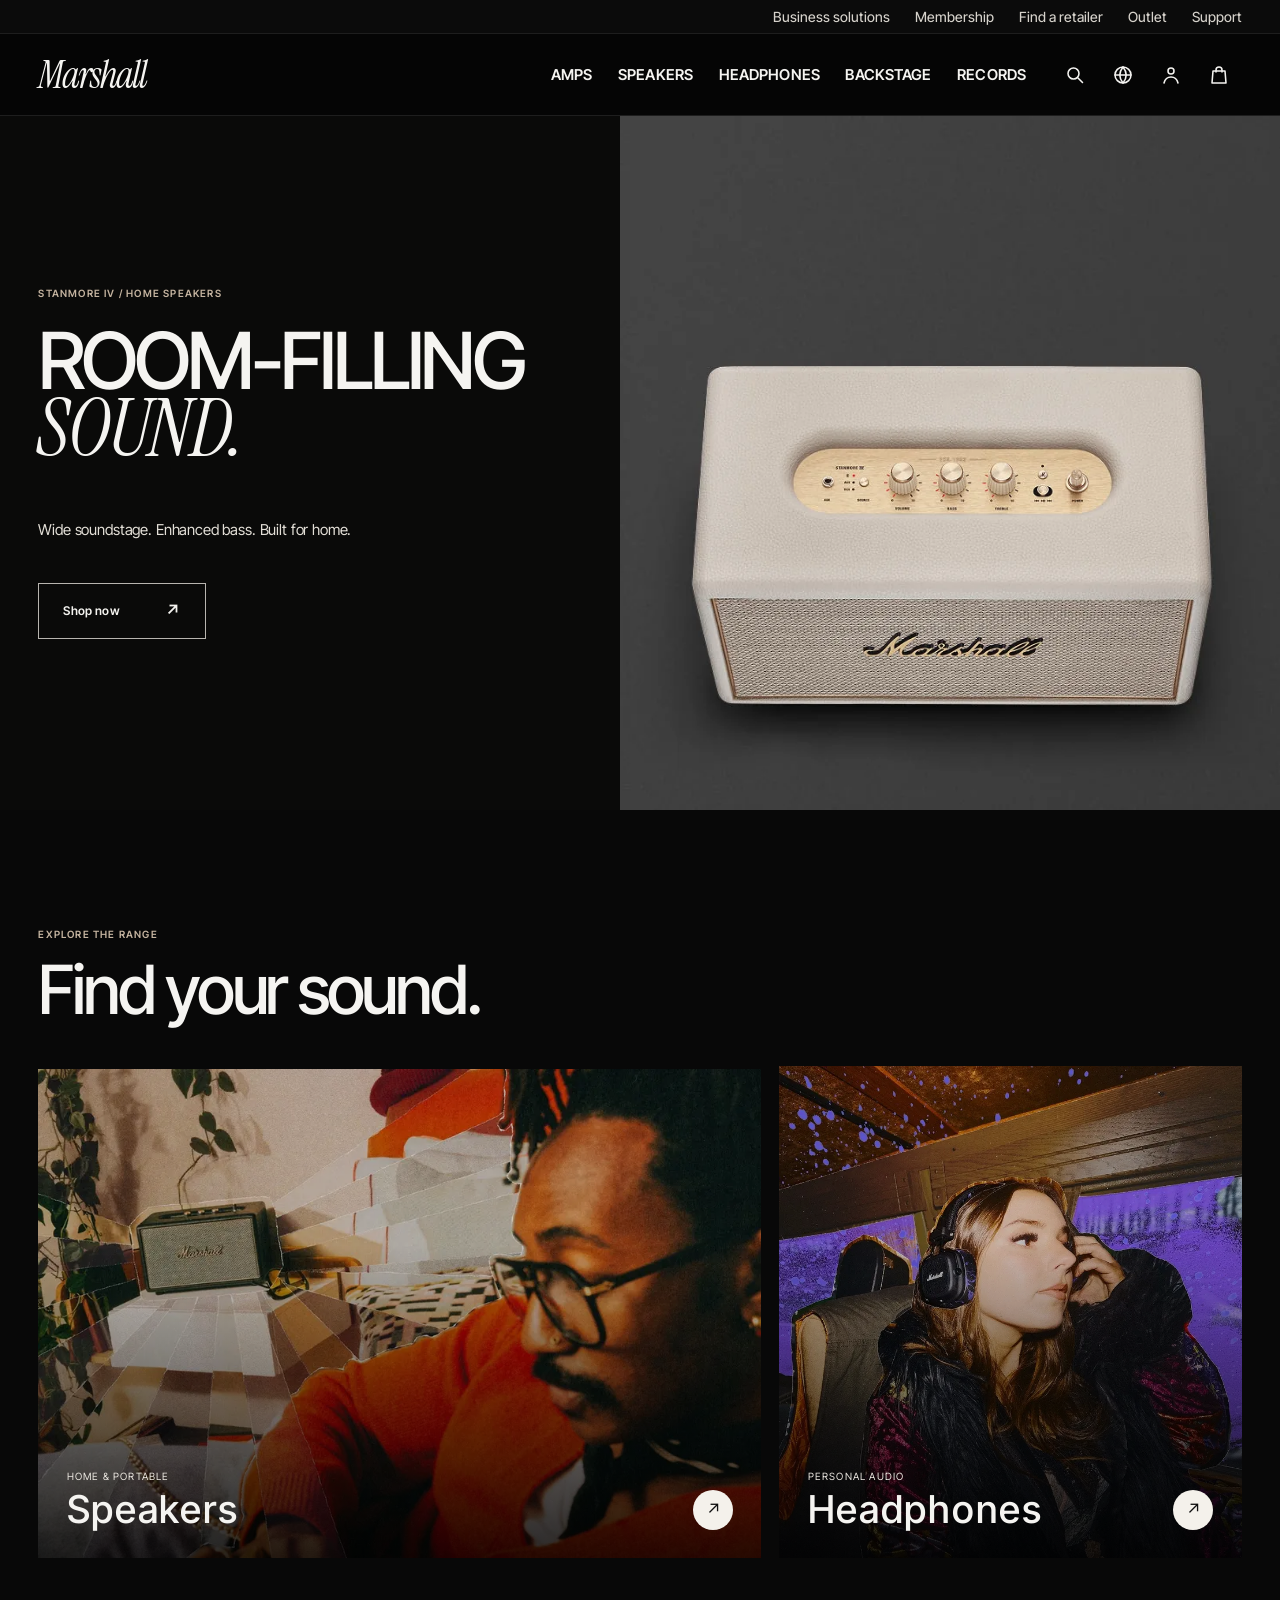
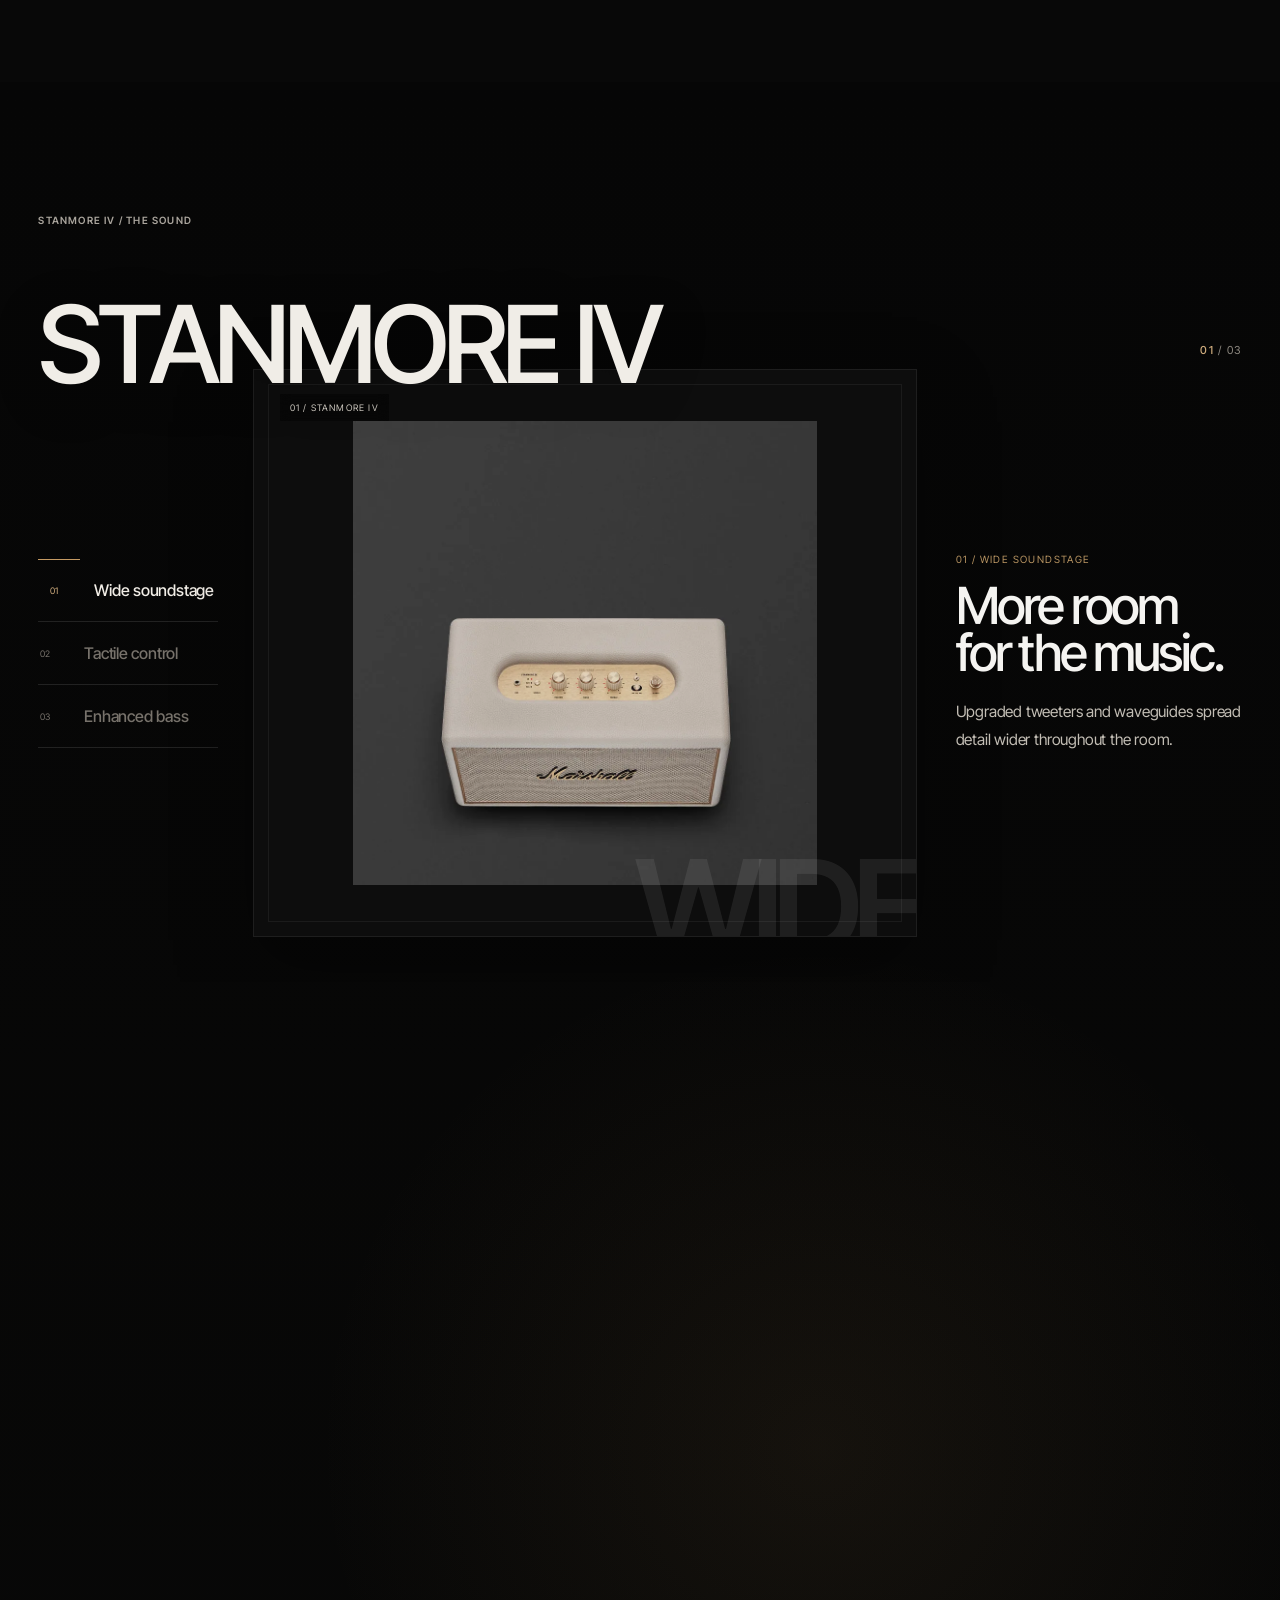
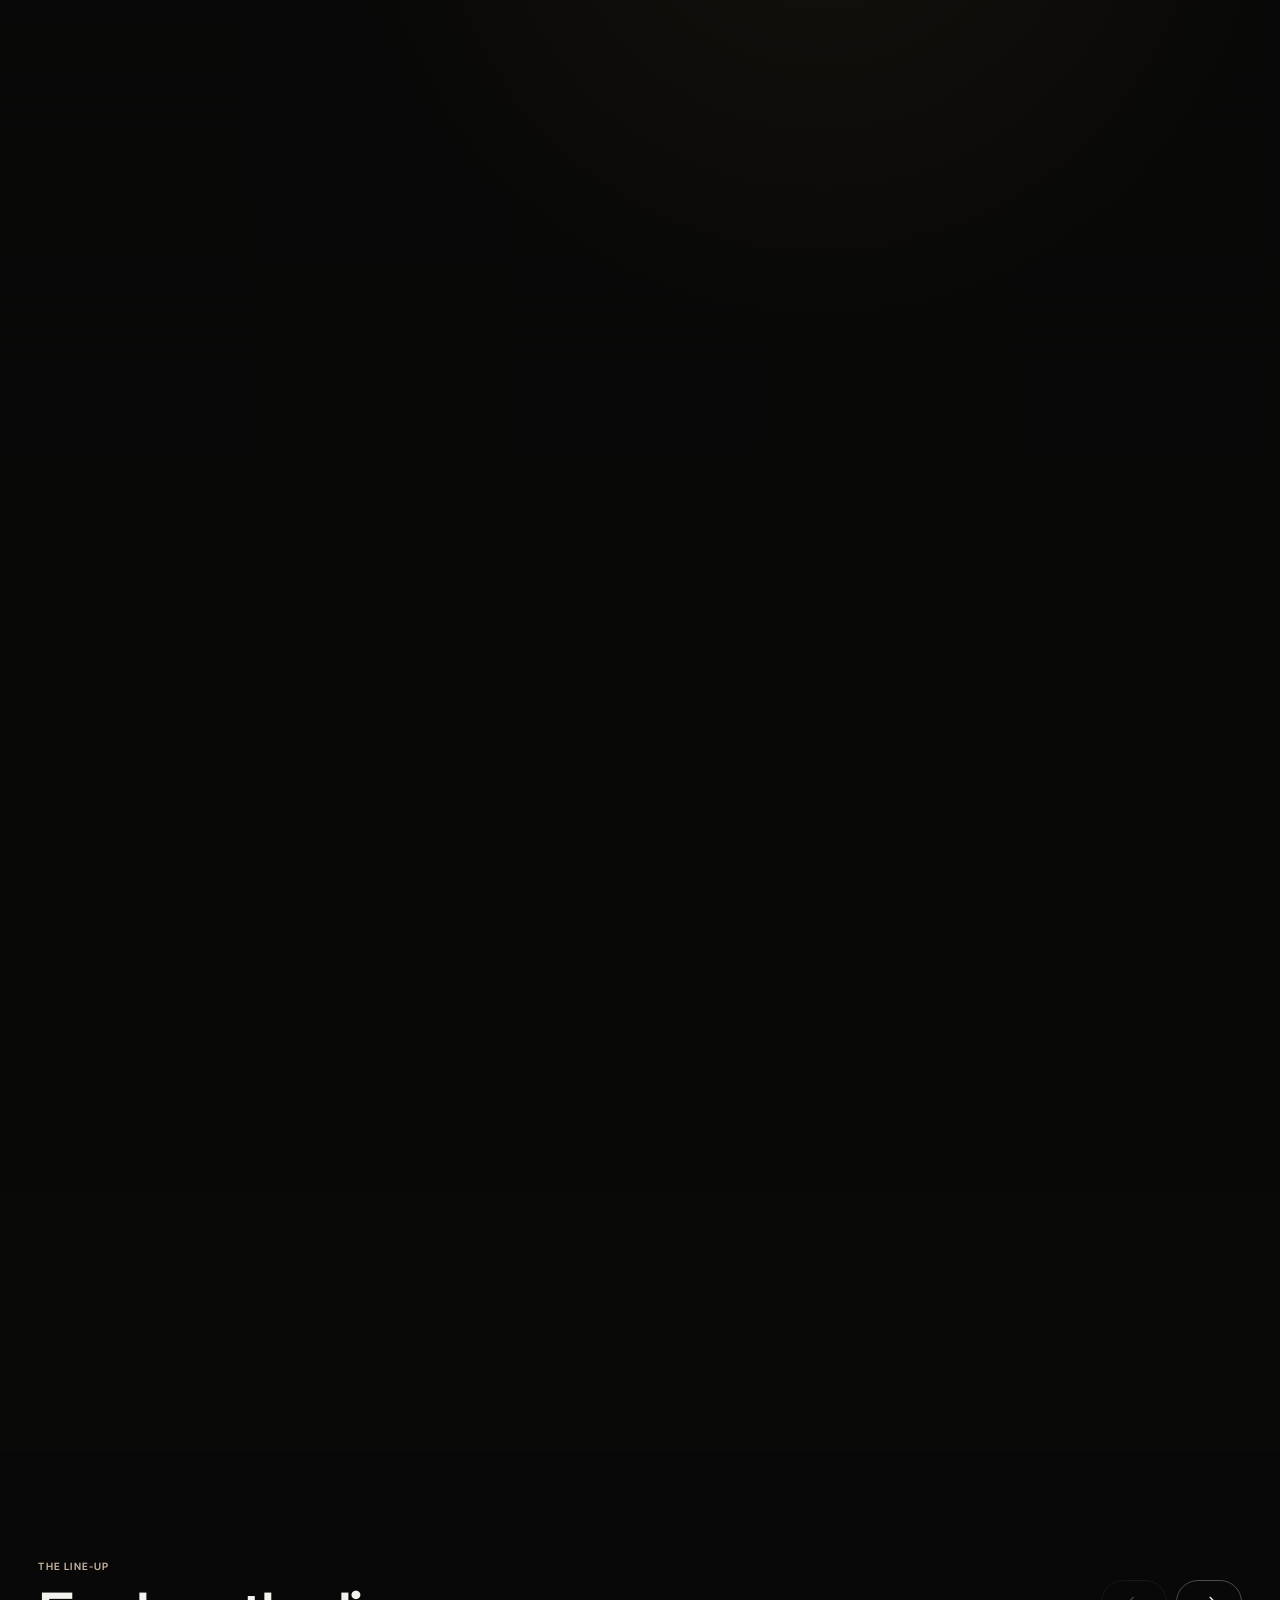
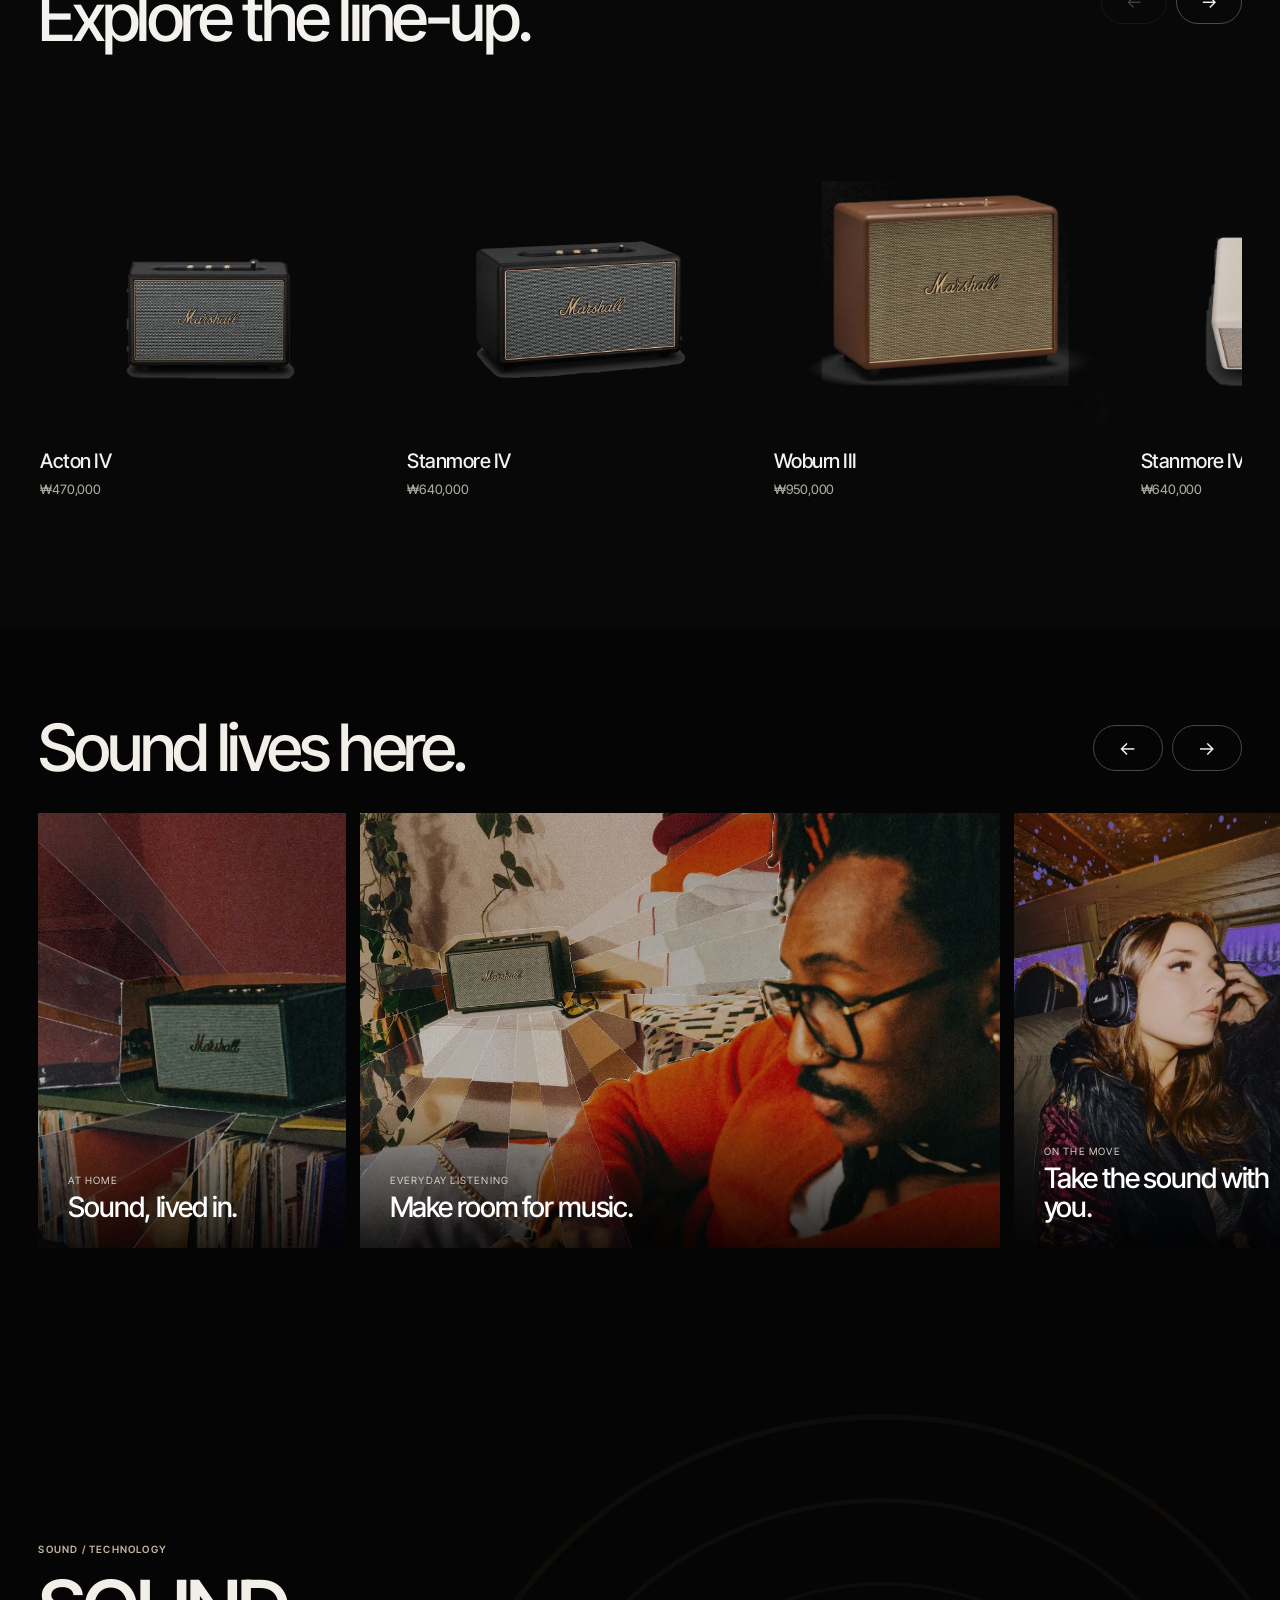
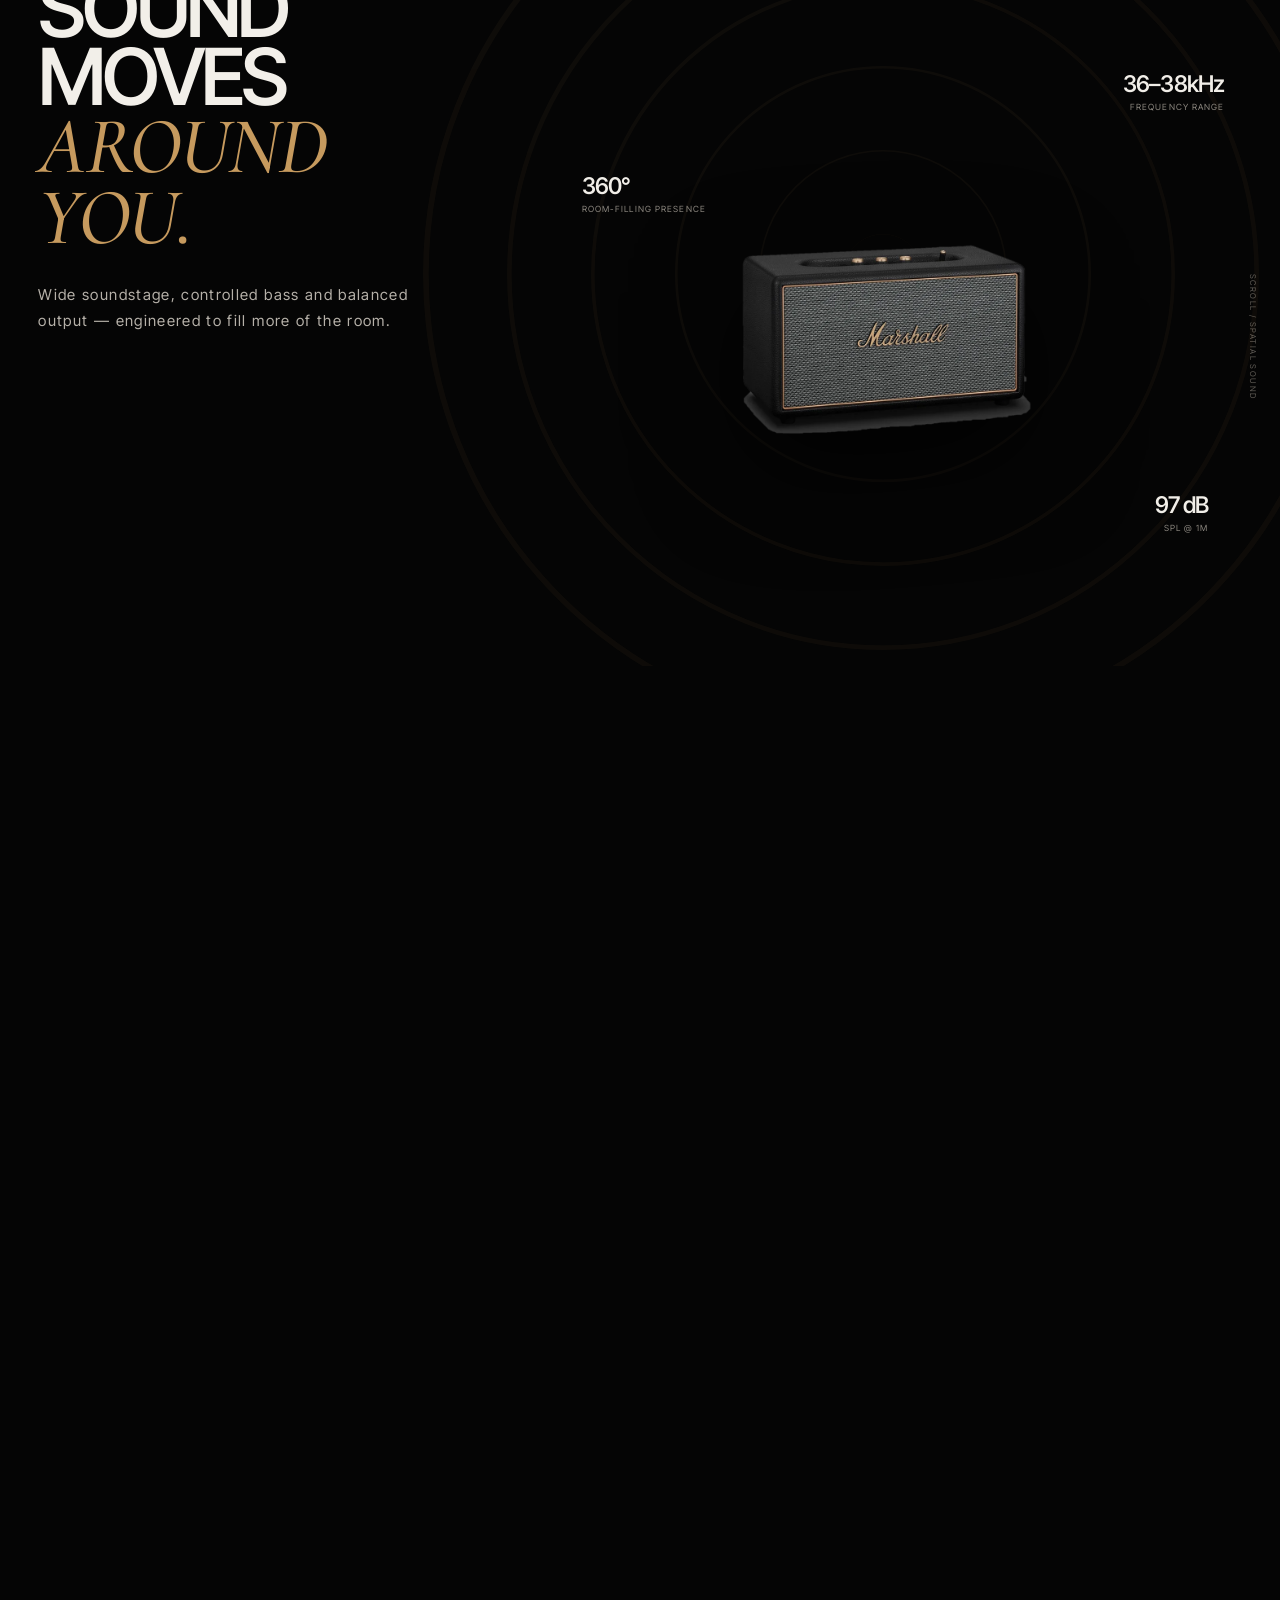
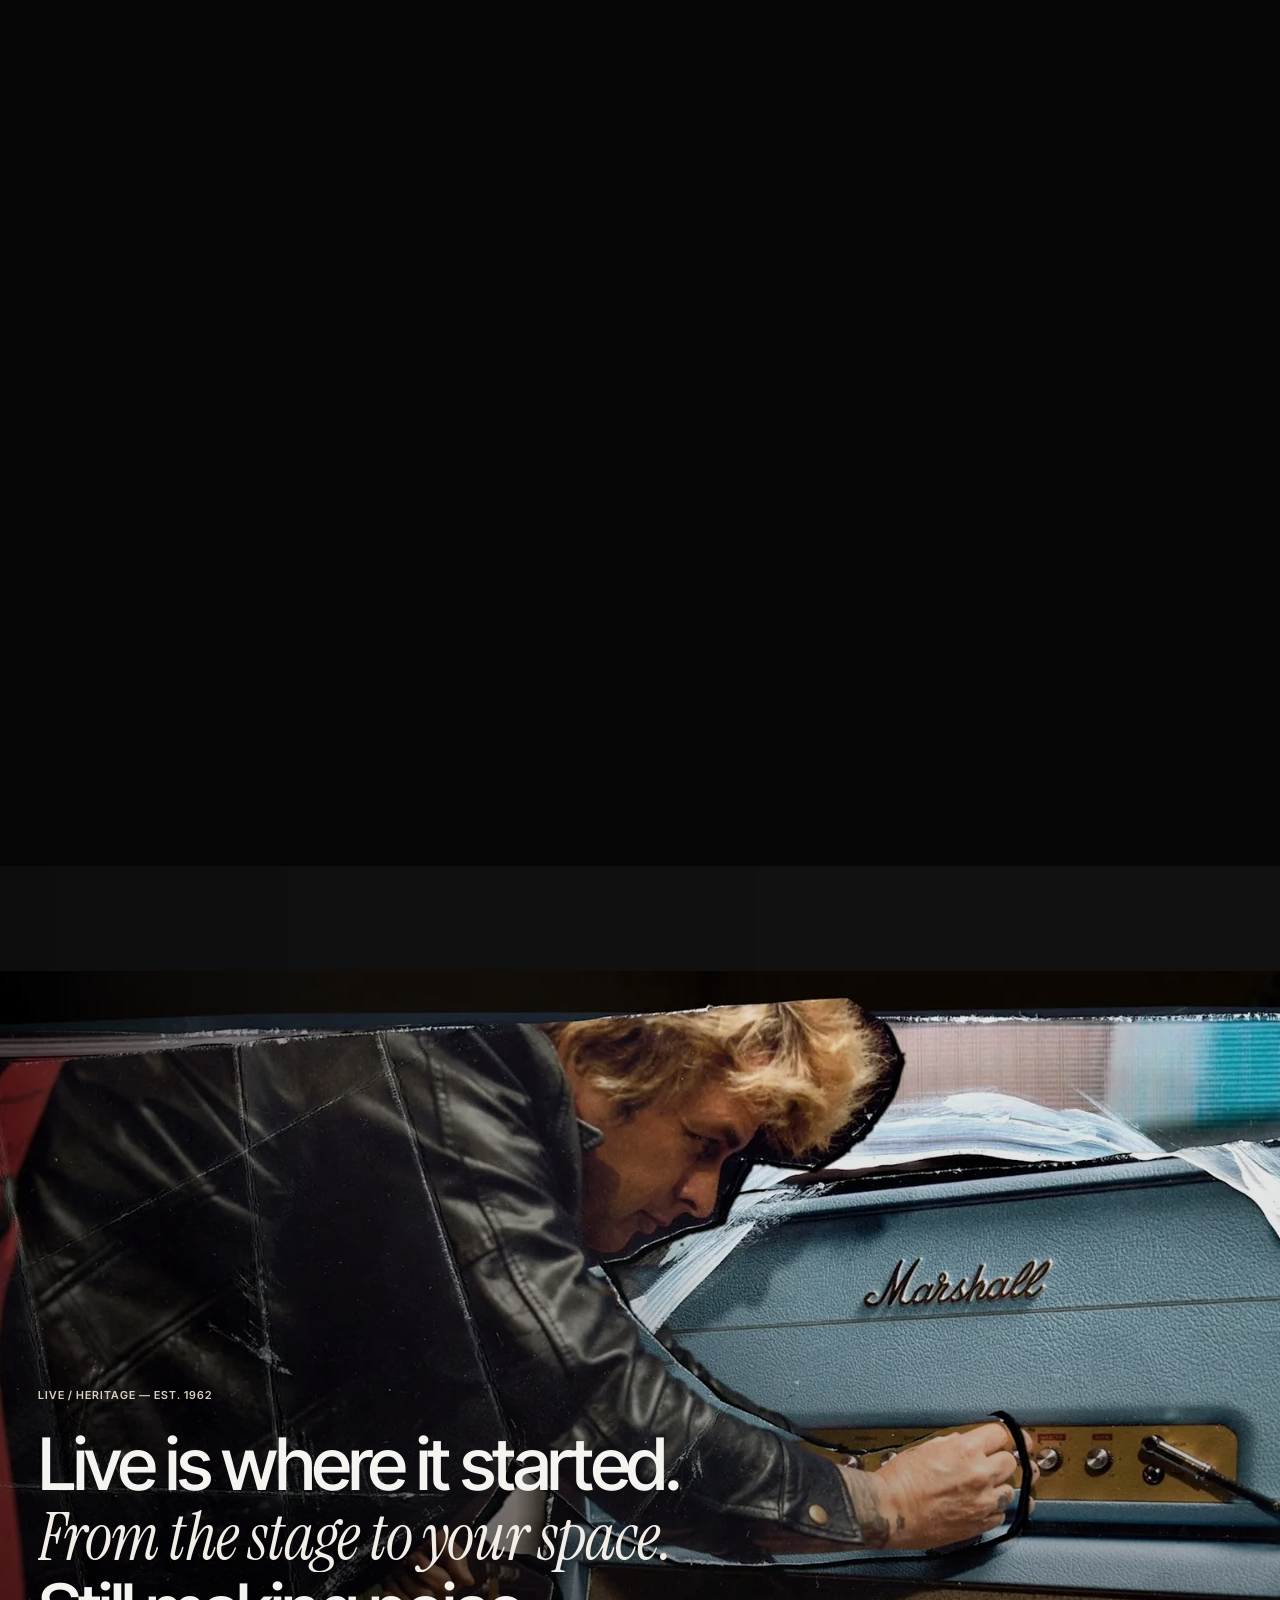
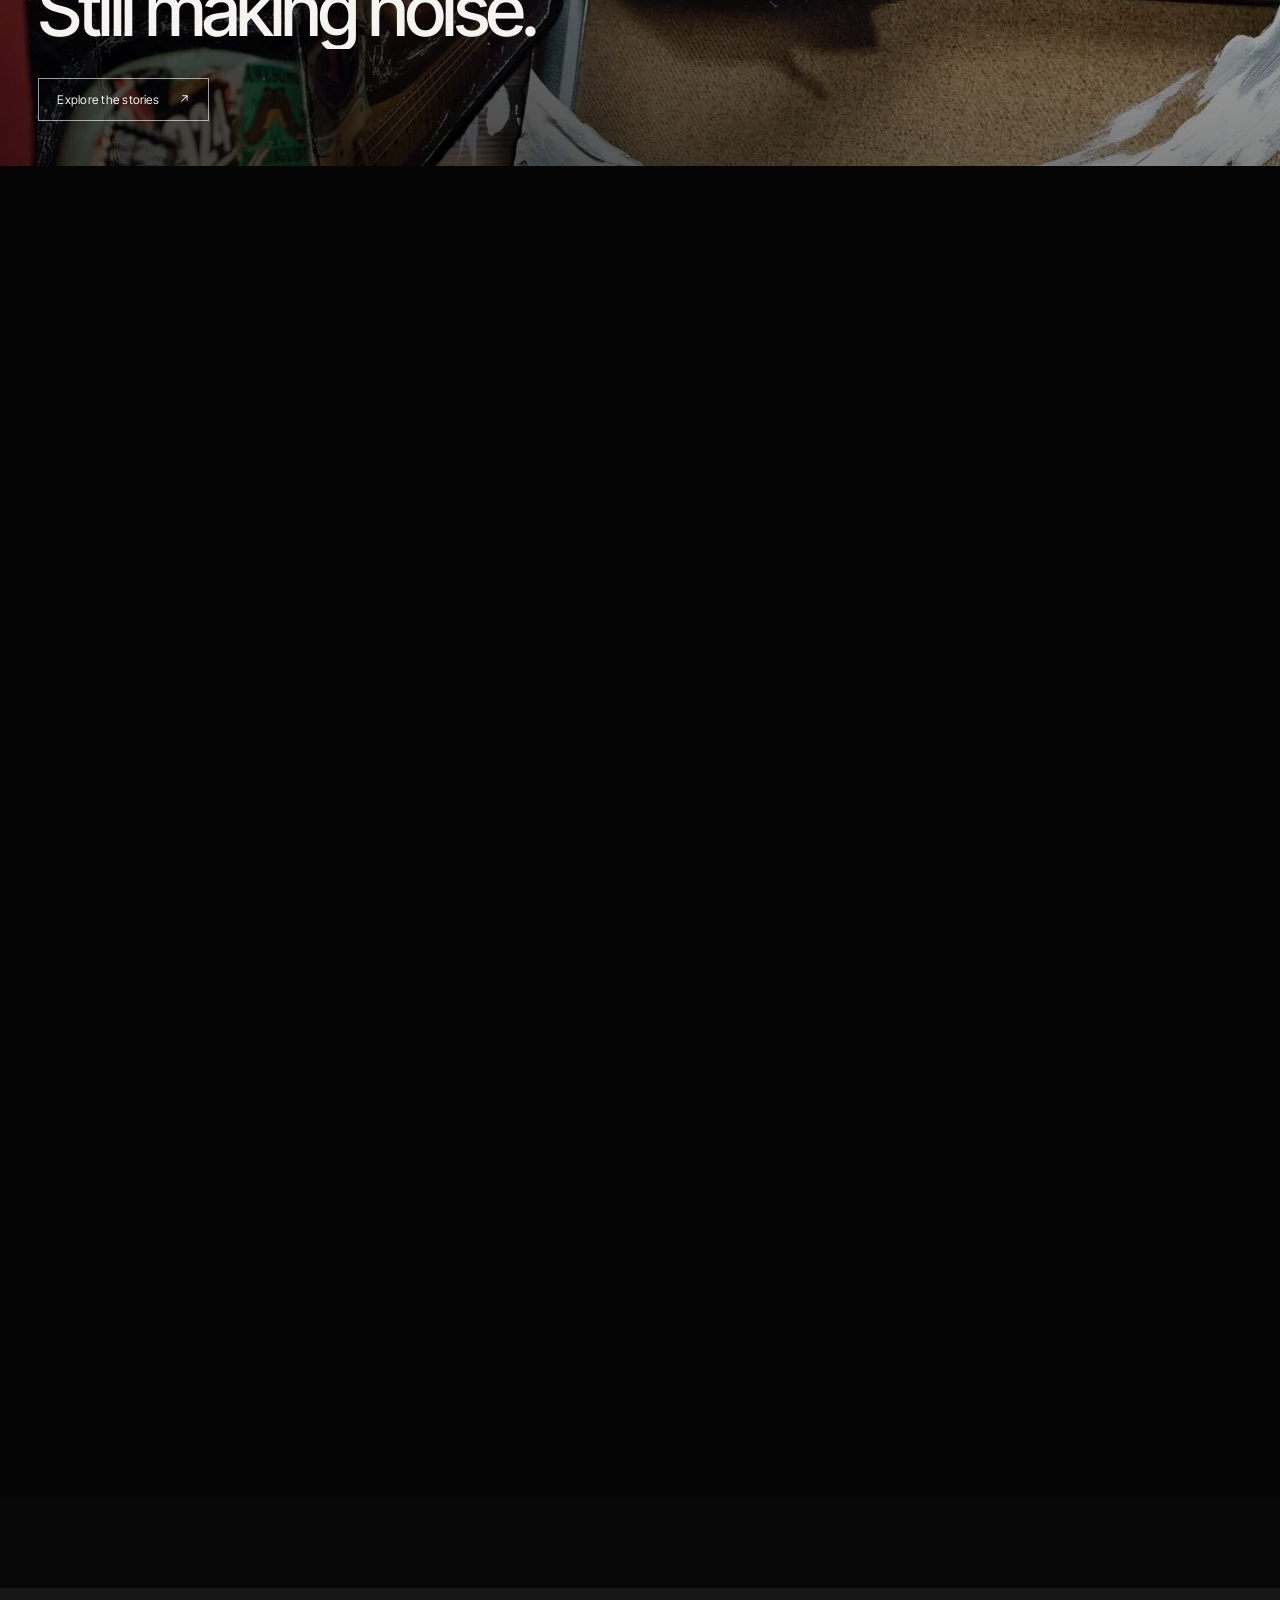
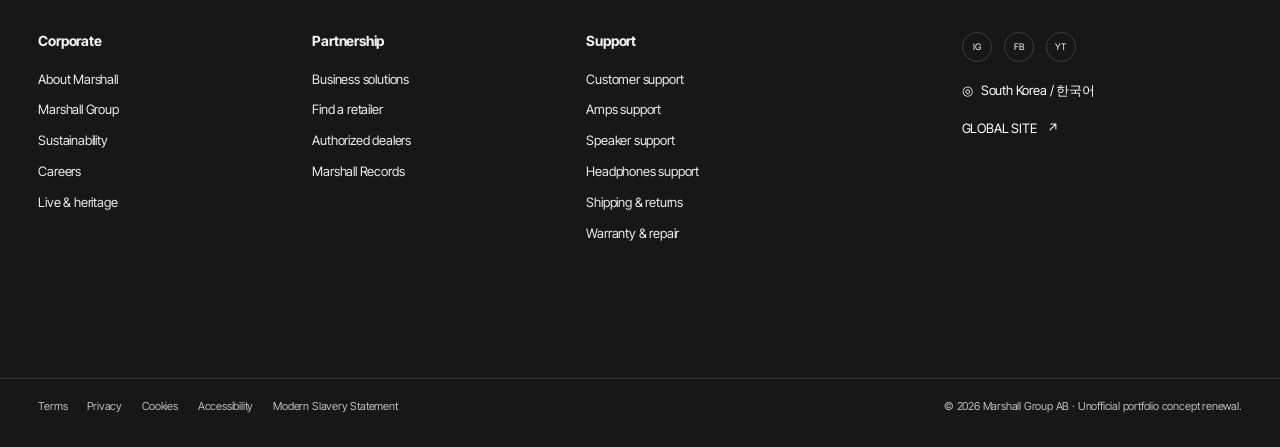
==== index.html @ 365db363 "Refactor site into structured assets" ====
<!doctype html>
<html lang="en">
  <head>
    <meta charset="utf-8" />
    <meta content="width=device-width,initial-scale=1" name="viewport" />
    <meta content="#090909" name="theme-color" />
    <title>Marshall — Home Concept / Final Checked V05</title>
    <link href="https://fonts.googleapis.com" rel="preconnect" />
    <link crossorigin="" href="https://fonts.gstatic.com" rel="preconnect" />
    <link
      href="https://fonts.googleapis.com/css2?family=DM+Sans:wght@400;500;600;700&amp;family=Instrument+Serif:ital@0;1&amp;family=Inter+Tight:wght@400;450;500;550;600;650&amp;display=swap"
      rel="stylesheet"
    />
    <link href="assets/css/styles.css" rel="stylesheet" />
    <link
      href="https://fonts.googleapis.com/css2?family=Cormorant+Garamond:ital,wght@1,500;1,600&amp;display=swap"
      rel="stylesheet"
    />
  </head>
  <body id="top">
    <header class="header">
      <div class="utility">
        <a data-demo="Business solutions" href="#">Business solutions</a
        ><a data-demo="Membership" href="#">Membership</a
        ><a data-demo="Find a retailer" href="#">Find a retailer</a
        ><a data-demo="Outlet" href="#">Outlet</a
        ><a data-demo="Support" href="#">Support</a>
      </div>
      <div class="header-main">
        <a aria-label="Marshall home" class="logo" href="#top">Marshall</a>
        <nav aria-label="Primary navigation" class="nav">
          <button aria-expanded="false" data-nav="amps" type="button">
            AMPS</button
          ><button aria-expanded="false" data-nav="speakers" type="button">
            SPEAKERS</button
          ><button aria-expanded="false" data-nav="headphones" type="button">
            HEADPHONES</button
          ><button aria-expanded="false" data-nav="backstage" type="button">
            BACKSTAGE</button
          ><button aria-expanded="false" data-nav="records" type="button">
            RECORDS
          </button>
        </nav>
        <div class="icons">
          <button aria-label="Search" class="icon" data-search="" type="button">
            <svg viewbox="0 0 24 24">
              <circle cx="10.5" cy="10.5" r="5.5"></circle>
              <path d="m15 15 4.5 4.5"></path>
            </svg></button
          ><button
            aria-label="Region and language"
            class="icon"
            data-demo="Language selection"
            type="button"
          >
            <svg viewbox="0 0 24 24">
              <circle cx="12" cy="12" r="8"></circle>
              <path d="M4 12h16M12 4c4 5 4 11 0 16M12 4c-4 5-4 11 0 16"></path>
            </svg></button
          ><button
            aria-label="Account"
            class="icon"
            data-demo="Account"
            type="button"
          >
            <svg viewbox="0 0 24 24">
              <circle cx="12" cy="8" r="3"></circle>
              <path d="M5 20c1-4 3-6 7-6s6 2 7 6"></path>
            </svg></button
          ><button
            aria-label="Shopping bag"
            class="icon"
            data-demo="Shopping bag"
            type="button"
          >
            <svg viewbox="0 0 24 24">
              <path d="M6 8h12l1 12H5L6 8Z"></path>
              <path d="M9 9V7a3 3 0 0 1 6 0v2"></path>
            </svg></button
          ><button
            aria-label="Open navigation"
            class="icon hamb"
            data-mobile-open=""
            type="button"
          >
            <svg viewbox="0 0 24 24">
              <path d="M3 6h18M3 12h18M3 18h18"></path>
            </svg>
          </button>
        </div>
      </div>
    </header>
    <div class="menu-backdrop" data-scrim=""></div>
    <div class="mega" data-mega="amps">
      <div>
        <h3>Amps</h3>
        <a href="#worlds">All amps</a><a href="#worlds">Live</a
        ><a href="#worlds">Studio</a>
      </div>
      <div>
        <h3>Explore</h3>
        <a href="#live">Our heritage</a>
      </div>
      <img
        alt="Amplifier heritage"
        src="assets/images/nav-amplifier-heritage.webp"
      />
    </div>
    <div class="mega" data-mega="speakers">
      <div>
        <h3>Speakers</h3>
        <a href="#lineup">All speakers</a><a href="#featured">Home speakers</a
        ><a href="#lineup">Portable speakers</a><a href="#lineup">TV sound</a>
      </div>
      <div>
        <h3>Featured</h3>
        <a href="#featured">Stanmore IV</a><a href="#lineup">Product lineup</a>
      </div>
      <img alt="Stanmore IV" src="assets/images/nav-stanmore-iv.webp" />
    </div>
    <div class="mega" data-mega="headphones">
      <div>
        <h3>Headphones</h3>
        <a href="#worlds">All headphones</a><a href="#worlds">On-ear</a
        ><a href="#worlds">Over-ear</a><a href="#worlds">Earbuds</a>
      </div>
      <div>
        <h3>Discover</h3>
        <a href="#worlds">Personal audio</a>
      </div>
      <img alt="Marshall headphones" src="assets/images/nav-headphones.webp" />
    </div>
    <div class="mega" data-mega="backstage">
      <div>
        <h3>Backstage</h3>
        <a href="#live">Live music</a><a href="#live">Heritage</a
        ><a href="#live">Stories</a>
      </div>
      <div>
        <h3>Explore</h3>
        <a href="#live">1962 — now</a>
      </div>
      <img
        alt="Marshall amplifier on stage"
        src="assets/images/nav-amplifier-heritage.webp"
      />
    </div>
    <div class="mega" data-mega="records">
      <div>
        <h3>Marshall Records</h3>
        <a href="#live">Artists</a><a href="#live">Releases</a>
      </div>
      <div>
        <h3>Explore</h3>
        <a href="#live">Live music</a>
      </div>
      <img
        alt="Marshall music culture"
        src="assets/images/nav-music-culture.webp"
      />
    </div>
    <aside aria-label="Mobile menu" class="mobile-drawer" data-mobile="">
      <button aria-label="Close menu" data-mobile-close="">×</button>
      <details>
        <summary>Amps</summary>
        <a href="#worlds">All amps</a><a href="#live">Heritage</a>
      </details>
      <details>
        <summary>Speakers</summary>
        <a href="#lineup">All speakers</a><a href="#featured">Stanmore IV</a
        ><a href="#lineup">Portable</a>
      </details>
      <details>
        <summary>Headphones</summary>
        <a href="#worlds">All headphones</a><a href="#worlds">Over-ear</a>
      </details>
      <details>
        <summary>Backstage</summary>
        <a href="#live">Live music</a><a href="#live">Our story</a>
      </details>
      <details>
        <summary>Records</summary>
        <a href="#live">Artists</a>
      </details>
      <div class="mobile-util">
        <a data-demo="Business solutions" href="#">Business solutions</a
        ><a data-demo="Membership" href="#">Membership</a
        ><a data-demo="Find a retailer" href="#">Find a retailer</a
        ><a data-demo="Outlet" href="#">Outlet</a
        ><a data-demo="Support" href="#">Support</a>
      </div>
    </aside>
    <main>
      <section class="hero" id="hero">
        <div class="hero-copy">
          <span class="eyebrow">STANMORE IV / HOME SPEAKERS</span>
          <h1>ROOM-FILLING<br /><em>SOUND.</em></h1>
          <p class="lede">Wide soundstage. Enhanced bass. Built for home.</p>
          <a class="stroke-button" href="#featured">Shop now <i>↗</i></a>
        </div>
        <div class="hero-visual">
          <img
            alt="Cream Stanmore IV photographed at a high angle"
            src="assets/images/hero-stanmore-iv-cream.webp"
          />
        </div>
      </section>
      <section class="worlds worlds-editorial" id="worlds">
        <div class="shell">
          <div class="worlds-heading reveal">
            <div>
              <span class="eyebrow">EXPLORE THE RANGE</span>
              <h2>Find your sound.</h2>
            </div>
          </div>
          <div class="worlds-editorial-grid">
            <a
              class="worlds-editorial-card worlds-editorial-card--large reveal"
              href="#lineup"
              ><img
                alt="Marshall speaker in a music-filled home"
                src="assets/images/category-home-speakers.webp"
              /><span class="worlds-editorial-caption"
                ><small>HOME &amp; PORTABLE</small><strong>Speakers</strong
                ><i>↗</i></span
              ></a
            >
            <a
              class="worlds-editorial-card worlds-editorial-card--small reveal"
              href="#lineup"
              ><img
                alt="Marshall headphones in a lifestyle setting"
                src="assets/images/category-headphones.webp"
              /><span class="worlds-editorial-caption"
                ><small>PERSONAL AUDIO</small><strong>Headphones</strong
                ><i>↗</i></span
              ></a
            >
          </div>
        </div>
      </section>
      <section class="feature-focus" data-feature-focus="" id="featured">
        <div class="feature-focus-sticky">
          <div class="feature-focus-head shell">
            <span class="eyebrow">STANMORE IV / THE SOUND</span>
            <h2>STANMORE IV</h2>
            <span class="feature-focus-counter"
              ><b data-focus-current="">01</b> / 03</span
            >
          </div>
          <div class="feature-focus-stage shell">
            <nav
              aria-label="Stanmore IV feature chapters"
              class="feature-focus-nav"
            >
              <button class="active" data-focus-nav="0" type="button">
                <span>01</span><b>Wide soundstage</b>
              </button>
              <button data-focus-nav="1" type="button">
                <span>02</span><b>Tactile control</b>
              </button>
              <button data-focus-nav="2" type="button">
                <span>03</span><b>Enhanced bass</b>
              </button>
            </nav>
            <div class="feature-focus-visual">
              <figure class="focus-frame active" data-focus-frame="0">
                <img
                  alt="Cream Stanmore IV speaker"
                  src="assets/images/feature-stanmore-wide-soundstage.webp"
                /><span class="focus-ghost">WIDE</span
                ><span class="focus-corner">01 / STANMORE IV</span>
              </figure>
              <figure
                class="focus-frame focus-frame--photo"
                data-focus-frame="1"
              >
                <img
                  alt="Hand adjusting a cream Marshall home speaker"
                  src="assets/images/feature-stanmore-tactile-control.webp"
                /><span class="focus-ghost">TOUCH</span
                ><span class="focus-corner">02 / STANMORE IV</span>
              </figure>
              <figure class="focus-frame" data-focus-frame="2">
                <img
                  alt="Black Stanmore IV speaker"
                  src="assets/images/feature-stanmore-enhanced-bass.webp"
                /><span class="focus-ghost">BASS</span
                ><span class="focus-corner">03 / STANMORE IV</span>
              </figure>
            </div>
            <div class="feature-focus-copy">
              <article class="active" data-focus-copy="0">
                <small>01 / WIDE SOUNDSTAGE</small>
                <h3>More room<br />for the music.</h3>
                <p>
                  Upgraded tweeters and waveguides spread detail wider
                  throughout the room.
                </p>
              </article>
              <article data-focus-copy="1">
                <small>02 / TACTILE CONTROL</small>
                <h3>Turn it.<br />Feel it.</h3>
                <p>
                  Volume, bass and treble stay physical with amplifier-inspired
                  controls.
                </p>
              </article>
              <article data-focus-copy="2">
                <small>03 / ENHANCED BASS</small>
                <h3>Deeper.<br />Cleaner.</h3>
                <p>
                  A redesigned bass port adds weight and control without
                  overpowering the room.
                </p>
              </article>
            </div>
          </div>
        </div>
      </section>
      <section class="lineup lineup-clean lineup-v10" id="lineup">
        <div class="shell">
          <div class="lineup-top reveal">
            <div>
              <span class="eyebrow">THE LINE-UP</span>
              <h2>Explore the line-up.</h2>
            </div>
            <div class="rail-controls">
              <button
                aria-label="Previous products"
                data-rail-prev=""
                type="button"
              >
                ←
              </button>
              <button
                aria-label="Next products"
                data-rail-next=""
                type="button"
              >
                →
              </button>
            </div>
          </div>
          <div aria-label="Marshall product line-up" class="rail" data-rail="">
            <a class="rail-item" data-kind="home" href="#">
              <div class="rail-image">
                <img alt="Acton IV" src="assets/images/product-acton-iv.webp" />
              </div>
              <div class="rail-info">
                <h3>Acton IV</h3>
                <b>₩470,000</b>
              </div>
            </a>
            <a class="rail-item" data-kind="home" href="#">
              <div class="rail-image">
                <img
                  alt="Stanmore IV"
                src="assets/images/nav-stanmore-iv.webp"
                />
              </div>
              <div class="rail-info">
                <h3>Stanmore IV</h3>
                <b>₩640,000</b>
              </div>
            </a>
            <a class="rail-item" data-kind="home" href="#">
              <div class="rail-image">
                <img
                  alt="Woburn III"
                  src="assets/images/product-woburn-iii.webp"
                />
              </div>
              <div class="rail-info">
                <h3>Woburn III</h3>
                <b>₩950,000</b>
              </div>
            </a>
            <a class="rail-item" data-kind="home" href="#">
              <div class="rail-image">
                <img
                  alt="Stanmore IV Cream"
                  src="assets/images/product-stanmore-iv-cream.webp"
                />
              </div>
              <div class="rail-info">
                <h3>Stanmore IV Cream</h3>
                <b>₩640,000</b>
              </div>
            </a>
          </div>
        </div>
      </section>
      <section class="lives lives-ref8 lives-v10" id="editorial">
        <div class="shell lives-head reveal">
          <h2>Sound lives here.</h2>
          <div class="lives-controls">
            <button
              aria-label="Previous story"
              data-lives-prev=""
              type="button"
            >
              ←
            </button>
            <button aria-label="Next story" data-lives-next="" type="button">
              →
            </button>
          </div>
        </div>
        <div class="lives-window">
          <div
            aria-label="Drag or swipe to browse Marshall lifestyle stories"
            class="lives-track"
            data-lives-track=""
          >
            <a class="lives-card" href="#live"
              ><img
                alt="Marshall speaker in an everyday room"
                src="assets/images/editorial-everyday-room.webp"
              /><span
                ><small>AT HOME</small><strong>Sound, lived in.</strong></span
              ></a
            >
            <a class="lives-card lives-card--hero" href="#live"
              ><img
                alt="Marshall speaker in a lifestyle scene"
                src="assets/images/editorial-lifestyle-speaker.webp"
              /><span
                ><small>EVERYDAY LISTENING</small
                ><strong>Make room for music.</strong></span
              ></a
            >
            <a class="lives-card" href="#live"
              ><img
                alt="Marshall headphones in a lifestyle setting"
                src="assets/images/editorial-headphones.webp"
              /><span
                ><small>ON THE MOVE</small
                ><strong>Take the sound with you.</strong></span
              ></a
            >
            <a class="lives-card" href="#live"
              ><img
                alt="Marshall speaker at home"
              src="assets/images/feature-stanmore-tactile-control.webp"
              /><span
                ><small>AT HOME</small
                ><strong>Built into the room.</strong></span
              ></a
            >
            <a class="lives-card lives-card--hero" href="#live"
              ><img
                alt="Marshall amplifier and musician"
                src="assets/images/editorial-live-amplifier.webp"
              /><span
                ><small>LIVE</small
                ><strong>Where it all gets louder.</strong></span
              ></a
            >
            <a class="lives-card" href="#live"
              ><img
                alt="Marshall product lifestyle photography"
                src="assets/images/editorial-product-lifestyle.webp"
              /><span
                ><small>THE LINE-UP</small
                ><strong>Different rooms. Same attitude.</strong></span
              ></a
            >
            <a class="lives-card" href="#live"
              ><img
                alt="Marshall headphones lifestyle repeat"
              src="assets/images/editorial-headphones.webp"
              /><span
                ><small>PERSONAL AUDIO</small
                ><strong>Keep it close.</strong></span
              ></a
            >
          </div>
        </div>
      </section>
      <section
        class="sound sound-v4-refined sound-v10"
        data-sound=""
        id="sound"
      >
        <div class="sound-sticky">
          <div class="sound-heading">
            <span class="eyebrow">SOUND / TECHNOLOGY</span>
            <h2>SOUND MOVES<br /><em>AROUND YOU.</em></h2>
            <p>
              Wide soundstage, controlled bass and balanced output — engineered
              to fill more of the room.
            </p>
          </div>
          <div class="sound-visual">
            <div aria-hidden="true" class="rings">
              <i></i><i></i><i></i><i></i><i></i><i></i>
            </div>
            <figure class="sound-object">
              <img
                alt="Stanmore IV cutout"
                src="assets/images/sound-stanmore-iv-cutout.webp"
              />
            </figure>
            <div class="sound-tag sound-tag--one">
              <b>360°</b><small>ROOM-FILLING PRESENCE</small>
            </div>
            <div class="sound-tag sound-tag--two">
              <b>36–38kHz</b><small>FREQUENCY RANGE</small>
            </div>
            <div class="sound-tag sound-tag--three">
              <b>97 dB</b><small>SPL @ 1M</small>
            </div>
            <span class="sound-scroll-label">SCROLL / SPATIAL SOUND</span>
          </div>
        </div>
      </section>
      <section class="live" id="live">
        <div class="live-sticky">
          <img
            alt="Musician adjusting a blue Marshall amplifier in a studio"
            class="live-photo"
            src="assets/images/heritage-musician-amplifier.webp"
          />
          <div class="live-veil"></div>
          <div class="live-body">
            <span class="eyebrow">LIVE / HERITAGE — EST. 1962</span>
            <div class="live-lines">
              <div class="live-line">
                <span data-live-line="">Live is where it started.</span>
              </div>
              <div class="live-line">
                <span data-live-line="">From the stage to your space.</span>
              </div>
              <div class="live-line">
                <span data-live-line="">Still making noise.</span>
              </div>
            </div>
            <a class="live-link" href="#editorial"
              >Explore the stories <i>↗</i></a
            >
          </div>
        </div>
      </section>
    </main>
    <footer class="footer footer-v10">
      <div class="footer-v10-top shell">
        <div class="footer-v10-col">
          <b>Corporate</b>
          <a href="#">About Marshall</a>
          <a href="#">Marshall Group</a>
          <a href="#">Sustainability</a>
          <a href="#">Careers</a>
          <a href="#live">Live &amp; heritage</a>
        </div>
        <div class="footer-v10-col">
          <b>Partnership</b>
          <a href="#">Business solutions</a>
          <a href="#">Find a retailer</a>
          <a href="#">Authorized dealers</a>
          <a href="#">Marshall Records</a>
        </div>
        <div class="footer-v10-col">
          <b>Support</b>
          <a href="#">Customer support</a>
          <a href="#">Amps support</a>
          <a href="#">Speaker support</a>
          <a href="#">Headphones support</a>
          <a href="#">Shipping &amp; returns</a>
          <a href="#">Warranty &amp; repair</a>
        </div>
        <div class="footer-v10-meta">
          <div aria-label="Social media" class="footer-social">
            <a aria-label="Instagram" href="#">IG</a>
            <a aria-label="Facebook" href="#">FB</a>
            <a aria-label="YouTube" href="#">YT</a>
          </div>
          <a class="footer-region" href="#">◎   South Korea / 한국어</a>
          <a class="footer-family" href="#">GLOBAL SITE <span>↗</span></a>
        </div>
      </div>
      <div class="footer-v10-bottom shell">
        <div class="footer-legal">
          <a href="#">Terms</a><a href="#">Privacy</a><a href="#">Cookies</a
          ><a href="#">Accessibility</a><a href="#">Modern Slavery Statement</a>
        </div>
        <p>© 2026 Marshall Group AB · Unofficial portfolio concept renewal.</p>
      </div>
    </footer>
    <script defer src="assets/js/main.js"></script>
    <script defer src="assets/js/editorial.js"></script>
    <script defer src="assets/js/feature-focus.js"></script>
  </body>
</html>
---- assets/css/styles.css ----
:root {
  --bg: #080808;
  --fg: #f4f2ee;
  --muted: #b6b2ab;
  --line: rgba(255, 255, 255, 0.14);
  --accent: #b7a28b;
  --g: clamp(20px, 4vw, 72px);
  --max: 1660px;
  --ease: cubic-bezier(0.22, 1, 0.36, 1);
  --sans: "DM Sans", Arial, sans-serif;
  --display: "Manrope", Arial, sans-serif;
  --serif: "Instrument Serif", Georgia, serif;
}
* {
  box-sizing: border-box;
}
html {
  scroll-behavior: smooth;
  background: var(--bg);
}
body {
  margin: 0;
  background: var(--bg);
  color: var(--fg);
  font-family: var(--sans);
  overflow-x: hidden;
  -webkit-font-smoothing: antialiased;
}
body.lock {
  overflow: hidden;
}
a {
  color: inherit;
  text-decoration: none;
}
button {
  font: inherit;
  color: inherit;
  cursor: pointer;
}
img {
  display: block;
  width: 100%;
}
a:focus-visible,
button:focus-visible {
  outline: 2px solid #c7ad8b;
  outline-offset: 4px;
}
.shell {
  width: min(var(--max), calc(100% - var(--g) * 2));
  margin: auto;
}
.eyebrow {
  font-size: 10px;
  letter-spacing: 0.12em;
  text-transform: uppercase;
  font-weight: 600;
  color: #c5b4a0;
}
.reveal {
  opacity: 0;
  transform: translateY(23px);
  transition:
    opacity 0.7s var(--ease),
    transform 0.85s var(--ease);
}
.reveal.in {
  opacity: 1;
  transform: none;
}
.stroke-button {
  display: inline-flex;
  justify-content: space-between;
  align-items: center;
  gap: 30px;
  width: max-content;
  border: 1px solid #b8b5af;
  padding: 14px 17px;
  background: none;
  color: var(--fg);
  font-size: 11px;
  font-weight: 600;
  letter-spacing: 0.035em;
  transition:
    background 0.25s,
    color 0.25s;
}
.stroke-button:hover {
  color: #111;
  background: var(--fg);
}
.stroke-button i {
  font-style: normal;
  font-size: 16px;
}
/* Reference image 01: one clean primary bar, one tiny utility bar underneath */
.header {
  position: fixed;
  inset: 0 0 auto;
  z-index: 100;
  background: #0d0c0b;
}
.header-main {
  height: 78px;
  display: flex;
  align-items: center;
  gap: 32px;
  padding-inline: var(--g);
  border-bottom: 1px solid #292827;
}
.logo {
  font: italic 38px/1 var(--serif);
  white-space: nowrap;
}
.nav {
  display: flex;
  align-items: center;
  gap: clamp(12px, 1.6vw, 30px);
  margin-left: auto;
}
.nav button {
  background: none;
  border: 0;
  padding: 24px 0;
  font-size: 11px;
  line-height: 1;
  font-weight: 700;
  letter-spacing: -0.015em;
  text-transform: uppercase;
}
.nav button:hover,
.nav button[aria-expanded="true"] {
  color: #cfb99c;
}
.icons {
  display: flex;
  align-items: center;
  gap: 1px;
}
.icon {
  display: grid;
  place-items: center;
  width: 34px;
  height: 40px;
  border: 0;
  background: none;
}
.icon svg {
  width: 18px;
  height: 18px;
  stroke: currentColor;
  fill: none;
  stroke-width: 1.5;
  stroke-linecap: round;
  stroke-linejoin: round;
}
.utility {
  height: 27px;
  display: flex;
  align-items: center;
  justify-content: flex-end;
  gap: 24px;
  padding-inline: var(--g);
  border-bottom: 1px solid #282726;
  background: #121110;
}
.utility a {
  font-size: 9px;
  color: #bab8b3;
}
.utility a:hover {
  color: #fff;
}
.hamb {
  display: none;
}
.mega {
  position: fixed;
  top: 105px;
  left: 0;
  right: 0;
  z-index: 110;
  background: #0c0c0c;
  padding: 40px var(--g);
  border-bottom: 1px solid #353535;
  display: grid;
  grid-template-columns: 1fr 1fr 320px;
  gap: 40px;
  opacity: 0;
  visibility: hidden;
  transform: translateY(-12px);
  transition: 0.25s var(--ease);
}
.mega.open {
  opacity: 1;
  visibility: visible;
  transform: none;
}
.mega h3 {
  margin: 0 0 18px;
  color: #aaa59d;
  font-size: 10px;
  letter-spacing: 0.1em;
  text-transform: uppercase;
  font-weight: 500;
}
.mega a {
  display: block;
  padding: 7px 0;
  font-size: clamp(19px, 2vw, 31px);
  font-weight: 500;
}
.mega img {
  height: 210px;
  object-fit: cover;
}
.mega a:hover {
  color: var(--accent);
}
.menu-backdrop {
  position: fixed;
  inset: 105px 0 0;
  z-index: 99;
  background: #0009;
  display: none;
}
.menu-backdrop.open {
  display: block;
}
.mobile-drawer {
  position: fixed;
  inset: 0 0 0 auto;
  width: min(440px, 100%);
  z-index: 120;
  background: #0c0c0c;
  overflow: auto;
  padding: 88px 26px 40px;
  transform: translateX(102%);
  transition: transform 0.3s var(--ease);
}
.mobile-drawer.open {
  transform: none;
}
.mobile-drawer > button {
  position: absolute;
  right: 20px;
  top: 20px;
  border: 0;
  background: none;
  font-size: 28px;
}
.mobile-drawer details {
  border-bottom: 1px solid #333;
  padding: 12px 0;
}
.mobile-drawer summary {
  cursor: pointer;
  list-style: none;
  font-size: 30px;
  font-weight: 500;
  letter-spacing: -0.04em;
}
.mobile-drawer details a {
  display: block;
  padding: 12px 10px;
  color: #c9c4bd;
  font-size: 15px;
}
.mobile-util {
  display: grid;
  gap: 13px;
  margin-top: 28px;
  color: #aaa;
  font-size: 12px;
}
/* Hero: preserve the source Studio Object split and product composition, adjust type and deliberate crop */
.hero {
  padding-top: 105px;
  display: grid;
  grid-template-columns: 44% 56%;
  height: min(850px, 100svh);
  min-height: 650px;
  overflow: hidden;
}
.hero-copy {
  padding: clamp(36px, 5vw, 78px) var(--g);
  display: flex;
  flex-direction: column;
  justify-content: center;
  background: #0d0c0b;
}
.hero h1 {
  margin: 29px 0 35px;
  font: 500 clamp(56px, 6.2vw, 102px) / 0.99 var(--display);
  letter-spacing: -0.067em;
}
.hero h1 em {
  display: block;
  margin: -1px 0 2px;
  font: italic clamp(64px, 7.3vw, 116px) / 0.91 var(--serif);
  letter-spacing: -0.03em;
}
.hero .lede {
  max-width: 330px;
  font-size: 13px;
  line-height: 1.65;
  color: #bcb8b1;
  margin: 0;
}
.hero-visual {
  position: relative;
  min-height: 0;
  background: #414141;
  overflow: hidden;
}
.hero-visual img {
  width: 100%;
  height: 100%;
  object-fit: cover;
  object-position: center 59%;
}
.hero-image-caption {
  position: absolute;
  bottom: 23px;
  right: 24px;
  padding: 9px 12px;
  background: #111b;
  color: #e9e7e2;
  font-size: 10px;
  letter-spacing: 0.08em;
  text-transform: uppercase;
}
/* Category: retains screenshot 02's asymmetry with v6-style widening on hover */
.worlds {
  padding: 110px 0 145px;
}
.worlds h2 {
  font: 500 clamp(46px, 5vw, 76px) / 1 var(--display);
  letter-spacing: -0.056em;
  margin: 9px 0 32px;
}
.world-grid {
  display: flex;
  gap: 16px;
  align-items: flex-start;
  height: 540px;
}
.world-tile {
  position: relative;
  display: block;
  flex: 1.3;
  min-width: 0;
  height: 470px;
  overflow: hidden;
  transition: flex 0.55s var(--ease);
}
.world-tile:nth-child(2) {
  flex: 0.9;
  height: 380px;
  align-self: flex-end;
}
.world-tile:hover {
  flex: 1.65;
}
.world-tile img {
  position: absolute;
  inset: 0;
  width: 100%;
  height: 100%;
  object-fit: cover;
  filter: brightness(0.7);
  transition:
    transform 0.65s var(--ease),
    filter 0.65s;
}
.world-tile:hover img {
  transform: scale(1.035);
  filter: brightness(0.83);
}
.world-tile:after {
  content: "";
  position: absolute;
  inset: 0;
  background: linear-gradient(to top, #000a, transparent 48%);
}
.world-label {
  position: absolute;
  z-index: 1;
  left: 26px;
  bottom: 23px;
  right: 26px;
  display: flex;
  align-items: center;
  justify-content: space-between;
}
.world-label strong {
  font: 550 clamp(33px, 4vw, 58px) / 1 var(--display);
  letter-spacing: -0.06em;
}
.world-label svg {
  width: 29px;
  height: 29px;
  stroke: #fff;
  fill: none;
  stroke-width: 1.5;
  transition: transform 0.3s;
}
.world-tile:hover svg {
  transform: translate(4px, -4px);
}
/* Featured: original Live Signal TRACK 01 spatial chapters, not the disliked Studio Object gallery */
.featured {
  background: #0e0e0e;
  padding-top: 100px;
}
.featured-lead {
  padding-bottom: 42px;
  display: flex;
  align-items: flex-end;
  justify-content: space-between;
  gap: 36px;
}
.featured-lead h2 {
  font: 500 clamp(52px, 7.4vw, 110px) / 0.92 var(--display);
  letter-spacing: -0.065em;
  margin: 14px 0 0;
}
.featured-lead p {
  max-width: 330px;
  color: var(--muted);
  line-height: 1.7;
  font-size: 13px;
}
.chapter {
  border-top: 1px solid var(--line);
  display: grid;
  grid-template-columns: 1.15fr 0.85fr;
  min-height: 550px;
}
.chapter:nth-child(even) {
  grid-template-columns: 0.85fr 1.15fr;
}
.chapter:nth-child(even) .chapter-image {
  order: 2;
}
.chapter-image {
  min-height: 490px;
  height: clamp(490px, 46vw, 680px);
  overflow: hidden;
  background: #1a1a1a;
  position: relative;
}
.chapter-image img {
  width: 100%;
  height: 100%;
  object-fit: cover;
  object-position: center;
}
.chapter-image.contain img {
  object-fit: contain;
  padding: 3vw;
}
.chapter-image.dark {
  background: #292929;
}
.chapter-copy {
  padding: clamp(38px, 6vw, 100px);
  display: flex;
  flex-direction: column;
  justify-content: center;
}
.chapter-copy small {
  color: #c7b49c;
  letter-spacing: 0.13em;
  font-size: 11px;
}
.chapter-copy h3 {
  font: 500 clamp(37px, 4.6vw, 72px) / 1 var(--display);
  letter-spacing: -0.055em;
  margin: 22px 0;
}
.chapter-copy p {
  max-width: 390px;
  font-size: 13px;
  color: var(--muted);
  line-height: 1.7;
}
/* Evergreen lineup rail based on Live Signal, all black site */
.lineup {
  padding: 118px 0;
  background: #111;
}
.lineup-head {
  display: flex;
  align-items: end;
  justify-content: space-between;
  gap: 26px;
  margin-bottom: 35px;
}
.lineup h2 {
  font: 500 clamp(47px, 6vw, 86px) / 1 var(--display);
  letter-spacing: -0.055em;
  margin: 10px 0 0;
}
.lineup-head p {
  max-width: 350px;
  color: var(--muted);
  font-size: 13px;
  line-height: 1.65;
}
.rail {
  display: flex;
  gap: 16px;
  overflow-x: auto;
  scroll-snap-type: x mandatory;
  padding-bottom: 12px;
  scrollbar-color: #555 #151515;
}
.rail-item {
  flex: 0 0 clamp(260px, 33vw, 460px);
  scroll-snap-align: start;
}
.rail-image {
  aspect-ratio: 1.1/1;
  background: #242424;
  overflow: hidden;
  display: grid;
  place-items: center;
}
.rail-image img {
  height: 100%;
  width: 100%;
  object-fit: contain;
  transition: transform 0.45s var(--ease);
}
.rail-item:hover img {
  transform: scale(1.045);
}
.rail-item h3 {
  font: 500 clamp(24px, 3vw, 37px) / 1.2 var(--display);
  letter-spacing: -0.04em;
  margin: 15px 0 5px;
}
.rail-item p {
  font-size: 11px;
  color: #bdb7ad;
  margin: 0;
}
.rail-controls {
  display: flex;
  justify-content: flex-end;
  gap: 8px;
  margin-top: 21px;
}
.rail-controls button {
  background: none;
  border: 1px solid #777;
  font-size: 20px;
  width: 46px;
  height: 38px;
}
/* V2 inspired circular sound field with single active note, not a faded text stack */
.sound {
  height: 320vh;
  position: relative;
  background: #070707;
}
.sound-sticky {
  position: sticky;
  top: 0;
  height: 100svh;
  overflow: hidden;
  display: grid;
  place-items: center;
}
.sound-heading {
  position: absolute;
  z-index: 3;
  left: var(--g);
  top: clamp(110px, 16vh, 175px);
  max-width: 400px;
}
.sound-heading h2 {
  font: 500 clamp(42px, 4.5vw, 72px) / 1 var(--display);
  letter-spacing: -0.06em;
  margin: 13px 0;
}
.sound-heading p {
  font-size: 12px;
  color: var(--muted);
}
.sound-object {
  width: min(780px, 68vw);
  position: relative;
  z-index: 2;
}
.sound-object img {
  width: 100%;
  display: block;
  filter: drop-shadow(0 25px 42px #000b);
}
.rings {
  position: absolute;
  inset: 0;
  display: grid;
  place-items: center;
  pointer-events: none;
}
.rings i {
  position: absolute;
  aspect-ratio: 1;
  width: 180px;
  border: 1px solid #b7a28b66;
  border-radius: 50%;
  will-change: transform;
}
.sound-side {
  position: absolute;
  right: var(--g);
  top: 50%;
  transform: translateY(-27%);
  z-index: 4;
  width: min(330px, 26vw);
  min-height: 200px;
}
.sound-side small {
  font-size: 10px;
  letter-spacing: 0.11em;
  color: #bea88d;
}
.sound-side strong {
  font: 500 clamp(27px, 2.9vw, 44px) / 1.02 var(--display);
  letter-spacing: -0.04em;
  display: block;
  margin: 11px 0;
}
.sound-side p {
  font-size: 12px;
  line-height: 1.7;
  color: #d2cdc6;
}
.sound-side .progress {
  display: flex;
  gap: 8px;
  margin-top: 23px;
}
.sound-side .progress i {
  height: 2px;
  flex: 1;
  background: #595650;
}
.sound-side .progress i.active {
  background: #eae1d4;
}
/* Material section was completely omitted in previous attempt; four visible macro panels */
.material {
  padding: 110px 0 140px;
  background: #0c0c0c;
}
.material-intro {
  display: flex;
  justify-content: space-between;
  align-items: end;
  gap: 28px;
  margin-bottom: 32px;
}
.material-intro h2 {
  font: 500 clamp(45px, 5.2vw, 80px) / 0.96 var(--display);
  letter-spacing: -0.06em;
  margin: 12px 0 0;
}
.material-intro p {
  font-size: 13px;
  color: var(--muted);
  max-width: 390px;
  line-height: 1.7;
}
.material-grid {
  display: grid;
  grid-template-columns: 1.3fr 0.7fr 0.7fr;
  grid-template-rows: 290px 250px;
  gap: 10px;
}
.material-card {
  position: relative;
  overflow: hidden;
  background: #292929;
}
.material-card:first-child {
  grid-row: span 2;
}
.material-card:nth-child(4) {
  grid-column: span 2;
}
.material-card img {
  height: 100%;
  object-fit: cover;
  filter: brightness(0.74);
  transition: transform 0.6s var(--ease);
}
.material-card:hover img {
  transform: scale(1.04);
}
.material-card:after {
  content: "";
  position: absolute;
  inset: 0;
  background: linear-gradient(0deg, #000b, transparent 48%);
}
.material-card b {
  position: absolute;
  bottom: 23px;
  left: 22px;
  z-index: 1;
  font-size: 19px;
  font-weight: 500;
  letter-spacing: -0.02em;
}
/* Live: original approved guy-touching-amplifier image + compare modes */
.live {
  height: 305vh;
  position: relative;
}
.live-sticky {
  height: 100svh;
  position: sticky;
  top: 0;
  overflow: hidden;
}
.live-photo {
  position: absolute;
  inset: 0;
  width: 100%;
  height: 100%;
  object-fit: cover;
  filter: brightness(0.48);
}
.live-veil {
  position: absolute;
  inset: 0;
  background: linear-gradient(0deg, #050505 0%, transparent 60%, #0004);
}
.live-body {
  position: absolute;
  z-index: 3;
  left: var(--g);
  right: var(--g);
  bottom: clamp(52px, 7vh, 92px);
}
.live-mode {
  display: flex;
  gap: 7px;
  margin-bottom: 22px;
}
.live-mode button {
  border: 1px solid #ffffff66;
  background: #08080899;
  padding: 9px 13px;
  color: #e4e1d9;
  font-size: 11px;
}
.live-mode button.on {
  background: #f0ede8;
  border-color: #f0ede8;
  color: #121212;
}
.live-line {
  overflow: hidden;
  min-height: 0;
}
.live-line span {
  display: block;
  font: 500 clamp(55px, 8vw, 126px) / 0.94 var(--display);
  letter-spacing: -0.055em;
  opacity: 0;
  transform: translateY(105%);
  transition:
    opacity 0.42s,
    transform 0.65s var(--ease);
}
.live-line span.on {
  opacity: 1;
  transform: none;
}
.live-line:nth-child(2) span {
  font: italic clamp(46px, 6vw, 97px) / 0.97 var(--serif);
  color: #cab293;
  letter-spacing: -0.015em;
}
.footer {
  padding: 40px var(--g) 65px;
  display: flex;
  justify-content: space-between;
  gap: 15px;
  border-top: 1px solid var(--line);
  color: #aaa;
  font-size: 11px;
}
@media (max-width: 1150px) {
  .header-main {
    gap: 20px;
  }
  .nav {
    gap: 12px;
  }
  .nav button {
    font-size: 10px;
  }
  .icon {
    width: 30px;
  }
  .hero {
    grid-template-columns: 45% 55%;
  }
  .hero h1 {
    font-size: clamp(53px, 6.5vw, 80px);
  }
  .hero h1 em {
    font-size: clamp(59px, 7vw, 92px);
  }
}
@media (max-width: 850px) {
  .nav,
  .utility {
    display: none;
  }
  .header-main {
    height: 70px;
  }
  .hamb {
    display: grid;
  }
  .header {
    height: 70px;
  }
  .hero {
    padding-top: 70px;
    min-height: 0;
    height: auto;
    grid-template-columns: 1fr;
  }
  .hero-copy {
    min-height: 480px;
    padding: 60px var(--g);
  }
  .hero-visual {
    height: clamp(360px, 59vw, 650px);
  }
  .hero-visual img {
    object-position: center 65%;
  }
  .mega {
    display: none;
  }
  .worlds {
    padding: 80px 0 100px;
  }
  .world-grid {
    height: 460px;
  }
  .world-tile,
  .world-tile:nth-child(2) {
    height: 370px;
  }
  .world-tile:nth-child(2) {
    height: 310px;
  }
  .featured {
    padding-top: 75px;
  }
  .chapter,
  .chapter:nth-child(even) {
    grid-template-columns: 1fr;
  }
  .chapter:nth-child(even) .chapter-image {
    order: 0;
  }
  .chapter-image {
    height: 52vw;
    min-height: 360px;
  }
  .chapter-copy {
    padding: 40px var(--g) 52px;
  }
  .sound-heading {
    top: 95px;
  }
  .sound-object {
    width: 80vw;
  }
  .sound-side {
    top: auto;
    bottom: 6vh;
    right: var(--g);
    left: var(--g);
    width: auto;
    transform: none;
    max-width: 450px;
    min-height: 155px;
  }
  .material-grid {
    grid-template-columns: 1fr 1fr;
    grid-template-rows: 300px 260px 230px;
  }
  .material-card:first-child {
    grid-row: span 2;
  }
  .material-card:nth-child(4) {
    grid-column: span 2;
  }
}
@media (max-width: 600px) {
  :root {
    --g: 18px;
  }
  .logo {
    font-size: 34px;
  }
  .icon:nth-child(-n + 3) {
    display: none;
  }
  .hero-copy {
    min-height: 420px;
  }
  .hero h1 {
    font-size: clamp(55px, 11vw, 72px);
  }
  .hero h1 em {
    font-size: clamp(65px, 12vw, 86px);
  }
  .hero-visual {
    height: 360px;
  }
  .worlds {
    padding: 76px 0 92px;
  }
  .worlds h2 {
    font-size: 49px;
  }
  .world-grid {
    display: flex;
    flex-direction: column;
    height: auto;
    gap: 13px;
  }
  .world-tile,
  .world-tile:nth-child(2) {
    width: 100%;
    height: 320px;
    min-height: 320px;
    flex: auto;
    align-self: auto;
  }
  .world-tile:hover {
    flex: auto;
  }
  .world-label strong {
    font-size: 40px;
  }
  .featured-lead,
  .lineup-head,
  .material-intro {
    display: block;
  }
  .featured-lead h2 {
    font-size: 53px;
  }
  .featured-lead p,
  .lineup-head p,
  .material-intro p {
    margin-top: 18px;
  }
  .chapter-image {
    min-height: 270px;
    height: 330px;
  }
  .chapter-copy h3 {
    font-size: 45px;
  }
  .chapter-copy {
    padding: 42px 18px 56px;
  }
  .lineup {
    padding: 85px 0;
  }
  .lineup h2 {
    font-size: 54px;
  }
  .rail-item {
    flex-basis: 81vw;
  }
  .sound {
    height: 295vh;
  }
  .sound-heading {
    top: 94px;
    max-width: 280px;
  }
  .sound-heading h2 {
    font-size: 42px;
  }
  .sound-object {
    width: 93vw;
    transform: translateY(-40px);
  }
  .sound-side {
    bottom: 5vh;
    min-height: 150px;
  }
  .sound-side strong {
    font-size: 29px;
  }
  .material {
    padding: 85px 0;
  }
  .material-intro h2 {
    font-size: 46px;
  }
  .material-grid {
    display: grid;
    grid-template-columns: 1fr 1fr;
    grid-template-rows: 280px 210px 215px;
  }
  .material-card:first-child {
    grid-column: span 2;
    grid-row: auto;
  }
  .material-card:nth-child(4) {
    grid-column: span 2;
  }
  .live-body {
    bottom: 10vh;
  }
  .live-line span {
    font-size: clamp(43px, 11vw, 66px);
  }
  .live-line:nth-child(2) span {
    font-size: clamp(38px, 9vw, 55px);
  }
  .live-mode button {
    font-size: 10px;
  }
  .footer {
    display: block;
  }
}
@media (prefers-reduced-motion: reduce) {
  html {
    scroll-behavior: auto;
  }
  *,
  *:before,
  *:after {
    animation: none !important;
    transition: none !important;
  }
  .reveal {
    opacity: 1;
    transform: none;
  }
  .live-line span {
    opacity: 1;
    transform: none;
  }
  .world-tile:hover img,
  .rail-item:hover img {
    transform: none;
  }
}

/* ===== V03: brief-driven corrective design overrides ===== */
:root {
  --fg: #f4f3ef;
  --muted: #bbb8b2;
  --g: clamp(22px, 3.4vw, 68px);
}
body {
  font-family: var(--sans);
  font-weight: 400;
}
.hero h1 {
  font-size: clamp(53px, 5.7vw, 94px);
  line-height: 1.035;
  letter-spacing: -0.053em;
  font-weight: 500;
}
.hero h1 em {
  font-size: clamp(60px, 6.7vw, 106px);
  line-height: 1;
  letter-spacing: -0.026em;
}
.hero .lede,
.chapter-copy p,
.featured-lead p {
  color: #c4c1bb;
}
.logo {
  font-size: 38px;
  letter-spacing: -0.045em;
}
.nav button {
  font-size: 11px;
  letter-spacing: 0;
  font-weight: 600;
}
.header-main {
  gap: 28px;
}
.worlds {
  padding-block: 105px 118px;
}
.worlds h2 {
  font-size: clamp(43px, 4.4vw, 68px);
  letter-spacing: -0.045em;
  font-weight: 500;
}
.world-label strong {
  font-weight: 500;
  letter-spacing: -0.045em;
  font-size: clamp(33px, 3.4vw, 54px);
}
.world-label svg {
  width: 24px;
  height: 24px;
  stroke-width: 1.3;
}
.world-grid {
  height: 530px;
}
.world-tile,
.world-tile:nth-child(2) {
  transition:
    flex 0.58s var(--ease),
    height 0.58s var(--ease);
}
.world-tile:hover {
  flex: 1.56;
}
.featured {
  padding-top: 105px;
  padding-bottom: 90px;
}
.featured-lead {
  padding-bottom: 55px;
}
.featured-lead h2 {
  font-size: clamp(45px, 5.7vw, 85px);
  line-height: 1.02;
  font-weight: 500;
  letter-spacing: -0.052em;
}
.chapter {
  border: 0;
  grid-template-columns: minmax(0, 1.04fr) minmax(0, 0.96fr);
  gap: clamp(20px, 3vw, 55px);
  margin-bottom: clamp(60px, 9vw, 150px);
  min-height: auto;
  align-items: center;
}
.chapter:nth-child(even) {
  grid-template-columns: minmax(0, 0.96fr) minmax(0, 1.04fr);
}
.chapter-image,
.chapter-image.contain,
.chapter-image.dark {
  height: clamp(370px, 41vw, 600px);
  min-height: 0;
  max-height: 600px;
  overflow: hidden;
  isolation: isolate;
  background: #1a1a1a;
  clip-path: inset(7% 0 7% 0);
  transform: translateY(26px);
  opacity: 0.5;
  transition:
    clip-path 1.1s var(--ease),
    transform 1s var(--ease),
    opacity 1s;
}
.chapter-image.shown {
  clip-path: inset(0);
  transform: none;
  opacity: 1;
}
.chapter-image img {
  width: 100%;
  height: 100%;
  object-fit: cover;
  object-position: center;
  transform: scale(1.09);
  transition: transform 1.7s var(--ease);
}
.chapter-image.shown img {
  transform: scale(1);
}
.chapter-image.contain img {
  object-fit: contain;
  padding: clamp(20px, 3vw, 52px);
}
.chapter-copy {
  padding: clamp(30px, 4.6vw, 72px) clamp(10px, 3.7vw, 60px);
}
.chapter-copy h3 {
  font-size: clamp(37px, 4.1vw, 62px);
  letter-spacing: -0.044em;
  line-height: 1.05;
  font-weight: 500;
}
.chapter-copy p {
  font-size: 14px;
  line-height: 1.78;
  max-width: 390px;
}
.chapter .chapter-image img {
  filter: none;
}
/* Iconic-inspired product rail: square pictures, restrained type; pointer drag + touch native scrolling. */
.lineup {
  padding: 96px 0 110px;
  background: #0b0b0b;
}
.lineup h2 {
  font-size: clamp(44px, 4.8vw, 72px);
  font-weight: 500;
  line-height: 1.05;
  letter-spacing: -0.05em;
}
.lineup-head p {
  font-size: 13px;
}
.rail {
  gap: 15px;
  scroll-padding-inline: var(--g);
  cursor: grab;
  user-select: none;
  -webkit-user-select: none;
  touch-action: pan-y;
  scrollbar-width: thin;
}
.rail.dragging {
  cursor: grabbing;
  scroll-snap-type: none;
  scroll-behavior: auto;
}
.rail-item {
  flex: 0 0 clamp(245px, 27vw, 380px);
  min-width: 0;
}
.rail-item img {
  pointer-events: none;
  -webkit-user-drag: none;
}
.rail-image {
  height: auto !important;
  aspect-ratio: 1 / 1.08;
  display: grid;
  place-items: center;
  overflow: hidden;
  background: #272727;
}
.rail-image img {
  width: 100%;
  height: 100%;
  object-fit: contain;
  padding: 6%;
  transition: transform 0.55s var(--ease);
}
.rail-item:hover img {
  transform: scale(1.035);
}
.rail-item h3 {
  font-size: clamp(21px, 2vw, 27px);
  font-weight: 500;
  line-height: 1.2;
  letter-spacing: -0.035em;
  margin: 16px 0 4px;
}
.rail-item p {
  font-size: 12px;
  color: #aaa69f;
  line-height: 1.45;
  margin-top: 4px;
}
.rail-controls button {
  font-size: 18px;
}
/* Sound rings and concise bottom-right feature captions leave the speaker fully unobstructed. */
.sound {
  height: 340vh;
  background: #060606;
}
.sound-sticky {
  padding-top: 90px;
  place-items: center;
}
.sound-heading {
  left: var(--g);
  top: clamp(115px, 15vh, 152px);
  max-width: 420px;
}
.sound-heading h2 {
  font-size: clamp(42px, 4.1vw, 64px);
  font-weight: 500;
  letter-spacing: -0.045em;
  line-height: 1.04;
}
.sound-heading p {
  font-size: 10px;
  letter-spacing: 0.13em;
  color: #b6b2ac;
  margin-top: 15px;
}
.sound-object {
  width: min(670px, 48vw);
  transform: translateX(-3vw);
}
.rings {
  transform: translateX(-3vw);
}
.rings i {
  border: 1px solid rgba(196, 169, 129, 0.3);
  will-change: transform;
}
.sound-side {
  top: auto;
  bottom: clamp(55px, 10vh, 100px);
  right: var(--g);
  transform: none;
  min-height: 0;
  width: min(355px, 26vw);
  padding: 0 0 0 20px;
  border-left: 1px solid #bfa782;
}
.sound-side small {
  font-size: 10px;
  letter-spacing: 0.1em;
  color: #ddc7aa;
}
.sound-side strong {
  font-size: clamp(23px, 2.25vw, 33px);
  line-height: 1.13;
  letter-spacing: -0.033em;
  font-weight: 500;
  margin: 11px 0;
}
.sound-side p {
  font-size: 13px;
  line-height: 1.65;
  color: #cbc6be;
}

/* Live image is contained, not cropped; typography accumulates, with no A/B controls exposed. */
.live {
  height: 310vh;
  background: #050505;
}
.live-sticky {
  display: grid;
  grid-template-rows: minmax(0, 1fr) auto;
  align-items: stretch;
  background: #050505;
}
.live-photo {
  position: relative;
  inset: auto;
  width: 100%;
  height: 100%;
  max-height: 100%;
  object-fit: contain;
  object-position: center;
  filter: brightness(0.73) saturate(0.88);
  background: #050505;
}
.live-veil {
  pointer-events: none;
  background: linear-gradient(0deg, #050505 0%, transparent 20%);
  opacity: 0.5;
}
.live-body {
  position: relative;
  left: auto;
  right: auto;
  bottom: auto;
  padding: 0 var(--g) clamp(45px, 6vh, 70px);
  background: #050505;
  min-height: clamp(215px, 28vh, 300px);
  display: flex;
  flex-direction: column;
  justify-content: flex-end;
}
.live-line span {
  font-size: clamp(40px, 6.3vw, 92px);
  font-weight: 500;
  line-height: 1.05;
  letter-spacing: -0.044em;
}
.live-line:nth-child(2) span {
  font-size: clamp(33px, 4vw, 61px);
  font-weight: 400;
  line-height: 1.05;
}
.live-line {
  margin-top: 3px;
}
.footer {
  padding: 0;
  border-top: 1px solid #30302f;
  background: #10100f;
  color: #d5d1c9;
}
.footer-inner {
  display: grid;
  grid-template-columns: 2fr repeat(3, minmax(130px, 1fr));
  gap: 35px;
  padding-top: 72px;
  padding-bottom: 34px;
}
.footer-about {
  max-width: 320px;
}
.footer-logo {
  display: inline-block;
  font: italic 42px/1 var(--serif);
  letter-spacing: -0.04em;
}
.footer-about p {
  font-size: 18px;
  font-weight: 500;
  margin: 20px 0 34px;
  letter-spacing: -0.025em;
}
.footer-about small {
  font-size: 10px;
  color: #a5a19a;
  line-height: 1.7;
}
.footer-col {
  display: grid;
  align-content: start;
  gap: 14px;
}
.footer-col b {
  font-size: 11px;
  text-transform: uppercase;
  font-weight: 600;
  letter-spacing: 0.08em;
  color: #f4f2ed;
  margin-bottom: 11px;
}
.footer-col a {
  font-size: 12px;
  color: #b1ada6;
  line-height: 1.45;
}
.footer-col a:hover {
  color: #f4f2ed;
}
.footer-bottom {
  grid-column: 1/-1;
  display: flex;
  justify-content: space-between;
  gap: 18px;
  border-top: 1px solid #33312e;
  padding-top: 22px;
  margin-top: 40px;
  font-size: 10px;
  color: #88847d;
  flex-wrap: wrap;
}
.footer-bottom a {
  color: #ddd8d0;
}
@media (max-width: 1000px) {
  .chapter,
  .chapter:nth-child(even) {
    grid-template-columns: 1fr;
    gap: 0;
    margin-bottom: 72px;
  }
  .chapter:nth-child(even) .chapter-image {
    order: 0;
  }
  .chapter-image,
  .chapter-image.contain,
  .chapter-image.dark {
    height: min(60vw, 540px);
    min-height: 340px;
  }
  .chapter-copy {
    padding: 40px var(--g) 52px;
  }
  .sound-object {
    width: min(570px, 63vw);
    transform: translateX(0);
  }
  .rings {
    transform: none;
  }
  .sound-side {
    width: min(320px, 36vw);
    bottom: 55px;
  }
  .live-body {
    min-height: 235px;
  }
  .footer-inner {
    grid-template-columns: 1.4fr 1fr 1fr;
    gap: 28px;
  }
  .footer-about {
    grid-column: 1/-1;
    max-width: none;
  }
}
@media (max-width: 640px) {
  .header-main {
    padding-inline: 18px;
  }
  .hero h1 {
    font-size: clamp(48px, 11.2vw, 72px);
    letter-spacing: -0.048em;
  }
  .hero h1 em {
    font-size: clamp(57px, 13vw, 82px);
  }
  .worlds h2 {
    font-size: clamp(42px, 10vw, 55px);
  }
  .world-grid {
    height: auto;
  }
  .world-tile,
  .world-tile:nth-child(2) {
    height: 320px;
  }
  .world-tile:hover {
    height: 320px;
  }
  .world-label {
    left: 20px;
    right: 20px;
    bottom: 20px;
  }
  .world-label strong {
    font-size: 38px;
  }
  .featured {
    padding: 77px 0 28px;
  }
  .featured-lead {
    padding-bottom: 24px;
  }
  .featured-lead h2 {
    font-size: clamp(43px, 9.5vw, 58px);
  }
  .chapter,
  .chapter:nth-child(even) {
    margin-bottom: 40px;
  }
  .chapter-image,
  .chapter-image.dark,
  .chapter-image.contain {
    height: 350px;
    min-height: 0;
  }
  .chapter-copy {
    padding: 30px 3px 43px;
  }
  .chapter-copy h3 {
    font-size: clamp(35px, 9vw, 48px);
    margin: 14px 0;
  }
  .lineup {
    padding: 70px 0 80px;
  }
  .rail-item {
    flex-basis: 74vw;
  }
  .rail-image {
    aspect-ratio: 1 / 1.08;
  }
  .sound {
    height: 300vh;
  }
  .sound-heading {
    top: 95px;
    max-width: calc(100% - 36px);
  }
  .sound-heading h2 {
    font-size: clamp(37px, 10vw, 51px);
    line-height: 1.08;
  }
  .sound-heading p {
    font-size: 9px;
  }
  .sound-object {
    width: 74vw;
    position: absolute;
    top: 38%;
    transform: translateY(-50%);
  }
  .rings {
    transform: translateY(-14%);
  }
  .sound-side {
    left: 18px;
    right: 18px;
    bottom: clamp(48px, 7vh, 75px);
    width: auto;
    max-width: none;
    min-height: 0;
    padding: 0 0 0 15px;
  }
  .sound-side strong {
    font-size: 26px;
    margin: 6px 0;
  }
  .sound-side p {
    font-size: 12px;
    margin: 0;
  }
  .live-sticky {
    grid-template-rows: minmax(0, 1fr) auto;
  }
  .live-photo {
    width: 100%;
    height: 100%;
    object-fit: contain;
  }
  .live-body {
    min-height: 245px;
    padding: 0 18px 48px;
  }
  .live-line span {
    font-size: clamp(32px, 8.5vw, 47px);
    letter-spacing: -0.038em;
  }
  .live-line:nth-child(2) span {
    font-size: clamp(29px, 7.6vw, 43px);
  }
  .footer-inner {
    grid-template-columns: 1fr 1fr;
    gap: 33px 17px;
    padding-top: 52px;
  }
  .footer-about {
    grid-column: 1/-1;
  }
  .footer-col:last-of-type {
    grid-column: 1/-1;
  }
  .footer-col a {
    font-size: 12px;
  }
  .footer-bottom {
    margin-top: 8px;
    display: grid;
    gap: 10px;
  }
}
@media (prefers-reduced-motion: reduce) {
  .chapter-image {
    clip-path: none;
    opacity: 1;
    transform: none;
  }
  .chapter-image img {
    transform: none;
  }
}

/* V03 sound refinement: photographic cutout rather than grey photo canvas */
.sound-object {
  width: min(690px, 48vw);
}
.sound-object img {
  width: 100%;
  height: auto;
  filter: drop-shadow(0 28px 28px #000a);
}
.live-line span {
  font-size: clamp(36px, 5.3vw, 76px);
}
.live-line:nth-child(2) span {
  font-size: clamp(30px, 3.5vw, 52px);
}
@media (max-width: 640px) {
  .sound-object {
    width: 74vw;
  }
  .live-line span {
    font-size: clamp(32px, 8.5vw, 47px);
  }
  .live-line:nth-child(2) span {
    font-size: clamp(29px, 7.6vw, 43px);
  }
}
/* Final mobile visual QA refinements */
@media (max-width: 640px) {
  .sound-object {
    top: 43%;
  }
  .live-sticky {
    display: flex;
    flex-direction: column;
    justify-content: center;
    align-items: stretch;
  }
  .live-photo {
    height: auto;
    aspect-ratio: 2/1;
    max-height: none;
    flex: 0 0 auto;
    object-fit: contain;
  }
  .live-body {
    min-height: 225px;
    flex: 0 0 auto;
    padding: 24px 18px 35px;
    justify-content: center;
  }
  .live-veil {
    display: none;
  }
}

/* Keep the image chapters inside a consistent page gutter, with deliberate negative space. */
.featured > .chapter {
  width: min(var(--max), calc(100% - var(--g) * 2));
  margin-inline: auto;
}

/* === V04: verified refinements; the source layouts and photographic assets remain intact === */
:root {
  --sans: "Inter Tight", "DM Sans", Arial, sans-serif;
  --display: "Inter Tight", "DM Sans", Arial, sans-serif;
  --g: clamp(20px, 3.6vw, 68px);
}
html {
  scroll-padding-top: 105px;
}
body {
  font-family: var(--sans);
  color: #f5f4f1;
}
.header {
  background: #101010;
}
.header-main {
  height: 77px;
  border-bottom: 1px solid #272727;
  gap: 30px;
}
.logo {
  font-size: 38px;
  font-weight: 400;
  letter-spacing: -0.045em;
}
.nav {
  gap: clamp(17px, 1.65vw, 33px);
}
.nav button {
  font-family: var(--sans);
  font-size: 11px;
  font-weight: 600;
  letter-spacing: -0.01em;
  padding: 32px 0;
}
.icon {
  width: 35px;
  height: 38px;
}
.icon svg {
  width: 17px;
  height: 17px;
  stroke-width: 1.45;
}
.utility {
  height: 28px;
  background: #101010;
  border-bottom: 1px solid #262626;
  gap: 24px;
}
.utility a {
  font-size: 9px;
  color: #b8b6b2;
}
.mega {
  top: 105px;
}
.menu-backdrop {
  inset-block-start: 105px;
}
/* Original Studio Object side-by-side composition, with bounded hero height and restrained typography. */
.hero {
  padding-top: 105px;
  min-height: 660px;
  height: min(795px, 100svh);
  grid-template-columns: 43% 57%;
  background: #0c0c0c;
}
.hero-copy {
  padding-inline: var(--g);
  justify-content: center;
}
.hero h1 {
  font: 500 clamp(57px, 5.8vw, 90px) / 1.04 var(--display);
  letter-spacing: -0.061em;
  margin: 23px 0 33px;
}
.hero h1 em {
  font: italic clamp(60px, 6.7vw, 102px) / 0.99 var(--serif);
  margin: 0 0 6px;
  letter-spacing: -0.025em;
}
.hero .lede {
  font-size: 14px;
  line-height: 1.62;
  color: #c7c2b9;
  max-width: 355px;
}
.hero-visual {
  background: #414141;
}
.hero-visual img {
  object-fit: cover;
  object-position: center 60%;
}
.stroke-button {
  font-size: 12px;
  letter-spacing: 0.015em;
  padding: 15px 19px;
}
/* Asymmetric panels: expanding widths do not alter overall container width or trigger horizontal overflow. */
.worlds {
  padding: 96px 0 116px;
  background: #090909;
}
.worlds h2 {
  font: 500 clamp(48px, 4.65vw, 69px) / 1.04 var(--display);
  letter-spacing: -0.048em;
  margin: 0 0 35px;
}
.world-grid {
  height: min(540px, 43vw);
  min-height: 425px;
  gap: 18px;
}
.world-tile {
  height: 89%;
  flex: 1.32;
}
.world-tile:nth-child(2) {
  height: 72%;
  flex: 0.95;
}
.world-tile:is(:hover, :focus-visible) {
  flex: 1.58;
}
.world-label strong {
  font: 500 clamp(36px, 3.5vw, 55px) / 1.04 var(--display);
  letter-spacing: -0.052em;
}
.world-label svg {
  width: 23px;
  height: 23px;
  stroke-width: 1.4;
}
/* Editorial feature: independent, intentionally spaced chapters with actual scroll-driven photo mask. */
.featured {
  padding: 92px 0 78px;
  background: #101010;
}
.featured-lead {
  padding-bottom: 48px;
}
.featured-lead h2 {
  font: 500 clamp(51px, 5.6vw, 79px) / 1.05 var(--display);
  letter-spacing: -0.052em;
}
.featured-lead p {
  font-size: 14px;
  color: #c9c6c1;
}
.featured > .chapter {
  width: min(var(--max), calc(100% - var(--g) * 2));
  margin: 0 auto clamp(80px, 9vw, 130px);
  border: 0;
  gap: clamp(26px, 4vw, 70px);
  align-items: center;
  min-height: 0;
}
.chapter-image,
.chapter-image.contain,
.chapter-image.dark {
  height: clamp(420px, 39vw, 575px);
  max-height: 575px;
  min-height: 0;
  border-radius: 2px;
  clip-path: inset(9% 0 9% 0);
  opacity: 0.65;
  transform: translateY(26px);
  transition:
    opacity 0.85s var(--ease),
    clip-path 1s var(--ease),
    transform 1s var(--ease);
}
.chapter-image.shown {
  clip-path: inset(0);
  opacity: 1;
  transform: none;
}
.chapter-image img {
  transform: scale(1.07);
  transition: transform 1.6s var(--ease);
  object-position: center;
}
.chapter-image.shown img {
  transform: scale(1);
}
.chapter-image.contain img {
  padding: clamp(15px, 2.4vw, 35px);
  object-fit: contain;
}
.chapter-copy {
  padding: clamp(25px, 3.6vw, 60px) 0;
}
.chapter-copy small {
  font-size: 10px;
  color: #d0b38f;
  letter-spacing: 0.115em;
}
.chapter-copy h3 {
  font: 500 clamp(40px, 4.1vw, 60px) / 1.065 var(--display);
  letter-spacing: -0.05em;
  margin: 16px 0 20px;
}
.chapter-copy p {
  font-size: 14px;
  line-height: 1.72;
  max-width: 360px;
  color: #c8c5bf;
}
/* NB-like visual browsing principle without claiming a pixel-identical NB replica: clean single photo area, balanced square tiles. */
.lineup {
  background: #090909;
  padding: 92px 0 105px;
}
.lineup h2 {
  font: 500 clamp(48px, 5vw, 71px) / 1.08 var(--display);
  letter-spacing: -0.052em;
}
.lineup-head p {
  font-size: 14px;
  color: #c0bcb5;
}
.rail {
  gap: 14px;
  scroll-behavior: smooth;
  scrollbar-width: thin;
  cursor: grab;
  touch-action: pan-y;
}
.rail.dragging {
  scroll-behavior: auto;
  scroll-snap-type: none;
  cursor: grabbing;
}
.rail-item {
  flex: 0 0 clamp(250px, 26vw, 380px);
}
.rail-image {
  background: #404040;
  aspect-ratio: 1/1;
  height: auto !important;
  overflow: hidden;
}
.rail-image img {
  display: block;
  width: 100%;
  height: 100%;
  object-fit: cover;
  padding: 0 !important;
  user-select: none;
  -webkit-user-drag: none;
  pointer-events: none;
  transition: transform 0.55s var(--ease);
}
.rail-item:is(:hover, :focus-visible) img {
  transform: scale(1.035);
}
.rail-item h3 {
  font: 500 clamp(23px, 2.15vw, 29px) / 1.12 var(--display);
  letter-spacing: -0.035em;
  margin: 17px 0 6px;
}
.rail-item p {
  font-size: 13px;
  line-height: 1.45;
  color: #c7c3bc;
}
.rail-controls {
  gap: 10px;
}
.rail-controls button {
  width: 43px;
  height: 43px;
  transition:
    background 0.25s,
    color 0.25s;
}
.rail-controls button:hover {
  background: #f2eee7;
  color: #050505;
}
/* Explicitly restore the user's chosen V2-style sound field, with ONE active legible information note. */
.sound {
  background: #050505;
  height: 315vh;
}
.sound-sticky {
  padding-top: 105px;
}
.sound-heading {
  top: clamp(132px, 17vh, 170px);
  left: var(--g);
  max-width: 350px;
}
.sound-heading h2 {
  font: 500 clamp(43px, 4.1vw, 63px) / 1.06 var(--display);
  letter-spacing: -0.052em;
  margin: 11px 0;
}
.sound-heading p {
  font-size: 10px;
  letter-spacing: 0.08em;
  color: #b9b5af;
}
.sound-object {
  width: min(660px, 47vw);
  transform: translateX(-2.5vw);
}
.rings {
  transform: translateX(-2.5vw);
}
.rings i {
  border: 1px solid rgba(200, 178, 145, 0.27);
}
.sound-side {
  right: var(--g);
  bottom: clamp(65px, 11vh, 106px);
  top: auto;
  transform: none;
  width: min(315px, 25vw);
  padding: 0 0 0 17px;
  min-height: 0;
  border-left: 1px solid #bda383;
}
.sound-side small {
  font-size: 10px;
  letter-spacing: 0.11em;
  color: #cdb695;
}
.sound-side strong {
  font: 500 clamp(24px, 2.1vw, 31px) / 1.17 var(--display);
  letter-spacing: -0.025em;
  margin: 8px 0;
}
.sound-side p {
  font-size: 13px;
  line-height: 1.55;
  color: #ddd7ce;
}
/* Full photographic width is contained without faces, the amplifier or painted accents getting cropped. */
.live {
  height: 300vh;
  background: #080808;
}
.live-sticky {
  height: 100svh;
  display: flex;
  flex-direction: column;
  justify-content: flex-start;
  align-items: stretch;
  overflow: hidden;
  background: #080808;
}
.live-photo {
  display: block;
  position: relative;
  inset: auto;
  flex: 0 0 auto;
  margin: 105px auto 0;
  width: min(100%, 1460px);
  height: calc(100svh - 345px);
  max-height: none;
  object-fit: contain;
  object-position: center;
  filter: brightness(0.79) saturate(0.88);
  background: #080808;
}
.live-veil {
  display: none;
}
.live-body {
  position: relative;
  inset: auto;
  flex: 0 0 auto;
  background: #080808;
  min-height: 0;
  padding: 20px var(--g) 33px;
  display: flex;
  flex-direction: column;
  justify-content: center;
}
.live-line {
  margin: 2px 0;
}
.live-line span {
  font: 500 clamp(42px, 5.35vw, 75px) / 1.02 var(--display);
  letter-spacing: -0.048em;
}
.live-line:nth-child(2) span {
  font: italic clamp(35px, 3.45vw, 52px) / 1.07 var(--serif);
  letter-spacing: -0.028em;
}
/* Footer stays visible and functional rather than ending the page at the live campaign. */
.footer {
  background: #101010;
  border-top: 1px solid #303030;
}
.footer-inner {
  padding-top: 66px;
  padding-bottom: 34px;
}
.footer-about p {
  font-size: 17px;
}
.footer-col a {
  color: #d0ccc5;
}
.footer-bottom {
  color: #aaa69e;
}
@media (max-width: 1000px) {
  .hero {
    grid-template-columns: 44% 56%;
  }
  .featured > .chapter,
  .featured > .chapter:nth-child(even) {
    gap: 0;
    grid-template-columns: 1fr;
    margin-bottom: 60px;
  }
  .chapter-image,
  .chapter-image.contain,
  .chapter-image.dark {
    height: min(60vw, 545px);
  }
  .chapter-copy {
    padding: 35px 0 30px;
  }
  .sound-object {
    width: min(620px, 60vw);
    transform: none;
  }
  .rings {
    transform: none;
  }
  .sound-side {
    width: min(300px, 30vw);
    right: 20px;
  }
  .live-photo {
    height: calc(100svh - 310px);
    margin-top: 105px;
  }
}
@media (max-width: 850px) {
  html {
    scroll-padding-top: 70px;
  }
  .header-main {
    height: 70px;
  }
  .mega {
    top: 70px;
  }
  .menu-backdrop {
    inset-block-start: 70px;
  }
  .hero {
    padding-top: 70px;
    min-height: 0;
    height: auto;
    grid-template-columns: 1fr;
  }
  .hero-copy {
    min-height: 430px;
  }
  .hero-visual {
    height: clamp(340px, 60vw, 520px);
  }
  .world-grid {
    height: auto;
    min-height: 0;
    display: grid;
    grid-template-columns: 1fr 1fr;
    gap: 12px;
  }
  .world-tile,
  .world-tile:nth-child(2) {
    height: 330px;
    min-height: 0;
    align-self: auto;
    flex: auto;
  }
  .world-tile:is(:hover, :focus-visible) {
    flex: auto;
    height: 330px;
  }
  .live-photo {
    margin-top: 80px;
    height: min(54vh, 440px);
    width: 100%;
  }
  .live-body {
    padding-top: 30px;
  }
}
@media (max-width: 640px) {
  :root {
    --g: 18px;
  }
  .header-main {
    padding-inline: 18px;
  }
  .logo {
    font-size: 34px;
  }
  .hero-copy {
    min-height: 390px;
    padding-block: 47px;
  }
  .hero h1 {
    font-size: clamp(50px, 11.7vw, 67px);
    line-height: 1.03;
  }
  .hero h1 em {
    font-size: clamp(59px, 13vw, 76px);
    line-height: 1;
  }
  .hero-visual {
    height: 350px;
  }
  .hero-visual img {
    object-position: center 62%;
  }
  .worlds {
    padding: 78px 0 95px;
  }
  .worlds h2 {
    font-size: clamp(44px, 9.5vw, 55px);
    margin-bottom: 24px;
  }
  .world-grid {
    display: flex;
    flex-direction: column;
    gap: 12px;
  }
  .world-tile,
  .world-tile:nth-child(2) {
    height: 300px;
    min-height: 300px;
    width: 100%;
    flex: 0 0 auto;
    align-self: auto;
  }
  .world-tile:is(:hover, :focus-visible) {
    height: 300px;
    flex: 0 0 auto;
  }
  .world-label strong {
    font-size: 39px;
  }
  .featured {
    padding-top: 73px;
    padding-bottom: 20px;
  }
  .featured-lead h2 {
    font-size: clamp(43px, 10vw, 58px);
  }
  .featured > .chapter {
    width: calc(100% - 36px);
    margin-bottom: 55px;
  }
  .chapter-image,
  .chapter-image.contain,
  .chapter-image.dark {
    height: 310px;
    min-height: 310px;
  }
  .chapter-copy {
    padding: 28px 2px 18px;
  }
  .chapter-copy h3 {
    font-size: clamp(35px, 9vw, 45px);
  }
  .chapter-copy p {
    font-size: 14px;
  }
  .lineup {
    padding-block: 76px 82px;
  }
  .lineup h2 {
    font-size: clamp(44px, 10vw, 57px);
  }
  .rail-item {
    flex-basis: 75vw;
  }
  .rail-image {
    aspect-ratio: 1/1;
  }
  .sound {
    height: 285vh;
  }
  .sound-heading {
    left: 18px;
    top: 96px;
    max-width: calc(100% - 36px);
  }
  .sound-heading h2 {
    font-size: clamp(39px, 10vw, 50px);
  }
  .sound-object {
    width: 79vw;
    position: absolute;
    top: 43%;
    transform: translateY(-50%);
  }
  .rings {
    transform: translateY(-13%);
  }
  .sound-side {
    left: 18px;
    right: 18px;
    bottom: clamp(48px, 8vh, 77px);
    width: auto;
    max-width: none;
    padding-left: 15px;
  }
  .sound-side strong {
    font-size: 26px;
  }
  .sound-side p {
    font-size: 12px;
    line-height: 1.6;
  }
  .live {
    height: 265vh;
  }
  .live-sticky {
    display: flex;
    justify-content: flex-start;
    align-items: stretch;
  }
  .live-photo {
    margin: 92px 0 0;
    width: 100%;
    height: auto;
    aspect-ratio: 2/1;
    max-height: none;
    object-fit: contain;
    flex: 0 0 auto;
  }
  .live-body {
    padding: 29px 18px 40px;
    min-height: 0;
    flex: 0 0 auto;
    justify-content: flex-start;
  }
  .live-line span {
    font-size: clamp(35px, 9.4vw, 47px);
  }
  .live-line:nth-child(2) span {
    font-size: clamp(30px, 8vw, 42px);
  }
  .footer-inner {
    padding-top: 51px;
  }
  .footer-about p {
    font-size: 16px;
  }
}
@media (prefers-reduced-motion: reduce) {
  .reveal,
  .chapter-image {
    opacity: 1 !important;
    transform: none !important;
    clip-path: none !important;
  }
  .chapter-image img,
  .rail-image img {
    transform: none !important;
  }
}

/* V04 final corrections after real browser interaction audit */
.rail-item {
  flex-basis: clamp(275px, 29vw, 430px);
}
.rail {
  scroll-snap-type: x proximity;
}
.rail.dragging {
  scroll-snap-type: none !important;
  scroll-behavior: auto !important;
}
#hero,
#worlds,
#featured,
#lineup,
#sound,
#live {
  scroll-margin-top: 105px;
}
.live-sticky {
  isolation: isolate;
}
.live-ambient {
  position: absolute;
  inset: 0;
  z-index: -1;
  width: 100%;
  height: 100%;
  object-fit: cover;
  filter: blur(48px) brightness(0.12);
  opacity: 0.53;
  transform: scale(1.12);
  pointer-events: none;
}
.live-photo,
.live-body {
  z-index: 1;
}
@media (max-width: 850px) {
  #hero,
  #worlds,
  #featured,
  #lineup,
  #sound,
  #live {
    scroll-margin-top: 70px;
  }
}
@media (max-width: 640px) {
  .rail-item {
    flex-basis: 76vw;
  }
  .live-ambient {
    filter: blur(34px) brightness(0.16);
    opacity: 0.7;
  }
}

/* ===== REVIEW V06 / brief-grounded refinements ===== */
:root {
  --display: "Inter Tight", Arial, sans-serif;
  --serif: "Instrument Serif", Georgia, serif;
  --g: clamp(22px, 3vw, 56px);
}
html {
  scroll-behavior: smooth;
}
body {
  letter-spacing: -0.012em;
}
.header {
  background: #080808;
}
.header-main {
  height: 80px;
  gap: clamp(20px, 2vw, 40px);
}
.logo {
  font-size: 38px;
  letter-spacing: -0.045em;
}
.nav {
  gap: clamp(17px, 1.7vw, 34px);
}
.nav button {
  font-size: clamp(12px, 0.88vw, 14px);
  font-weight: 600;
  letter-spacing: 0;
  padding: 29px 0;
}
.utility {
  height: 32px;
  gap: clamp(17px, 1.4vw, 30px);
  background: #0b0b0b;
}
.utility a {
  font-size: 10px;
  color: #c5c3be;
}
.icons {
  gap: 3px;
}
.icon {
  width: 38px;
  height: 42px;
}
.icon svg {
  width: 19px;
  height: 19px;
}
.mega {
  top: 112px;
}
.hero {
  padding-top: 112px;
  height: min(850px, 100svh);
  min-height: 650px;
  grid-template-columns: 42% 58%;
}
.hero-copy {
  padding-inline: max(var(--g), calc((100vw - 1600px) / 2));
  background: #0a0a09;
  justify-content: center;
}
.hero h1 {
  font: 500 clamp(60px, 5.9vw, 98px) / 1.02 var(--display);
  letter-spacing: -0.057em;
  margin: 29px 0 29px;
  max-width: 620px;
}
.hero h1 em {
  font: italic clamp(65px, 6.6vw, 109px) / 0.99 var(--serif);
  letter-spacing: -0.02em;
  margin: 3px 0 2px;
}
.hero .lede {
  max-width: 420px;
  font-size: clamp(14px, 1.05vw, 16px);
  color: #e3dfd7;
  line-height: 1.65;
  letter-spacing: -0.01em;
}
.hero .stroke-button {
  margin-top: 41px;
  padding: 17px 24px;
  min-height: 52px;
  font-size: 12px;
  letter-spacing: 0.015em;
  display: inline-flex;
  gap: 45px;
  align-items: center;
}
.hero .stroke-button i {
  font-size: 17px;
}
.hero-image-caption {
  font-size: 10px;
  letter-spacing: 0.11em;
}
.hero-visual img {
  object-position: center 54%;
}
/* Category visual layout, no extra labels, smaller CTA arrows */
.worlds {
  padding: clamp(100px, 9vw, 155px) 0 130px;
}
.worlds h2 {
  font-size: clamp(53px, 5.1vw, 80px);
  font-weight: 500;
  line-height: 1.05;
  letter-spacing: -0.049em;
  margin-bottom: 35px;
}
.world-grid {
  gap: clamp(14px, 1.4vw, 25px);
}
.world-tile {
  transition:
    flex 0.45s var(--ease),
    height 0.45s var(--ease);
}
.world-label strong {
  font-size: clamp(31px, 3.25vw, 54px);
  font-weight: 600;
  letter-spacing: -0.04em;
}
.world-label svg {
  width: 29px;
  height: 29px;
  border: 1px solid #ffffffa9;
  border-radius: 50%;
  padding: 6px;
  stroke-width: 1.8;
  transition:
    transform 0.3s,
    background 0.3s;
}
.world-tile:hover .world-label svg {
  transform: translate(3px, -3px);
  background: #f7f6f3;
  color: #070707;
  stroke: #070707;
}
/* Three featured chapters: designed spacing and photo-led motion */
.featured {
  padding: 110px 0 74px;
  background: #080808;
}
.featured-lead {
  padding-bottom: 62px;
  align-items: end;
}
.featured-lead h2 {
  font-size: clamp(46px, 5vw, 77px);
  font-weight: 500;
  line-height: 1.05;
  letter-spacing: -0.045em;
}
.featured-lead p {
  font-size: clamp(13px, 1vw, 15px);
  line-height: 1.65;
  max-width: 370px;
  color: #d3d0c9;
}
.featured > .chapter {
  width: min(1510px, calc(100% - var(--g) * 2));
  gap: clamp(36px, 4.5vw, 84px);
  margin-bottom: clamp(95px, 10vw, 160px);
  align-items: center;
  grid-template-columns: minmax(0, 1.12fr) minmax(300px, 0.88fr);
}
.featured > .chapter:nth-child(even) {
  grid-template-columns: minmax(300px, 0.88fr) minmax(0, 1.12fr);
}
.chapter-image,
.chapter-image.contain,
.chapter-image.dark {
  height: auto;
  min-height: 0;
  aspect-ratio: 1.45;
  overflow: hidden;
  border-radius: 2px;
  background: #111;
}
.chapter-image img {
  width: 100%;
  height: 100%;
  object-fit: cover;
  transform: translate3d(0, var(--media-offset, 18px), 0) scale(1.055);
  transition:
    opacity 0.8s var(--ease),
    clip-path 1.15s var(--ease);
  will-change: transform;
}
.chapter-image.shown img {
  clip-path: inset(0 0 0 0);
}
.chapter-copy {
  padding: 0 clamp(12px, 3.5vw, 64px);
}
.chapter-copy small {
  font-size: 11px;
  letter-spacing: 0.1em;
  color: #c9a978;
}
.chapter-copy h3 {
  font-size: clamp(36px, 3.45vw, 58px);
  font-weight: 500;
  line-height: 1.06;
  letter-spacing: -0.046em;
  max-width: 470px;
  margin: 18px 0 22px;
}
.chapter-copy p {
  font-size: clamp(14px, 1vw, 16px);
  line-height: 1.8;
  color: #cecac3;
  max-width: 410px;
}
/* NB-iconic-inspired navigation/ratio/typography, while retaining Marshall all-black outside this section */
.lineup {
  background: #f7f7f5 !important;
  color: #111 !important;
  padding: 110px 0 120px;
  overflow: hidden;
}
.lineup .shell {
  width: min(1620px, calc(100% - var(--g) * 2));
}
.lineup .eyebrow {
  color: #746959;
  font-size: 10px;
  letter-spacing: 0.12em;
}
.lineup-top {
  display: grid;
  grid-template-columns: minmax(0, 1fr) auto;
  align-items: end;
  gap: 25px 40px;
  position: relative;
}
.lineup-top > div:first-child {
  grid-column: 1/-1;
}
.lineup-top h2 {
  font-size: clamp(49px, 5vw, 78px);
  font-weight: 500;
  line-height: 1.04;
  letter-spacing: -0.051em;
  margin: 14px 0 14px;
}
.lineup-intro {
  color: #444;
  font-size: clamp(13px, 1vw, 15px);
  margin: 16px 0 34px;
  line-height: 1.6;
}
.lineup-nav {
  display: flex;
  align-items: center;
  gap: clamp(18px, 2vw, 36px);
  flex-wrap: wrap;
  min-height: 43px;
}
.lineup-nav button {
  font-size: clamp(13px, 0.95vw, 15px);
  background: none;
  border: 0;
  border-bottom: 2px solid transparent;
  padding: 8px 0;
  color: #777;
  white-space: nowrap;
  font-weight: 500;
  letter-spacing: -0.01em;
}
.lineup-nav button.is-active {
  color: #111;
  border-bottom-color: #111;
  font-weight: 600;
}
.lineup .rail-controls {
  display: flex;
  gap: 8px;
  justify-content: flex-end;
  align-self: center;
  margin: 0;
}
.lineup .rail-controls button {
  width: 60px;
  height: 38px;
  border: 1px solid #bbb;
  border-radius: 40px;
  background: transparent;
  color: #111;
  font-size: 20px;
  line-height: 1;
  display: grid;
  place-items: center;
  transition: 0.2s;
}
.lineup .rail-controls button:hover:not(:disabled) {
  background: #111;
  color: white;
  border-color: #111;
}
.lineup .rail-controls button:disabled {
  opacity: 0.24;
  cursor: default;
}
.lineup .rail {
  display: flex;
  gap: clamp(10px, 1.2vw, 20px);
  overflow-x: auto;
  overscroll-behavior-x: contain;
  scroll-snap-type: x proximity;
  scrollbar-width: none;
  padding: 0 0 4px;
  user-select: none;
  touch-action: pan-y pinch-zoom;
  cursor: grab;
}
.lineup .rail::-webkit-scrollbar {
  display: none;
}
.lineup .rail.dragging {
  scroll-snap-type: none !important;
  cursor: grabbing;
}
.lineup .rail.dragging * {
  pointer-events: none;
}
.lineup .rail-item {
  flex: 0 0 clamp(240px, 22vw, 365px);
  min-width: 0;
  scroll-snap-align: start;
  color: #111;
  text-decoration: none;
}
.lineup .rail-item[hidden] {
  display: none !important;
}
.lineup .rail-image {
  height: auto !important;
  aspect-ratio: 1/1 !important;
  min-height: 0;
  background: #eee;
  overflow: hidden;
  display: grid;
  place-items: center;
}
.lineup .rail-image img {
  width: 100%;
  height: 100%;
  object-fit: contain;
  mix-blend-mode: multiply;
  transform: scale(0.94);
  transition: transform 0.55s var(--ease);
}
.lineup .rail-item:hover .rail-image img {
  transform: scale(1);
}
.lineup .rail-info {
  padding: 16px 2px 0;
  display: flex;
  flex-direction: column;
  gap: 2px;
}
.lineup .rail-info span {
  font-size: 10px;
  color: #666;
  letter-spacing: 0.02em;
}
.lineup .rail-info h3 {
  font-size: clamp(18px, 1.4vw, 23px);
  font-weight: 600;
  letter-spacing: -0.035em;
  line-height: 1.25;
  margin: 4px 0 0;
}
.lineup .rail-info p {
  font-size: clamp(12px, 0.8vw, 14px);
  color: #666;
  margin: 0;
  line-height: 1.55;
}
.lineup .rail-info b {
  font-size: clamp(13px, 1vw, 16px);
  font-weight: 600;
  margin-top: 7px;
}
.lineup .rail-info .explore-label {
  font-weight: 500;
}
/* Fashion-editorial interlude with authentic supplied Marshall photos */
.editorial {
  background: #090909;
  color: #f4f2ed;
  padding: 120px 0 135px;
}
.editorial-heading {
  display: flex;
  align-items: end;
  justify-content: space-between;
  gap: 40px;
  padding-bottom: 40px;
}
.editorial-heading h2 {
  font-size: clamp(50px, 5.3vw, 84px);
  font-weight: 500;
  letter-spacing: -0.048em;
  line-height: 1.02;
  margin: 13px 0 0;
}
.editorial-heading p {
  max-width: 330px;
  color: #d6d1c9;
  font-size: clamp(13px, 1vw, 16px);
  line-height: 1.65;
}
.editorial-grid {
  display: grid;
  grid-template-columns: minmax(0, 1.22fr) minmax(0, 0.78fr);
  gap: 18px;
  align-items: end;
}
.editorial-card {
  display: block;
  position: relative;
  overflow: hidden;
  min-height: 0;
  background: #24201d;
}
.editorial-card--large {
  aspect-ratio: 1.48;
}
.editorial-card--small {
  aspect-ratio: 0.94;
}
.editorial-card img {
  position: absolute;
  inset: 0;
  width: 100%;
  height: 100%;
  object-fit: cover;
  transition: transform 0.7s var(--ease);
  filter: brightness(0.84);
}
.editorial-card:hover img {
  transform: scale(1.04);
}
.editorial-card::after {
  content: "";
  position: absolute;
  inset: 30% 0 0;
  background: linear-gradient(transparent, rgba(0, 0, 0, 0.75));
}
.editorial-caption {
  position: absolute;
  z-index: 1;
  left: clamp(20px, 2.3vw, 42px);
  right: clamp(20px, 2.3vw, 42px);
  bottom: clamp(20px, 2.4vw, 42px);
  display: grid;
  gap: 10px;
}
.editorial-caption small {
  font-size: 10px;
  color: #e9e6df;
  letter-spacing: 0.09em;
}
.editorial-caption strong {
  font-size: clamp(25px, 3.1vw, 48px);
  line-height: 1.06;
  letter-spacing: -0.045em;
  font-weight: 500;
  max-width: 550px;
}
.editorial-caption i {
  position: absolute;
  right: 0;
  bottom: 0;
  font-style: normal;
  width: 39px;
  height: 39px;
  display: grid;
  place-items: center;
  border-radius: 50%;
  background: #f7f7f5;
  color: #111;
  font-size: 18px;
}
.editorial-bottom {
  display: flex;
  justify-content: space-between;
  align-items: center;
  gap: 20px;
  padding-top: 28px;
  border-bottom: 1px solid #333;
  padding-bottom: 27px;
  font-size: 14px;
  color: #ccc8c0;
}
.editorial-bottom a {
  display: inline-flex;
  gap: 15px;
  align-items: center;
  color: white;
  font-size: 13px;
}
.editorial-bottom b {
  font-weight: 400;
}
/* Sound: restore V2's speaker-centred scroll field with readable high-contrast rings + separate information strip */
.sound {
  height: 320vh;
  background: #050505;
}
.sound-sticky {
  background: #050505;
  overflow: hidden;
  isolation: isolate;
}
.sound-heading {
  top: clamp(122px, 12vh, 170px);
  left: var(--g);
  max-width: 520px;
  z-index: 6;
}
.sound-heading h2 {
  font-size: clamp(43px, 4.15vw, 66px);
  font-weight: 500;
  letter-spacing: -0.048em;
  line-height: 1.04;
  margin: 14px 0 0;
}
.sound-heading p {
  font-size: 10px;
  color: #bdb9b2;
  letter-spacing: 0.09em;
  margin-top: 15px;
}
.sound-object {
  z-index: 4;
  width: min(620px, 46vw);
}
.sound-object img {
  width: 100%;
  filter: drop-shadow(0 30px 38px #000c);
}
.rings {
  z-index: 2;
  inset: 0;
  pointer-events: none;
}
.rings i {
  border: 1.35px solid rgba(249, 244, 230, 0.65) !important;
  box-shadow: 0 0 1px rgba(255, 255, 255, 0.3);
  opacity: 0.65;
  transition: none;
}
.sound-side {
  z-index: 7;
  right: var(--g);
  top: auto !important;
  bottom: clamp(70px, 10vh, 140px);
  transform: none !important;
  width: min(350px, 27vw);
  padding: 18px 0 0;
  background: transparent !important;
  border: 0 !important;
  min-height: 170px;
}
.sound-note-head {
  display: flex;
  justify-content: space-between;
  gap: 20px;
  padding-bottom: 13px;
  border-bottom: 1px solid rgba(255, 255, 255, 0.5);
  font-size: 9px;
  letter-spacing: 0.08em;
  color: #c1bbb1;
}
.sound-side small[data-note-count] {
  font-size: 11px;
  color: #c7a778;
  letter-spacing: 0.12em;
  margin-top: 22px;
  display: block;
}
.sound-side strong {
  font-size: clamp(26px, 2.25vw, 35px);
  font-weight: 500;
  line-height: 1.1;
  letter-spacing: -0.035em;
  display: block;
  margin: 9px 0 11px;
}
.sound-side p {
  font-size: clamp(12px, 0.95vw, 14px);
  line-height: 1.6;
  color: #e7e2d9;
  max-width: 320px;
  margin: 0;
}
.sound-side .progress {
  display: flex;
  gap: 6px;
  margin-top: 24px;
}
.sound-side .progress i {
  height: 2px;
  background: #7c7974;
  flex: 1;
}
.sound-side .progress i.active {
  background: #e5c392;
}
/* Music campaign: full-width photo / no letterboxing / reduced type / deliberate clearance before footer */
.live {
  height: 248vh;
  background: #050505;
  margin-bottom: 100px;
}
.live-sticky {
  height: 100svh;
  display: block;
  position: sticky;
  top: 0;
  overflow: hidden;
  background: #111;
}
.live-photo {
  position: absolute;
  inset: 0;
  width: 100%;
  height: 100%;
  object-fit: cover;
  object-position: 50% 50%;
  filter: brightness(0.9) saturate(0.94);
  transform: none;
}
.live-veil {
  position: absolute;
  inset: 0;
  display: block;
  background:
    linear-gradient(90deg, rgba(0, 0, 0, 0.38), transparent 60%),
    linear-gradient(0deg, rgba(0, 0, 0, 0.86), transparent 56%);
  z-index: 1;
  pointer-events: none;
}
.live-body {
  position: absolute !important;
  inset: auto var(--g) clamp(38px, 5vh, 65px) !important;
  display: block;
  min-height: 0 !important;
  padding: 0 !important;
  background: transparent !important;
  z-index: 3;
}
.live-body > .eyebrow {
  color: #d7cec2;
  font-size: 11px;
  letter-spacing: 0.09em;
}
.live-lines {
  margin: 23px 0 0;
  max-width: 1100px;
}
.live-line {
  margin: 0;
  overflow: hidden;
  min-height: 0;
}
.live-line span {
  font-size: clamp(42px, 5.65vw, 92px) !important;
  font-weight: 500;
  line-height: 1.06;
  letter-spacing: -0.05em;
  transform: translateY(105%);
  transition: 0.65s var(--ease);
}
.live-line:nth-child(2) span {
  font-family: var(--serif);
  font-style: italic;
  font-size: clamp(38px, 5.1vw, 82px) !important;
  letter-spacing: -0.015em;
  color: #f2eee7;
}
.live-link {
  display: inline-flex;
  gap: 20px;
  align-items: center;
  font-size: 12px;
  letter-spacing: 0.02em;
  border: 1px solid rgba(255, 255, 255, 0.6);
  padding: 13px 18px;
  margin-top: 29px;
  transition: 0.2s;
}
.live-link:hover {
  background: white;
  color: #111;
}
.live-link i {
  font-style: normal;
}
.footer {
  margin-top: 0;
  border-top: 1px solid #383431;
}
.reveal {
  transition:
    opacity 0.75s var(--ease),
    transform 0.85s var(--ease);
}
@media (min-width: 851px) and (max-width: 1250px) {
  .header-main {
    gap: 12px;
  }
  .nav {
    gap: 12px;
  }
  .nav button {
    font-size: 11px;
  }
  .icon {
    width: 30px;
  }
  .hero {
    grid-template-columns: 43% 57%;
  }
  .sound-object {
    width: 48vw;
  }
  .sound-side {
    width: 29vw;
  }
}
@media (max-width: 850px) {
  .header-main {
    height: 70px;
  }
  .header {
    height: 70px;
  }
  .nav,
  .utility {
    display: none;
  }
  .mega {
    top: 70px;
  }
  .hero {
    padding-top: 70px;
    height: auto;
    min-height: 0;
    grid-template-columns: 1fr;
  }
  .hero-copy {
    min-height: 450px;
    padding: 56px var(--g) 52px;
  }
  .hero h1 {
    font-size: clamp(59px, 9vw, 82px);
    margin: 26px 0 22px;
  }
  .hero h1 em {
    font-size: clamp(67px, 10vw, 89px);
  }
  .hero-visual {
    height: clamp(390px, 60vw, 560px);
  }
  .hero .stroke-button {
    margin-top: 32px;
  }
  .featured > .chapter,
  .featured > .chapter:nth-child(even) {
    grid-template-columns: 1fr;
    gap: 0;
    margin-bottom: 75px;
  }
  .chapter-copy {
    padding: 35px 0 12px;
  }
  .chapter-image,
  .chapter-image.contain,
  .chapter-image.dark {
    height: auto;
    min-height: 0;
    aspect-ratio: 1.48;
  }
  .lineup-top {
    grid-template-columns: 1fr auto;
  }
  .lineup-top > div:first-child {
    grid-column: 1/-1;
  }
  .lineup .rail-item {
    flex-basis: clamp(240px, 40vw, 340px);
  }
  .editorial {
    padding: 90px 0 110px;
  }
  .editorial-grid {
    gap: 12px;
  }
  .sound-heading {
    top: 95px;
    left: var(--g);
  }
  .sound-heading h2 {
    font-size: clamp(42px, 6vw, 65px);
  }
  .sound-object {
    width: min(570px, 67vw);
  }
  .sound-side {
    bottom: 7vh;
    right: var(--g);
    width: min(340px, 43vw);
    min-height: 0;
  }
  .live {
    height: 235vh;
    margin-bottom: 75px;
  }
  .live-line span {
    font-size: clamp(42px, 7vw, 64px) !important;
  }
  .live-line:nth-child(2) span {
    font-size: clamp(38px, 6.5vw, 59px) !important;
  }
}
@media (max-width: 640px) {
  :root {
    --g: 18px;
  }
  .header-main {
    height: 70px;
  }
  .logo {
    font-size: 34px;
  }
  .hero-copy {
    min-height: 390px;
    padding: 43px 18px 38px;
  }
  .hero h1 {
    font-size: clamp(50px, 13vw, 66px);
    line-height: 1.02;
  }
  .hero h1 em {
    font-size: clamp(56px, 14.3vw, 73px);
  }
  .hero .lede {
    font-size: 14px;
  }
  .hero .stroke-button {
    font-size: 12px;
    margin-top: 33px;
    padding: 15px 17px;
    min-height: 49px;
  }
  .hero-visual {
    height: 390px;
  }
  .hero-visual img {
    object-fit: contain;
    object-position: center;
  }
  .worlds {
    padding: 84px 0 100px;
  }
  .worlds h2 {
    font-size: clamp(47px, 10.5vw, 63px);
    margin-bottom: 22px;
  }
  .world-grid {
    gap: 12px;
  }
  .world-label strong {
    font-size: 31px;
  }
  .world-label svg {
    width: 28px;
    height: 28px;
  }
  .featured {
    padding-top: 83px;
  }
  .featured-lead {
    display: block;
    padding-bottom: 38px;
  }
  .featured-lead h2 {
    font-size: clamp(42px, 10vw, 58px);
  }
  .featured-lead p {
    font-size: 14px;
    max-width: 320px;
    margin-top: 18px;
  }
  .featured > .chapter,
  .featured > .chapter:nth-child(even) {
    width: calc(100% - 36px);
    margin-bottom: 62px;
  }
  .chapter-image,
  .chapter-image.contain,
  .chapter-image.dark {
    height: auto !important;
    min-height: 0 !important;
    aspect-ratio: 1.18;
  }
  .chapter-copy {
    padding: 28px 3px 0;
  }
  .chapter-copy h3 {
    font-size: 36px;
    margin: 12px 0 15px;
  }
  .chapter-copy p {
    font-size: 14px;
  }
  .lineup {
    padding: 84px 0 92px;
  }
  .lineup-top {
    grid-template-columns: 1fr auto;
    gap: 18px 8px;
  }
  .lineup-top h2 {
    font-size: clamp(42px, 10vw, 59px);
    margin: 10px 0 4px;
  }
  .lineup-nav {
    gap: 19px;
    flex-wrap: nowrap;
    overflow-x: auto;
    grid-column: 1/-1;
    grid-row: 2;
    min-height: 45px;
  }
  .lineup-nav button {
    font-size: 12px;
  }
  .lineup .rail-controls {
    grid-row: 3;
    grid-column: 2;
  }
  .lineup .rail-controls button {
    width: 42px;
    height: 34px;
  }
  .lineup-intro {
    grid-column: 1/-1;
    font-size: 13px;
    margin: 8px 0 25px;
    max-width: 300px;
  }
  .lineup .rail-item {
    flex-basis: 74vw;
  }
  .lineup .rail-info h3 {
    font-size: 20px;
  }
  .lineup .rail-info p {
    font-size: 13px;
  }
  .editorial {
    padding: 86px 0 100px;
  }
  .editorial-heading {
    display: block;
    padding-bottom: 24px;
  }
  .editorial-heading h2 {
    font-size: 50px;
  }
  .editorial-heading p {
    margin-top: 15px;
    font-size: 14px;
  }
  .editorial-grid {
    display: grid;
    grid-template-columns: 1fr;
    gap: 12px;
  }
  .editorial-card--large {
    aspect-ratio: 1/1.07;
  }
  .editorial-card--small {
    aspect-ratio: 1.07;
  }
  .editorial-caption strong {
    font-size: 34px;
  }
  .editorial-bottom {
    font-size: 12px;
    align-items: start;
  }
  .sound {
    height: 280vh;
  }
  .sound-sticky {
    height: 100svh;
    padding: 0 18px;
  }
  .sound-heading {
    top: calc(70px + 25px);
    left: 18px;
    right: 18px;
    max-width: none;
  }
  .sound-heading h2 {
    font-size: clamp(39px, 10vw, 47px);
    line-height: 1.04;
    margin: 9px 0 0;
  }
  .sound-heading p {
    font-size: 9px;
    margin-top: 12px;
  }
  .sound-object {
    width: 88vw;
    max-width: 410px;
    transform: translateY(-12px);
  }
  .rings {
    top: 0;
  }
  .rings i {
    border-color: rgba(249, 244, 230, 0.68) !important;
  }
  .sound-side {
    position: absolute;
    left: 18px;
    right: 18px;
    bottom: 35px;
    top: auto !important;
    width: auto;
    max-width: none;
    min-height: 0 !important;
    padding: 0;
    display: block;
  }
  .sound-note-head {
    padding-bottom: 9px;
    font-size: 8px;
  }
  .sound-side small[data-note-count] {
    font-size: 9px;
    margin-top: 10px;
  }
  .sound-side strong {
    font-size: 25px;
    margin: 6px 0 6px;
  }
  .sound-side p {
    font-size: 12px;
    line-height: 1.5;
    max-width: 330px;
  }
  .sound-side .progress {
    margin-top: 14px;
  }
  .live {
    height: auto;
    margin-bottom: 67px;
  }
  .live-sticky {
    position: relative;
    height: auto;
    overflow: visible;
    display: flex;
    flex-direction: column;
  }
  .live-photo {
    position: relative;
    width: 100%;
    height: auto;
    aspect-ratio: 2/1;
    object-fit: contain;
    object-position: center;
    filter: none;
    transform: none;
  }
  .live-veil {
    display: none;
  }
  .live-body {
    position: relative !important;
    inset: auto !important;
    padding: 32px 18px 35px !important;
    background: #080808 !important;
    min-height: 0 !important;
  }
  .live-lines {
    margin-top: 22px;
  }
  .live-line {
    overflow: visible;
  }
  .live-line span {
    font-size: clamp(34px, 9vw, 44px) !important;
    line-height: 1.12;
    opacity: 1;
    transform: none;
  }
  .live-line:nth-child(2) span {
    font-size: clamp(33px, 8.9vw, 43px) !important;
  }
  .live-link {
    margin-top: 27px;
  }
  .footer-inner {
    padding-top: 52px;
  }
}
@media (prefers-reduced-motion: reduce) {
  html {
    scroll-behavior: auto;
  }
  .reveal,
  .chapter-image,
  .chapter-image img,
  .live-line span {
    transition: none !important;
    opacity: 1 !important;
    transform: none !important;
    clip-path: none !important;
  }
  .lineup .rail {
    scroll-snap-type: x mandatory;
  }
  .rings i {
    opacity: 0.26 !important;
    transform: scale(2) !important;
  }
}

/* V06 visual QA: two-line hero headline; product stays the subject */
.hero h1 {
  font-size: clamp(59px, 5.7vw, 92px);
  line-height: 1.08;
  letter-spacing: -0.048em;
  margin: 28px 0 31px;
}
.hero h1 em {
  font-size: clamp(66px, 6.1vw, 102px);
  line-height: 1.01;
  letter-spacing: -0.018em;
  margin: 0 0 0 -2px;
}
.hero .lede {
  margin-top: 9px;
}
.hero .stroke-button {
  margin-top: 45px;
}
.nav button {
  font-size: clamp(13px, 1vw, 15px);
  letter-spacing: 0.004em;
}
.chapter-image img {
  object-position: center 45%;
}
.lineup .rail-image img {
  mix-blend-mode: normal;
}
.lineup .rail-item:hover .rail-info h3 {
  text-decoration: underline;
  text-underline-offset: 4px;
}
.sound-side {
  background: linear-gradient(
    90deg,
    transparent,
    rgba(0, 0, 0, 0.8) 23%,
    #050505d9 80%
  ) !important;
  padding: 19px 0 0 15px;
}
@media (max-width: 850px) {
  .hero h1 {
    font-size: clamp(56px, 8vw, 75px);
  }
  .hero h1 em {
    font-size: clamp(61px, 9vw, 83px);
  }
  .nav button {
    font-size: 13px;
  }
}
@media (max-width: 640px) {
  .hero h1 {
    font-size: clamp(50px, 11.6vw, 60px);
  }
  .hero h1 em {
    font-size: clamp(56px, 12vw, 68px);
  }
  .hero .stroke-button {
    margin-top: 34px;
  }
  .sound-side {
    padding: 4px 0 0 !important;
    background: linear-gradient(0deg, #050505, transparent) !important;
  }
}

/* ===== V07 / user-reviewed final refinements ===== */
.header-main {
  height: 82px;
}
.icon {
  width: 44px;
  height: 44px;
}
.icon svg {
  width: 23px;
  height: 23px;
  stroke-width: 1.45;
}
.icons {
  gap: 2px;
}
.utility {
  height: 34px;
}
.utility a {
  font-size: 11px;
  line-height: 1;
  color: #d0cdc7;
}
.mega {
  top: 116px;
}
.menu-backdrop {
  inset-block-start: 116px;
}
.hero {
  padding-top: 116px;
  border-top: 0 !important;
  height: min(810px, 100svh);
  min-height: 620px;
}
.hero-copy {
  padding-top: 44px;
  padding-bottom: 44px;
}
.hero .stroke-button {
  margin-top: 38px;
}
.hero-visual {
  overflow: hidden;
}
.hero-visual img {
  transform: translateY(-4.5%) scale(1.16);
  transform-origin: 50% 52%;
  object-position: center 58%;
}
.worlds-editorial {
  padding: 112px 0 124px;
  background: #080808;
}
.worlds-heading {
  display: flex;
  align-items: end;
  justify-content: space-between;
  gap: 40px;
  padding-bottom: 42px;
}
.worlds-heading h2 {
  font-size: clamp(52px, 5.3vw, 84px);
  font-weight: 500;
  letter-spacing: -0.048em;
  line-height: 1.02;
  margin: 13px 0 0;
}
.worlds-heading p {
  max-width: 340px;
  color: #d2cec7;
  font-size: clamp(14px, 1vw, 16px);
  line-height: 1.7;
  margin: 0;
}
.worlds-editorial-grid {
  display: grid;
  grid-template-columns: minmax(0, 1.22fr) minmax(0, 0.78fr);
  gap: 18px;
  align-items: end;
}
.worlds-editorial-card {
  display: block;
  position: relative;
  overflow: hidden;
  background: #211e1b;
}
.worlds-editorial-card--large {
  aspect-ratio: 1.48;
}
.worlds-editorial-card--small {
  aspect-ratio: 0.94;
}
.worlds-editorial-card img {
  position: absolute;
  inset: 0;
  width: 100%;
  height: 100%;
  object-fit: cover;
  filter: brightness(0.82);
  transition:
    transform 0.7s var(--ease),
    filter 0.5s;
}
.worlds-editorial-card:hover img {
  transform: scale(1.035);
  filter: brightness(0.9);
}
.worlds-editorial-card:after {
  content: "";
  position: absolute;
  inset: 36% 0 0;
  background: linear-gradient(transparent, rgba(0, 0, 0, 0.78));
}
.worlds-editorial-caption {
  position: absolute;
  z-index: 2;
  left: clamp(22px, 2.2vw, 40px);
  right: clamp(22px, 2.2vw, 40px);
  bottom: clamp(22px, 2.2vw, 40px);
  display: grid;
  gap: 8px;
}
.worlds-editorial-caption small {
  font-size: 10px;
  letter-spacing: 0.09em;
  color: #ece8e1;
}
.worlds-editorial-caption strong {
  font-size: clamp(31px, 3vw, 48px);
  font-weight: 500;
  letter-spacing: -0.045em;
  line-height: 1.04;
}
.worlds-editorial-caption i {
  position: absolute;
  right: 0;
  bottom: 0;
  width: 40px;
  height: 40px;
  border-radius: 50%;
  background: #f4f1eb;
  color: #111;
  display: grid;
  place-items: center;
  font-style: normal;
  font-size: 17px;
  transition: transform 0.25s;
}
.worlds-editorial-card:hover i {
  transform: translate(3px, -3px);
}
.worlds-editorial-bottom {
  display: flex;
  justify-content: space-between;
  align-items: center;
  gap: 20px;
  padding: 28px 0;
  border-bottom: 1px solid #333;
  color: #c9c5bd;
  font-size: 14px;
}
.worlds-editorial-bottom a {
  display: flex;
  gap: 14px;
  color: #fff;
  font-size: 13px;
}
.featured-v07 {
  background: #0d0d0c;
  padding: 110px 0 0;
}
.featured-v07-head {
  display: flex;
  align-items: end;
  justify-content: space-between;
  gap: 40px;
  padding-bottom: 70px;
}
.featured-v07-head h2 {
  font-size: clamp(52px, 5.3vw, 82px);
  font-weight: 500;
  letter-spacing: -0.05em;
  line-height: 1.03;
  margin: 13px 0 0;
}
.featured-v07-head p {
  max-width: 380px;
  font-size: 15px;
  line-height: 1.75;
  color: #cecac3;
  margin: 0;
}
.feature-story {
  position: relative;
  margin-bottom: clamp(105px, 10vw, 170px);
}
.feature-story--stage {
  min-height: 610px;
  display: grid;
  grid-template-columns: minmax(0, 1.4fr) minmax(310px, 0.6fr);
  align-items: center;
  gap: clamp(30px, 4vw, 74px);
}
.feature-media {
  overflow: hidden;
  position: relative;
  background: transparent;
}
.feature-media img {
  width: 100%;
  height: 100%;
  object-fit: cover;
  will-change: transform;
  transform: scale(1.04) translateY(var(--feature-y, 0px));
}
.feature-media--wide {
  height: clamp(500px, 48vw, 680px);
  display: grid;
  place-items: center;
  background: radial-gradient(
    circle at 50% 58%,
    #222 0,
    #121212 44%,
    #0d0d0c 72%
  );
}
.feature-media--wide img {
  object-fit: contain;
  width: 88%;
  height: 88%;
}
.feature-copy span,
.feature-bass-copy span {
  font-size: 10px;
  letter-spacing: 0.12em;
  color: #c8a879;
}
.feature-copy h3,
.feature-bass-copy h3 {
  font-size: clamp(38px, 4.1vw, 64px);
  font-weight: 500;
  line-height: 1.05;
  letter-spacing: -0.048em;
  margin: 18px 0 22px;
}
.feature-copy p,
.feature-bass-copy p {
  font-size: 15px;
  line-height: 1.75;
  color: #cecac3;
  max-width: 400px;
}
.feature-story--control {
  display: grid;
  grid-template-columns: minmax(300px, 0.72fr) minmax(0, 1.28fr);
  gap: clamp(34px, 6vw, 100px);
  align-items: end;
}
.feature-story--control .feature-copy {
  padding: 0 0 7vw clamp(0px, 2vw, 36px);
}
.feature-media--portrait {
  height: clamp(520px, 52vw, 720px);
}
.feature-media--portrait img {
  object-fit: cover;
}
.feature-story--bass {
  width: 100%;
  min-height: 720px;
  margin-bottom: 0;
  overflow: hidden;
  background: #171717;
}
.feature-bass-bg {
  position: absolute;
  inset: 0;
  display: grid;
  place-items: center;
  background: radial-gradient(
    circle at 65% 50%,
    #29251f,
    #111 56%,
    #080808 100%
  );
}
.feature-bass-bg img {
  width: min(820px, 56vw);
  filter: drop-shadow(0 35px 40px #000b);
  transform: translate3d(14vw, var(--feature-y, 0px), 0) scale(1.02);
}
.feature-bass-copy {
  position: relative;
  z-index: 2;
  min-height: 720px;
  display: flex;
  flex-direction: column;
  justify-content: center;
  align-items: flex-start;
}
.feature-bass-copy h3 {
  max-width: 590px;
}
.feature-bass-copy p {
  max-width: 390px;
}
.lineup {
  background: #080808 !important;
  color: #f4f2ee !important;
  padding: 108px 0 118px;
}
.lineup .eyebrow {
  color: #c5b4a0;
}
.lineup-top {
  display: flex;
  justify-content: space-between;
  align-items: end;
  gap: 32px;
}
.lineup-top > div:first-child {
  grid-column: auto;
}
.lineup-top h2 {
  color: #f4f2ee;
  font-size: clamp(48px, 5vw, 76px);
  margin-bottom: 0;
}
.lineup-intro {
  color: #b9b5ad;
  font-size: 14px;
  margin: 18px 0 42px;
}
.lineup .rail-controls button {
  width: 58px;
  height: 40px;
  border-color: #5f5c57;
  color: #f4f2ee;
}
.lineup .rail-controls button:hover:not(:disabled) {
  background: #f2efe9;
  color: #111;
  border-color: #f2efe9;
}
.lineup .rail-item {
  color: #f4f2ee;
  flex-basis: clamp(230px, 22vw, 350px);
}
.lineup .rail-image {
  background: transparent !important;
  aspect-ratio: 1/1.08 !important;
  overflow: visible;
  padding: 8px 5px;
}
.lineup .rail-image img {
  object-fit: contain;
  mix-blend-mode: normal;
  transform: scale(0.94);
  filter: drop-shadow(0 25px 30px #0008);
}
.lineup .rail-info {
  padding-top: 9px;
}
.lineup .rail-info span {
  color: #8e8a83;
  font-size: 10px;
}
.lineup .rail-info h3 {
  color: #f4f2ee;
  font-size: clamp(19px, 1.5vw, 24px);
  font-weight: 550;
}
.lineup .rail-info p {
  color: #aba79f;
  font-size: 12px;
}
.lineup .rail-info b {
  color: #f4f2ee;
  font-size: 14px;
}
.lineup-nav {
  display: none !important;
}
.lives {
  background: #f5f5f3;
  color: #111;
  padding: 105px 0 118px;
  overflow: hidden;
}
.lives .eyebrow {
  color: #6e675e;
}
.lives-head {
  display: flex;
  align-items: end;
  justify-content: space-between;
  gap: 34px;
  padding-bottom: 46px;
}
.lives-head h2 {
  font-size: clamp(52px, 5vw, 80px);
  font-weight: 500;
  letter-spacing: -0.052em;
  line-height: 1;
  margin: 12px 0 0;
}
.lives-controls {
  display: flex;
  gap: 9px;
}
.lives-controls button {
  width: 64px;
  height: 42px;
  border-radius: 50px;
  border: 1px solid #aaa;
  background: transparent;
  color: #111;
  font-size: 19px;
  transition: 0.2s;
}
.lives-controls button:hover {
  background: #111;
  color: #fff;
  border-color: #111;
}
.lives-window {
  overflow: hidden;
}
.lives-track {
  display: flex;
  gap: 18px;
  overflow-x: auto;
  scrollbar-width: none;
  scroll-snap-type: x proximity;
  padding-inline: max(var(--g), calc((100vw - var(--max)) / 2));
  cursor: grab;
  user-select: none;
  overscroll-behavior-x: contain;
}
.lives-track::-webkit-scrollbar {
  display: none;
}
.lives-track.dragging {
  cursor: grabbing;
  scroll-snap-type: none;
}
.lives-card {
  position: relative;
  flex: 0 0 clamp(300px, 28vw, 430px);
  height: 500px;
  overflow: hidden;
  scroll-snap-align: center;
  background: #222;
}
.lives-card--hero {
  flex-basis: clamp(620px, 51vw, 900px);
}
.lives-card img {
  width: 100%;
  height: 100%;
  object-fit: cover;
  filter: brightness(0.83);
  transition:
    transform 0.65s var(--ease),
    filter 0.35s;
}
.lives-card:hover img {
  transform: scale(1.025);
  filter: brightness(0.92);
}
.lives-card:after {
  content: "";
  position: absolute;
  inset: 45% 0 0;
  background: linear-gradient(transparent, rgba(0, 0, 0, 0.75));
}
.lives-card span {
  position: absolute;
  z-index: 2;
  left: clamp(22px, 2vw, 36px);
  bottom: clamp(22px, 2vw, 34px);
  right: 30px;
  color: #fff;
  display: grid;
  gap: 8px;
}
.lives-card small {
  font-size: 10px;
  letter-spacing: 0.1em;
}
.lives-card strong {
  font-size: clamp(26px, 2.6vw, 43px);
  line-height: 1.05;
  letter-spacing: -0.043em;
  font-weight: 500;
}
.sound {
  height: 320vh;
}
.sound-heading {
  left: var(--g);
  top: clamp(120px, 15vh, 165px);
  max-width: 370px;
}
.sound-object {
  width: min(620px, 43vw);
  transform: translateX(-7vw);
}
.rings {
  transform: translateX(-7vw);
}
.rings i {
  border-width: 0.75px !important;
  border-color: rgba(245, 241, 232, 0.28) !important;
  box-shadow: none !important;
  opacity: 0.38 !important;
}
.sound-side {
  right: var(--g) !important;
  top: 50% !important;
  bottom: auto !important;
  transform: translateY(-38%) !important;
  width: min(390px, 29vw) !important;
  min-height: 285px !important;
  padding: 26px 26px 24px !important;
  background: rgba(7, 7, 7, 0.86) !important;
  border: 1px solid rgba(255, 255, 255, 0.13) !important;
  backdrop-filter: blur(10px);
}
.sound-side-index {
  display: flex;
  align-items: baseline;
  gap: 7px;
  padding-bottom: 22px;
  border-bottom: 1px solid rgba(255, 255, 255, 0.16);
}
.sound-side-index span {
  font-family: var(--serif);
  font-style: italic;
  font-size: 48px;
  line-height: 0.8;
  color: #d4b78d;
}
.sound-side-index em {
  font-style: normal;
  font-size: 11px;
  letter-spacing: 0.09em;
  color: #8e8981;
}
.sound-side-copy {
  padding-top: 26px;
}
.sound-side-copy small {
  font-size: 10px;
  letter-spacing: 0.11em;
  color: #a8a39c;
}
.sound-side strong {
  font-size: clamp(27px, 2.15vw, 34px);
  margin: 10px 0 13px;
  line-height: 1.12;
}
.sound-side p {
  font-size: 14px;
  line-height: 1.65;
  color: #ddd8cf;
  max-width: 330px;
}
.sound-side .progress {
  margin-top: 27px;
}
.sound-side .progress i {
  height: 1px;
  background: #56524d;
}
.sound-side .progress i.active {
  background: #d4b78d;
}
.reveal {
  transform: translateY(32px);
  transition:
    opacity 0.72s var(--ease),
    transform 0.9s var(--ease);
}
@media (max-width: 1000px) {
  .header-main {
    height: 76px;
  }
  .utility {
    height: 32px;
  }
  .mega {
    top: 108px;
  }
  .hero {
    padding-top: 108px;
  }
  .worlds-heading,
  .featured-v07-head {
    display: block;
  }
  .worlds-heading p,
  .featured-v07-head p {
    margin-top: 18px;
  }
  .feature-story--stage,
  .feature-story--control {
    grid-template-columns: 1fr;
  }
  .feature-story--control .feature-copy {
    order: 2;
    padding: 34px 0 0;
  }
  .feature-media--wide,
  .feature-media--portrait {
    height: min(68vw, 590px);
  }
  .feature-bass-bg img {
    width: min(760px, 72vw);
    transform: translate3d(12vw, var(--feature-y, 0px), 0);
  }
  .lives-card {
    height: 430px;
  }
  .lives-card--hero {
    flex-basis: 70vw;
  }
  .sound-object,
  .rings {
    transform: translateX(-5vw);
  }
  .sound-side {
    width: 330px !important;
  }
}
@media (max-width: 850px) {
  .header-main {
    height: 70px;
  }
  .hero {
    padding-top: 70px;
  }
  .hero-visual img {
    transform: translateY(-4%) scale(1.12);
  }
  .worlds-editorial-grid {
    grid-template-columns: 1fr 1fr;
    gap: 12px;
  }
  .worlds-editorial-card--large,
  .worlds-editorial-card--small {
    aspect-ratio: 1/1.08;
  }
  .feature-bass-bg img {
    width: 72vw;
    transform: translate3d(12vw, var(--feature-y, 0px), 0);
  }
  .lineup .rail-item {
    flex-basis: 40vw;
  }
  .lives {
    padding-top: 88px;
  }
  .lives-card {
    height: 390px;
  }
  .sound-object {
    width: min(580px, 58vw);
    transform: translateX(-9vw);
  }
  .rings {
    transform: translateX(-9vw);
  }
  .sound-side {
    right: 22px !important;
    width: 310px !important;
  }
}
@media (max-width: 640px) {
  .icon {
    width: 40px;
    height: 40px;
  }
  .icon svg {
    width: 22px;
    height: 22px;
  }
  .hero-copy {
    min-height: 400px;
  }
  .hero .stroke-button {
    margin-top: 32px;
  }
  .hero-visual {
    height: 330px;
  }
  .hero-visual img {
    transform: translateY(-5%) scale(1.13);
  }
  .worlds-editorial {
    padding: 80px 0 92px;
  }
  .worlds-heading {
    padding-bottom: 24px;
  }
  .worlds-heading h2 {
    font-size: 48px;
  }
  .worlds-editorial-grid {
    grid-template-columns: 1fr;
  }
  .worlds-editorial-card--large,
  .worlds-editorial-card--small {
    aspect-ratio: 1.08;
  }
  .worlds-editorial-bottom {
    align-items: flex-start;
    font-size: 12px;
  }
  .featured-v07 {
    padding-top: 80px;
  }
  .featured-v07-head {
    padding-bottom: 48px;
  }
  .featured-v07-head h2 {
    font-size: 49px;
  }
  .feature-story {
    margin-bottom: 78px;
  }
  .feature-media--wide,
  .feature-media--portrait {
    height: 330px;
  }
  .feature-copy h3,
  .feature-bass-copy h3 {
    font-size: 39px;
  }
  .feature-copy p,
  .feature-bass-copy p {
    font-size: 14px;
  }
  .feature-story--bass,
  .feature-bass-copy {
    min-height: 560px;
  }
  .feature-bass-bg img {
    width: 94vw;
    transform: translate3d(15vw, var(--feature-y, 0px), 0);
  }
  .lineup {
    padding: 80px 0 92px;
  }
  .lineup-top h2 {
    font-size: 49px;
  }
  .lineup .rail-item {
    flex-basis: 72vw;
  }
  .lives {
    padding: 78px 0 90px;
  }
  .lives-head {
    padding-bottom: 26px;
  }
  .lives-head h2 {
    font-size: 48px;
  }
  .lives-controls button {
    width: 54px;
    height: 38px;
  }
  .lives-track {
    padding-inline: 18px;
    gap: 12px;
  }
  .lives-card,
  .lives-card--hero {
    flex-basis: 82vw;
    height: 400px;
  }
  .sound {
    height: 300vh;
  }
  .sound-heading {
    top: 94px;
    max-width: 290px;
  }
  .sound-object {
    width: 82vw;
    transform: translate(-8vw, -25px);
  }
  .rings {
    transform: translate(-8vw, -10%);
  }
  .rings i {
    opacity: 0.27 !important;
  }
  .sound-side {
    left: 18px !important;
    right: 18px !important;
    top: auto !important;
    bottom: 38px !important;
    transform: none !important;
    width: auto !important;
    min-height: 0 !important;
    padding: 18px 18px 17px !important;
    background: rgba(6, 6, 6, 0.9) !important;
  }
  .sound-side-index {
    padding-bottom: 12px;
  }
  .sound-side-index span {
    font-size: 36px;
  }
  .sound-side-copy {
    padding-top: 15px;
  }
  .sound-side strong {
    font-size: 25px;
    margin: 7px 0;
  }
  .sound-side p {
    font-size: 12px;
    line-height: 1.55;
  }
  .sound-side .progress {
    margin-top: 16px;
  }
}

/* ===== V08 final detail pass ===== */
.header-main {
  height: 84px;
}
.nav {
  gap: clamp(24px, 2vw, 34px);
}
.nav button {
  font-size: 15px;
  font-weight: 600;
  letter-spacing: 0.008em;
}
.icon {
  width: 46px;
  height: 46px;
}
.icon svg {
  width: 24px;
  height: 24px;
  stroke-width: 1.55;
}
.utility {
  height: 36px;
  gap: 24px;
}
.utility a {
  font-size: 12px;
  line-height: 1;
  color: #d7d3cc;
}
.mega {
  top: 120px;
}
.menu-backdrop {
  inset-block-start: 120px;
}

/* Hero: no duplicated divider and no dead air above the product */
.hero {
  padding-top: 120px;
  border-top: 0 !important;
}
.hero-visual img {
  width: 100%;
  height: 100%;
  object-fit: cover;
  object-position: center 52%;
  transform: none !important;
}
.hero .stroke-button {
  margin-top: 42px;
  min-width: 142px;
  justify-content: space-between;
}

/* Product-story typography: keep the compositions distinct, not like repeated cards */
.featured-v07-head p {
  font-size: 16px;
  line-height: 1.72;
}
.feature-copy p,
.feature-bass-copy p {
  font-size: 15.5px;
  line-height: 1.78;
}
.feature-story--stage .feature-copy {
  padding-right: clamp(0px, 2vw, 28px);
}
.feature-story--control .feature-copy {
  max-width: 470px;
}
.feature-story--bass {
  border-top: 1px solid rgba(255, 255, 255, 0.08);
}

/* Line-up: black, image-first, no inner grey tiles or tabs */
.lineup .rail {
  gap: clamp(24px, 2.1vw, 38px);
}
.lineup .rail-item {
  flex-basis: clamp(250px, 23vw, 365px);
}
.lineup .rail-image {
  background: transparent !important;
  border: 0 !important;
  padding: 0 0 8px;
  aspect-ratio: 1/1.05 !important;
}
.lineup .rail-image img {
  width: 100%;
  height: 100%;
  transform: scale(0.96);
}
.lineup .rail-info {
  border-top: 1px solid rgba(255, 255, 255, 0.14);
  padding-top: 14px;
}
.lineup .rail-info h3 {
  font-size: clamp(21px, 1.55vw, 26px);
}
.lineup .rail-info p {
  font-size: 12px;
}
.lineup .rail-info b {
  font-size: 13px;
}

/* Reference 8: wider visual rhythm and strong center card */
.lives {
  background: #f5f5f3;
}
.lives-head {
  padding-bottom: 40px;
}
.lives-head h2 {
  font-size: clamp(54px, 5.2vw, 82px);
}
.lives-track {
  gap: 18px;
}
.lives-card {
  height: clamp(430px, 36vw, 570px);
  flex-basis: clamp(310px, 27vw, 440px);
}
.lives-card--hero {
  flex-basis: clamp(650px, 52vw, 920px);
}
.lives-card strong {
  font-size: clamp(28px, 2.65vw, 44px);
}

/* Sound field: quieter rings, stronger editorial information hierarchy */
.sound-object {
  transform: translateX(-6vw);
}
.rings {
  transform: translateX(-6vw);
}
.rings i {
  border-width: 0.55px !important;
  border-color: rgba(245, 241, 232, 0.21) !important;
  opacity: 0.27 !important;
}
.sound-side.sound-chapters {
  right: var(--g) !important;
  top: 50% !important;
  bottom: auto !important;
  transform: translateY(-40%) !important;
  width: min(410px, 31vw) !important;
  min-height: 0 !important;
  padding: 0 !important;
  background: transparent !important;
  border: 0 !important;
  backdrop-filter: none !important;
}
.sound-chapter {
  position: relative;
  padding: 16px 0 15px 43px;
  border-top: 1px solid rgba(255, 255, 255, 0.16);
  opacity: 0.38;
  transition:
    opacity 0.38s var(--ease),
    padding 0.38s var(--ease);
}
.sound-chapter:last-child {
  border-bottom: 1px solid rgba(255, 255, 255, 0.16);
}
.sound-chapter:before {
  content: "";
  position: absolute;
  left: 0;
  top: 25px;
  width: 18px;
  height: 1px;
  background: #77716a;
  transition:
    width 0.38s var(--ease),
    background 0.38s var(--ease);
}
.sound-chapter-head {
  display: grid;
  grid-template-columns: 34px 1fr;
  align-items: baseline;
  gap: 8px;
}
.sound-chapter-head span {
  font-family: var(--mono);
  font-size: 9px;
  letter-spacing: 0.09em;
  color: #a9a49c;
}
.sound-chapter-head strong {
  font-size: clamp(17px, 1.4vw, 22px);
  line-height: 1.14;
  font-weight: 500;
  letter-spacing: -0.025em;
  color: #bdb9b2;
  transition:
    font-size 0.38s var(--ease),
    color 0.38s var(--ease);
}
.sound-chapter p {
  max-height: 0;
  overflow: hidden;
  opacity: 0;
  margin: 0 0 0 42px;
  font-size: 13.5px;
  line-height: 1.62;
  color: #dcd7ce;
  transition:
    max-height 0.4s var(--ease),
    opacity 0.32s var(--ease),
    margin-top 0.38s var(--ease);
}
.sound-chapter.active {
  opacity: 1;
  padding-top: 22px;
  padding-bottom: 22px;
}
.sound-chapter.active:before {
  width: 27px;
  background: #d0ad7e;
}
.sound-chapter.active .sound-chapter-head span {
  color: #d0ad7e;
}
.sound-chapter.active .sound-chapter-head strong {
  font-size: clamp(26px, 2vw, 32px);
  color: #f2efe9;
}
.sound-chapter.active p {
  max-height: 90px;
  opacity: 1;
  margin-top: 11px;
}

/* Give the Live / Heritage campaign room before the footer */
.live {
  margin-bottom: clamp(72px, 7vw, 120px);
}

@media (max-width: 1000px) {
  .header-main {
    height: 76px;
  }
  .utility {
    height: 32px;
  }
  .utility a {
    font-size: 11px;
  }
  .mega {
    top: 108px;
  }
  .hero {
    padding-top: 108px;
  }
  .sound-side.sound-chapters {
    width: 330px !important;
  }
}
@media (max-width: 850px) {
  .header-main {
    height: 70px;
  }
  .hero {
    padding-top: 70px;
  }
  .nav button {
    font-size: 13px;
  }
  .icon {
    width: 42px;
    height: 42px;
  }
  .icon svg {
    width: 22px;
    height: 22px;
  }
  .sound-side.sound-chapters {
    right: 20px !important;
    width: 300px !important;
  }
}
@media (max-width: 640px) {
  .hero-visual img {
    object-position: center 52%;
  }
  .sound-object {
    transform: translate(-7vw, -26px);
  }
  .rings {
    transform: translate(-7vw, -10%);
  }
  .rings i {
    opacity: 0.2 !important;
  }
  .sound-side.sound-chapters {
    left: 18px !important;
    right: 18px !important;
    bottom: 30px !important;
    top: auto !important;
    transform: none !important;
    width: auto !important;
    background: linear-gradient(
      0deg,
      rgba(5, 5, 5, 0.97),
      rgba(5, 5, 5, 0.82)
    ) !important;
    padding: 0 14px !important;
  }
  .sound-chapter {
    display: none;
    padding-left: 38px;
  }
  .sound-chapter.active {
    display: block;
  }
  .sound-chapter-head {
    grid-template-columns: 30px 1fr;
  }
  .sound-chapter.active .sound-chapter-head strong {
    font-size: 24px;
  }
  .sound-chapter p {
    margin-left: 38px;
    font-size: 12px;
  }
  .lives-card,
  .lives-card--hero {
    flex-basis: 84vw;
    height: 390px;
  }
}

/* ===== V09: user-requested final refinements ===== */
.utility {
  height: 40px;
  gap: 26px;
}
.utility a {
  font-size: 13.5px !important;
  line-height: 1;
  font-weight: 450;
  color: #dedad2;
  letter-spacing: 0.002em;
}
.header-main {
  height: 84px;
}
.mega {
  top: 124px;
}
.menu-backdrop {
  inset-block-start: 124px;
}
.hero {
  padding-top: 124px;
}
.hero-image-caption {
  display: none !important;
}
.hero-copy h1 {
  font-size: clamp(64px, 7.1vw, 116px);
  line-height: 0.84;
  letter-spacing: -0.058em;
}
.hero-copy h1 em {
  letter-spacing: -0.025em;
}
.hero-copy .lede {
  font-size: 15px;
  line-height: 1.65;
}
.hero .stroke-button {
  margin-top: 44px;
}
.worlds-heading {
  grid-template-columns: 1fr !important;
}
.worlds-heading > p {
  display: none !important;
}
.worlds-editorial-bottom {
  display: none !important;
}
.worlds-editorial-caption strong {
  letter-spacing: 0.045em !important;
  font-weight: 520;
}
.worlds-editorial-caption small {
  letter-spacing: 0.12em;
}

/* STANMORE IV / THE SOUND — immersive sticky product story */
.feature-focus {
  position: relative;
  height: 330vh;
  background: #070707;
  border-top: 1px solid rgba(255, 255, 255, 0.08);
}
.feature-focus-sticky {
  position: sticky;
  top: 0;
  height: 100svh;
  overflow: hidden;
  padding-top: 124px;
}
.feature-focus-head {
  position: relative;
  height: 18vh;
  display: flex;
  align-items: flex-end;
  justify-content: space-between;
  gap: 24px;
  z-index: 5;
}
.feature-focus-head h2 {
  margin: 0 0 -1.8vh;
  font-size: clamp(66px, 9vw, 150px);
  line-height: 0.75;
  letter-spacing: -0.065em;
  font-weight: 520;
  color: #f2efe9;
  white-space: nowrap;
}
.feature-focus-head .eyebrow {
  position: absolute;
  left: 0;
  top: 12px;
}
.feature-focus-counter {
  font-family: var(--mono);
  font-size: 10px;
  letter-spacing: 0.12em;
  color: #7e7a73;
  margin-bottom: 12px;
}
.feature-focus-counter b {
  color: #d0ad7e;
  font-weight: 500;
}
.feature-focus-stage {
  position: relative;
  height: calc(82svh - 124px);
  display: grid;
  grid-template-columns: minmax(170px, 0.23fr) minmax(0, 1fr) minmax(
      280px,
      0.36fr
    );
  gap: clamp(18px, 2.4vw, 42px);
  align-items: stretch;
  padding-bottom: 5vh;
}
.feature-focus-nav {
  align-self: center;
  display: grid;
  gap: 0;
  border-top: 1px solid rgba(255, 255, 255, 0.14);
}
.feature-focus-nav button {
  display: grid;
  grid-template-columns: 34px 1fr;
  gap: 10px;
  align-items: center;
  text-align: left;
  border: 0;
  border-bottom: 1px solid rgba(255, 255, 255, 0.14);
  background: none;
  color: #736f69;
  padding: 18px 2px;
  transition: 0.3s var(--ease);
}
.feature-focus-nav button span {
  font-family: var(--mono);
  font-size: 9px;
}
.feature-focus-nav button b {
  font-size: 15px;
  font-weight: 500;
  letter-spacing: -0.015em;
}
.feature-focus-nav button.active {
  color: #f2efe9;
  padding-left: 10px;
}
.feature-focus-nav button.active span {
  color: #d0ad7e;
}
.feature-focus-visual {
  position: relative;
  overflow: hidden;
  background: #111;
  min-height: 430px;
}
.focus-frame {
  position: absolute;
  inset: 0;
  margin: 0;
  opacity: 0;
  transform: scale(0.96);
  transition:
    opacity 0.65s var(--ease),
    transform 1s var(--ease);
  pointer-events: none;
}
.focus-frame.active {
  opacity: 1;
  transform: scale(1);
}
.focus-frame img {
  width: 100%;
  height: 100%;
  object-fit: cover;
  filter: brightness(0.88);
}
.focus-frame:not(.focus-frame--photo) img {
  object-fit: contain;
  padding: clamp(24px, 3vw, 52px);
  background: radial-gradient(
    circle at 50% 45%,
    #3a3732 0,
    #1b1b1a 43%,
    #0c0c0c 79%
  );
}
.focus-frame--photo:after {
  content: "";
  position: absolute;
  inset: 0;
  background: linear-gradient(90deg, transparent 55%, rgba(0, 0, 0, 0.16));
}
.focus-ghost {
  position: absolute;
  right: -0.01em;
  bottom: -0.18em;
  font-size: clamp(84px, 10.2vw, 168px);
  font-weight: 600;
  letter-spacing: -0.075em;
  color: rgba(255, 255, 255, 0.08);
  line-height: 0.8;
}
.feature-focus-copy {
  position: relative;
  align-self: center;
  min-height: 300px;
}
.feature-focus-copy article {
  position: absolute;
  inset: 0;
  display: flex;
  flex-direction: column;
  justify-content: center;
  opacity: 0;
  transform: translateY(25px);
  transition:
    opacity 0.45s var(--ease),
    transform 0.65s var(--ease);
  pointer-events: none;
}
.feature-focus-copy article.active {
  opacity: 1;
  transform: none;
  pointer-events: auto;
}
.feature-focus-copy small {
  font-family: var(--mono);
  font-size: 9px;
  letter-spacing: 0.11em;
  color: #b99562;
}
.feature-focus-copy h3 {
  font-size: clamp(40px, 4.8vw, 76px);
  font-weight: 500;
  letter-spacing: -0.055em;
  line-height: 0.92;
  margin: 18px 0 20px;
}
.feature-focus-copy p {
  font-size: 15px;
  line-height: 1.72;
  color: #b4b0a8;
  max-width: 350px;
  margin: 0;
}

/* Explore the line-up — clean black retail rail */
.lineup-clean {
  background: #050505;
  color: #f4f2ee;
  padding: clamp(95px, 8vw, 135px) 0 120px;
}
.lineup-clean .lineup-top {
  display: flex;
  justify-content: space-between;
  align-items: end;
  gap: 30px;
  margin-bottom: 46px;
}
.lineup-clean .lineup-top h2 {
  font-size: clamp(52px, 5.4vw, 86px);
  line-height: 0.94;
  letter-spacing: -0.055em;
  font-weight: 500;
  margin: 12px 0 0;
}
.lineup-clean .rail-controls {
  display: flex;
  gap: 9px;
}
.lineup-clean .rail-controls button {
  width: 66px;
  height: 44px;
  border-radius: 999px;
  border: 1px solid #4c4b48;
  background: transparent;
  color: #f4f2ee;
  font-size: 18px;
}
.lineup-clean .rail-controls button:hover {
  background: #f4f2ee;
  color: #050505;
}
.lineup-clean .rail {
  display: flex;
  gap: clamp(22px, 2vw, 34px);
  overflow-x: auto;
  scrollbar-width: none;
  scroll-snap-type: x proximity;
  cursor: grab;
  user-select: none;
  padding-bottom: 10px;
}
.lineup-clean .rail::-webkit-scrollbar {
  display: none;
}
.lineup-clean .rail.dragging {
  cursor: grabbing;
  scroll-snap-type: none;
}
.lineup-clean .rail-item {
  flex: 0 0 clamp(265px, 23.7vw, 380px);
  scroll-snap-align: start;
  color: inherit;
}
.lineup-clean .rail-image {
  position: relative;
  aspect-ratio: 1/1.06;
  overflow: hidden;
  background: transparent !important;
  border: 0 !important;
}
.lineup-clean .rail-image:after {
  content: "";
  position: absolute;
  inset: 0;
  background: radial-gradient(
    ellipse 67% 58% at 50% 59%,
    transparent 48%,
    #050505 96%
  );
  pointer-events: none;
}
.lineup-clean .rail-image img {
  width: 100%;
  height: 100%;
  object-fit: contain;
  transform: scale(0.97);
  transition: transform 0.5s var(--ease);
  mix-blend-mode: normal;
}
.lineup-clean .rail-item:hover .rail-image img {
  transform: scale(1.02);
}
.lineup-clean .rail-info {
  display: flex;
  align-items: baseline;
  justify-content: space-between;
  gap: 18px;
  padding: 14px 2px 0 !important;
  border: 0 !important;
}
.lineup-clean .rail-info h3 {
  font-size: 20px !important;
  font-weight: 500;
  letter-spacing: -0.025em;
  margin: 0;
  color: #f4f2ee;
}
.lineup-clean .rail-info b {
  font-size: 13px !important;
  font-weight: 450;
  color: #a9a59e;
  white-space: nowrap;
}
.lineup-clean .rail-info span,
.lineup-clean .rail-info p,
.lineup-clean .explore-label {
  display: none !important;
}

/* Sound lives here — reference 8 proportions, no MARSHALL/EVERYDAY LIFE label */
.lives-ref8 {
  background: #f5f5f3;
  color: #111;
  padding: clamp(88px, 7vw, 118px) 0 110px;
  overflow: hidden;
}
.lives-ref8 .lives-head {
  display: flex;
  align-items: center;
  justify-content: space-between;
  padding-bottom: 44px;
}
.lives-ref8 .lives-head h2 {
  font-size: clamp(56px, 5.3vw, 86px);
  font-weight: 500;
  letter-spacing: -0.055em;
  line-height: 0.94;
  margin: 0;
}
.lives-ref8 .lives-controls {
  display: flex;
  gap: 9px;
}
.lives-ref8 .lives-controls button {
  width: 70px;
  height: 46px;
  border-radius: 999px;
  border: 1px solid #9b9b98;
  background: transparent;
  color: #111;
  font-size: 19px;
}
.lives-ref8 .lives-window {
  overflow: hidden;
}
.lives-ref8 .lives-track {
  display: flex;
  gap: 18px;
  overflow-x: auto;
  scrollbar-width: none;
  scroll-snap-type: x proximity;
  padding-inline: max(var(--g), calc((100vw - var(--max)) / 2));
  cursor: grab;
  user-select: none;
}
.lives-ref8 .lives-track::-webkit-scrollbar {
  display: none;
}
.lives-ref8 .lives-card {
  position: relative;
  flex: 0 0 clamp(310px, 25vw, 430px);
  height: clamp(430px, 36vw, 560px);
  overflow: hidden;
  scroll-snap-align: center;
  background: #222;
}
.lives-ref8 .lives-card--hero {
  flex-basis: clamp(650px, 52vw, 930px);
}
.lives-ref8 .lives-card img {
  width: 100%;
  height: 100%;
  object-fit: cover;
  filter: brightness(0.86);
  transition: 0.6s var(--ease);
}
.lives-ref8 .lives-card:hover img {
  transform: scale(1.022);
  filter: brightness(0.94);
}
.lives-ref8 .lives-card:after {
  content: "";
  position: absolute;
  inset: 50% 0 0;
  background: linear-gradient(transparent, rgba(0, 0, 0, 0.7));
}
.lives-ref8 .lives-card span {
  position: absolute;
  z-index: 2;
  left: 30px;
  right: 30px;
  bottom: 26px;
  color: #fff;
  display: grid;
  gap: 7px;
}
.lives-ref8 .lives-card small {
  font-size: 10px;
  letter-spacing: 0.12em;
}
.lives-ref8 .lives-card strong {
  font-size: clamp(28px, 2.5vw, 42px);
  font-weight: 500;
  line-height: 1.02;
  letter-spacing: -0.04em;
}

/* SOUND / TECHNOLOGY — refined V4 / reference 9 composition */
.sound-v4-refined {
  height: 300vh;
  background: #050505;
  color: #f2efe9;
}
.sound-v4-refined .sound-sticky {
  position: sticky;
  top: 0;
  height: 100svh;
  overflow: hidden;
  padding-top: 124px;
}
.sound-v4-refined .sound-heading {
  position: absolute;
  left: max(var(--g), calc((100vw - var(--max)) / 2));
  top: clamp(170px, 20vh, 220px);
  z-index: 5;
  width: min(500px, 38vw);
}
.sound-v4-refined .sound-heading h2 {
  font-size: clamp(62px, 6.4vw, 108px);
  line-height: 0.82;
  letter-spacing: -0.065em;
  font-weight: 550;
  margin: 18px 0 28px;
}
.sound-v4-refined .sound-heading h2 em {
  font-family: var(--serif);
  font-weight: 400;
  color: #b99562;
  letter-spacing: -0.035em;
}
.sound-v4-refined .sound-heading p {
  font-size: 14px;
  line-height: 1.72;
  color: #aaa69f;
  max-width: 390px;
  margin: 0;
}
.sound-v4-refined .sound-visual {
  position: absolute;
  right: 0;
  top: 124px;
  bottom: 0;
  width: 61vw;
  display: grid;
  place-items: center;
}
.sound-v4-refined .rings {
  position: absolute;
  inset: 0;
  display: grid;
  place-items: center;
  transform: none !important;
}
.sound-v4-refined .rings i {
  position: absolute;
  width: 170px;
  aspect-ratio: 1;
  border: 0.65px solid rgba(185, 149, 98, 0.28) !important;
  border-radius: 50%;
  opacity: 0.45 !important;
  box-shadow: none !important;
}
.sound-v4-refined .sound-object {
  position: relative;
  z-index: 3;
  width: min(520px, 34vw);
  transform: none !important;
}
.sound-v4-refined .sound-object img {
  width: 100%;
  filter: drop-shadow(0 30px 45px #000c);
}
.sound-v4-refined .sound-tag {
  position: absolute;
  z-index: 4;
  display: grid;
  gap: 4px;
}
.sound-v4-refined .sound-tag b {
  font-size: clamp(20px, 1.8vw, 30px);
  font-weight: 550;
  letter-spacing: -0.035em;
}
.sound-v4-refined .sound-tag small {
  font-family: var(--mono);
  font-size: 8px;
  letter-spacing: 0.12em;
  text-transform: uppercase;
  color: #79756e;
}
.sound-v4-refined .sound-tag--one {
  left: 15%;
  top: 36%;
}
.sound-v4-refined .sound-tag--two {
  right: 8%;
  bottom: 24%;
  text-align: right;
}
.sound-v4-refined .sound-tag--three {
  right: 6%;
  top: 30%;
  text-align: right;
}
.sound-v4-refined .sound-scroll-label {
  position: absolute;
  right: 24px;
  top: 52%;
  writing-mode: vertical-rl;
  font-family: var(--mono);
  font-size: 8px;
  letter-spacing: 0.18em;
  color: #5d5a55;
}

@media (max-width: 1000px) {
  .utility a {
    font-size: 12px !important;
  }
  .feature-focus-sticky {
    padding-top: 108px;
  }
  .feature-focus-head {
    height: 16vh;
  }
  .feature-focus-stage {
    height: calc(84svh - 108px);
    grid-template-columns: 150px 1fr;
  }
  .feature-focus-copy {
    grid-column: 1/-1;
    position: absolute;
    left: 190px;
    right: 0;
    bottom: 4vh;
    min-height: 180px;
    background: linear-gradient(0deg, rgba(7, 7, 7, 0.95), transparent);
    padding: 40px 20px 0;
  }
  .feature-focus-copy h3 {
    font-size: 50px;
  }
  .feature-focus-visual {
    grid-column: 2;
  }
  .feature-focus-nav {
    grid-column: 1;
  }
  .sound-v4-refined .sound-sticky {
    padding-top: 108px;
  }
  .sound-v4-refined .sound-visual {
    top: 108px;
    width: 58vw;
  }
  .sound-v4-refined .sound-heading {
    top: 150px;
    width: 39vw;
  }
  .sound-v4-refined .sound-object {
    width: 38vw;
  }
  .lives-ref8 .lives-card--hero {
    flex-basis: 70vw;
  }
}
@media (max-width: 760px) {
  .utility {
    display: none;
  }
  .hero {
    padding-top: 70px;
  }
  .feature-focus {
    height: 260vh;
  }
  .feature-focus-sticky {
    padding-top: 70px;
  }
  .feature-focus-head {
    height: 14vh;
  }
  .feature-focus-head h2 {
    font-size: 17vw;
  }
  .feature-focus-head .eyebrow {
    top: 6px;
  }
  .feature-focus-stage {
    height: calc(86svh - 70px);
    display: block;
  }
  .feature-focus-nav {
    position: absolute;
    left: 0;
    right: 0;
    bottom: 20px;
    z-index: 8;
    display: flex;
    border: 0;
    gap: 8px;
  }
  .feature-focus-nav button {
    flex: 1;
    grid-template-columns: 1fr;
    padding: 9px;
    border: 1px solid rgba(255, 255, 255, 0.16);
    background: rgba(5, 5, 5, 0.68);
    backdrop-filter: blur(8px);
  }
  .feature-focus-nav button span {
    display: none;
  }
  .feature-focus-nav button b {
    font-size: 10px;
  }
  .feature-focus-visual {
    position: absolute;
    inset: 0 0 28%;
  }
  .feature-focus-copy {
    position: absolute;
    left: 0;
    right: 0;
    bottom: 72px;
    min-height: 160px;
    padding: 30px 0 0;
    background: linear-gradient(0deg, #070707 75%, transparent);
  }
  .feature-focus-copy h3 {
    font-size: 42px;
    margin: 12px 0;
  }
  .feature-focus-copy p {
    font-size: 13px;
    max-width: 88%;
  }
  .lineup-clean {
    padding: 82px 0;
  }
  .lineup-clean .lineup-top {
    align-items: center;
  }
  .lineup-clean .lineup-top h2 {
    font-size: 46px;
  }
  .lineup-clean .rail-controls button {
    width: 52px;
    height: 38px;
  }
  .lineup-clean .rail-item {
    flex-basis: 76vw;
  }
  .lives-ref8 .lives-card,
  .lives-ref8 .lives-card--hero {
    flex-basis: 84vw;
    height: 400px;
  }
  .sound-v4-refined {
    height: 250vh;
  }
  .sound-v4-refined .sound-sticky {
    padding-top: 70px;
  }
  .sound-v4-refined .sound-heading {
    left: 18px;
    right: 18px;
    top: 102px;
    width: auto;
  }
  .sound-v4-refined .sound-heading h2 {
    font-size: 15vw;
  }
  .sound-v4-refined .sound-heading p {
    font-size: 12.5px;
    max-width: 78vw;
  }
  .sound-v4-refined .sound-visual {
    left: 0;
    right: 0;
    top: 40%;
    bottom: 0;
    width: auto;
  }
  .sound-v4-refined .sound-object {
    width: 62vw;
  }
  .sound-v4-refined .sound-tag b {
    font-size: 17px;
  }
  .sound-v4-refined .sound-tag--one {
    left: 8%;
    top: 30%;
  }
  .sound-v4-refined .sound-tag--three {
    right: 7%;
    top: 27%;
  }
  .sound-v4-refined .sound-tag--two {
    right: 7%;
    bottom: 14%;
  }
  .sound-v4-refined .sound-scroll-label {
    display: none;
  }
}

/* ================= V10 FINAL DETAIL PASS ================= */
:root {
  --tartuffo:
    "Tartuffo", "Tartufo", "Cormorant Garamond", "Times New Roman", serif;
}

/* utility row goes first */
.header {
  height: 116px;
  background: #050505;
}
.utility {
  order: -1;
  height: 34px;
  border-top: 0 !important;
  border-bottom: 1px solid rgba(255, 255, 255, 0.08);
  justify-content: flex-end;
  gap: 25px;
  padding-inline: max(var(--g), calc((100vw - var(--max)) / 2));
}
.utility a {
  font-size: 13px !important;
  color: #d6d2cb !important;
  line-height: 1;
  letter-spacing: 0;
}
.header-main {
  height: 82px !important;
  border-bottom: 1px solid rgba(255, 255, 255, 0.1);
}
.mega {
  top: 116px !important;
}
.menu-backdrop {
  inset-block-start: 116px !important;
}
.hero {
  padding-top: 116px !important;
}

/* HERO: wider left copy and no awkward clipping */
.hero {
  grid-template-columns: minmax(620px, 48%) minmax(0, 52%) !important;
}
.hero-copy {
  padding-left: max(var(--g), calc((100vw - var(--max)) / 2));
  padding-right: clamp(38px, 4vw, 74px) !important;
}
.hero-copy h1 {
  font-size: clamp(62px, 6.15vw, 102px) !important;
  line-height: 0.86 !important;
  letter-spacing: -0.052em !important;
  max-width: none !important;
  overflow: visible !important;
}
.hero-copy h1 em {
  font-size: 1em !important;
  line-height: inherit !important;
}
.hero-copy .lede {
  margin-top: 24px !important;
}
.hero .stroke-button {
  margin-top: 40px !important;
}

/* STANMORE IV / THE SOUND: same architecture, sharper details */
.feature-focus {
  background:
    radial-gradient(
      circle at 64% 46%,
      rgba(188, 146, 87, 0.08),
      transparent 28%
    ),
    linear-gradient(180deg, #060606, #090908);
  border-top: 0 !important;
}
.feature-focus-sticky {
  padding-top: 116px !important;
}
.feature-focus-head {
  height: 19vh !important;
}
.feature-focus-head .eyebrow {
  top: 16px !important;
  color: #aaa59d !important;
}
.feature-focus-head h2 {
  font-size: clamp(64px, 8.4vw, 138px) !important;
  letter-spacing: -0.055em !important;
  color: #f0ede7 !important;
  text-shadow: 0 12px 50px rgba(0, 0, 0, 0.25);
}
.feature-focus-counter {
  font-size: 11px !important;
  color: #8f8a82 !important;
}
.feature-focus-stage {
  height: calc(81svh - 116px) !important;
  grid-template-columns: minmax(180px, 0.22fr) minmax(0, 1.08fr) minmax(
      290px,
      0.34fr
    ) !important;
  gap: clamp(22px, 2.7vw, 46px) !important;
}
.feature-focus-nav {
  border-top: 0 !important;
  padding-top: 2px;
}
.feature-focus-nav button {
  position: relative;
  border-bottom: 1px solid rgba(255, 255, 255, 0.11) !important;
  padding: 21px 2px !important;
  color: #77726b !important;
}
.feature-focus-nav button:before {
  content: "";
  position: absolute;
  left: 0;
  top: 0;
  width: 0;
  height: 1px;
  background: #c49a63;
  transition: 0.35s var(--ease);
}
.feature-focus-nav button.active {
  color: #f2eee7 !important;
  padding-left: 12px !important;
}
.feature-focus-nav button.active:before {
  width: 42px;
}
.feature-focus-nav button b {
  font-size: 16px !important;
  font-weight: 500 !important;
}
.feature-focus-visual {
  background: #0b0b0b !important;
  border: 1px solid rgba(255, 255, 255, 0.08);
  box-shadow: 0 28px 70px rgba(0, 0, 0, 0.34);
}
.focus-frame {
  overflow: hidden;
}
.focus-frame:before {
  content: "";
  position: absolute;
  inset: 14px;
  border: 1px solid rgba(255, 255, 255, 0.06);
  z-index: 2;
  pointer-events: none;
}
.focus-frame img {
  filter: brightness(0.92) contrast(1.02) !important;
}
.focus-frame:not(.focus-frame--photo) img {
  background:
    radial-gradient(
      circle at 52% 44%,
      rgba(193, 160, 112, 0.18),
      transparent 31%
    ),
    #111 !important;
  padding: clamp(34px, 4vw, 66px) !important;
}
.focus-corner {
  position: absolute;
  z-index: 4;
  left: 26px;
  top: 24px;
  font-family: var(--mono);
  font-size: 9px;
  letter-spacing: 0.13em;
  color: #d2cdc4;
  background: rgba(0, 0, 0, 0.34);
  backdrop-filter: blur(7px);
  padding: 8px 10px;
}
.feature-focus-copy article {
  padding-left: 4px;
}
.feature-focus-copy small {
  font-size: 10px !important;
  letter-spacing: 0.14em !important;
}
.feature-focus-copy h3 {
  font-size: clamp(38px, 4vw, 64px) !important;
  line-height: 0.93 !important;
  margin: 17px 0 21px !important;
  font-weight: 500 !important;
}
.feature-focus-copy p {
  font-size: 15.5px !important;
  line-height: 1.78 !important;
  color: #c2bdb4 !important;
}

/* PRODUCT LINE-UP — NB-like clean presentation, no gradient, compact name/price */
.lineup-v10 {
  padding: clamp(96px, 8vw, 128px) 0 120px !important;
}
.lineup-v10 .lineup-top {
  margin-bottom: 40px !important;
}
.lineup-v10 .lineup-top h2 {
  font-size: clamp(48px, 5.2vw, 82px) !important;
}
.lineup-v10 .rail {
  gap: clamp(18px, 1.65vw, 28px) !important;
}
.lineup-v10 .rail-item {
  flex-basis: clamp(260px, 23vw, 370px) !important;
}
.lineup-v10 .rail-image {
  aspect-ratio: 1/1.02 !important;
  background: transparent !important;
  border: 0 !important;
  overflow: visible !important;
}
.lineup-v10 .rail-image:after {
  display: none !important;
}
.lineup-v10 .rail-image img {
  width: 100% !important;
  height: 100% !important;
  object-fit: contain !important;
  transform: scale(0.94) !important;
  filter: none !important;
  mix-blend-mode: normal !important;
}
.lineup-v10 .rail-item:hover .rail-image img {
  transform: scale(0.985) !important;
}
.lineup-v10 .rail-info {
  display: block !important;
  padding: 8px 2px 0 !important;
  border: 0 !important;
}
.lineup-v10 .rail-info h3 {
  font-size: 20px !important;
  margin: 0 0 4px !important;
  font-weight: 500 !important;
}
.lineup-v10 .rail-info b {
  display: block !important;
  font-size: 13px !important;
  color: #aaa59d !important;
  font-weight: 450 !important;
}

/* SOUND LIVES HERE — black editorial carousel with more photography */
.lives-v10 {
  background: #050505 !important;
  color: #f3f0ea !important;
  padding: clamp(90px, 7vw, 120px) 0 118px !important;
}
.lives-v10 .lives-head {
  padding-bottom: 34px !important;
}
.lives-v10 .lives-head h2 {
  font-size: clamp(50px, 5.1vw, 80px) !important;
  color: #f2efe9 !important;
}
.lives-v10 .lives-controls button {
  border-color: #494743 !important;
  color: #f3f0ea !important;
}
.lives-v10 .lives-controls button:hover {
  background: #f2efe9 !important;
  color: #050505 !important;
}
.lives-v10 .lives-track {
  gap: 14px !important;
}
.lives-v10 .lives-card {
  height: clamp(410px, 34vw, 540px) !important;
  flex-basis: clamp(300px, 24vw, 410px) !important;
  background: #111 !important;
}
.lives-v10 .lives-card--hero {
  flex-basis: clamp(620px, 50vw, 900px) !important;
}
.lives-v10 .lives-card img {
  filter: brightness(0.8) saturate(0.9) !important;
}
.lives-v10 .lives-card:hover img {
  filter: brightness(0.92) saturate(0.98) !important;
}
.lives-v10 .lives-card:after {
  background: linear-gradient(transparent 35%, rgba(0, 0, 0, 0.8)) !important;
}
.lives-v10 .lives-card strong {
  font-size: clamp(26px, 2.2vw, 38px) !important;
}
.lives-v10 .lives-card small {
  color: #d6d1c8 !important;
}

/* SOUND / TECHNOLOGY — cutout product, thinner rings, refined V4 composition */
.sound-v10 {
  height: 300vh !important;
  background: #050505 !important;
}
.sound-v10 .sound-sticky {
  padding-top: 116px !important;
}
.sound-v10 .sound-heading {
  top: clamp(166px, 19vh, 210px) !important;
  width: min(560px, 41vw) !important;
}
.sound-v10 .sound-heading h2 {
  font-size: clamp(58px, 6.15vw, 100px) !important;
  line-height: 0.86 !important;
  letter-spacing: -0.055em !important;
  margin: 18px 0 30px !important;
}
.sound-v10 .sound-heading h2 em {
  font-family: var(--tartuffo) !important;
  font-style: italic !important;
  font-weight: 500 !important;
  color: #c69a5e !important;
  letter-spacing: -0.02em !important;
  font-size: 1.02em !important;
}
.sound-v10 .sound-heading p {
  font-size: 15px !important;
  line-height: 1.7 !important;
  color: #b6b1a9 !important;
  max-width: 430px !important;
}
.sound-v10 .sound-visual {
  top: 116px !important;
  width: 62vw !important;
}
.sound-v10 .rings {
  transform: none !important;
}
.sound-v10 .rings i {
  width: 160px !important;
  border-width: 0.35px !important;
  border-color: rgba(198, 154, 94, 0.18) !important;
  opacity: 0.28 !important;
  box-shadow: none !important;
}
.sound-v10 .sound-object {
  width: min(540px, 35vw) !important;
}
.sound-v10 .sound-object img {
  width: 100% !important;
  filter: drop-shadow(0 36px 52px rgba(0, 0, 0, 0.7)) !important;
}
.sound-v10 .sound-tag {
  z-index: 6 !important;
  padding: 0 !important;
  background: none !important;
  border: 0 !important;
  backdrop-filter: none !important;
}
.sound-v10 .sound-tag b {
  font-size: clamp(22px, 1.8vw, 30px) !important;
  font-weight: 550 !important;
  color: #f1eee8 !important;
}
.sound-v10 .sound-tag small {
  font-size: 8.5px !important;
  color: #8e8981 !important;
  letter-spacing: 0.13em !important;
}
.sound-v10 .sound-tag--one {
  left: 12% !important;
  top: 37% !important;
}
.sound-v10 .sound-tag--two {
  right: 8% !important;
  top: 29% !important;
  text-align: right;
}
.sound-v10 .sound-tag--three {
  right: 11% !important;
  bottom: 18% !important;
  text-align: right;
}
.sound-v10 .sound-scroll-label {
  position: absolute;
  right: 22px;
  top: 50%;
  writing-mode: vertical-rl;
  font-family: var(--mono);
  font-size: 8px;
  letter-spacing: 0.18em;
  color: #5f5b55;
  text-transform: uppercase;
}

/* FILA-inspired footer structure; no top border */
.footer-v10 {
  background: #171717 !important;
  color: #f2f2f2 !important;
  border-top: 0 !important;
  padding: 0 !important;
  margin-top: 0 !important;
}
.footer-v10-top {
  min-height: 390px;
  padding-top: 44px;
  padding-bottom: 70px;
  display: grid;
  grid-template-columns: 1fr 0.9fr 1.15fr 1.1fr;
  gap: clamp(42px, 6vw, 120px);
}
.footer-v10-col {
  display: flex;
  flex-direction: column;
  align-items: flex-start;
  gap: 14px;
}
.footer-v10-col b {
  font-size: 14px;
  margin-bottom: 8px;
}
.footer-v10-col a {
  font-size: 13px;
  color: #ececec;
  line-height: 1.3;
}
.footer-v10-col a:hover {
  text-decoration: underline;
}
.footer-v10-meta {
  justify-self: end;
  display: flex;
  flex-direction: column;
  align-items: flex-start;
  gap: 20px;
  min-width: 250px;
}
.footer-social {
  display: flex;
  gap: 12px;
}
.footer-social a {
  width: 30px;
  height: 30px;
  border: 1px solid #3d3d3d;
  border-radius: 50%;
  display: grid;
  place-items: center;
  font-size: 9px;
  color: #fff;
}
.footer-region,
.footer-family {
  font-size: 13px;
  color: #fff;
}
.footer-family span {
  margin-left: 8px;
}
.footer-v10-bottom {
  border-top: 1px solid #333 !important;
  padding-top: 20px;
  padding-bottom: 34px;
  display: flex;
  align-items: center;
  justify-content: space-between;
  gap: 24px;
  flex-wrap: wrap;
}
.footer-legal {
  display: flex;
  gap: 20px;
  flex-wrap: wrap;
}
.footer-legal a,
.footer-v10-bottom p {
  font-size: 11px;
  color: #bdbdbd;
  margin: 0;
}

@media (max-width: 1150px) {
  .hero {
    grid-template-columns: 48% 52% !important;
  }
  .feature-focus-stage {
    grid-template-columns: 160px minmax(0, 1fr) 300px !important;
  }
}
@media (max-width: 850px) {
  .header {
    height: 70px !important;
  }
  .utility {
    display: none !important;
  }
  .header-main {
    height: 70px !important;
  }
  .hero {
    padding-top: 70px !important;
    grid-template-columns: 1fr !important;
  }
  .hero-copy {
    padding-right: var(--g) !important;
  }
  .feature-focus-sticky,
  .sound-v10 .sound-sticky {
    padding-top: 70px !important;
  }
  .feature-focus-stage {
    grid-template-columns: 1fr !important;
    height: auto !important;
  }
  .feature-focus-nav {
    display: flex !important;
    overflow-x: auto !important;
  }
  .feature-focus-nav button {
    min-width: 160px !important;
  }
  .feature-focus-copy {
    min-height: 250px !important;
  }
  .sound-v10 {
    height: 260vh !important;
  }
  .sound-v10 .sound-heading {
    width: min(520px, 82vw) !important;
    top: 110px !important;
  }
  .sound-v10 .sound-visual {
    top: 70px !important;
    width: 100vw !important;
    opacity: 0.88;
  }
  .sound-v10 .sound-object {
    width: min(520px, 62vw) !important;
  }
  .footer-v10-top {
    grid-template-columns: repeat(2, 1fr);
  }
  .footer-v10-meta {
    justify-self: start;
  }
}
@media (max-width: 600px) {
  .hero-copy h1 {
    font-size: clamp(54px, 14vw, 76px) !important;
  }
  .feature-focus-head h2 {
    font-size: 50px !important;
    white-space: normal !important;
  }
  .feature-focus-head {
    height: 150px !important;
  }
  .feature-focus-stage {
    padding-bottom: 40px !important;
  }
  .lineup-v10 .rail-item {
    flex-basis: 78vw !important;
  }
  .lives-v10 .lives-card,
  .lives-v10 .lives-card--hero {
    flex-basis: 84vw !important;
    height: 390px !important;
  }
  .sound-v10 .sound-heading {
    left: 18px !important;
    top: 98px !important;
    width: 86vw !important;
  }
  .sound-v10 .sound-heading h2 {
    font-size: 48px !important;
  }
  .sound-v10 .sound-heading p {
    max-width: 72vw !important;
  }
  .sound-v10 .sound-visual {
    opacity: 0.7 !important;
  }
  .sound-v10 .sound-object {
    width: 75vw !important;
  }
  .sound-v10 .sound-tag {
    display: none !important;
  }
  .footer-v10-top {
    grid-template-columns: 1fr 1fr;
    gap: 34px 22px;
    padding-top: 38px;
    min-height: 0;
  }
  .footer-v10-meta {
    grid-column: 1/-1;
  }
  .footer-v10-bottom {
    display: block;
  }
  .footer-v10-bottom p {
    margin-top: 18px;
  }
}

/* === V10.1 verification refinements === */
.utility a {
  font-size: 14px !important;
}
.sound-v10 .sound-tag--two {
  right: 7% !important;
  top: 24% !important;
  bottom: auto !important;
}
.sound-v10 .sound-tag--three {
  right: 9% !important;
  top: auto !important;
  bottom: 17% !important;
}
.feature-focus-copy article:not(.active) {
  visibility: hidden !important;
}
.feature-focus-copy article.active {
  visibility: visible !important;
}
.footer-v10-top,
.footer-v10-bottom {
  width: 100% !important;
  max-width: none !important;
  padding-left: var(--g) !important;
  padding-right: var(--g) !important;
}
.footer-v10-top {
  grid-template-columns: 210px 210px 250px minmax(280px, 1fr) !important;
  gap: clamp(42px, 5vw, 90px) !important;
}
.footer-v10-meta {
  justify-self: end !important;
  min-width: 280px !important;
}

/* === V10.2 final responsive + retail scale === */
html {
  overflow-x: hidden;
}
.lineup-v10 .rail-item {
  flex-basis: clamp(290px, 27vw, 420px) !important;
}
@media (max-width: 600px) {
  .footer-v10-top {
    grid-template-columns: 1fr 1fr !important;
    gap: 34px 22px !important;
    padding-left: 18px !important;
    padding-right: 18px !important;
  }
  .footer-v10-meta {
    grid-column: 1/-1 !important;
    justify-self: start !important;
    min-width: 0 !important;
  }
  .footer-v10-bottom {
    padding-left: 18px !important;
    padding-right: 18px !important;
  }
}

/* === V10.3 sticky compatibility === */
html {
  overflow-x: clip !important;
}
body:not(.lock) {
  overflow-x: clip !important;
  overflow-y: visible !important;
}

/* === V10.4 footer layout correction === */
.footer-v10 {
  display: block !important;
}
.footer-v10-bottom {
  width: 100% !important;
  display: flex !important;
  align-items: center !important;
  justify-content: space-between !important;
  gap: 28px !important;
}
.footer-legal {
  display: flex !important;
  gap: 20px !important;
  flex-wrap: wrap !important;
}

/* === V10.5 mobile STANMORE story polish === */
@media (max-width: 600px) {
  .feature-focus-sticky {
    padding-top: 70px !important;
  }
  .feature-focus-head {
    height: 142px !important;
    display: block !important;
    position: relative !important;
  }
  .feature-focus-head .eyebrow {
    top: 18px !important;
    left: 0 !important;
  }
  .feature-focus-counter {
    position: absolute !important;
    top: 18px !important;
    right: 0 !important;
    margin: 0 !important;
  }
  .feature-focus-head h2 {
    position: absolute !important;
    left: 0 !important;
    bottom: 14px !important;
    font-size: 44px !important;
    line-height: 0.9 !important;
    letter-spacing: -0.045em !important;
    margin: 0 !important;
    white-space: nowrap !important;
  }
  .feature-focus-stage {
    height: calc(100svh - 212px) !important;
    min-height: 590px !important;
    display: grid !important;
    grid-template-columns: 1fr !important;
    grid-template-rows: 54px minmax(340px, 1fr) 148px !important;
    gap: 12px !important;
    padding-bottom: 22px !important;
  }
  .feature-focus-nav {
    order: 1 !important;
    display: flex !important;
    overflow-x: auto !important;
    align-self: stretch !important;
    border: 0 !important;
    gap: 7px !important;
    scrollbar-width: none !important;
  }
  .feature-focus-nav::-webkit-scrollbar {
    display: none !important;
  }
  .feature-focus-nav button {
    flex: 1 0 112px !important;
    min-width: 112px !important;
    height: 54px !important;
    padding: 10px 12px !important;
    border: 1px solid rgba(255, 255, 255, 0.12) !important;
    background: rgba(255, 255, 255, 0.025) !important;
  }
  .feature-focus-nav button:before {
    display: none !important;
  }
  .feature-focus-nav button span {
    display: none !important;
  }
  .feature-focus-nav button b {
    font-size: 12px !important;
    white-space: nowrap !important;
  }
  .feature-focus-nav button.active {
    padding-left: 12px !important;
    background: #f0ede7 !important;
    color: #080808 !important;
    border-color: #f0ede7 !important;
  }
  .feature-focus-visual {
    order: 2 !important;
    height: 100% !important;
    min-height: 0 !important;
  }
  .focus-frame:not(.focus-frame--photo) img {
    padding: 26px !important;
  }
  .focus-corner {
    left: 14px !important;
    top: 14px !important;
    font-size: 8px !important;
    padding: 6px 8px !important;
  }
  .feature-focus-copy {
    order: 3 !important;
    height: 148px !important;
    min-height: 148px !important;
    align-self: stretch !important;
  }
  .feature-focus-copy article {
    justify-content: flex-start !important;
    padding: 10px 2px 0 !important;
  }
  .feature-focus-copy small {
    font-size: 8px !important;
  }
  .feature-focus-copy h3 {
    font-size: 28px !important;
    line-height: 0.95 !important;
    margin: 8px 0 9px !important;
  }
  .feature-focus-copy p {
    font-size: 12.5px !important;
    line-height: 1.5 !important;
    max-width: 100% !important;
  }
}

/* === V10.6 mobile sticky child positioning === */
@media (max-width: 600px) {
  .feature-focus-nav,
  .feature-focus-visual,
  .feature-focus-copy {
    position: relative !important;
    inset: auto !important;
    left: auto !important;
    right: auto !important;
    top: auto !important;
    bottom: auto !important;
    width: auto !important;
  }
  .feature-focus-nav {
    height: 54px !important;
  }
  .feature-focus-visual {
    height: auto !important;
  }
  .feature-focus-copy {
    height: 148px !important;
  }
}

/* === V10.7 mobile grid placement === */
@media (max-width: 600px) {
  .feature-focus-nav,
  .feature-focus-visual,
  .feature-focus-copy {
    grid-column: 1 !important;
  }
  .feature-focus-nav {
    grid-row: 1 !important;
  }
  .feature-focus-visual {
    grid-row: 2 !important;
  }
  .feature-focus-copy {
    grid-row: 3 !important;
  }
}
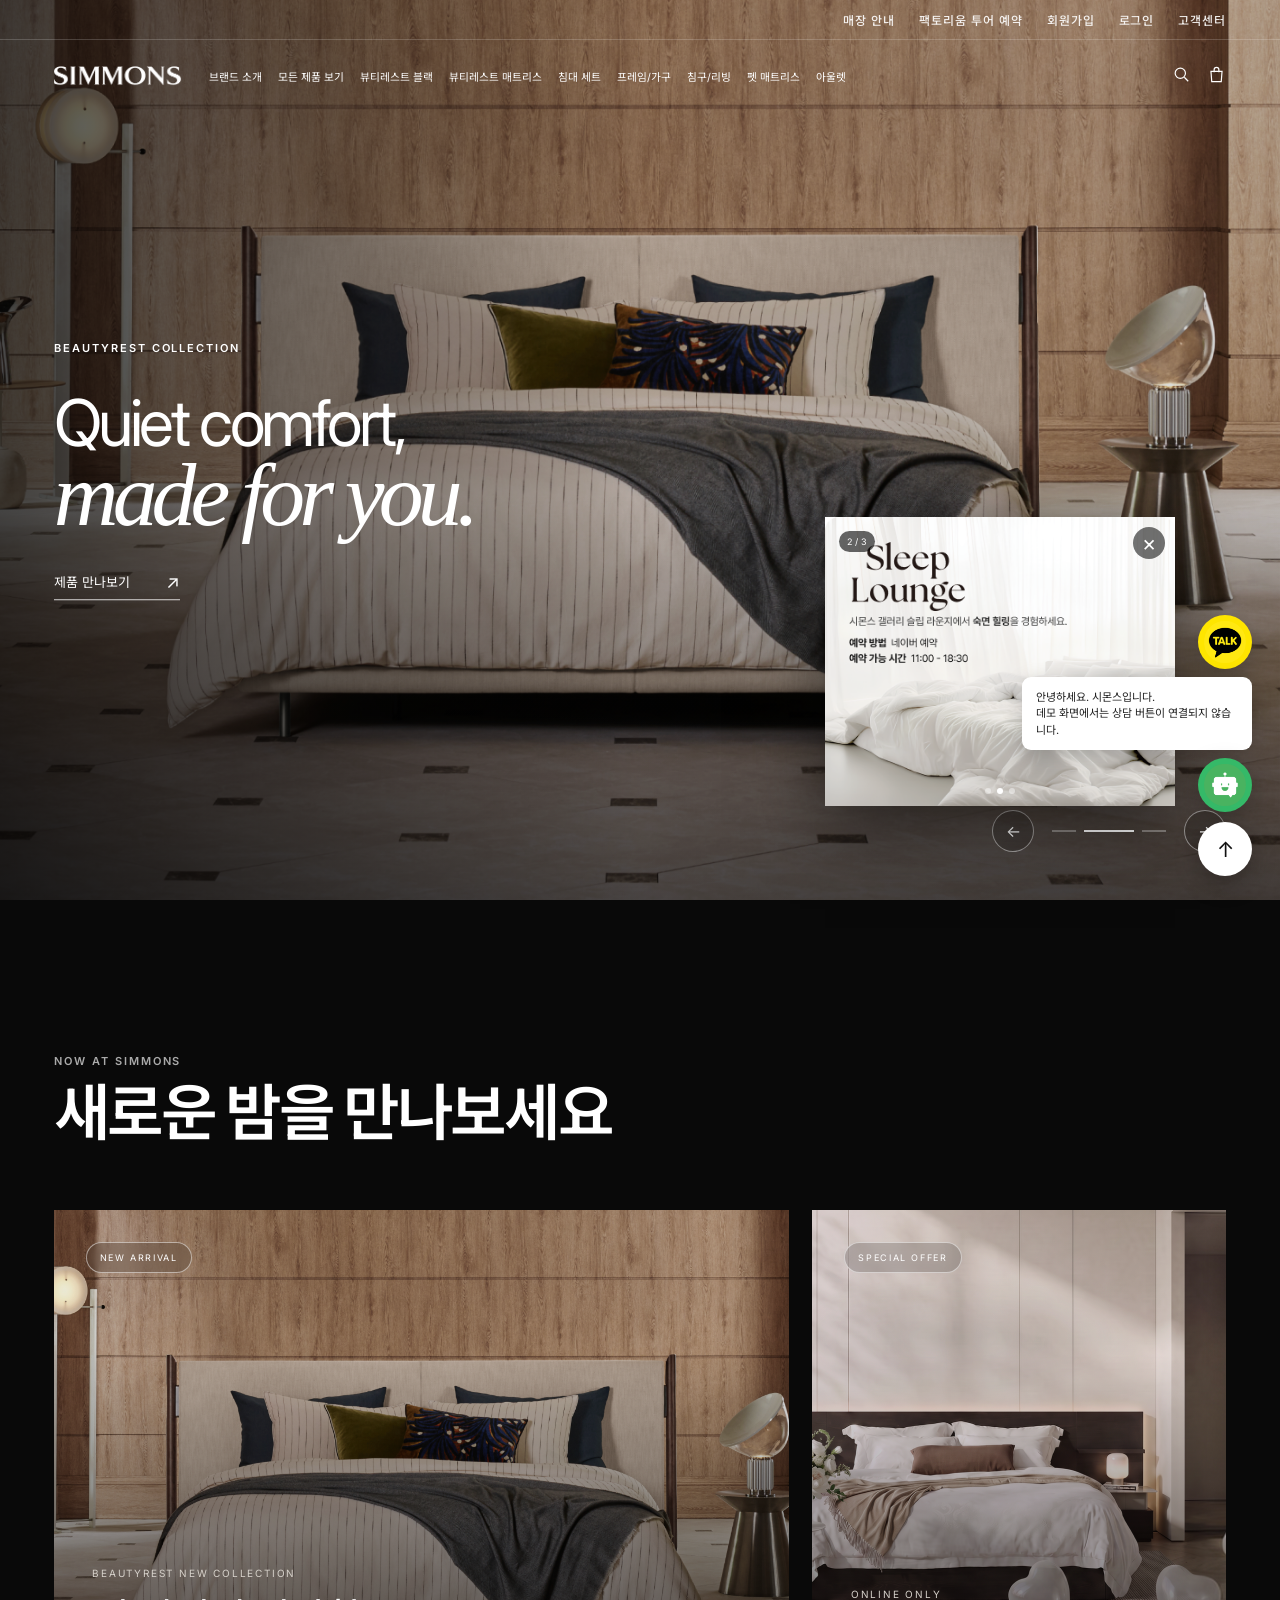
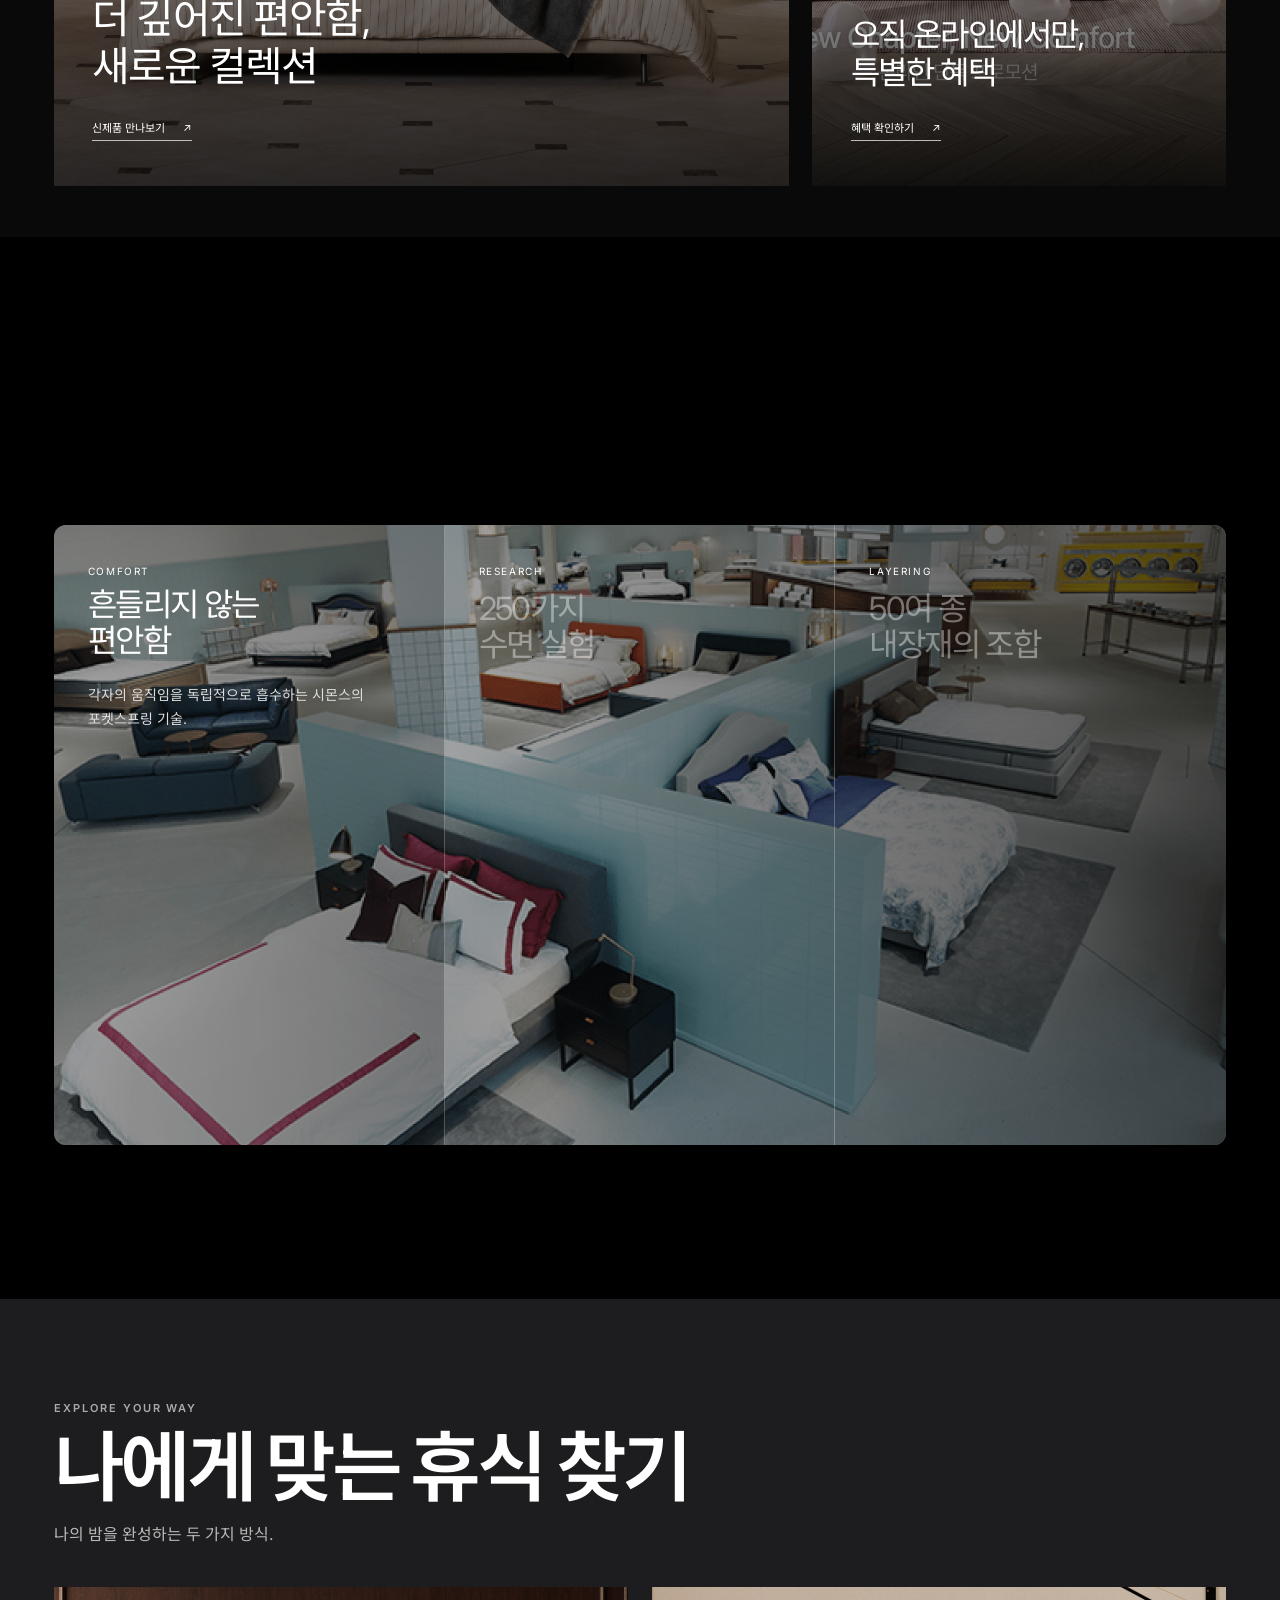
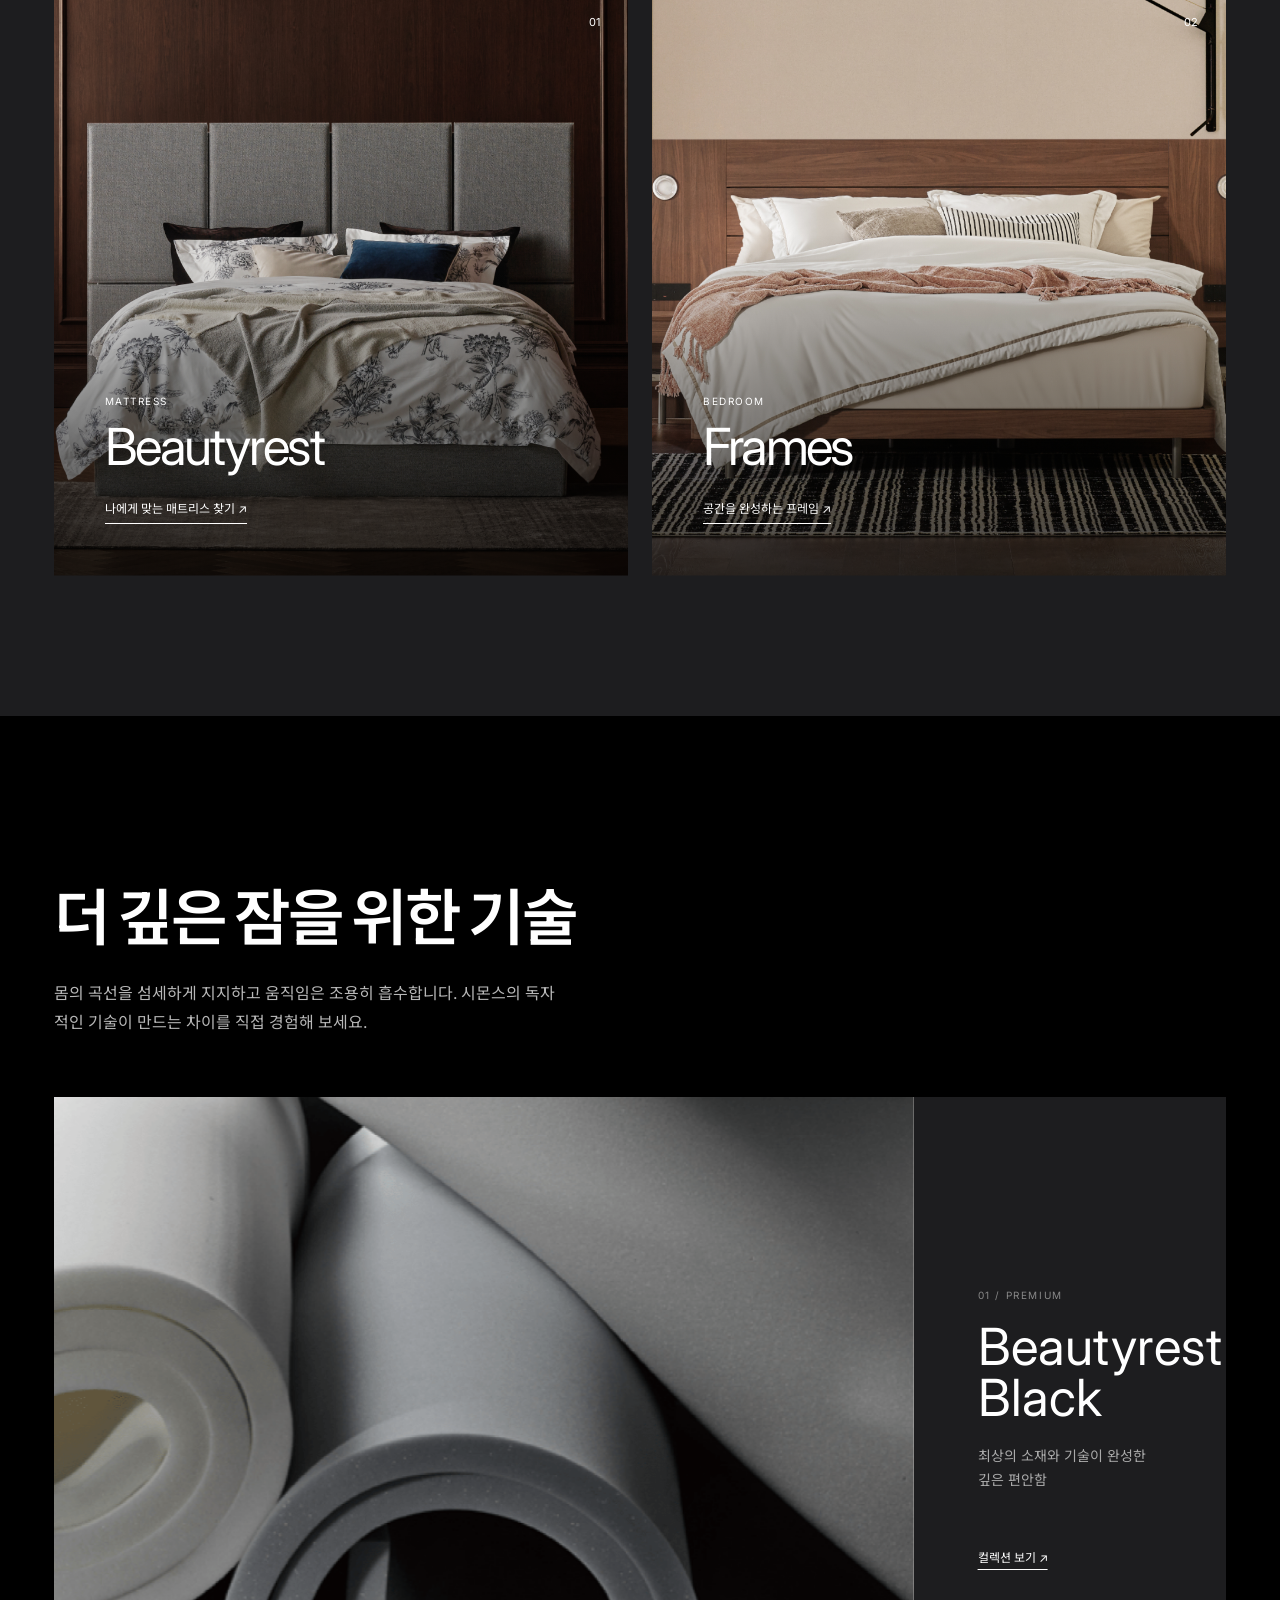
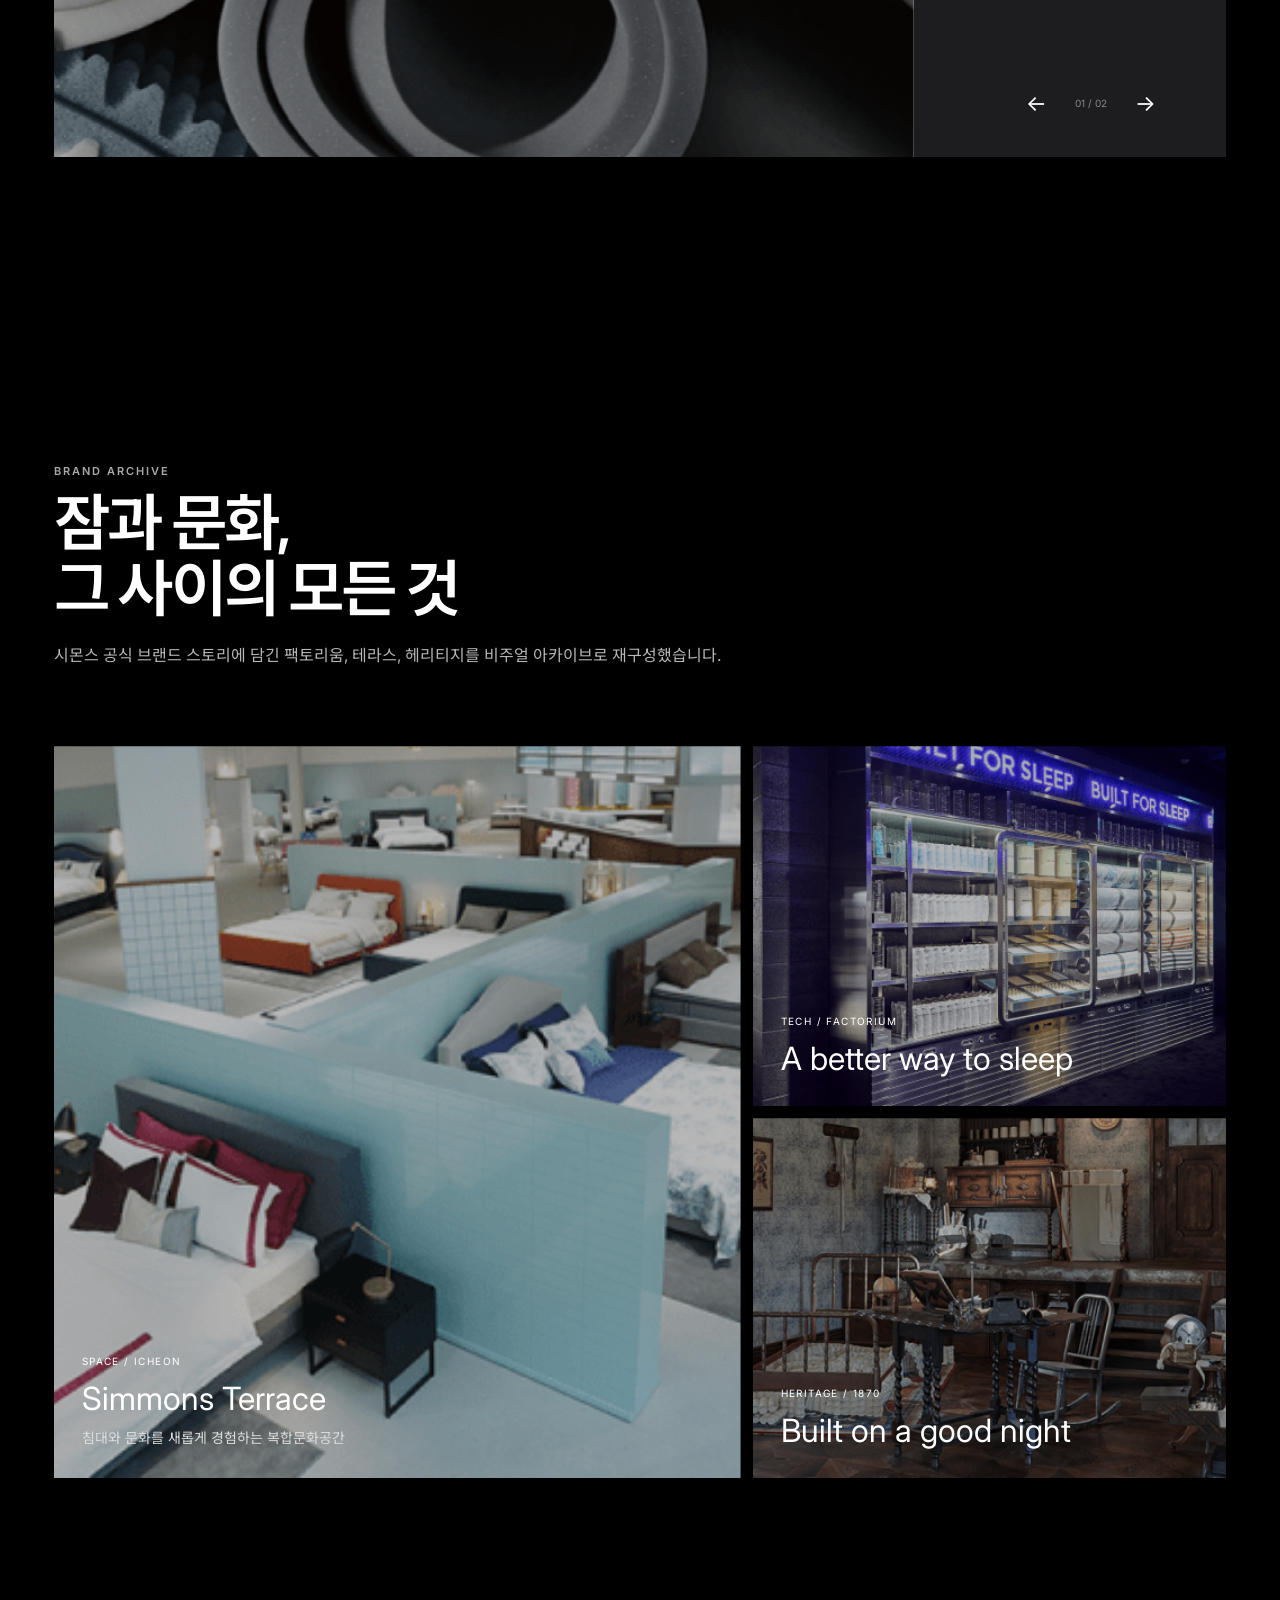
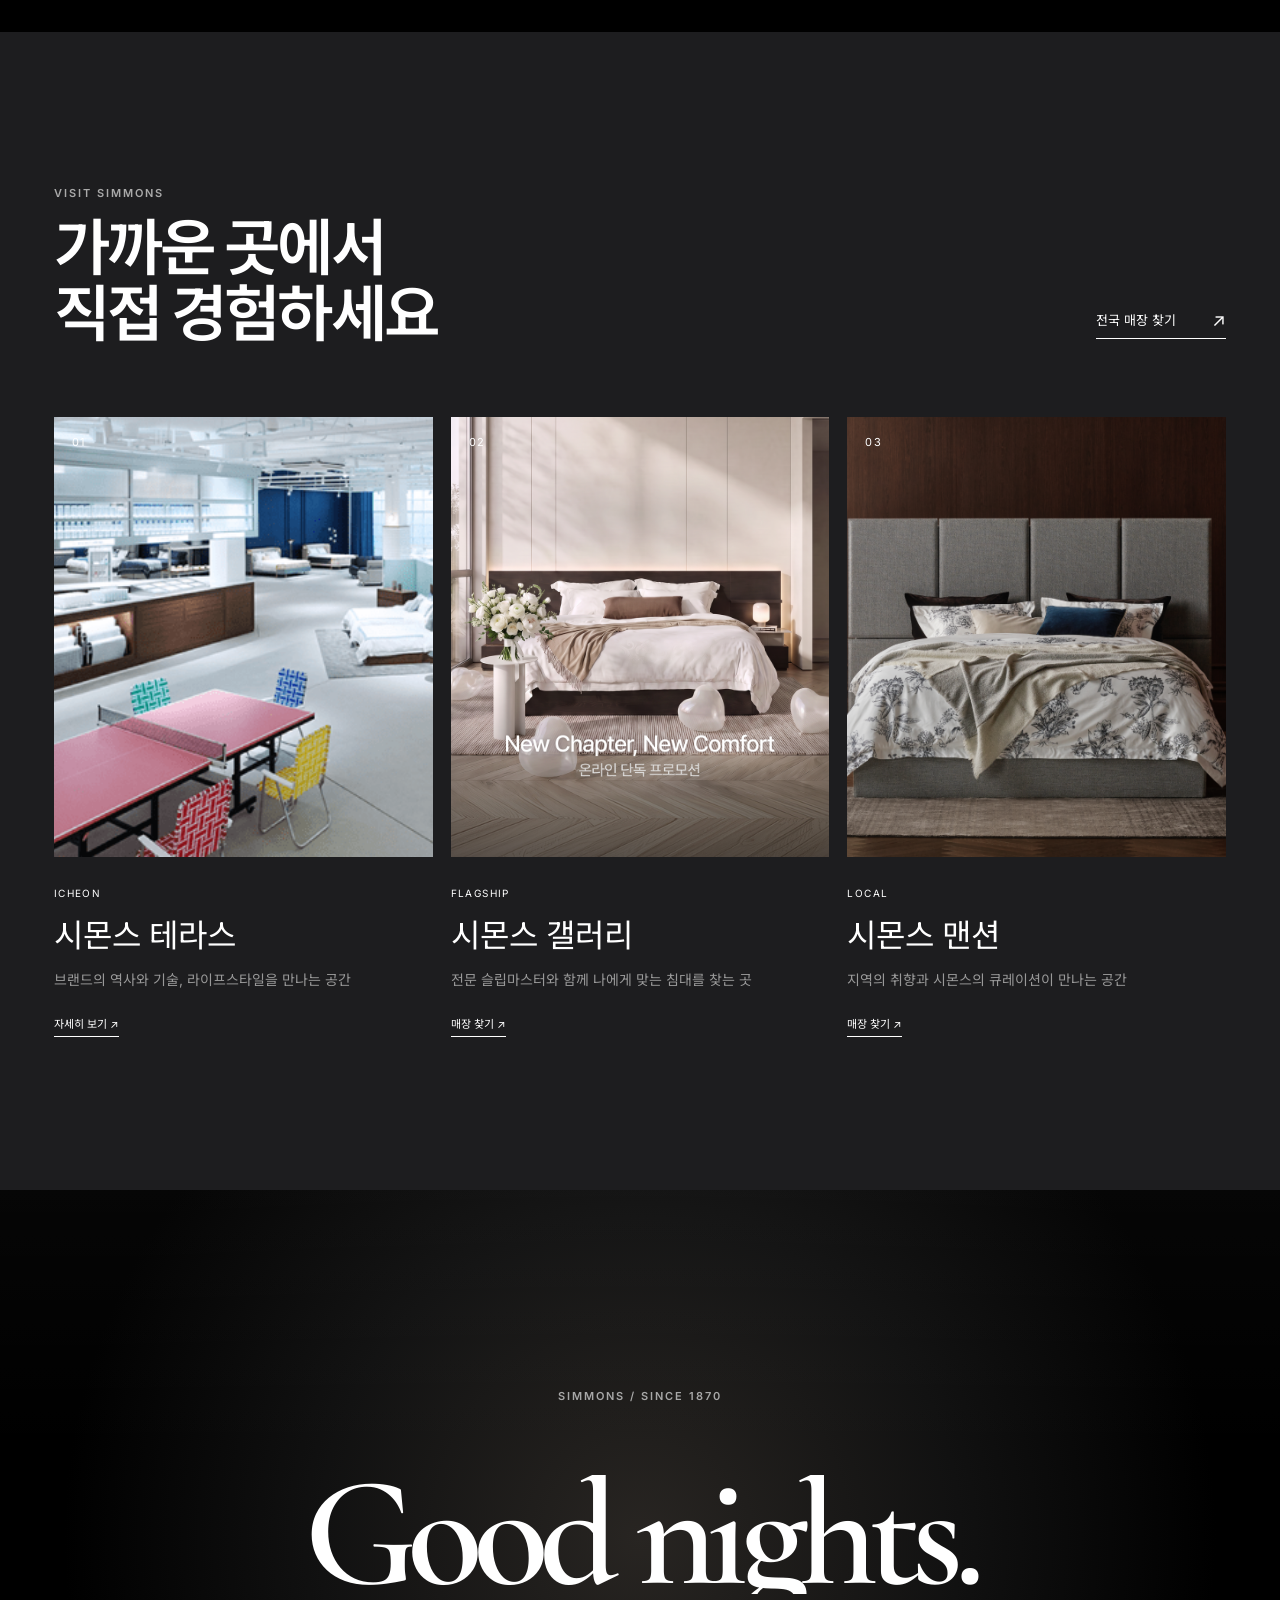
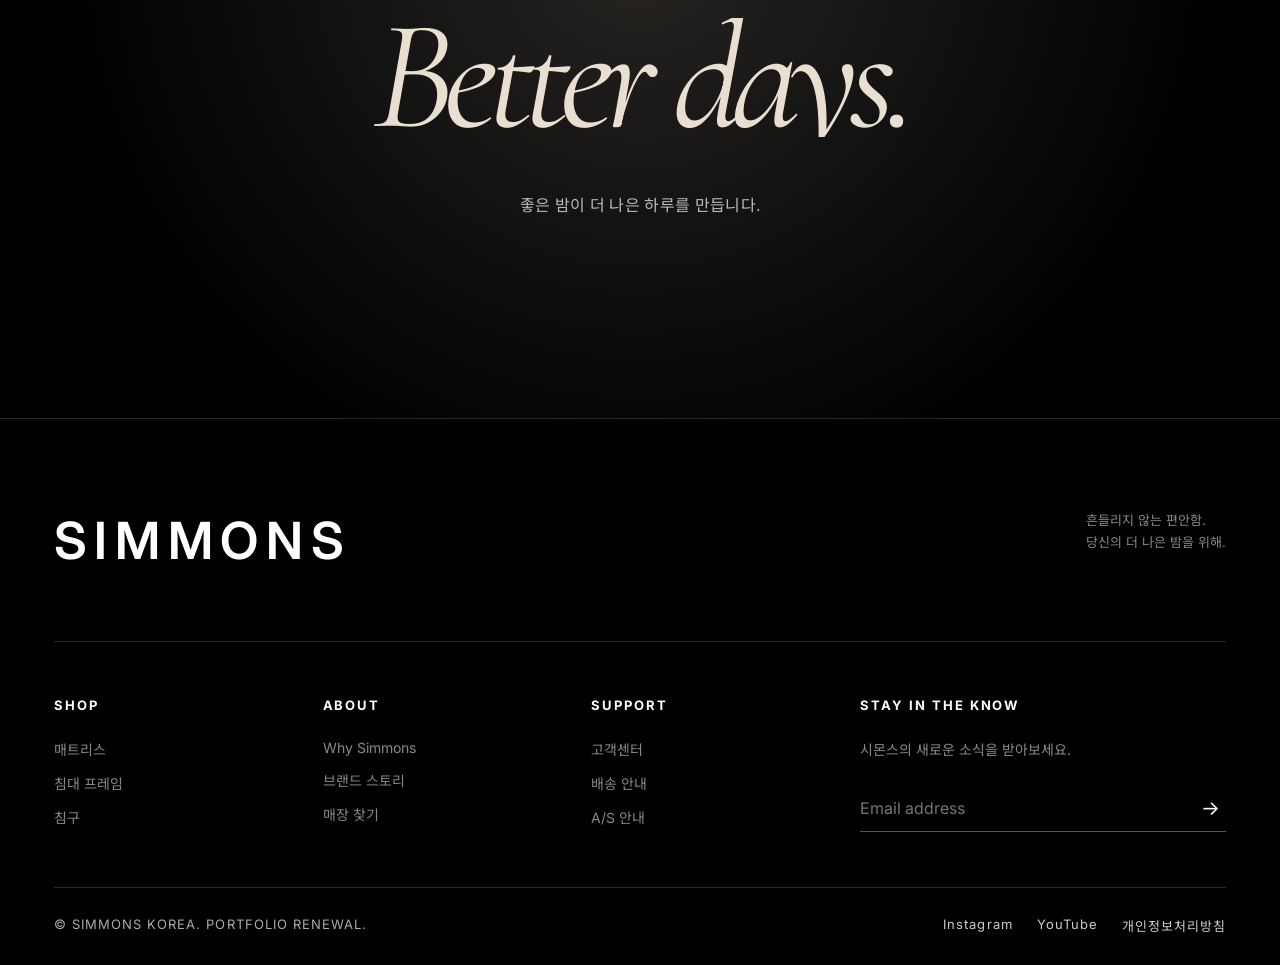
==== commit be872a40: "Rebuild site as Simmons renewal portfolio - Replace Marshall content and images with Simmons renewal" ====
--- a/index.html
+++ b/index.html
@@ -1,594 +1,611 @@
 <!doctype html>
-<html lang="en">
+<!--
+  SIMMONS Portfolio — index.html
+  Sections: Header → Hero → Promotions → Intro → Find rest → Collections
+            → Journal → Stores → Closing → Popup / Quick menu → Footer
+-->
+<html lang="ko">
   <head>
-    <meta charset="utf-8" />
-    <meta content="width=device-width,initial-scale=1" name="viewport" />
-    <meta content="#090909" name="theme-color" />
-    <title>Marshall — Home Concept / Final Checked V05</title>
-    <link href="https://fonts.googleapis.com" rel="preconnect" />
-    <link crossorigin="" href="https://fonts.gstatic.com" rel="preconnect" />
+    <meta charset="UTF-8" />
+    <meta name="viewport" content="width=device-width, initial-scale=1.0" />
+    <meta
+      name="description"
+      content="깊은 밤을 위한 새로운 기준, SIMMONS 리뉴얼 포트폴리오"
+    />
+    <title>SIMMONS — A Better Night</title>
+    <link rel="preconnect" href="https://fonts.googleapis.com" />
+    <link rel="preconnect" href="https://fonts.gstatic.com" crossorigin />
     <link
-      href="https://fonts.googleapis.com/css2?family=DM+Sans:wght@400;500;600;700&amp;family=Instrument+Serif:ital@0;1&amp;family=Inter+Tight:wght@400;450;500;550;600;650&amp;display=swap"
+      href="https://fonts.googleapis.com/css2?family=Cormorant+Garamond:ital,wght@0,500;1,500&family=Inter:wght@400;500;600&family=Noto+Sans+KR:wght@400;500;600&display=swap"
       rel="stylesheet"
     />
-    <link href="assets/css/styles.css" rel="stylesheet" />
-    <link
-      href="https://fonts.googleapis.com/css2?family=Cormorant+Garamond:ital,wght@1,500;1,600&amp;display=swap"
-      rel="stylesheet"
-    />
+    <link rel="stylesheet" href="assets/css/styles.css" />
+    <link rel="stylesheet" href="assets/css/closing.css" />
+    <link rel="stylesheet" href="assets/css/components.css" />
+    <script src="assets/js/main.js?v=20261007-1" defer></script>
   </head>
-  <body id="top">
-    <header class="header">
-      <div class="utility">
-        <a data-demo="Business solutions" href="#">Business solutions</a
-        ><a data-demo="Membership" href="#">Membership</a
-        ><a data-demo="Find a retailer" href="#">Find a retailer</a
-        ><a data-demo="Outlet" href="#">Outlet</a
-        ><a data-demo="Support" href="#">Support</a>
-      </div>
-      <div class="header-main">
-        <a aria-label="Marshall home" class="logo" href="#top">Marshall</a>
-        <nav aria-label="Primary navigation" class="nav">
-          <button aria-expanded="false" data-nav="amps" type="button">
-            AMPS</button
-          ><button aria-expanded="false" data-nav="speakers" type="button">
-            SPEAKERS</button
-          ><button aria-expanded="false" data-nav="headphones" type="button">
-            HEADPHONES</button
-          ><button aria-expanded="false" data-nav="backstage" type="button">
-            BACKSTAGE</button
-          ><button aria-expanded="false" data-nav="records" type="button">
-            RECORDS
-          </button>
+  <body>
+    <a class="skip-link" href="#main">본문 바로가기</a>
+
+    <!-- Site header -->
+    <header class="site-header" data-header>
+      <div class="utility-bar">
+        <nav aria-label="유틸리티 메뉴">
+          <a href="#">매장 안내</a>
+          <a href="#">팩토리움 투어 예약</a>
+          <a href="#">회원가입</a>
+          <a href="#">로그인</a>
+          <a href="#">고객센터</a>
         </nav>
-        <div class="icons">
-          <button aria-label="Search" class="icon" data-search="" type="button">
-            <svg viewbox="0 0 24 24">
-              <circle cx="10.5" cy="10.5" r="5.5"></circle>
-              <path d="m15 15 4.5 4.5"></path>
-            </svg></button
-          ><button
-            aria-label="Region and language"
-            class="icon"
-            data-demo="Language selection"
-            type="button"
-          >
-            <svg viewbox="0 0 24 24">
-              <circle cx="12" cy="12" r="8"></circle>
-              <path d="M4 12h16M12 4c4 5 4 11 0 16M12 4c-4 5-4 11 0 16"></path>
-            </svg></button
-          ><button
-            aria-label="Account"
-            class="icon"
-            data-demo="Account"
-            type="button"
-          >
-            <svg viewbox="0 0 24 24">
-              <circle cx="12" cy="8" r="3"></circle>
-              <path d="M5 20c1-4 3-6 7-6s6 2 7 6"></path>
-            </svg></button
-          ><button
-            aria-label="Shopping bag"
-            class="icon"
-            data-demo="Shopping bag"
-            type="button"
-          >
-            <svg viewbox="0 0 24 24">
-              <path d="M6 8h12l1 12H5L6 8Z"></path>
-              <path d="M9 9V7a3 3 0 0 1 6 0v2"></path>
-            </svg></button
-          ><button
-            aria-label="Open navigation"
-            class="icon hamb"
-            data-mobile-open=""
-            type="button"
-          >
-            <svg viewbox="0 0 24 24">
-              <path d="M3 6h18M3 12h18M3 18h18"></path>
-            </svg>
-          </button>
-        </div>
-      </div>
+      </div>
+      <div class="nav-bar">
+        <button
+          class="menu-button"
+          type="button"
+          aria-label="전체 메뉴 열기"
+          aria-expanded="false"
+          aria-controls="mobile-menu"
+          data-menu-button
+        >
+          <span></span><span></span>
+        </button>
+        <a class="brand" href="#" aria-label="시몬스 홈"
+          ><img src="assets/images/simmons/logo.png" alt="SIMMONS"
+        /></a>
+        <nav class="primary-nav" aria-label="주요 메뉴">
+          <a href="#">브랜드 소개</a>
+          <a href="#">모든 제품 보기</a>
+          <a href="#">뷰티레스트 블랙</a>
+          <a href="#">뷰티레스트 매트리스</a>
+          <a href="#">침대 세트</a>
+          <a href="#">프레임/가구</a>
+          <a href="#">침구/리빙</a>
+          <a href="#">펫 매트리스</a>
+          <a href="#">아울렛</a>
+        </nav>
+        <div class="nav-actions">
+          <a href="#" aria-label="검색"
+            ><svg aria-hidden="true" viewBox="0 0 24 24">
+              <circle cx="10.5" cy="10.5" r="6.5" />
+              <path d="m15.5 15.5 5 5" /></svg
+          ></a>
+          <a href="#" aria-label="장바구니"
+            ><svg aria-hidden="true" viewBox="0 0 24 24">
+              <path d="M5 8h14l-1 13H6L5 8Z" />
+              <path d="M9 9V6a3 3 0 0 1 6 0v3" /></svg
+          ></a>
+        </div>
+      </div>
+      <nav
+        class="mobile-menu"
+        id="mobile-menu"
+        aria-label="모바일 메뉴"
+        data-mobile-menu
+      >
+        <p>브랜드 소개</p>
+        <a href="#">뷰티레스트 / 블랙</a>
+        <a href="#">히스토리</a>
+        <a href="#">팩토리움</a>
+        <p>제품</p>
+        <a href="#">모든 제품 보기</a>
+        <a href="#">뷰티레스트 블랙</a>
+        <a href="#">뷰티레스트 매트리스</a>
+        <a href="#">침대 세트</a>
+        <a href="#">프레임/가구</a>
+        <a href="#">침구/리빙</a>
+        <a href="#">펫 매트리스</a>
+        <a href="#">아울렛</a>
+        <a href="#">매장 안내</a>
+        <a href="#">팩토리움 투어 예약</a>
+      </nav>
     </header>
-    <div class="menu-backdrop" data-scrim=""></div>
-    <div class="mega" data-mega="amps">
-      <div>
-        <h3>Amps</h3>
-        <a href="#worlds">All amps</a><a href="#worlds">Live</a
-        ><a href="#worlds">Studio</a>
-      </div>
-      <div>
-        <h3>Explore</h3>
-        <a href="#live">Our heritage</a>
-      </div>
-      <img
-        alt="Amplifier heritage"
-        src="assets/images/nav-amplifier-heritage.webp"
-      />
-    </div>
-    <div class="mega" data-mega="speakers">
-      <div>
-        <h3>Speakers</h3>
-        <a href="#lineup">All speakers</a><a href="#featured">Home speakers</a
-        ><a href="#lineup">Portable speakers</a><a href="#lineup">TV sound</a>
-      </div>
-      <div>
-        <h3>Featured</h3>
-        <a href="#featured">Stanmore IV</a><a href="#lineup">Product lineup</a>
-      </div>
-      <img alt="Stanmore IV" src="assets/images/nav-stanmore-iv.webp" />
-    </div>
-    <div class="mega" data-mega="headphones">
-      <div>
-        <h3>Headphones</h3>
-        <a href="#worlds">All headphones</a><a href="#worlds">On-ear</a
-        ><a href="#worlds">Over-ear</a><a href="#worlds">Earbuds</a>
-      </div>
-      <div>
-        <h3>Discover</h3>
-        <a href="#worlds">Personal audio</a>
-      </div>
-      <img alt="Marshall headphones" src="assets/images/nav-headphones.webp" />
-    </div>
-    <div class="mega" data-mega="backstage">
-      <div>
-        <h3>Backstage</h3>
-        <a href="#live">Live music</a><a href="#live">Heritage</a
-        ><a href="#live">Stories</a>
-      </div>
-      <div>
-        <h3>Explore</h3>
-        <a href="#live">1962 — now</a>
-      </div>
-      <img
-        alt="Marshall amplifier on stage"
-        src="assets/images/nav-amplifier-heritage.webp"
-      />
-    </div>
-    <div class="mega" data-mega="records">
-      <div>
-        <h3>Marshall Records</h3>
-        <a href="#live">Artists</a><a href="#live">Releases</a>
-      </div>
-      <div>
-        <h3>Explore</h3>
-        <a href="#live">Live music</a>
-      </div>
-      <img
-        alt="Marshall music culture"
-        src="assets/images/nav-music-culture.webp"
-      />
-    </div>
-    <aside aria-label="Mobile menu" class="mobile-drawer" data-mobile="">
-      <button aria-label="Close menu" data-mobile-close="">×</button>
-      <details>
-        <summary>Amps</summary>
-        <a href="#worlds">All amps</a><a href="#live">Heritage</a>
-      </details>
-      <details>
-        <summary>Speakers</summary>
-        <a href="#lineup">All speakers</a><a href="#featured">Stanmore IV</a
-        ><a href="#lineup">Portable</a>
-      </details>
-      <details>
-        <summary>Headphones</summary>
-        <a href="#worlds">All headphones</a><a href="#worlds">Over-ear</a>
-      </details>
-      <details>
-        <summary>Backstage</summary>
-        <a href="#live">Live music</a><a href="#live">Our story</a>
-      </details>
-      <details>
-        <summary>Records</summary>
-        <a href="#live">Artists</a>
-      </details>
-      <div class="mobile-util">
-        <a data-demo="Business solutions" href="#">Business solutions</a
-        ><a data-demo="Membership" href="#">Membership</a
-        ><a data-demo="Find a retailer" href="#">Find a retailer</a
-        ><a data-demo="Outlet" href="#">Outlet</a
-        ><a data-demo="Support" href="#">Support</a>
-      </div>
-    </aside>
-    <main>
-      <section class="hero" id="hero">
-        <div class="hero-copy">
-          <span class="eyebrow">STANMORE IV / HOME SPEAKERS</span>
-          <h1>ROOM-FILLING<br /><em>SOUND.</em></h1>
-          <p class="lede">Wide soundstage. Enhanced bass. Built for home.</p>
-          <a class="stroke-button" href="#featured">Shop now <i>↗</i></a>
-        </div>
-        <div class="hero-visual">
+
+    <!-- Main content -->
+    <main id="main">
+      <!-- Hero carousel -->
+      <section class="hero" id="top" aria-labelledby="hero-title">
+        <div class="hero-slider" data-hero-slider>
+          <article class="hero-slide is-active" data-hero-slide>
+            <img
+              src="assets/images/simmons/find-frame.png"
+              alt="시몬스 침대가 놓인 침실"
+            />
+            <div class="hero-shade"></div>
+            <div class="hero-copy">
+              <p class="eyebrow">SIMMONS NEW COLLECTION</p>
+              <h1 id="hero-title">
+                <span>A better night,</span><br />a better day.
+              </h1>
+              <a class="text-link" href="#">컬렉션 살펴보기 <span>↗</span></a>
+            </div>
+          </article>
+          <article class="hero-slide" data-hero-slide aria-hidden="true">
+            <img
+              src="assets/images/simmons/hero-b3.png"
+              alt="시몬스 B3 침대 컬렉션"
+            />
+            <div class="hero-shade"></div>
+            <div class="hero-copy">
+              <p class="eyebrow">BEAUTYREST COLLECTION</p>
+              <h2><span>Quiet comfort,</span><br />made for you.</h2>
+              <a class="text-link" href="#" tabindex="-1"
+                >제품 만나보기 <span>↗</span></a
+              >
+            </div>
+          </article>
+          <article class="hero-slide" data-hero-slide aria-hidden="true">
+            <img
+              src="assets/images/simmons/hero-kina.png"
+              alt="시몬스 키나 침대 컬렉션"
+            />
+            <div class="hero-shade"></div>
+            <div class="hero-copy">
+              <p class="eyebrow">YOUR BEDROOM, YOUR WAY</p>
+              <h2><span>Rest in</span><br />your own rhythm.</h2>
+              <a class="text-link" href="#" tabindex="-1"
+                >프레임 살펴보기 <span>↗</span></a
+              >
+            </div>
+          </article>
+        </div>
+        <div class="hero-navigation">
+          <button type="button" data-hero-prev aria-label="이전 배너">←</button>
+          <div class="hero-dots" role="tablist" aria-label="메인 배너">
+            <button
+              type="button"
+              class="is-active"
+              data-hero-dot
+              aria-label="첫 번째 배너"
+            ></button
+            ><button
+              type="button"
+              data-hero-dot
+              aria-label="두 번째 배너"
+            ></button
+            ><button
+              type="button"
+              data-hero-dot
+              aria-label="세 번째 배너"
+            ></button>
+          </div>
+          <button type="button" data-hero-next aria-label="다음 배너">→</button>
+        </div>
+      </section>
+
+      <section
+        class="promotions section-pad"
+        aria-labelledby="promotions-title"
+      >
+        <div class="promotions-head reveal">
+          <div>
+            <p class="eyebrow">NOW AT SIMMONS</p>
+            <h2 id="promotions-title">새로운 밤을 만나보세요</h2>
+          </div>
+        </div>
+        <div class="promotion-grid">
+          <a class="promotion-card promotion-card-new reveal" href="#">
+            <img
+              src="assets/images/simmons/hero-b3.png"
+              alt="시몬스 뷰티레스트 신제품 컬렉션"
+              loading="lazy"
+            />
+            <span class="promotion-shade"></span>
+            <span class="promotion-badge">NEW ARRIVAL</span>
+            <span class="promotion-copy">
+              <small>BEAUTYREST NEW COLLECTION</small>
+              <strong>더 깊어진 편안함,<br />새로운 컬렉션</strong>
+              <span>신제품 만나보기 <i>↗</i></span>
+            </span>
+          </a>
+          <a class="promotion-card promotion-card-online reveal" href="#">
+            <img
+              src="assets/images/simmons/online.jpg"
+              alt="시몬스 온라인 전용 제품"
+              loading="lazy"
+            />
+            <span class="promotion-shade"></span>
+            <span class="promotion-badge">SPECIAL OFFER</span>
+            <span class="promotion-copy">
+              <small>ONLINE ONLY</small>
+              <strong>오직 온라인에서만,<br />특별한 혜택</strong>
+              <span>혜택 확인하기 <i>↗</i></span>
+            </span>
+          </a>
+        </div>
+      </section>
+
+      <!-- Good-sleep standards -->
+      <section
+        class="intro section-pad"
+        id="intro"
+        aria-labelledby="intro-title"
+      >
+        <div class="intro-head reveal">
+          <div>
+            <p class="eyebrow">THE ART OF GOOD SLEEP</p>
+            <h2 id="intro-title">좋은 밤을 만드는<br />세 가지 기준</h2>
+          </div>
+          <a class="pill-link" href="#">Why Simmons <span>→</span></a>
+        </div>
+        <div class="intro-experience reveal" data-intro-experience>
           <img
-            alt="Cream Stanmore IV photographed at a high angle"
-            src="assets/images/hero-stanmore-iv-cream.webp"
+            src="assets/images/simmons/intro-terrace.png"
+            alt="시몬스 테라스 공간"
           />
-        </div>
-      </section>
-      <section class="worlds worlds-editorial" id="worlds">
-        <div class="shell">
-          <div class="worlds-heading reveal">
+          <span class="intro-shade"></span>
+          <article class="intro-panel is-active" tabindex="0">
             <div>
-              <span class="eyebrow">EXPLORE THE RANGE</span>
-              <h2>Find your sound.</h2>
-            </div>
-          </div>
-          <div class="worlds-editorial-grid">
-            <a
-              class="worlds-editorial-card worlds-editorial-card--large reveal"
-              href="#lineup"
-              ><img
-                alt="Marshall speaker in a music-filled home"
-                src="assets/images/category-home-speakers.webp"
-              /><span class="worlds-editorial-caption"
-                ><small>HOME &amp; PORTABLE</small><strong>Speakers</strong
-                ><i>↗</i></span
-              ></a
+              <small>COMFORT</small>
+              <h3>흔들리지 않는<br />편안함</h3>
+              <p>
+                각자의 움직임을 독립적으로 흡수하는 시몬스의 포켓스프링 기술.
+              </p>
+            </div>
+          </article>
+          <article class="intro-panel" tabindex="0">
+            <div>
+              <small>RESEARCH</small>
+              <h3>250가지<br />수면 실험</h3>
+              <p>41개 테스트 기기와 챔버에서 더 나은 수면 환경을 연구합니다.</p>
+            </div>
+          </article>
+          <article class="intro-panel" tabindex="0">
+            <div>
+              <small>LAYERING</small>
+              <h3>50여 종<br />내장재의 조합</h3>
+              <p>
+                밀도와 촉감이 다른 소재를 조합해 최적의 수면 느낌을 완성합니다.
+              </p>
+            </div>
+          </article>
+        </div>
+      </section>
+
+      <!-- Product categories -->
+      <section class="find-rest" id="find-rest" aria-labelledby="find-title">
+        <div class="section-heading reveal">
+          <p class="eyebrow">EXPLORE YOUR WAY</p>
+          <h2 id="find-title">나에게 맞는 휴식 찾기</h2>
+          <p>나의 밤을 완성하는 두 가지 방식.</p>
+        </div>
+        <div class="category-grid">
+          <a class="category-card reveal" href="#">
+            <img
+              src="assets/images/simmons/find-mattress.png"
+              alt="시몬스 B1 매트리스"
+              loading="lazy"
+            />
+            <span class="card-shade"></span><span class="card-no">01</span>
+            <span class="category-copy"
+              ><small>MATTRESS</small><strong>Beautyrest</strong
+              ><span>나에게 맞는 매트리스 찾기 ↗</span></span
             >
-            <a
-              class="worlds-editorial-card worlds-editorial-card--small reveal"
-              href="#lineup"
-              ><img
-                alt="Marshall headphones in a lifestyle setting"
-                src="assets/images/category-headphones.webp"
-              /><span class="worlds-editorial-caption"
-                ><small>PERSONAL AUDIO</small><strong>Headphones</strong
-                ><i>↗</i></span
-              ></a
+          </a>
+          <a class="category-card reveal" href="#">
+            <img
+              src="assets/images/simmons/find-frame.png"
+              alt="시몬스 루티안 침대 프레임"
+              loading="lazy"
+            />
+            <span class="card-shade"></span><span class="card-no">02</span>
+            <span class="category-copy"
+              ><small>BEDROOM</small><strong>Frames</strong
+              ><span>공간을 완성하는 프레임 ↗</span></span
             >
-          </div>
-        </div>
-      </section>
-      <section class="feature-focus" data-feature-focus="" id="featured">
-        <div class="feature-focus-sticky">
-          <div class="feature-focus-head shell">
-            <span class="eyebrow">STANMORE IV / THE SOUND</span>
-            <h2>STANMORE IV</h2>
-            <span class="feature-focus-counter"
-              ><b data-focus-current="">01</b> / 03</span
-            >
-          </div>
-          <div class="feature-focus-stage shell">
-            <nav
-              aria-label="Stanmore IV feature chapters"
-              class="feature-focus-nav"
-            >
-              <button class="active" data-focus-nav="0" type="button">
-                <span>01</span><b>Wide soundstage</b>
-              </button>
-              <button data-focus-nav="1" type="button">
-                <span>02</span><b>Tactile control</b>
-              </button>
-              <button data-focus-nav="2" type="button">
-                <span>03</span><b>Enhanced bass</b>
-              </button>
-            </nav>
-            <div class="feature-focus-visual">
-              <figure class="focus-frame active" data-focus-frame="0">
-                <img
-                  alt="Cream Stanmore IV speaker"
-                  src="assets/images/feature-stanmore-wide-soundstage.webp"
-                /><span class="focus-ghost">WIDE</span
-                ><span class="focus-corner">01 / STANMORE IV</span>
-              </figure>
-              <figure
-                class="focus-frame focus-frame--photo"
-                data-focus-frame="1"
-              >
-                <img
-                  alt="Hand adjusting a cream Marshall home speaker"
-                  src="assets/images/feature-stanmore-tactile-control.webp"
-                /><span class="focus-ghost">TOUCH</span
-                ><span class="focus-corner">02 / STANMORE IV</span>
-              </figure>
-              <figure class="focus-frame" data-focus-frame="2">
-                <img
-                  alt="Black Stanmore IV speaker"
-                  src="assets/images/feature-stanmore-enhanced-bass.webp"
-                /><span class="focus-ghost">BASS</span
-                ><span class="focus-corner">03 / STANMORE IV</span>
-              </figure>
-            </div>
-            <div class="feature-focus-copy">
-              <article class="active" data-focus-copy="0">
-                <small>01 / WIDE SOUNDSTAGE</small>
-                <h3>More room<br />for the music.</h3>
-                <p>
-                  Upgraded tweeters and waveguides spread detail wider
-                  throughout the room.
-                </p>
-              </article>
-              <article data-focus-copy="1">
-                <small>02 / TACTILE CONTROL</small>
-                <h3>Turn it.<br />Feel it.</h3>
-                <p>
-                  Volume, bass and treble stay physical with amplifier-inspired
-                  controls.
-                </p>
-              </article>
-              <article data-focus-copy="2">
-                <small>03 / ENHANCED BASS</small>
-                <h3>Deeper.<br />Cleaner.</h3>
-                <p>
-                  A redesigned bass port adds weight and control without
-                  overpowering the room.
-                </p>
-              </article>
-            </div>
-          </div>
-        </div>
-      </section>
-      <section class="lineup lineup-clean lineup-v10" id="lineup">
-        <div class="shell">
-          <div class="lineup-top reveal">
-            <div>
-              <span class="eyebrow">THE LINE-UP</span>
-              <h2>Explore the line-up.</h2>
-            </div>
-            <div class="rail-controls">
-              <button
-                aria-label="Previous products"
-                data-rail-prev=""
-                type="button"
-              >
-                ←
-              </button>
-              <button
-                aria-label="Next products"
-                data-rail-next=""
-                type="button"
-              >
-                →
-              </button>
-            </div>
-          </div>
-          <div aria-label="Marshall product line-up" class="rail" data-rail="">
-            <a class="rail-item" data-kind="home" href="#">
-              <div class="rail-image">
-                <img alt="Acton IV" src="assets/images/product-acton-iv.webp" />
-              </div>
-              <div class="rail-info">
-                <h3>Acton IV</h3>
-                <b>₩470,000</b>
-              </div>
-            </a>
-            <a class="rail-item" data-kind="home" href="#">
-              <div class="rail-image">
-                <img
-                  alt="Stanmore IV"
-                src="assets/images/nav-stanmore-iv.webp"
-                />
-              </div>
-              <div class="rail-info">
-                <h3>Stanmore IV</h3>
-                <b>₩640,000</b>
-              </div>
-            </a>
-            <a class="rail-item" data-kind="home" href="#">
-              <div class="rail-image">
-                <img
-                  alt="Woburn III"
-                  src="assets/images/product-woburn-iii.webp"
-                />
-              </div>
-              <div class="rail-info">
-                <h3>Woburn III</h3>
-                <b>₩950,000</b>
-              </div>
-            </a>
-            <a class="rail-item" data-kind="home" href="#">
-              <div class="rail-image">
-                <img
-                  alt="Stanmore IV Cream"
-                  src="assets/images/product-stanmore-iv-cream.webp"
-                />
-              </div>
-              <div class="rail-info">
-                <h3>Stanmore IV Cream</h3>
-                <b>₩640,000</b>
-              </div>
-            </a>
-          </div>
-        </div>
-      </section>
-      <section class="lives lives-ref8 lives-v10" id="editorial">
-        <div class="shell lives-head reveal">
-          <h2>Sound lives here.</h2>
-          <div class="lives-controls">
-            <button
-              aria-label="Previous story"
-              data-lives-prev=""
-              type="button"
-            >
-              ←
-            </button>
-            <button aria-label="Next story" data-lives-next="" type="button">
-              →
-            </button>
-          </div>
-        </div>
-        <div class="lives-window">
-          <div
-            aria-label="Drag or swipe to browse Marshall lifestyle stories"
-            class="lives-track"
-            data-lives-track=""
-          >
-            <a class="lives-card" href="#live"
-              ><img
-                alt="Marshall speaker in an everyday room"
-                src="assets/images/editorial-everyday-room.webp"
-              /><span
-                ><small>AT HOME</small><strong>Sound, lived in.</strong></span
-              ></a
-            >
-            <a class="lives-card lives-card--hero" href="#live"
-              ><img
-                alt="Marshall speaker in a lifestyle scene"
-                src="assets/images/editorial-lifestyle-speaker.webp"
-              /><span
-                ><small>EVERYDAY LISTENING</small
-                ><strong>Make room for music.</strong></span
-              ></a
-            >
-            <a class="lives-card" href="#live"
-              ><img
-                alt="Marshall headphones in a lifestyle setting"
-                src="assets/images/editorial-headphones.webp"
-              /><span
-                ><small>ON THE MOVE</small
-                ><strong>Take the sound with you.</strong></span
-              ></a
-            >
-            <a class="lives-card" href="#live"
-              ><img
-                alt="Marshall speaker at home"
-              src="assets/images/feature-stanmore-tactile-control.webp"
-              /><span
-                ><small>AT HOME</small
-                ><strong>Built into the room.</strong></span
-              ></a
-            >
-            <a class="lives-card lives-card--hero" href="#live"
-              ><img
-                alt="Marshall amplifier and musician"
-                src="assets/images/editorial-live-amplifier.webp"
-              /><span
-                ><small>LIVE</small
-                ><strong>Where it all gets louder.</strong></span
-              ></a
-            >
-            <a class="lives-card" href="#live"
-              ><img
-                alt="Marshall product lifestyle photography"
-                src="assets/images/editorial-product-lifestyle.webp"
-              /><span
-                ><small>THE LINE-UP</small
-                ><strong>Different rooms. Same attitude.</strong></span
-              ></a
-            >
-            <a class="lives-card" href="#live"
-              ><img
-                alt="Marshall headphones lifestyle repeat"
-              src="assets/images/editorial-headphones.webp"
-              /><span
-                ><small>PERSONAL AUDIO</small
-                ><strong>Keep it close.</strong></span
-              ></a
-            >
-          </div>
-        </div>
-      </section>
+          </a>
+        </div>
+      </section>
+
+      <!-- Signature collection -->
       <section
-        class="sound sound-v4-refined sound-v10"
-        data-sound=""
-        id="sound"
-      >
-        <div class="sound-sticky">
-          <div class="sound-heading">
-            <span class="eyebrow">SOUND / TECHNOLOGY</span>
-            <h2>SOUND MOVES<br /><em>AROUND YOU.</em></h2>
+        class="collections section-pad"
+        id="collections"
+        aria-labelledby="collection-title"
+      >
+        <div class="collection-head reveal">
+          <div>
+            <h2 id="collection-title">더 깊은 잠을 위한 기술</h2>
             <p>
-              Wide soundstage, controlled bass and balanced output — engineered
-              to fill more of the room.
+              몸의 곡선을 섬세하게 지지하고 움직임은 조용히 흡수합니다. 시몬스의
+              독자적인 기술이 만드는 차이를 직접 경험해 보세요.
             </p>
           </div>
-          <div class="sound-visual">
-            <div aria-hidden="true" class="rings">
-              <i></i><i></i><i></i><i></i><i></i><i></i>
-            </div>
-            <figure class="sound-object">
+        </div>
+        <section
+          class="collection-stage reveal"
+          data-collection
+          tabindex="0"
+          aria-roledescription="carousel"
+          aria-label="시몬스 컬렉션 슬라이드"
+        >
+          <article class="collection-slide is-active" data-slide>
+            <div class="collection-visual">
               <img
-                alt="Stanmore IV cutout"
-                src="assets/images/sound-stanmore-iv-cutout.webp"
+                src="assets/images/simmons/product-black.png"
+                alt="뷰티레스트 블랙 매트리스 디테일"
+                loading="lazy"
               />
-            </figure>
-            <div class="sound-tag sound-tag--one">
-              <b>360°</b><small>ROOM-FILLING PRESENCE</small>
-            </div>
-            <div class="sound-tag sound-tag--two">
-              <b>36–38kHz</b><small>FREQUENCY RANGE</small>
-            </div>
-            <div class="sound-tag sound-tag--three">
-              <b>97 dB</b><small>SPL @ 1M</small>
-            </div>
-            <span class="sound-scroll-label">SCROLL / SPATIAL SOUND</span>
+            </div>
+            <div class="collection-info">
+              <p>01 / PREMIUM</p>
+              <h3>Beautyrest Black</h3>
+              <span>최상의 소재와 기술이 완성한 깊은 편안함</span
+              ><a href="#">컬렉션 보기 ↗</a>
+            </div>
+          </article>
+          <article class="collection-slide" data-slide>
+            <div class="collection-visual detail">
+              <img
+                src="assets/images/simmons/product-black-detail.png"
+                alt="뷰티레스트 블랙 내부 구조"
+                loading="lazy"
+              />
+            </div>
+            <div class="collection-info">
+              <p>02 / SIGNATURE</p>
+              <h3>Beautyrest</h3>
+              <span>흔들림을 줄이고 편안함을 오래 유지하는 기준</span
+              ><a href="#">컬렉션 보기 ↗</a>
+            </div>
+          </article>
+          <div class="collection-controls">
+            <button type="button" data-prev aria-label="이전 컬렉션">←</button
+            ><span data-counter>01 / 02</span
+            ><button type="button" data-next aria-label="다음 컬렉션">→</button>
           </div>
-        </div>
-      </section>
-      <section class="live" id="live">
-        <div class="live-sticky">
-          <img
-            alt="Musician adjusting a blue Marshall amplifier in a studio"
-            class="live-photo"
-            src="assets/images/heritage-musician-amplifier.webp"
-          />
-          <div class="live-veil"></div>
-          <div class="live-body">
-            <span class="eyebrow">LIVE / HERITAGE — EST. 1962</span>
-            <div class="live-lines">
-              <div class="live-line">
-                <span data-live-line="">Live is where it started.</span>
-              </div>
-              <div class="live-line">
-                <span data-live-line="">From the stage to your space.</span>
-              </div>
-              <div class="live-line">
-                <span data-live-line="">Still making noise.</span>
-              </div>
-            </div>
-            <a class="live-link" href="#editorial"
-              >Explore the stories <i>↗</i></a
+        </section>
+      </section>
+
+      <!-- Brand archive -->
+      <section
+        class="journal section-pad"
+        id="journal"
+        aria-labelledby="journal-title"
+      >
+        <div class="section-heading align-left reveal">
+          <p class="eyebrow">BRAND ARCHIVE</p>
+          <h2 id="journal-title">잠과 문화,<br />그 사이의 모든 것</h2>
+          <p>
+            시몬스 공식 브랜드 스토리에 담긴 팩토리움, 테라스, 헤리티지를 비주얼
+            아카이브로 재구성했습니다.
+          </p>
+        </div>
+        <div class="journal-grid">
+          <article class="journal-card journal-main reveal">
+            <img
+              src="assets/images/simmons/terrace-01.png"
+              alt="시몬스 테라스 공간"
+              loading="lazy"
+            />
+            <div>
+              <small>SPACE / ICHEON</small>
+              <h3>Simmons Terrace</h3>
+              <p>침대와 문화를 새롭게 경험하는 복합문화공간</p>
+            </div>
+          </article>
+          <article class="journal-card reveal">
+            <img
+              src="assets/images/simmons/lab.png"
+              alt="시몬스 팩토리움 연구 공간"
+              loading="lazy"
+            />
+            <div>
+              <small>TECH / FACTORIUM</small>
+              <h3>A better way to sleep</h3>
+            </div>
+          </article>
+          <article class="journal-card reveal">
+            <img
+              src="assets/images/simmons/heritage.png"
+              alt="시몬스 헤리티지 전시 공간"
+              loading="lazy"
+            />
+            <div>
+              <small>HERITAGE / 1870</small>
+              <h3>Built on a good night</h3>
+            </div>
+          </article>
+        </div>
+      </section>
+
+      <!-- Store carousel -->
+      <section
+        class="stores section-pad"
+        id="stores"
+        aria-labelledby="stores-title"
+      >
+        <div class="stores-head reveal">
+          <div>
+            <p class="eyebrow">VISIT SIMMONS</p>
+            <h2 id="stores-title">가까운 곳에서<br />직접 경험하세요</h2>
+          </div>
+          <a class="text-link" href="#">전국 매장 찾기 <span>↗</span></a>
+        </div>
+        <section
+          class="store-gallery"
+          data-store-gallery
+          tabindex="0"
+          aria-roledescription="carousel"
+          aria-label="시몬스 매장 슬라이드"
+        >
+          <article class="store-card reveal">
+            <a
+              class="store-visual"
+              href="#"
+              aria-label="시몬스 테라스 자세히 보기"
             >
+              <img
+                src="assets/images/simmons/terrace-02.png"
+                alt="시몬스 테라스 외관"
+                loading="lazy"
+              /><span>01</span>
+            </a>
+            <small>ICHEON</small>
+            <h3>시몬스 테라스</h3>
+            <p>브랜드의 역사와 기술, 라이프스타일을 만나는 공간</p>
+            <a href="#">자세히 보기 ↗</a>
+          </article>
+          <article class="store-card reveal">
+            <a
+              class="store-visual"
+              href="#"
+              aria-label="시몬스 갤러리 매장 찾기"
+            >
+              <img
+                src="assets/images/simmons/online.jpg"
+                alt="시몬스 침실 컬렉션"
+                loading="lazy"
+              /><span>02</span>
+            </a>
+            <small>FLAGSHIP</small>
+            <h3>시몬스 갤러리</h3>
+            <p>전문 슬립마스터와 함께 나에게 맞는 침대를 찾는 곳</p>
+            <a href="#">매장 찾기 ↗</a>
+          </article>
+          <article class="store-card reveal">
+            <a class="store-visual" href="#" aria-label="시몬스 맨션 매장 찾기">
+              <img
+                src="assets/images/simmons/find-mattress.png"
+                alt="시몬스 매트리스 컬렉션"
+                loading="lazy"
+              /><span>03</span>
+            </a>
+            <small>LOCAL</small>
+            <h3>시몬스 맨션</h3>
+            <p>지역의 취향과 시몬스의 큐레이션이 만나는 공간</p>
+            <a href="#">매장 찾기 ↗</a>
+          </article>
+        </section>
+      </section>
+
+      <!-- Closing brand statement -->
+      <section class="closing" id="heritage" aria-label="브랜드 메시지">
+        <div class="closing-copy" data-closing-section>
+          <p class="eyebrow">SIMMONS / SINCE 1870</p>
+          <div class="heritage-message">
+            <h2><span>Good nights.</span><em>Better days.</em></h2>
+            <p>좋은 밤이 더 나은 하루를 만듭니다.</p>
           </div>
         </div>
       </section>
     </main>
-    <footer class="footer footer-v10">
-      <div class="footer-v10-top shell">
-        <div class="footer-v10-col">
-          <b>Corporate</b>
-          <a href="#">About Marshall</a>
-          <a href="#">Marshall Group</a>
-          <a href="#">Sustainability</a>
-          <a href="#">Careers</a>
-          <a href="#live">Live &amp; heritage</a>
-        </div>
-        <div class="footer-v10-col">
-          <b>Partnership</b>
-          <a href="#">Business solutions</a>
-          <a href="#">Find a retailer</a>
-          <a href="#">Authorized dealers</a>
-          <a href="#">Marshall Records</a>
-        </div>
-        <div class="footer-v10-col">
-          <b>Support</b>
-          <a href="#">Customer support</a>
-          <a href="#">Amps support</a>
-          <a href="#">Speaker support</a>
-          <a href="#">Headphones support</a>
-          <a href="#">Shipping &amp; returns</a>
-          <a href="#">Warranty &amp; repair</a>
-        </div>
-        <div class="footer-v10-meta">
-          <div aria-label="Social media" class="footer-social">
-            <a aria-label="Instagram" href="#">IG</a>
-            <a aria-label="Facebook" href="#">FB</a>
-            <a aria-label="YouTube" href="#">YT</a>
-          </div>
-          <a class="footer-region" href="#">◎   South Korea / 한국어</a>
-          <a class="footer-family" href="#">GLOBAL SITE <span>↗</span></a>
-        </div>
-      </div>
-      <div class="footer-v10-bottom shell">
-        <div class="footer-legal">
-          <a href="#">Terms</a><a href="#">Privacy</a><a href="#">Cookies</a
-          ><a href="#">Accessibility</a><a href="#">Modern Slavery Statement</a>
-        </div>
-        <p>© 2026 Marshall Group AB · Unofficial portfolio concept renewal.</p>
+
+    <!-- Event popup -->
+    <aside
+      class="event-popup"
+      data-event-popup
+      role="dialog"
+      aria-modal="false"
+      aria-label="이벤트 안내"
+    >
+      <button
+        class="popup-close"
+        type="button"
+        data-popup-close
+        aria-label="팝업 닫기"
+      >
+        ×
+      </button>
+      <span class="popup-count" data-popup-count>1 / 3</span>
+      <div class="popup-track" data-popup-track>
+        <a class="popup-slide" href="#" draggable="false"
+          ><img
+            src="assets/images/simmons/popup-experience.png"
+            alt="시몬스 온라인 체험존 안내"
+        /></a>
+        <a class="popup-slide" href="#" draggable="false"
+          ><img
+            src="assets/images/simmons/popup-second.png"
+            alt="시몬스 슬립 라운지 안내"
+        /></a>
+        <a class="popup-slide" href="#" draggable="false"
+          ><img
+            src="assets/images/simmons/popup-third.png"
+            alt="시몬스 프로모션 안내"
+        /></a>
+      </div>
+      <div class="popup-dots" aria-hidden="true">
+        <i class="is-active"></i><i></i><i></i>
+      </div>
+    </aside>
+    <nav class="quick-menu" aria-label="빠른 상담 메뉴">
+      <button
+        class="quick-button kakao"
+        type="button"
+        data-quick="kakao"
+        aria-label="카카오톡 상담"
+      >
+        <img src="assets/images/simmons/quick-kakao.png" alt="" />
+      </button>
+      <div class="quick-tooltip is-visible" data-quick-tooltip>
+        안녕하세요. 시몬스입니다.<br />데모 화면에서는 상담 버튼이 연결되지
+        않습니다.
+      </div>
+      <button
+        class="quick-button chatbot"
+        type="button"
+        data-quick="chatbot"
+        aria-label="챗봇 상담"
+      >
+        <img src="assets/images/simmons/quick-chatbot.png" alt="" />
+      </button>
+    </nav>
+    <button
+      class="quick-button top"
+      type="button"
+      data-scroll-top
+      aria-label="맨 위로 이동"
+    >
+      ↑
+    </button>
+
+    <!-- Footer -->
+    <footer class="site-footer">
+      <div class="footer-top">
+        <a class="brand" href="#">SIMMONS</a>
+        <p>흔들리지 않는 편안함.<br />당신의 더 나은 밤을 위해.</p>
+      </div>
+      <div class="footer-grid">
+        <div>
+          <strong>SHOP</strong>
+          <a href="#">매트리스</a>
+          <a href="#">침대 프레임</a>
+          <a href="#">침구</a>
+        </div>
+        <div>
+          <strong>ABOUT</strong>
+          <a href="#">Why Simmons</a>
+          <a href="#">브랜드 스토리</a>
+          <a href="#">매장 찾기</a>
+        </div>
+        <div>
+          <strong>SUPPORT</strong>
+          <a href="#">고객센터</a>
+          <a href="#">배송 안내</a>
+          <a href="#">A/S 안내</a>
+        </div>
+        <div class="newsletter">
+          <strong>STAY IN THE KNOW</strong>
+          <p>시몬스의 새로운 소식을 받아보세요.</p>
+          <form>
+            <label class="sr-only" for="email">이메일</label
+            ><input
+              id="email"
+              type="email"
+              autocomplete="email"
+              placeholder="Email address"
+            /><button type="submit" aria-label="뉴스레터 신청">→</button>
+          </form>
+        </div>
+      </div>
+      <div class="footer-bottom">
+        <p>© SIMMONS KOREA. PORTFOLIO RENEWAL.</p>
+        <div>
+          <a href="#">Instagram</a>
+          <a href="#">YouTube</a>
+          <a href="#">개인정보처리방침</a>
+        </div>
       </div>
     </footer>
-    <script defer src="assets/js/main.js"></script>
-    <script defer src="assets/js/editorial.js"></script>
-    <script defer src="assets/js/feature-focus.js"></script>
   </body>
 </html>
--- a/assets/css/styles.css
+++ b/assets/css/styles.css
@@ -1,6468 +1,1927 @@
+/*
+ * SIMMONS PORTFOLIO — BASE STYLES (styles.css)
+ * Edit order: tokens → layout → sections → footer → media queries
+ * Promotions / responsive: components.css · Closing hero: closing.css
+ */
+
 :root {
-  --bg: #080808;
-  --fg: #f4f2ee;
-  --muted: #b6b2ab;
-  --line: rgba(255, 255, 255, 0.14);
-  --accent: #b7a28b;
-  --g: clamp(20px, 4vw, 72px);
-  --max: 1660px;
+  --black: #000;
+  --panel: #1d1d1f;
+  --soft: #b7b7b7;
+  --line: rgba(255, 255, 255, 0.16);
+  --cream: #e9dfd0;
+  --pad: clamp(24px, 4.2vw, 72px);
   --ease: cubic-bezier(0.22, 1, 0.36, 1);
-  --sans: "DM Sans", Arial, sans-serif;
-  --display: "Manrope", Arial, sans-serif;
-  --serif: "Instrument Serif", Georgia, serif;
 }
 * {
   box-sizing: border-box;
 }
 html {
   scroll-behavior: smooth;
-  background: var(--bg);
 }
 body {
   margin: 0;
-  background: var(--bg);
-  color: var(--fg);
-  font-family: var(--sans);
-  overflow-x: hidden;
+  background: var(--black);
+  color: #fff;
+  font-family: Inter, "Noto Sans KR", sans-serif;
   -webkit-font-smoothing: antialiased;
 }
-body.lock {
+body.menu-open {
   overflow: hidden;
 }
 a {
   color: inherit;
   text-decoration: none;
 }
-button {
+button,
+input {
   font: inherit;
-  color: inherit;
-  cursor: pointer;
 }
 img {
   display: block;
   width: 100%;
 }
-a:focus-visible,
-button:focus-visible {
-  outline: 2px solid #c7ad8b;
-  outline-offset: 4px;
-}
-.shell {
-  width: min(var(--max), calc(100% - var(--g) * 2));
-  margin: auto;
+h1,
+h2,
+h3,
+p {
+  margin: 0;
+}
+.sr-only {
+  position: absolute;
+  width: 1px;
+  height: 1px;
+  padding: 0;
+  margin: -1px;
+  overflow: hidden;
+  clip: rect(0, 0, 0, 0);
+  white-space: nowrap;
+  border: 0;
+}
+.skip-link {
+  position: fixed;
+  z-index: 999;
+  top: 10px;
+  left: 10px;
+  padding: 12px 18px;
+  background: #fff;
+  color: #000;
+  transform: translateY(-150%);
+}
+.skip-link:focus {
+  transform: none;
 }
 .eyebrow {
+  font-size: 11px;
+  font-weight: 600;
+  letter-spacing: 0.18em;
+  text-transform: uppercase;
+  color: #aaa;
+}
+.section-pad {
+  padding: clamp(100px, 12vw, 190px) var(--pad);
+}
+.site-header {
+  position: fixed;
+  z-index: 50;
+  top: 0;
+  left: 0;
+  width: 100%;
+  color: #fff;
+  transition:
+    background 0.35s,
+    border-color 0.35s;
+}
+.site-header.is-scrolled,
+.site-header.is-open {
+  background: rgba(0, 0, 0, 0.94);
+  backdrop-filter: blur(16px);
+  border-bottom: 1px solid var(--line);
+}
+.utility-bar,
+.nav-bar {
+  display: grid;
+  grid-template-columns: 1fr auto;
+  align-items: center;
+  padding-left: var(--pad);
+  padding-right: var(--pad);
+}
+.utility-bar {
+  height: 35px;
+  border-bottom: 1px solid rgba(255, 255, 255, 0.18);
   font-size: 10px;
-  letter-spacing: 0.12em;
+  letter-spacing: 0.08em;
+}
+.utility-bar nav {
+  display: flex;
+  gap: 24px;
+}
+.utility-bar a {
+  color: #ccc;
+}
+.nav-bar {
+  height: 76px;
+  grid-template-columns: 180px 1fr 180px;
+}
+.brand {
+  font-size: 20px;
+  font-weight: 600;
+  letter-spacing: 0.15em;
+}
+.primary-nav {
+  display: flex;
+  justify-content: center;
+  gap: clamp(24px, 3.4vw, 60px);
+  font-size: 13px;
+}
+.primary-nav a,
+.utility-bar a {
+  transition: opacity 0.2s;
+}
+.primary-nav a:hover,
+.utility-bar a:hover {
+  opacity: 0.55;
+}
+.nav-actions {
+  display: flex;
+  justify-content: flex-end;
+  gap: 22px;
+}
+.nav-actions svg {
+  width: 19px;
+  fill: none;
+  stroke: currentColor;
+  stroke-width: 1.5;
+}
+.menu-button {
+  display: none;
+  width: 28px;
+  border: 0;
+  background: none;
+  padding: 5px 0;
+}
+.menu-button span {
+  display: block;
+  height: 1px;
+  background: #fff;
+  margin: 6px 0;
+  transition: 0.3s;
+}
+.mobile-menu {
+  position: fixed;
+  inset: 111px 0 0;
+  display: none;
+  flex-direction: column;
+  padding: 40px var(--pad);
+  background: #000;
+}
+.mobile-menu a {
+  display: flex;
+  justify-content: space-between;
+  padding: 20px 0;
+  border-bottom: 1px solid var(--line);
+  font-size: clamp(24px, 6vw, 42px);
+}
+.mobile-menu span {
+  font-size: 11px;
+  color: #777;
+}
+.hero {
+  position: relative;
+  height: max(720px, 100svh);
+  overflow: hidden;
+}
+.hero > img {
+  height: 100%;
+  object-fit: cover;
+}
+.hero-shade {
+  position: absolute;
+  inset: 0;
+  background:
+    linear-gradient(
+      90deg,
+      rgba(0, 0, 0, 0.7) 0,
+      rgba(0, 0, 0, 0.1) 50%,
+      rgba(0, 0, 0, 0.15)
+    ),
+    linear-gradient(0deg, rgba(0, 0, 0, 0.55), transparent 45%);
+}
+.hero-copy {
+  position: absolute;
+  left: var(--pad);
+  top: 50%;
+  transform: translateY(-42%);
+  max-width: 750px;
+}
+.hero-copy .eyebrow {
+  color: #fff;
+  margin-bottom: 22px;
+}
+.hero h1 {
+  font-size: clamp(56px, 8.5vw, 132px);
+  font-weight: 400;
+  line-height: 0.9;
+  letter-spacing: -0.065em;
+}
+.text-link {
+  display: inline-flex;
+  gap: 36px;
+  align-items: center;
+  margin-top: 36px;
+  padding-bottom: 8px;
+  border-bottom: 1px solid currentColor;
+  font-size: 13px;
+}
+.text-link span {
+  font-size: 18px;
+}
+.hero-index {
+  position: absolute;
+  right: var(--pad);
+  bottom: 55px;
+  display: flex;
+  align-items: center;
+  gap: 12px;
+  font-size: 10px;
+}
+.hero-index i {
+  display: block;
+  width: 80px;
+  height: 1px;
+  background: rgba(255, 255, 255, 0.45);
+}
+.scroll-cue {
+  position: absolute;
+  left: var(--pad);
+  bottom: 45px;
+  display: flex;
+  align-items: center;
+  gap: 15px;
+  font-size: 10px;
+  letter-spacing: 0.15em;
   text-transform: uppercase;
-  font-weight: 600;
-  color: #c5b4a0;
+  writing-mode: vertical-rl;
+}
+.scroll-cue i {
+  height: 45px;
+  width: 1px;
+  background: #fff;
+}
+.intro {
+  min-height: 84vh;
+  display: grid;
+  grid-template-columns: 1fr 3.2fr 1fr;
+  align-items: start;
+  background: #000;
+}
+.intro .eyebrow {
+  padding-top: 18px;
+}
+.display-copy {
+  font-size: clamp(46px, 7.6vw, 122px);
+  font-weight: 400;
+  line-height: 1.02;
+  letter-spacing: -0.06em;
+}
+.display-copy em,
+.closing h2 em {
+  font-family: Georgia, serif;
+  font-weight: 400;
+  color: var(--cream);
+}
+.intro-note {
+  align-self: end;
+  max-width: 320px;
+  color: var(--soft);
+  font-size: 14px;
+  line-height: 1.9;
+}
+.find-rest {
+  padding: clamp(100px, 11vw, 170px) var(--pad);
+  background: var(--panel);
+}
+.section-heading {
+  text-align: center;
+  margin: 0 auto clamp(50px, 6vw, 90px);
+}
+.section-heading h2 {
+  margin: 12px 0 18px;
+  font-size: clamp(48px, 7vw, 104px);
+  font-weight: 400;
+  letter-spacing: -0.06em;
+}
+.section-heading > p:last-child {
+  color: var(--soft);
+  font-size: 14px;
+}
+.category-grid {
+  display: grid;
+  grid-template-columns: 1fr 1fr;
+  gap: 12px;
+}
+.category-card {
+  position: relative;
+  height: clamp(480px, 56vw, 820px);
+  overflow: hidden;
+}
+.category-card img {
+  height: 100%;
+  object-fit: cover;
+  transition: transform 1.1s var(--ease);
+}
+.card-shade {
+  position: absolute;
+  inset: 0;
+  background: linear-gradient(0deg, rgba(0, 0, 0, 0.72), transparent 58%);
+}
+.card-no {
+  position: absolute;
+  top: 28px;
+  right: 28px;
+  font-size: 11px;
+}
+.category-copy {
+  position: absolute;
+  left: clamp(25px, 4vw, 60px);
+  bottom: clamp(25px, 4vw, 60px);
+  display: flex;
+  flex-direction: column;
+  align-items: flex-start;
+}
+.category-copy small {
+  letter-spacing: 0.15em;
+  font-size: 10px;
+}
+.category-copy strong {
+  font-size: clamp(38px, 5vw, 76px);
+  font-weight: 400;
+  letter-spacing: -0.05em;
+  margin: 8px 0 22px;
+}
+.category-copy > span {
+  font-size: 12px;
+  border-bottom: 1px solid #fff;
+  padding-bottom: 7px;
+}
+.category-card:hover img {
+  transform: scale(1.035);
+}
+.collections {
+  background: #000;
+}
+.collection-head {
+  display: grid;
+  grid-template-columns: 1.6fr 0.8fr;
+  gap: 50px;
+  align-items: end;
+  margin-bottom: 80px;
+}
+.collection-head h2,
+.science h2,
+.stores h2 {
+  font-size: clamp(52px, 7vw, 108px);
+  font-weight: 400;
+  line-height: 0.95;
+  letter-spacing: -0.06em;
+  margin-top: 15px;
+}
+.collection-head > p {
+  max-width: 480px;
+  color: var(--soft);
+  font-size: 14px;
+  line-height: 1.9;
+}
+.collection-stage {
+  position: relative;
+}
+.collection-slide {
+  display: none;
+  grid-template-columns: minmax(0, 2.2fr) minmax(280px, 0.8fr);
+  min-height: 660px;
+  background: var(--panel);
+}
+.collection-slide.is-active {
+  display: grid;
+  animation: fade 0.55s ease;
+}
+.collection-visual {
+  display: flex;
+  align-items: center;
+  justify-content: center;
+  overflow: hidden;
+  background: #f0ede7;
+}
+.collection-visual img {
+  height: 100%;
+  object-fit: cover;
+}
+.collection-visual.detail {
+  background: #ddd5ca;
+}
+.collection-info {
+  display: flex;
+  flex-direction: column;
+  justify-content: center;
+  padding: clamp(35px, 5vw, 80px);
+}
+.collection-info > p {
+  font-size: 10px;
+  letter-spacing: 0.16em;
+  color: #888;
+}
+.collection-info h3 {
+  font-size: clamp(37px, 4.5vw, 68px);
+  font-weight: 400;
+  line-height: 1;
+  margin: 20px 0;
+}
+.collection-info > span {
+  color: #aaa;
+  font-size: 14px;
+  line-height: 1.8;
+}
+.collection-info a {
+  margin-top: 55px;
+  font-size: 12px;
+  text-decoration: underline;
+  text-underline-offset: 7px;
+}
+.collection-controls {
+  position: absolute;
+  right: clamp(35px, 5vw, 80px);
+  bottom: 40px;
+  display: flex;
+  align-items: center;
+  gap: 22px;
+}
+.collection-controls button {
+  border: 0;
+  background: none;
+  color: #fff;
+  font-size: 22px;
+  cursor: pointer;
+}
+.collection-controls span {
+  font-size: 10px;
+  color: #888;
+}
+.science {
+  min-height: 850px;
+  padding: clamp(100px, 12vw, 180px) var(--pad);
+  display: grid;
+  grid-template-columns: 1fr 1fr;
+  align-items: center;
+  position: relative;
+  overflow: hidden;
+  background: var(--panel);
+}
+.science-copy {
+  z-index: 2;
+  max-width: 650px;
+}
+.science-copy > p:not(.eyebrow) {
+  margin-top: 36px;
+  max-width: 460px;
+  color: #aaa;
+  line-height: 1.9;
+  font-size: 14px;
+}
+.spring-field {
+  position: relative;
+  display: grid;
+  place-content: center;
+  height: 620px;
+  text-align: center;
+}
+.spring-field strong {
+  font-size: clamp(65px, 10vw, 150px);
+  font-weight: 400;
+  letter-spacing: -0.08em;
+}
+.spring-field strong span {
+  font-size: 0.2em;
+  letter-spacing: 0;
+}
+.spring-field p {
+  font-size: 10px;
+  letter-spacing: 0.25em;
+}
+.spring-rings {
+  position: absolute;
+  inset: 50%;
+}
+.spring-rings i {
+  position: absolute;
+  left: 50%;
+  top: 50%;
+  width: clamp(180px, 24vw, 400px);
+  aspect-ratio: 1;
+  border: 1px solid rgba(233, 223, 208, 0.25);
+  border-radius: 50%;
+  transform: translate(-50%, -50%) scale(var(--scale));
+  animation: pulse 4s ease-out infinite;
+}
+.spring-rings i:nth-child(1) {
+  --scale: 0.4;
+}
+.spring-rings i:nth-child(2) {
+  --scale: 0.7;
+  animation-delay: 0.5s;
+}
+.spring-rings i:nth-child(3) {
+  --scale: 1;
+  animation-delay: 1s;
+}
+.spring-rings i:nth-child(4) {
+  --scale: 1.3;
+  animation-delay: 1.5s;
+}
+.spring-rings i:nth-child(5) {
+  --scale: 1.6;
+  animation-delay: 2s;
+}
+.science-stats {
+  position: absolute;
+  bottom: 40px;
+  left: var(--pad);
+  right: var(--pad);
+  display: grid;
+  grid-template-columns: repeat(3, 1fr);
+  gap: 1px;
+  background: var(--line);
+  border: 1px solid var(--line);
+}
+.science-stats div {
+  background: var(--panel);
+  padding: 24px;
+}
+.science-stats dt {
+  font-size: 28px;
+}
+.science-stats dd {
+  margin: 5px 0 0;
+  color: #777;
+  font-size: 10px;
+  text-transform: uppercase;
+  letter-spacing: 0.13em;
+}
+.journal {
+  background: #000;
+}
+.section-heading.align-left {
+  text-align: left;
+  margin-left: 0;
+}
+.align-left h2 {
+  font-size: clamp(48px, 6.5vw, 96px);
+  line-height: 1;
+}
+.journal-grid {
+  display: grid;
+  grid-template-columns: 1.45fr 1fr;
+  gap: 12px;
+}
+.journal-card {
+  position: relative;
+  min-height: 360px;
+  overflow: hidden;
+  background: #111;
+}
+.journal-card img {
+  height: 100%;
+  object-fit: cover;
+  transition: transform 1s var(--ease);
+  filter: brightness(0.72);
+}
+.journal-card > div {
+  position: absolute;
+  left: 28px;
+  bottom: 28px;
+}
+.journal-card small,
+.store-card small {
+  font-size: 10px;
+  letter-spacing: 0.14em;
+}
+.journal-card h3 {
+  font-size: clamp(24px, 3vw, 44px);
+  font-weight: 400;
+  margin-top: 10px;
+}
+.journal-card p {
+  color: #ddd;
+  font-size: 12px;
+  margin-top: 8px;
+}
+.journal-main {
+  grid-row: span 2;
+  min-height: 730px;
+}
+.journal-card:hover img {
+  transform: scale(1.035);
+}
+.stores {
+  background: var(--panel);
+  overflow: hidden;
+}
+.stores-head {
+  display: flex;
+  justify-content: space-between;
+  align-items: end;
+  margin-bottom: 70px;
+}
+.stores-head .text-link {
+  margin-bottom: 8px;
+}
+.store-gallery {
+  display: grid;
+  grid-template-columns: repeat(3, 1fr);
+  gap: 18px;
+}
+.store-card > div {
+  position: relative;
+  height: clamp(330px, 36vw, 560px);
+  margin-bottom: 26px;
+  overflow: hidden;
+}
+.store-card img {
+  height: 100%;
+  object-fit: cover;
+  transition: transform 1s var(--ease);
+}
+.store-card > div span {
+  position: absolute;
+  top: 18px;
+  right: 18px;
+  font-size: 10px;
+}
+.store-card h3 {
+  font-weight: 400;
+  font-size: 28px;
+  margin: 9px 0 12px;
+}
+.store-card p {
+  color: #999;
+  line-height: 1.75;
+  font-size: 12px;
+  max-width: 340px;
+}
+.store-card > a {
+  display: inline-block;
+  margin-top: 22px;
+  font-size: 11px;
+  border-bottom: 1px solid;
+  padding-bottom: 5px;
+}
+.store-card:hover img {
+  transform: scale(1.04);
+}
+/* Closing section visuals live in assets/css/closing.css */
+.site-footer {
+  padding: 90px var(--pad) 30px;
+  background: #000;
+  border-top: 1px solid var(--line);
+}
+.footer-top {
+  display: flex;
+  justify-content: space-between;
+  align-items: start;
+  padding-bottom: 70px;
+}
+.footer-top .brand {
+  font-size: clamp(30px, 4vw, 62px);
+}
+.footer-top p {
+  color: #888;
+  font-size: 13px;
+  line-height: 1.7;
+}
+.footer-grid {
+  display: grid;
+  grid-template-columns: repeat(3, 1fr) 1.6fr;
+  gap: 40px;
+  padding: 55px 0;
+  border-top: 1px solid var(--line);
+  border-bottom: 1px solid var(--line);
+}
+.footer-grid > div {
+  display: flex;
+  flex-direction: column;
+  align-items: flex-start;
+  gap: 14px;
+}
+.footer-grid strong {
+  font-size: 13px;
+  letter-spacing: 0.15em;
+  margin-bottom: 12px;
+}
+.footer-grid a,
+.newsletter p {
+  font-size: 14px;
+  color: #888;
+}
+.newsletter form {
+  display: flex;
+  width: 100%;
+  margin-top: 12px;
+  border-bottom: 1px solid #555;
+}
+.newsletter input {
+  width: 100%;
+  padding: 13px 0;
+  background: none;
+  border: 0;
+  color: #fff;
+  outline: none;
+}
+.newsletter button {
+  border: 0;
+  background: none;
+  color: #fff;
+  font-size: 20px;
+}
+.footer-bottom {
+  display: flex;
+  justify-content: space-between;
+  padding-top: 28px;
+  font-size: 13px;
+  color: #666;
+  letter-spacing: 0.08em;
+}
+.footer-bottom div {
+  display: flex;
+  gap: 24px;
 }
 .reveal {
   opacity: 0;
-  transform: translateY(23px);
+  transform: translateY(28px);
   transition:
-    opacity 0.7s var(--ease),
-    transform 0.85s var(--ease);
-}
-.reveal.in {
+    opacity 0.8s var(--ease),
+    transform 0.8s var(--ease);
+}
+.reveal.is-visible {
   opacity: 1;
   transform: none;
 }
-.stroke-button {
-  display: inline-flex;
-  justify-content: space-between;
+@keyframes fade {
+  from {
+    opacity: 0;
+  }
+  to {
+    opacity: 1;
+  }
+}
+@keyframes pulse {
+  50% {
+    opacity: 0.25;
+    transform: translate(-50%, -50%) scale(calc(var(--scale) * 1.08));
+  }
+}
+@media (max-width: 900px) {
+  .utility-bar {
+    display: none;
+  }
+  .utility-bar {
+    display: none;
+  }
+  .nav-bar {
+    height: 70px;
+    grid-template-columns: 1fr auto 1fr;
+  }
+  .site-header.is-open {
+    height: 100%;
+  }
+  .menu-button {
+    display: block;
+  }
+  .brand {
+    justify-self: center;
+  }
+  .primary-nav {
+    display: none;
+  }
+  .nav-actions a:first-child {
+    display: none;
+  }
+  .mobile-menu {
+    inset: 70px 0 0;
+  }
+  .site-header.is-open .mobile-menu {
+    display: flex;
+  }
+  .site-header.is-open .menu-button span:first-child {
+    transform: translateY(3.5px) rotate(45deg);
+  }
+  .site-header.is-open .menu-button span:last-child {
+    transform: translateY(-3.5px) rotate(-45deg);
+  }
+  .hero {
+    height: 88svh;
+    min-height: 650px;
+  }
+  .hero-copy {
+    top: auto;
+    bottom: 90px;
+    transform: none;
+  }
+  .hero h1 {
+    font-size: clamp(52px, 16vw, 90px);
+  }
+  .hero-index {
+    display: none;
+  }
+  .intro {
+    grid-template-columns: 1fr;
+    gap: 38px;
+    min-height: auto;
+  }
+  .intro-note {
+    align-self: auto;
+  }
+  .category-grid {
+    grid-template-columns: 1fr;
+  }
+  .category-card {
+    height: 75vh;
+    min-height: 500px;
+  }
+  .collection-head {
+    grid-template-columns: 1fr;
+  }
+  .collection-head > p {
+    margin-left: auto;
+  }
+  .collection-slide {
+    grid-template-columns: 1fr;
+    min-height: 0;
+  }
+  .collection-visual {
+    height: 58vw;
+    min-height: 330px;
+  }
+  .collection-info {
+    min-height: 340px;
+  }
+  .science {
+    grid-template-columns: 1fr;
+    padding-bottom: 230px;
+  }
+  .science-copy {
+    padding-top: 50px;
+  }
+  .spring-field {
+    height: 520px;
+  }
+  .science-stats {
+    grid-template-columns: 1fr 1fr 1fr;
+  }
+  .journal-grid {
+    grid-template-columns: 1fr 1fr;
+  }
+  .journal-main {
+    grid-column: span 2;
+    grid-row: auto;
+    min-height: 70vw;
+  }
+  .stores-head {
+    align-items: flex-start;
+  }
+  .store-gallery {
+    grid-template-columns: repeat(3, 72vw);
+    overflow-x: auto;
+    scroll-snap-type: x mandatory;
+    padding-bottom: 20px;
+  }
+  .store-card {
+    scroll-snap-align: start;
+  }
+  .footer-grid {
+    grid-template-columns: repeat(3, 1fr);
+  }
+  .newsletter {
+    grid-column: 1/-1;
+    margin-top: 25px;
+  }
+}
+@media (max-width: 600px) {
+  .hero h1 {
+    font-size: 10.8vw;
+    line-height: 0.98;
+  }
+  :root {
+    --pad: 20px;
+  }
+  .nav-actions {
+    gap: 0;
+  }
+  .hero {
+    height: 82svh;
+  }
+  .hero > img {
+    object-position: center;
+  }
+  .hero h1 {
+    font-size: 14vw;
+  }
+  .hero-copy .eyebrow {
+    font-size: 9px;
+  }
+  .scroll-cue {
+    display: none;
+  }
+  .section-pad,
+  .find-rest {
+    padding-top: 100px;
+    padding-bottom: 100px;
+  }
+  .intro {
+    gap: 30px;
+  }
+  .intro .eyebrow {
+    padding: 0;
+  }
+  .intro-note {
+    font-size: 13px;
+  }
+  .category-card {
+    height: 65vh;
+  }
+  .collection-head {
+    gap: 28px;
+    margin-bottom: 45px;
+  }
+  .collection-visual {
+    height: 350px;
+  }
+  .collection-info {
+    padding-bottom: 85px;
+  }
+  .science {
+    min-height: 980px;
+    padding-top: 100px;
+  }
+  .science h2 {
+    font-size: 51px;
+  }
+  .spring-field {
+    height: 410px;
+  }
+  .science-stats {
+    grid-template-columns: 1fr;
+    bottom: 20px;
+  }
+  .science-stats div {
+    padding: 14px 18px;
+  }
+  .science-stats dt {
+    font-size: 20px;
+  }
+  .journal-grid {
+    grid-template-columns: 1fr;
+  }
+  .journal-main {
+    grid-column: auto;
+    min-height: 560px;
+  }
+  .journal-card:not(.journal-main) {
+    min-height: 330px;
+  }
+  .stores-head {
+    display: block;
+  }
+  .stores-head .text-link {
+    margin-top: 28px;
+  }
+  .store-gallery {
+    grid-template-columns: repeat(3, 85vw);
+  }
+  .store-card > div {
+    height: 440px;
+  }
+  .footer-top {
+    display: block;
+  }
+  .footer-top p {
+    margin-top: 25px;
+  }
+  .footer-grid {
+    grid-template-columns: 1fr 1fr;
+  }
+  .newsletter {
+    grid-column: 1/-1;
+  }
+  .footer-bottom {
+    display: block;
+    line-height: 1.8;
+  }
+  .footer-bottom div {
+    margin-top: 14px;
+    flex-wrap: wrap;
+  }
+  .display-copy {
+    font-size: 46px;
+  }
+}
+
+/* Header, hero and service controls -------------------------------------- */
+.utility-bar {
+  height: 40px;
+  font-size: 11px;
+  font-weight: 500;
+}
+.utility-bar a {
+  color: #fff;
+  opacity: 0.9;
+}
+.nav-bar {
+  height: 72px;
+  grid-template-columns: 155px minmax(0, 1fr) 90px;
+}
+.primary-nav {
+  justify-content: flex-start;
+  gap: clamp(10px, 1.25vw, 22px);
+  white-space: nowrap;
+  font-size: clamp(9px, 0.75vw, 12px);
+}
+.nav-actions {
+  gap: 16px;
+}
+.hero-slider,
+.hero-slide {
+  position: absolute;
+  inset: 0;
+}
+.hero-slide {
+  visibility: hidden;
+  opacity: 0;
+  transition:
+    opacity 1s ease,
+    visibility 1s;
+}
+.hero-slide.is-active {
+  visibility: visible;
+  opacity: 1;
+}
+.hero-slide > img {
+  width: 100%;
+  height: 100%;
+  object-fit: cover;
+  transform: scale(1.04);
+  transition: transform 7s linear;
+}
+.hero-slide.is-active > img {
+  transform: scale(1);
+}
+.hero-copy {
+  z-index: 2;
+}
+.hero-copy h1,
+.hero-copy h2 {
+  margin: 0;
+  font-family: Georgia, "Times New Roman", serif;
+  font-size: clamp(62px, 8vw, 124px);
+  font-weight: 400;
+  font-style: italic;
+  line-height: 0.88;
+  letter-spacing: -0.065em;
+}
+.hero-copy h1 span,
+.hero-copy h2 span {
+  font-family: Inter, sans-serif;
+  font-size: 0.72em;
+  font-style: normal;
+  letter-spacing: -0.055em;
+}
+.hero-navigation {
+  position: absolute;
+  z-index: 4;
+  right: var(--pad);
+  bottom: 48px;
+  display: flex;
   align-items: center;
-  gap: 30px;
-  width: max-content;
-  border: 1px solid #b8b5af;
-  padding: 14px 17px;
-  background: none;
-  color: var(--fg);
+  gap: 18px;
+}
+.hero-navigation > button {
+  width: 42px;
+  height: 42px;
+  border: 1px solid rgba(255, 255, 255, 0.5);
+  border-radius: 50%;
+  background: rgba(0, 0, 0, 0.15);
+  color: #fff;
+  cursor: pointer;
+}
+.hero-dots {
+  display: flex;
+  gap: 8px;
+}
+.hero-dots button {
+  width: 24px;
+  height: 2px;
+  padding: 0;
+  border: 0;
+  background: rgba(255, 255, 255, 0.35);
+  cursor: pointer;
+  transition:
+    width 0.35s,
+    background 0.35s;
+}
+.hero-dots button.is-active {
+  width: 50px;
+  background: #fff;
+}
+.event-popup {
+  position: fixed;
+  z-index: 45;
+  right: 28px;
+  bottom: 24px;
+  width: min(350px, calc(100vw - 40px));
+  overflow: hidden;
+  background: #0c0c0c;
+  box-shadow: 0 18px 70px rgba(0, 0, 0, 0.55);
+  transition:
+    opacity 0.35s,
+    transform 0.45s var(--ease),
+    visibility 0.35s;
+}
+.event-popup.is-hidden {
+  visibility: hidden;
+  opacity: 0;
+  transform: translateY(30px);
+}
+.popup-close {
+  position: absolute;
+  z-index: 4;
+  top: 10px;
+  right: 10px;
+  width: 32px;
+  height: 32px;
+  border: 0;
+  border-radius: 50%;
+  background: rgba(0, 0, 0, 0.55);
+  color: #fff;
+  font-size: 22px;
+  cursor: pointer;
+}
+.popup-count {
+  position: absolute;
+  z-index: 3;
+  top: 14px;
+  left: 14px;
+  padding: 5px 8px;
+  border-radius: 20px;
+  background: rgba(0, 0, 0, 0.6);
+  font-size: 9px;
+}
+.quick-menu {
+  position: fixed;
+  z-index: 60;
+  right: 28px;
+  bottom: 28px;
+  display: flex;
+  flex-direction: column;
+  align-items: flex-end;
+  gap: 10px;
+  transition: transform 0.45s var(--ease);
+}
+.quick-button {
+  width: 54px;
+  height: 54px;
+  border: 0;
+  border-radius: 50%;
+  cursor: pointer;
+  box-shadow: 0 8px 25px rgba(0, 0, 0, 0.25);
+}
+.quick-button.kakao {
+  background: #fee500;
+}
+.quick-button.chatbot {
+  background: #35b968;
+}
+.quick-button.top {
+  background: #fff;
+  color: #111;
+  font-size: 21px;
+}
+.quick-tooltip {
+  max-width: 230px;
+  padding: 12px 14px;
+  border-radius: 9px;
+  background: #fff;
+  color: #222;
   font-size: 11px;
-  font-weight: 600;
-  letter-spacing: 0.035em;
-  transition:
-    background 0.25s,
-    color 0.25s;
-}
-.stroke-button:hover {
-  color: #111;
-  background: var(--fg);
-}
-.stroke-button i {
-  font-style: normal;
-  font-size: 16px;
-}
-/* Reference image 01: one clean primary bar, one tiny utility bar underneath */
-.header {
-  position: fixed;
-  inset: 0 0 auto;
-  z-index: 100;
-  background: #0d0c0b;
-}
-.header-main {
-  height: 78px;
-  display: flex;
-  align-items: center;
-  gap: 32px;
-  padding-inline: var(--g);
-  border-bottom: 1px solid #292827;
-}
-.logo {
-  font: italic 38px/1 var(--serif);
-  white-space: nowrap;
-}
-.nav {
-  display: flex;
-  align-items: center;
-  gap: clamp(12px, 1.6vw, 30px);
-  margin-left: auto;
-}
-.nav button {
-  background: none;
-  border: 0;
-  padding: 24px 0;
-  font-size: 11px;
-  line-height: 1;
-  font-weight: 700;
-  letter-spacing: -0.015em;
-  text-transform: uppercase;
-}
-.nav button:hover,
-.nav button[aria-expanded="true"] {
-  color: #cfb99c;
-}
-.icons {
-  display: flex;
-  align-items: center;
-  gap: 1px;
-}
-.icon {
-  display: grid;
-  place-items: center;
-  width: 34px;
-  height: 40px;
+  line-height: 1.5;
+  box-shadow: 0 5px 20px rgba(0, 0, 0, 0.2);
+  opacity: 0;
+  transform: translateX(12px);
+  transition: 0.3s var(--ease);
+  pointer-events: none;
+}
+.quick-tooltip.is-visible {
+  opacity: 1;
+  transform: none;
+}
+@media (max-width: 900px) {
+  .utility-bar {
+    display: none;
+  }
+  .nav-bar {
+    height: 70px;
+    grid-template-columns: 1fr auto 1fr;
+  }
+  .hero-navigation {
+    right: 20px;
+  }
+}
+@media (max-width: 600px) {
+  .hero-navigation > button {
+    display: none;
+  }
+  .quick-tooltip {
+    display: none;
+  }
+}
+@media (prefers-reduced-motion: reduce) {
+  html {
+    scroll-behavior: auto;
+  }
+  *,
+  *::before,
+  *::after {
+    animation-duration: 0.01ms !important;
+    animation-iteration-count: 1 !important;
+    transition-duration: 0.01ms !important;
+  }
+  .reveal {
+    opacity: 1;
+    transform: none;
+  }
+}
+/* Main content components ------------------------------------------------ */
+.utility-bar {
+  display: flex;
+  justify-content: flex-end;
+}
+.utility-bar nav {
+  flex-wrap: wrap;
+}
+.brand img {
+  width: 128px;
+  height: auto;
+  filter: brightness(0) invert(1);
+}
+.primary-nav button {
+  padding: 0;
   border: 0;
   background: none;
-}
-.icon svg {
-  width: 18px;
-  height: 18px;
-  stroke: currentColor;
-  fill: none;
-  stroke-width: 1.5;
-  stroke-linecap: round;
-  stroke-linejoin: round;
-}
-.utility {
-  height: 27px;
-  display: flex;
-  align-items: center;
-  justify-content: flex-end;
-  gap: 24px;
-  padding-inline: var(--g);
-  border-bottom: 1px solid #282726;
-  background: #121110;
-}
-.utility a {
-  font-size: 9px;
-  color: #bab8b3;
-}
-.utility a:hover {
-  color: #fff;
-}
-.hamb {
-  display: none;
-}
-.mega {
-  position: fixed;
-  top: 105px;
+  color: inherit;
+  cursor: pointer;
+}
+.mega-menu {
+  position: absolute;
+  top: 111px;
   left: 0;
-  right: 0;
-  z-index: 110;
-  background: #0c0c0c;
-  padding: 40px var(--g);
-  border-bottom: 1px solid #353535;
+  width: 100%;
   display: grid;
-  grid-template-columns: 1fr 1fr 320px;
-  gap: 40px;
+  grid-template-columns: 0.7fr 1.3fr;
+  gap: 80px;
+  padding: 55px var(--pad) 70px;
+  background: rgba(0, 0, 0, 0.97);
+  border-top: 1px solid var(--line);
   opacity: 0;
   visibility: hidden;
-  transform: translateY(-12px);
-  transition: 0.25s var(--ease);
-}
-.mega.open {
+  transform: translateY(-14px);
+  transition:
+    opacity 0.3s,
+    transform 0.4s var(--ease),
+    visibility 0.3s;
+}
+.site-header.has-mega .mega-menu {
   opacity: 1;
   visibility: visible;
   transform: none;
 }
-.mega h3 {
-  margin: 0 0 18px;
-  color: #aaa59d;
+.mega-column {
+  display: grid;
+  grid-template-columns: repeat(2, minmax(0, 1fr));
+  gap: 16px 35px;
+}
+.mega-products {
+  grid-template-columns: repeat(3, minmax(0, 1fr));
+}
+.mega-column p {
+  grid-column: 1/-1;
+  margin-bottom: 14px;
+  color: #666;
   font-size: 10px;
-  letter-spacing: 0.1em;
-  text-transform: uppercase;
-  font-weight: 500;
-}
-.mega a {
+  letter-spacing: 0.18em;
+}
+.mega-column a {
+  font-size: 15px;
+  transition: color 0.2s;
+}
+.mega-column a:hover {
+  color: var(--cream);
+}
+.mobile-menu p {
+  margin: 22px 0 4px;
+  color: #777;
+  font-size: 10px;
+  letter-spacing: 0.18em;
+}
+.intro {
   display: block;
-  padding: 7px 0;
-  font-size: clamp(19px, 2vw, 31px);
-  font-weight: 500;
-}
-.mega img {
-  height: 210px;
-  object-fit: cover;
-}
-.mega a:hover {
-  color: var(--accent);
-}
-.menu-backdrop {
-  position: fixed;
-  inset: 105px 0 0;
-  z-index: 99;
-  background: #0009;
-  display: none;
-}
-.menu-backdrop.open {
-  display: block;
-}
-.mobile-drawer {
-  position: fixed;
-  inset: 0 0 0 auto;
-  width: min(440px, 100%);
-  z-index: 120;
-  background: #0c0c0c;
-  overflow: auto;
-  padding: 88px 26px 40px;
-  transform: translateX(102%);
-  transition: transform 0.3s var(--ease);
-}
-.mobile-drawer.open {
-  transform: none;
-}
-.mobile-drawer > button {
-  position: absolute;
-  right: 20px;
-  top: 20px;
-  border: 0;
-  background: none;
-  font-size: 28px;
-}
-.mobile-drawer details {
-  border-bottom: 1px solid #333;
-  padding: 12px 0;
-}
-.mobile-drawer summary {
-  cursor: pointer;
-  list-style: none;
-  font-size: 30px;
-  font-weight: 500;
-  letter-spacing: -0.04em;
-}
-.mobile-drawer details a {
-  display: block;
-  padding: 12px 10px;
-  color: #c9c4bd;
-  font-size: 15px;
-}
-.mobile-util {
+  min-height: 0;
+}
+.intro-head {
+  display: flex;
+  justify-content: space-between;
+  align-items: flex-end;
+  margin-bottom: 58px;
+}
+.intro-head h2 {
+  margin-top: 14px;
+  font-size: clamp(42px, 5.3vw, 82px);
+  font-weight: 400;
+  line-height: 1.08;
+  letter-spacing: -0.055em;
+}
+.pill-link {
+  display: flex;
+  align-items: center;
+  gap: 36px;
+  padding: 16px 24px;
+  border: 1px solid #444;
+  border-radius: 100px;
+  font-size: 12px;
+}
+.intro-experience {
+  position: relative;
   display: grid;
-  gap: 13px;
-  margin-top: 28px;
-  color: #aaa;
-  font-size: 12px;
-}
-/* Hero: preserve the source Studio Object split and product composition, adjust type and deliberate crop */
-.hero {
-  padding-top: 105px;
-  display: grid;
-  grid-template-columns: 44% 56%;
-  height: min(850px, 100svh);
-  min-height: 650px;
+  grid-template-columns: repeat(3, 1fr);
+  min-height: min(620px, 66vw);
   overflow: hidden;
-}
-.hero-copy {
-  padding: clamp(36px, 5vw, 78px) var(--g);
-  display: flex;
-  flex-direction: column;
-  justify-content: center;
-  background: #0d0c0b;
-}
-.hero h1 {
-  margin: 29px 0 35px;
-  font: 500 clamp(56px, 6.2vw, 102px) / 0.99 var(--display);
-  letter-spacing: -0.067em;
-}
-.hero h1 em {
-  display: block;
-  margin: -1px 0 2px;
-  font: italic clamp(64px, 7.3vw, 116px) / 0.91 var(--serif);
-  letter-spacing: -0.03em;
-}
-.hero .lede {
-  max-width: 330px;
-  font-size: 13px;
-  line-height: 1.65;
-  color: #bcb8b1;
-  margin: 0;
-}
-.hero-visual {
-  position: relative;
-  min-height: 0;
-  background: #414141;
-  overflow: hidden;
-}
-.hero-visual img {
-  width: 100%;
-  height: 100%;
-  object-fit: cover;
-  object-position: center 59%;
-}
-.hero-image-caption {
-  position: absolute;
-  bottom: 23px;
-  right: 24px;
-  padding: 9px 12px;
-  background: #111b;
-  color: #e9e7e2;
-  font-size: 10px;
-  letter-spacing: 0.08em;
-  text-transform: uppercase;
-}
-/* Category: retains screenshot 02's asymmetry with v6-style widening on hover */
-.worlds {
-  padding: 110px 0 145px;
-}
-.worlds h2 {
-  font: 500 clamp(46px, 5vw, 76px) / 1 var(--display);
-  letter-spacing: -0.056em;
-  margin: 9px 0 32px;
-}
-.world-grid {
-  display: flex;
-  gap: 16px;
-  align-items: flex-start;
-  height: 540px;
-}
-.world-tile {
-  position: relative;
-  display: block;
-  flex: 1.3;
-  min-width: 0;
-  height: 470px;
-  overflow: hidden;
-  transition: flex 0.55s var(--ease);
-}
-.world-tile:nth-child(2) {
-  flex: 0.9;
-  height: 380px;
-  align-self: flex-end;
-}
-.world-tile:hover {
-  flex: 1.65;
-}
-.world-tile img {
+  border-radius: 12px;
+}
+.intro-experience > img,
+.intro-shade {
   position: absolute;
   inset: 0;
   width: 100%;
   height: 100%;
+}
+.intro-experience > img {
   object-fit: cover;
-  filter: brightness(0.7);
+  transform: scale(1.06);
   transition:
-    transform 0.65s var(--ease),
-    filter 0.65s;
-}
-.world-tile:hover img {
-  transform: scale(1.035);
-  filter: brightness(0.83);
-}
-.world-tile:after {
-  content: "";
-  position: absolute;
-  inset: 0;
-  background: linear-gradient(to top, #000a, transparent 48%);
-}
-.world-label {
-  position: absolute;
+    transform 1.4s var(--ease),
+    filter 0.5s;
+}
+.intro-experience:hover > img {
+  transform: scale(1);
+}
+.intro-shade {
+  background: linear-gradient(90deg, rgba(0, 0, 0, 0.2), rgba(0, 0, 0, 0.68));
+}
+.intro-panel {
+  position: relative;
   z-index: 1;
-  left: 26px;
-  bottom: 23px;
-  right: 26px;
-  display: flex;
+  display: flex;
+  flex-direction: column;
+  justify-content: space-between;
+  padding: 34px;
+  border-right: 1px solid rgba(255, 255, 255, 0.25);
+  outline: 0;
+  transition: background 0.45s;
+}
+.intro-panel:last-child {
+  border: 0;
+}
+.intro-panel > span,
+.intro-panel small {
+  font-size: 10px;
+  letter-spacing: 0.16em;
+}
+.intro-panel h3 {
+  margin-top: 12px;
+  font-size: clamp(30px, 3vw, 48px);
+  font-weight: 400;
+  line-height: 1.12;
+  letter-spacing: -0.05em;
+  opacity: 0.4;
+  transition:
+    opacity 0.35s,
+    transform 0.45s var(--ease);
+}
+.intro-panel p {
+  max-width: 290px;
+  max-height: 0;
+  margin-top: 20px;
+  overflow: hidden;
+  color: #ddd;
+  font-size: 12px;
+  line-height: 1.8;
+  opacity: 0;
+  transition: 0.45s var(--ease);
+}
+.intro-panel.is-active {
+  background: rgba(0, 0, 0, 0.22);
+}
+.intro-panel.is-active h3 {
+  opacity: 1;
+  transform: translateY(-4px);
+}
+.intro-panel.is-active p {
+  max-height: 100px;
+  opacity: 1;
+}
+.find-rest {
+  padding-top: clamp(75px, 8vw, 120px);
+}
+.find-rest .section-heading {
+  max-width: none;
+  margin: 0 0 38px;
+  text-align: left;
+}
+.find-rest .section-heading h2 {
+  margin-bottom: 10px;
+  font-size: clamp(46px, 6vw, 88px);
+}
+.category-grid {
+  gap: 24px;
+}
+.category-card {
+  height: clamp(420px, 46vw, 680px);
+}
+.collection-head {
+  grid-template-columns: minmax(0, 1.15fr) minmax(300px, 0.7fr);
   align-items: center;
-  justify-content: space-between;
-}
-.world-label strong {
-  font: 550 clamp(33px, 4vw, 58px) / 1 var(--display);
-  letter-spacing: -0.06em;
-}
-.world-label svg {
+  margin-bottom: 60px;
+}
+.collection-head h2 {
+  max-width: 720px;
+  font-size: clamp(44px, 5.8vw, 82px);
+}
+.collection-head > p {
+  max-width: 380px;
+  padding-left: 34px;
+  border-left: 1px solid var(--line);
+  font-size: 13px;
+  line-height: 2;
+}
+.science {
+  grid-template-columns: 0.85fr 1.15fr;
+  gap: 7vw;
+}
+.science h2 {
+  font-size: clamp(46px, 5.8vw, 86px);
+}
+.science-visual {
+  position: relative;
+  height: 650px;
+  overflow: hidden;
+  background: #d9d4cd;
+}
+.science-visual img {
+  height: 100%;
+  object-fit: cover;
+  transition: transform 0.2s linear;
+}
+.layer-label {
+  position: absolute;
+  right: 24px;
+  display: flex;
+  align-items: center;
+  gap: 13px;
+  padding: 11px 14px;
+  background: rgba(0, 0, 0, 0.74);
+  backdrop-filter: blur(8px);
+  font-size: 10px;
+}
+.layer-label span {
+  color: #888;
+}
+.layer-one {
+  top: 18%;
+}
+.layer-two {
+  top: 46%;
+}
+.layer-three {
+  top: 74%;
+}
+.category-card.reveal,
+.journal-card.reveal,
+.store-card.reveal {
+  clip-path: inset(0 0 100% 0);
+  transform: none;
+  transition:
+    clip-path 1s var(--ease),
+    opacity 0.4s;
+}
+.category-card.reveal.is-visible,
+.journal-card.reveal.is-visible,
+.store-card.reveal.is-visible {
+  clip-path: inset(0);
+}
+.journal-card:nth-child(2),
+.store-card:nth-child(2) {
+  transition-delay: 0.12s;
+}
+.journal-card:nth-child(3),
+.store-card:nth-child(3) {
+  transition-delay: 0.24s;
+}
+.collection-slide.is-active .collection-visual img {
+  animation: collection-in 1.3s var(--ease) both;
+}
+@keyframes collection-in {
+  from {
+    opacity: 0;
+    transform: scale(1.07);
+  }
+  to {
+    opacity: 1;
+    transform: scale(1);
+  }
+}
+
+@media (max-width: 900px) {
+  .brand img {
+    width: 118px;
+  }
+  .mega-menu {
+    display: none;
+  }
+  .mobile-menu {
+    overflow-y: auto;
+  }
+  .mobile-menu a {
+    padding: 11px 0;
+    font-size: 20px;
+  }
+  .intro-head {
+    align-items: flex-start;
+  }
+  .intro-experience {
+    min-height: 600px;
+  }
+  .collection-head > p {
+    padding-left: 0;
+    border: 0;
+  }
+  .science {
+    gap: 40px;
+    padding-bottom: 230px;
+  }
+  .science-visual {
+    height: 560px;
+  }
+}
+@media (max-width: 600px) {
+  .intro-head {
+    display: block;
+  }
+  .intro-head .pill-link {
+    width: max-content;
+    margin-top: 28px;
+  }
+  .intro-experience {
+    display: flex;
+    flex-direction: column;
+    min-height: 650px;
+  }
+  .intro-panel {
+    flex: 1;
+    min-height: 0;
+    padding: 22px;
+    border-right: 0;
+    border-bottom: 1px solid rgba(255, 255, 255, 0.24);
+  }
+  .intro-panel h3 {
+    font-size: 28px;
+  }
+  .intro-panel h3 br {
+    display: none;
+  }
+  .intro-panel p {
+    margin-top: 8px;
+  }
+  .category-grid {
+    gap: 16px;
+  }
+  .category-card {
+    height: 56vh;
+    min-height: 430px;
+  }
+  .collection-head h2 {
+    font-size: 43px;
+  }
+  .science {
+    padding-bottom: 275px;
+  }
+  .science-visual {
+    height: 440px;
+  }
+}
+
+@media (max-width: 900px) {
+  .utility-bar {
+    display: none;
+  }
+}
+
+.event-popup img {
+  height: auto;
+  aspect-ratio: 405 / 335;
+}
+.quick-menu {
+  transform: translateY(-315px);
+}
+.quick-menu.popup-hidden {
+  transform: none;
+}
+@media (max-width: 600px) {
+  .quick-menu {
+    transform: none;
+  }
+}
+
+/* Visibility fixes and draggable service popup */
+.utility-bar {
+  font-size: 12px;
+}
+.primary-nav {
+  font-size: clamp(10px, 0.84vw, 13px);
+}
+.category-card.reveal,
+.journal-card.reveal,
+.store-card.reveal {
+  opacity: 1;
+  clip-path: none;
+  transform: none;
+}
+.category-card img,
+.journal-card img,
+.store-card img {
+  opacity: 1;
+  visibility: visible;
+}
+.event-popup {
+  bottom: 94px;
+  touch-action: pan-y;
+  user-select: none;
+  cursor: grab;
+}
+.event-popup.is-dragging {
+  cursor: grabbing;
+}
+.popup-track {
+  display: flex;
+  width: 100%;
+  padding: 0 !important;
+  transition: transform 0.48s var(--ease);
+}
+.event-popup.is-dragging .popup-track {
+  transition: none;
+}
+.popup-slide {
+  flex: 0 0 100%;
+  width: 100%;
+  min-width: 100%;
+  overflow: hidden;
+}
+.popup-slide img,
+.event-popup img {
+  width: 100%;
+  height: auto;
+  aspect-ratio: 405 / 335;
+  object-fit: cover;
+  pointer-events: none;
+}
+.popup-dots {
+  position: absolute;
+  z-index: 3;
+  left: 50%;
+  bottom: 12px;
+  display: flex;
+  gap: 6px;
+  transform: translateX(-50%);
+}
+.popup-dots i {
+  width: 6px;
+  height: 6px;
+  border-radius: 50%;
+  background: rgba(255, 255, 255, 0.45);
+}
+.popup-dots i.is-active {
+  background: #fff;
+}
+.quick-menu {
+  z-index: 60;
+  bottom: 24px;
+  transform: translateY(-390px);
+}
+.quick-button {
+  display: grid;
+  place-items: center;
+}
+.quick-button svg {
   width: 29px;
   height: 29px;
-  stroke: #fff;
+  fill: currentColor;
+}
+.quick-button .talk-mark,
+.quick-button.chatbot path,
+.quick-button.chatbot circle {
   fill: none;
-  stroke-width: 1.5;
-  transition: transform 0.3s;
-}
-.world-tile:hover svg {
-  transform: translate(4px, -4px);
-}
-/* Featured: original Live Signal TRACK 01 spatial chapters, not the disliked Studio Object gallery */
-.featured {
-  background: #0e0e0e;
-  padding-top: 100px;
-}
-.featured-lead {
-  padding-bottom: 42px;
-  display: flex;
-  align-items: flex-end;
-  justify-content: space-between;
-  gap: 36px;
-}
-.featured-lead h2 {
-  font: 500 clamp(52px, 7.4vw, 110px) / 0.92 var(--display);
-  letter-spacing: -0.065em;
-  margin: 14px 0 0;
-}
-.featured-lead p {
-  max-width: 330px;
-  color: var(--muted);
-  line-height: 1.7;
-  font-size: 13px;
-}
-.chapter {
-  border-top: 1px solid var(--line);
-  display: grid;
-  grid-template-columns: 1.15fr 0.85fr;
-  min-height: 550px;
-}
-.chapter:nth-child(even) {
-  grid-template-columns: 0.85fr 1.15fr;
-}
-.chapter:nth-child(even) .chapter-image {
-  order: 2;
-}
-.chapter-image {
-  min-height: 490px;
-  height: clamp(490px, 46vw, 680px);
-  overflow: hidden;
-  background: #1a1a1a;
-  position: relative;
-}
-.chapter-image img {
+  stroke: currentColor;
+  stroke-width: 1.7;
+  stroke-linecap: round;
+}
+.quick-button.chatbot rect {
+  fill: none;
+  stroke: currentColor;
+  stroke-width: 1.7;
+}
+.quick-button.top {
+  position: fixed;
+  z-index: 61;
+  right: 28px;
+  bottom: 24px;
+}
+.quick-menu.popup-hidden {
+  transform: translateY(-125px);
+}
+@media (max-width: 900px) {
+  .utility-bar {
+    display: none;
+  }
+  .quick-button.top {
+    right: 16px;
+    bottom: 16px;
+  }
+}
+@media (max-width: 600px) {
+  .quick-menu,
+  .quick-menu.popup-hidden {
+    bottom: 82px;
+    transform: none;
+  }
+}
+
+/* Interaction polish ------------------------------------------------------ */
+.quick-menu,
+.quick-menu.popup-hidden {
+  right: 28px;
+  bottom: 88px;
+  gap: 8px;
+  transform: none;
+}
+
+.event-popup {
+  right: 105px;
+}
+
+.quick-button img {
   width: 100%;
   height: 100%;
-  object-fit: cover;
-  object-position: center;
-}
-.chapter-image.contain img {
+  border-radius: 50%;
   object-fit: contain;
-  padding: 3vw;
-}
-.chapter-image.dark {
-  background: #292929;
-}
-.chapter-copy {
-  padding: clamp(38px, 6vw, 100px);
-  display: flex;
-  flex-direction: column;
-  justify-content: center;
-}
-.chapter-copy small {
-  color: #c7b49c;
-  letter-spacing: 0.13em;
-  font-size: 11px;
-}
-.chapter-copy h3 {
-  font: 500 clamp(37px, 4.6vw, 72px) / 1 var(--display);
-  letter-spacing: -0.055em;
-  margin: 22px 0;
-}
-.chapter-copy p {
-  max-width: 390px;
-  font-size: 13px;
-  color: var(--muted);
-  line-height: 1.7;
-}
-/* Evergreen lineup rail based on Live Signal, all black site */
-.lineup {
-  padding: 118px 0;
-  background: #111;
-}
-.lineup-head {
-  display: flex;
-  align-items: end;
-  justify-content: space-between;
-  gap: 26px;
-  margin-bottom: 35px;
-}
-.lineup h2 {
-  font: 500 clamp(47px, 6vw, 86px) / 1 var(--display);
-  letter-spacing: -0.055em;
-  margin: 10px 0 0;
-}
-.lineup-head p {
-  max-width: 350px;
-  color: var(--muted);
-  font-size: 13px;
-  line-height: 1.65;
-}
-.rail {
-  display: flex;
-  gap: 16px;
-  overflow-x: auto;
-  scroll-snap-type: x mandatory;
-  padding-bottom: 12px;
-  scrollbar-color: #555 #151515;
-}
-.rail-item {
-  flex: 0 0 clamp(260px, 33vw, 460px);
-  scroll-snap-align: start;
-}
-.rail-image {
-  aspect-ratio: 1.1/1;
-  background: #242424;
-  overflow: hidden;
+}
+
+.category-grid {
   display: grid;
+  grid-template-columns: 1fr 1fr;
+  transition: grid-template-columns 0.85s var(--ease);
+}
+
+.category-card {
+  min-width: 0;
+  transition: none;
+}
+
+.category-grid:has(.category-card:first-child:hover) {
+  grid-template-columns: 1.18fr 0.82fr;
+}
+
+.category-grid:has(.category-card:last-child:hover) {
+  grid-template-columns: 0.82fr 1.18fr;
+}
+
+.category-card::after {
+  content: "→";
+  position: absolute;
+  z-index: 3;
+  right: 34px;
+  bottom: 34px;
+  display: grid;
+  width: 54px;
+  height: 54px;
   place-items: center;
-}
-.rail-image img {
-  height: 100%;
-  width: 100%;
-  object-fit: contain;
-  transition: transform 0.45s var(--ease);
-}
-.rail-item:hover img {
-  transform: scale(1.045);
-}
-.rail-item h3 {
-  font: 500 clamp(24px, 3vw, 37px) / 1.2 var(--display);
-  letter-spacing: -0.04em;
-  margin: 15px 0 5px;
-}
-.rail-item p {
-  font-size: 11px;
-  color: #bdb7ad;
-  margin: 0;
-}
-.rail-controls {
-  display: flex;
-  justify-content: flex-end;
-  gap: 8px;
-  margin-top: 21px;
-}
-.rail-controls button {
-  background: none;
-  border: 1px solid #777;
+  border: 1px solid rgba(255, 255, 255, 0.75);
+  border-radius: 50%;
   font-size: 20px;
-  width: 46px;
-  height: 38px;
-}
-/* V2 inspired circular sound field with single active note, not a faded text stack */
-.sound {
-  height: 320vh;
-  position: relative;
-  background: #070707;
-}
-.sound-sticky {
-  position: sticky;
-  top: 0;
-  height: 100svh;
-  overflow: hidden;
-  display: grid;
-  place-items: center;
-}
-.sound-heading {
-  position: absolute;
-  z-index: 3;
-  left: var(--g);
-  top: clamp(110px, 16vh, 175px);
-  max-width: 400px;
-}
-.sound-heading h2 {
-  font: 500 clamp(42px, 4.5vw, 72px) / 1 var(--display);
-  letter-spacing: -0.06em;
-  margin: 13px 0;
-}
-.sound-heading p {
-  font-size: 12px;
-  color: var(--muted);
-}
-.sound-object {
-  width: min(780px, 68vw);
-  position: relative;
-  z-index: 2;
-}
-.sound-object img {
-  width: 100%;
-  display: block;
-  filter: drop-shadow(0 25px 42px #000b);
-}
-.rings {
-  position: absolute;
-  inset: 0;
-  display: grid;
-  place-items: center;
-  pointer-events: none;
-}
-.rings i {
-  position: absolute;
-  aspect-ratio: 1;
-  width: 180px;
-  border: 1px solid #b7a28b66;
-  border-radius: 50%;
-  will-change: transform;
-}
-.sound-side {
-  position: absolute;
-  right: var(--g);
-  top: 50%;
-  transform: translateY(-27%);
-  z-index: 4;
-  width: min(330px, 26vw);
-  min-height: 200px;
-}
-.sound-side small {
-  font-size: 10px;
-  letter-spacing: 0.11em;
-  color: #bea88d;
-}
-.sound-side strong {
-  font: 500 clamp(27px, 2.9vw, 44px) / 1.02 var(--display);
-  letter-spacing: -0.04em;
-  display: block;
-  margin: 11px 0;
-}
-.sound-side p {
-  font-size: 12px;
-  line-height: 1.7;
-  color: #d2cdc6;
-}
-.sound-side .progress {
-  display: flex;
-  gap: 8px;
-  margin-top: 23px;
-}
-.sound-side .progress i {
-  height: 2px;
-  flex: 1;
-  background: #595650;
-}
-.sound-side .progress i.active {
-  background: #eae1d4;
-}
-/* Material section was completely omitted in previous attempt; four visible macro panels */
-.material {
-  padding: 110px 0 140px;
-  background: #0c0c0c;
-}
-.material-intro {
-  display: flex;
-  justify-content: space-between;
-  align-items: end;
-  gap: 28px;
-  margin-bottom: 32px;
-}
-.material-intro h2 {
-  font: 500 clamp(45px, 5.2vw, 80px) / 0.96 var(--display);
-  letter-spacing: -0.06em;
-  margin: 12px 0 0;
-}
-.material-intro p {
-  font-size: 13px;
-  color: var(--muted);
-  max-width: 390px;
-  line-height: 1.7;
-}
-.material-grid {
-  display: grid;
-  grid-template-columns: 1.3fr 0.7fr 0.7fr;
-  grid-template-rows: 290px 250px;
-  gap: 10px;
-}
-.material-card {
-  position: relative;
-  overflow: hidden;
-  background: #292929;
-}
-.material-card:first-child {
-  grid-row: span 2;
-}
-.material-card:nth-child(4) {
-  grid-column: span 2;
-}
-.material-card img {
-  height: 100%;
-  object-fit: cover;
-  filter: brightness(0.74);
-  transition: transform 0.6s var(--ease);
-}
-.material-card:hover img {
-  transform: scale(1.04);
-}
-.material-card:after {
-  content: "";
-  position: absolute;
-  inset: 0;
-  background: linear-gradient(0deg, #000b, transparent 48%);
-}
-.material-card b {
-  position: absolute;
-  bottom: 23px;
-  left: 22px;
-  z-index: 1;
-  font-size: 19px;
-  font-weight: 500;
-  letter-spacing: -0.02em;
-}
-/* Live: original approved guy-touching-amplifier image + compare modes */
-.live {
-  height: 305vh;
-  position: relative;
-}
-.live-sticky {
-  height: 100svh;
-  position: sticky;
-  top: 0;
-  overflow: hidden;
-}
-.live-photo {
-  position: absolute;
-  inset: 0;
-  width: 100%;
-  height: 100%;
-  object-fit: cover;
-  filter: brightness(0.48);
-}
-.live-veil {
-  position: absolute;
-  inset: 0;
-  background: linear-gradient(0deg, #050505 0%, transparent 60%, #0004);
-}
-.live-body {
-  position: absolute;
-  z-index: 3;
-  left: var(--g);
-  right: var(--g);
-  bottom: clamp(52px, 7vh, 92px);
-}
-.live-mode {
-  display: flex;
-  gap: 7px;
-  margin-bottom: 22px;
-}
-.live-mode button {
-  border: 1px solid #ffffff66;
-  background: #08080899;
-  padding: 9px 13px;
-  color: #e4e1d9;
-  font-size: 11px;
-}
-.live-mode button.on {
-  background: #f0ede8;
-  border-color: #f0ede8;
-  color: #121212;
-}
-.live-line {
-  overflow: hidden;
-  min-height: 0;
-}
-.live-line span {
-  display: block;
-  font: 500 clamp(55px, 8vw, 126px) / 0.94 var(--display);
-  letter-spacing: -0.055em;
   opacity: 0;
-  transform: translateY(105%);
+  transform: translateX(-18px);
   transition:
-    opacity 0.42s,
-    transform 0.65s var(--ease);
-}
-.live-line span.on {
+    opacity 0.35s,
+    transform 0.5s var(--ease);
+}
+
+.category-card:hover::after,
+.category-card:focus-visible::after {
   opacity: 1;
   transform: none;
 }
-.live-line:nth-child(2) span {
-  font: italic clamp(46px, 6vw, 97px) / 0.97 var(--serif);
-  color: #cab293;
-  letter-spacing: -0.015em;
-}
-.footer {
-  padding: 40px var(--g) 65px;
-  display: flex;
-  justify-content: space-between;
-  gap: 15px;
-  border-top: 1px solid var(--line);
-  color: #aaa;
-  font-size: 11px;
-}
-@media (max-width: 1150px) {
-  .header-main {
-    gap: 20px;
-  }
-  .nav {
-    gap: 12px;
-  }
-  .nav button {
-    font-size: 10px;
-  }
-  .icon {
-    width: 30px;
-  }
-  .hero {
-    grid-template-columns: 45% 55%;
-  }
-  .hero h1 {
-    font-size: clamp(53px, 6.5vw, 80px);
-  }
-  .hero h1 em {
-    font-size: clamp(59px, 7vw, 92px);
-  }
-}
-@media (max-width: 850px) {
-  .nav,
-  .utility {
-    display: none;
-  }
-  .header-main {
-    height: 70px;
-  }
-  .hamb {
-    display: grid;
-  }
-  .header {
-    height: 70px;
-  }
-  .hero {
-    padding-top: 70px;
-    min-height: 0;
-    height: auto;
-    grid-template-columns: 1fr;
-  }
-  .hero-copy {
-    min-height: 480px;
-    padding: 60px var(--g);
-  }
-  .hero-visual {
-    height: clamp(360px, 59vw, 650px);
-  }
-  .hero-visual img {
-    object-position: center 65%;
-  }
-  .mega {
-    display: none;
-  }
-  .worlds {
-    padding: 80px 0 100px;
-  }
-  .world-grid {
-    height: 460px;
-  }
-  .world-tile,
-  .world-tile:nth-child(2) {
-    height: 370px;
-  }
-  .world-tile:nth-child(2) {
-    height: 310px;
-  }
-  .featured {
-    padding-top: 75px;
-  }
-  .chapter,
-  .chapter:nth-child(even) {
-    grid-template-columns: 1fr;
-  }
-  .chapter:nth-child(even) .chapter-image {
-    order: 0;
-  }
-  .chapter-image {
-    height: 52vw;
-    min-height: 360px;
-  }
-  .chapter-copy {
-    padding: 40px var(--g) 52px;
-  }
-  .sound-heading {
-    top: 95px;
-  }
-  .sound-object {
-    width: 80vw;
-  }
-  .sound-side {
-    top: auto;
-    bottom: 6vh;
-    right: var(--g);
-    left: var(--g);
-    width: auto;
-    transform: none;
-    max-width: 450px;
-    min-height: 155px;
-  }
-  .material-grid {
-    grid-template-columns: 1fr 1fr;
-    grid-template-rows: 300px 260px 230px;
-  }
-  .material-card:first-child {
-    grid-row: span 2;
-  }
-  .material-card:nth-child(4) {
-    grid-column: span 2;
-  }
-}
-@media (max-width: 600px) {
-  :root {
-    --g: 18px;
-  }
-  .logo {
-    font-size: 34px;
-  }
-  .icon:nth-child(-n + 3) {
-    display: none;
-  }
-  .hero-copy {
-    min-height: 420px;
-  }
-  .hero h1 {
-    font-size: clamp(55px, 11vw, 72px);
-  }
-  .hero h1 em {
-    font-size: clamp(65px, 12vw, 86px);
-  }
-  .hero-visual {
-    height: 360px;
-  }
-  .worlds {
-    padding: 76px 0 92px;
-  }
-  .worlds h2 {
-    font-size: 49px;
-  }
-  .world-grid {
-    display: flex;
-    flex-direction: column;
-    height: auto;
-    gap: 13px;
-  }
-  .world-tile,
-  .world-tile:nth-child(2) {
-    width: 100%;
-    height: 320px;
-    min-height: 320px;
-    flex: auto;
-    align-self: auto;
-  }
-  .world-tile:hover {
-    flex: auto;
-  }
-  .world-label strong {
-    font-size: 40px;
-  }
-  .featured-lead,
-  .lineup-head,
-  .material-intro {
-    display: block;
-  }
-  .featured-lead h2 {
-    font-size: 53px;
-  }
-  .featured-lead p,
-  .lineup-head p,
-  .material-intro p {
-    margin-top: 18px;
-  }
-  .chapter-image {
-    min-height: 270px;
-    height: 330px;
-  }
-  .chapter-copy h3 {
-    font-size: 45px;
-  }
-  .chapter-copy {
-    padding: 42px 18px 56px;
-  }
-  .lineup {
-    padding: 85px 0;
-  }
-  .lineup h2 {
-    font-size: 54px;
-  }
-  .rail-item {
-    flex-basis: 81vw;
-  }
-  .sound {
-    height: 295vh;
-  }
-  .sound-heading {
-    top: 94px;
-    max-width: 280px;
-  }
-  .sound-heading h2 {
-    font-size: 42px;
-  }
-  .sound-object {
-    width: 93vw;
-    transform: translateY(-40px);
-  }
-  .sound-side {
-    bottom: 5vh;
-    min-height: 150px;
-  }
-  .sound-side strong {
-    font-size: 29px;
-  }
-  .material {
-    padding: 85px 0;
-  }
-  .material-intro h2 {
-    font-size: 46px;
-  }
-  .material-grid {
-    display: grid;
-    grid-template-columns: 1fr 1fr;
-    grid-template-rows: 280px 210px 215px;
-  }
-  .material-card:first-child {
-    grid-column: span 2;
-    grid-row: auto;
-  }
-  .material-card:nth-child(4) {
-    grid-column: span 2;
-  }
-  .live-body {
-    bottom: 10vh;
-  }
-  .live-line span {
-    font-size: clamp(43px, 11vw, 66px);
-  }
-  .live-line:nth-child(2) span {
-    font-size: clamp(38px, 9vw, 55px);
-  }
-  .live-mode button {
-    font-size: 10px;
-  }
-  .footer {
-    display: block;
-  }
-}
-@media (prefers-reduced-motion: reduce) {
-  html {
-    scroll-behavior: auto;
-  }
-  *,
-  *:before,
-  *:after {
-    animation: none !important;
-    transition: none !important;
-  }
-  .reveal {
-    opacity: 1;
-    transform: none;
-  }
-  .live-line span {
-    opacity: 1;
-    transform: none;
-  }
-  .world-tile:hover img,
-  .rail-item:hover img {
-    transform: none;
-  }
-}
-
-/* ===== V03: brief-driven corrective design overrides ===== */
-:root {
-  --fg: #f4f3ef;
-  --muted: #bbb8b2;
-  --g: clamp(22px, 3.4vw, 68px);
-}
-body {
-  font-family: var(--sans);
-  font-weight: 400;
-}
-.hero h1 {
-  font-size: clamp(53px, 5.7vw, 94px);
-  line-height: 1.035;
-  letter-spacing: -0.053em;
-  font-weight: 500;
-}
-.hero h1 em {
-  font-size: clamp(60px, 6.7vw, 106px);
-  line-height: 1;
-  letter-spacing: -0.026em;
-}
-.hero .lede,
-.chapter-copy p,
-.featured-lead p {
-  color: #c4c1bb;
-}
-.logo {
-  font-size: 38px;
-  letter-spacing: -0.045em;
-}
-.nav button {
-  font-size: 11px;
-  letter-spacing: 0;
-  font-weight: 600;
-}
-.header-main {
-  gap: 28px;
-}
-.worlds {
-  padding-block: 105px 118px;
-}
-.worlds h2 {
-  font-size: clamp(43px, 4.4vw, 68px);
-  letter-spacing: -0.045em;
-  font-weight: 500;
-}
-.world-label strong {
-  font-weight: 500;
-  letter-spacing: -0.045em;
-  font-size: clamp(33px, 3.4vw, 54px);
-}
-.world-label svg {
-  width: 24px;
-  height: 24px;
-  stroke-width: 1.3;
-}
-.world-grid {
-  height: 530px;
-}
-.world-tile,
-.world-tile:nth-child(2) {
-  transition:
-    flex 0.58s var(--ease),
-    height 0.58s var(--ease);
-}
-.world-tile:hover {
-  flex: 1.56;
-}
-.featured {
-  padding-top: 105px;
-  padding-bottom: 90px;
-}
-.featured-lead {
-  padding-bottom: 55px;
-}
-.featured-lead h2 {
-  font-size: clamp(45px, 5.7vw, 85px);
-  line-height: 1.02;
-  font-weight: 500;
-  letter-spacing: -0.052em;
-}
-.chapter {
-  border: 0;
-  grid-template-columns: minmax(0, 1.04fr) minmax(0, 0.96fr);
-  gap: clamp(20px, 3vw, 55px);
-  margin-bottom: clamp(60px, 9vw, 150px);
-  min-height: auto;
-  align-items: center;
-}
-.chapter:nth-child(even) {
-  grid-template-columns: minmax(0, 0.96fr) minmax(0, 1.04fr);
-}
-.chapter-image,
-.chapter-image.contain,
-.chapter-image.dark {
-  height: clamp(370px, 41vw, 600px);
-  min-height: 0;
-  max-height: 600px;
-  overflow: hidden;
-  isolation: isolate;
-  background: #1a1a1a;
-  clip-path: inset(7% 0 7% 0);
-  transform: translateY(26px);
-  opacity: 0.5;
-  transition:
-    clip-path 1.1s var(--ease),
-    transform 1s var(--ease),
-    opacity 1s;
-}
-.chapter-image.shown {
-  clip-path: inset(0);
-  transform: none;
-  opacity: 1;
-}
-.chapter-image img {
-  width: 100%;
-  height: 100%;
-  object-fit: cover;
-  object-position: center;
-  transform: scale(1.09);
-  transition: transform 1.7s var(--ease);
-}
-.chapter-image.shown img {
-  transform: scale(1);
-}
-.chapter-image.contain img {
-  object-fit: contain;
-  padding: clamp(20px, 3vw, 52px);
-}
-.chapter-copy {
-  padding: clamp(30px, 4.6vw, 72px) clamp(10px, 3.7vw, 60px);
-}
-.chapter-copy h3 {
-  font-size: clamp(37px, 4.1vw, 62px);
-  letter-spacing: -0.044em;
-  line-height: 1.05;
-  font-weight: 500;
-}
-.chapter-copy p {
-  font-size: 14px;
-  line-height: 1.78;
-  max-width: 390px;
-}
-.chapter .chapter-image img {
-  filter: none;
-}
-/* Iconic-inspired product rail: square pictures, restrained type; pointer drag + touch native scrolling. */
-.lineup {
-  padding: 96px 0 110px;
-  background: #0b0b0b;
-}
-.lineup h2 {
-  font-size: clamp(44px, 4.8vw, 72px);
-  font-weight: 500;
-  line-height: 1.05;
-  letter-spacing: -0.05em;
-}
-.lineup-head p {
-  font-size: 13px;
-}
-.rail {
-  gap: 15px;
-  scroll-padding-inline: var(--g);
-  cursor: grab;
-  user-select: none;
-  -webkit-user-select: none;
-  touch-action: pan-y;
-  scrollbar-width: thin;
-}
-.rail.dragging {
-  cursor: grabbing;
-  scroll-snap-type: none;
-  scroll-behavior: auto;
-}
-.rail-item {
-  flex: 0 0 clamp(245px, 27vw, 380px);
-  min-width: 0;
-}
-.rail-item img {
-  pointer-events: none;
-  -webkit-user-drag: none;
-}
-.rail-image {
-  height: auto !important;
-  aspect-ratio: 1 / 1.08;
-  display: grid;
-  place-items: center;
-  overflow: hidden;
-  background: #272727;
-}
-.rail-image img {
-  width: 100%;
-  height: 100%;
-  object-fit: contain;
-  padding: 6%;
-  transition: transform 0.55s var(--ease);
-}
-.rail-item:hover img {
-  transform: scale(1.035);
-}
-.rail-item h3 {
-  font-size: clamp(21px, 2vw, 27px);
-  font-weight: 500;
-  line-height: 1.2;
-  letter-spacing: -0.035em;
-  margin: 16px 0 4px;
-}
-.rail-item p {
-  font-size: 12px;
-  color: #aaa69f;
-  line-height: 1.45;
-  margin-top: 4px;
-}
-.rail-controls button {
-  font-size: 18px;
-}
-/* Sound rings and concise bottom-right feature captions leave the speaker fully unobstructed. */
-.sound {
-  height: 340vh;
-  background: #060606;
-}
-.sound-sticky {
-  padding-top: 90px;
-  place-items: center;
-}
-.sound-heading {
-  left: var(--g);
-  top: clamp(115px, 15vh, 152px);
-  max-width: 420px;
-}
-.sound-heading h2 {
-  font-size: clamp(42px, 4.1vw, 64px);
-  font-weight: 500;
-  letter-spacing: -0.045em;
-  line-height: 1.04;
-}
-.sound-heading p {
-  font-size: 10px;
-  letter-spacing: 0.13em;
-  color: #b6b2ac;
-  margin-top: 15px;
-}
-.sound-object {
-  width: min(670px, 48vw);
-  transform: translateX(-3vw);
-}
-.rings {
-  transform: translateX(-3vw);
-}
-.rings i {
-  border: 1px solid rgba(196, 169, 129, 0.3);
-  will-change: transform;
-}
-.sound-side {
-  top: auto;
-  bottom: clamp(55px, 10vh, 100px);
-  right: var(--g);
-  transform: none;
-  min-height: 0;
-  width: min(355px, 26vw);
-  padding: 0 0 0 20px;
-  border-left: 1px solid #bfa782;
-}
-.sound-side small {
-  font-size: 10px;
-  letter-spacing: 0.1em;
-  color: #ddc7aa;
-}
-.sound-side strong {
-  font-size: clamp(23px, 2.25vw, 33px);
-  line-height: 1.13;
-  letter-spacing: -0.033em;
-  font-weight: 500;
-  margin: 11px 0;
-}
-.sound-side p {
-  font-size: 13px;
-  line-height: 1.65;
-  color: #cbc6be;
-}
-
-/* Live image is contained, not cropped; typography accumulates, with no A/B controls exposed. */
-.live {
-  height: 310vh;
-  background: #050505;
-}
-.live-sticky {
-  display: grid;
-  grid-template-rows: minmax(0, 1fr) auto;
-  align-items: stretch;
-  background: #050505;
-}
-.live-photo {
-  position: relative;
-  inset: auto;
-  width: 100%;
-  height: 100%;
-  max-height: 100%;
-  object-fit: contain;
-  object-position: center;
-  filter: brightness(0.73) saturate(0.88);
-  background: #050505;
-}
-.live-veil {
-  pointer-events: none;
-  background: linear-gradient(0deg, #050505 0%, transparent 20%);
-  opacity: 0.5;
-}
-.live-body {
-  position: relative;
-  left: auto;
-  right: auto;
-  bottom: auto;
-  padding: 0 var(--g) clamp(45px, 6vh, 70px);
-  background: #050505;
-  min-height: clamp(215px, 28vh, 300px);
-  display: flex;
-  flex-direction: column;
-  justify-content: flex-end;
-}
-.live-line span {
-  font-size: clamp(40px, 6.3vw, 92px);
-  font-weight: 500;
-  line-height: 1.05;
-  letter-spacing: -0.044em;
-}
-.live-line:nth-child(2) span {
-  font-size: clamp(33px, 4vw, 61px);
-  font-weight: 400;
-  line-height: 1.05;
-}
-.live-line {
-  margin-top: 3px;
-}
-.footer {
-  padding: 0;
-  border-top: 1px solid #30302f;
-  background: #10100f;
-  color: #d5d1c9;
-}
-.footer-inner {
-  display: grid;
-  grid-template-columns: 2fr repeat(3, minmax(130px, 1fr));
-  gap: 35px;
-  padding-top: 72px;
-  padding-bottom: 34px;
-}
-.footer-about {
-  max-width: 320px;
-}
-.footer-logo {
-  display: inline-block;
-  font: italic 42px/1 var(--serif);
-  letter-spacing: -0.04em;
-}
-.footer-about p {
-  font-size: 18px;
-  font-weight: 500;
-  margin: 20px 0 34px;
-  letter-spacing: -0.025em;
-}
-.footer-about small {
-  font-size: 10px;
-  color: #a5a19a;
-  line-height: 1.7;
-}
-.footer-col {
-  display: grid;
-  align-content: start;
-  gap: 14px;
-}
-.footer-col b {
-  font-size: 11px;
-  text-transform: uppercase;
-  font-weight: 600;
-  letter-spacing: 0.08em;
-  color: #f4f2ed;
-  margin-bottom: 11px;
-}
-.footer-col a {
-  font-size: 12px;
-  color: #b1ada6;
-  line-height: 1.45;
-}
-.footer-col a:hover {
-  color: #f4f2ed;
-}
-.footer-bottom {
-  grid-column: 1/-1;
-  display: flex;
-  justify-content: space-between;
-  gap: 18px;
-  border-top: 1px solid #33312e;
-  padding-top: 22px;
-  margin-top: 40px;
-  font-size: 10px;
-  color: #88847d;
-  flex-wrap: wrap;
-}
-.footer-bottom a {
-  color: #ddd8d0;
-}
-@media (max-width: 1000px) {
-  .chapter,
-  .chapter:nth-child(even) {
-    grid-template-columns: 1fr;
-    gap: 0;
-    margin-bottom: 72px;
-  }
-  .chapter:nth-child(even) .chapter-image {
-    order: 0;
-  }
-  .chapter-image,
-  .chapter-image.contain,
-  .chapter-image.dark {
-    height: min(60vw, 540px);
-    min-height: 340px;
-  }
-  .chapter-copy {
-    padding: 40px var(--g) 52px;
-  }
-  .sound-object {
-    width: min(570px, 63vw);
-    transform: translateX(0);
-  }
-  .rings {
-    transform: none;
-  }
-  .sound-side {
-    width: min(320px, 36vw);
-    bottom: 55px;
-  }
-  .live-body {
-    min-height: 235px;
-  }
-  .footer-inner {
-    grid-template-columns: 1.4fr 1fr 1fr;
-    gap: 28px;
-  }
-  .footer-about {
-    grid-column: 1/-1;
-    max-width: none;
-  }
-}
-@media (max-width: 640px) {
-  .header-main {
-    padding-inline: 18px;
-  }
-  .hero h1 {
-    font-size: clamp(48px, 11.2vw, 72px);
-    letter-spacing: -0.048em;
-  }
-  .hero h1 em {
-    font-size: clamp(57px, 13vw, 82px);
-  }
-  .worlds h2 {
-    font-size: clamp(42px, 10vw, 55px);
-  }
-  .world-grid {
-    height: auto;
-  }
-  .world-tile,
-  .world-tile:nth-child(2) {
-    height: 320px;
-  }
-  .world-tile:hover {
-    height: 320px;
-  }
-  .world-label {
-    left: 20px;
-    right: 20px;
-    bottom: 20px;
-  }
-  .world-label strong {
-    font-size: 38px;
-  }
-  .featured {
-    padding: 77px 0 28px;
-  }
-  .featured-lead {
-    padding-bottom: 24px;
-  }
-  .featured-lead h2 {
-    font-size: clamp(43px, 9.5vw, 58px);
-  }
-  .chapter,
-  .chapter:nth-child(even) {
-    margin-bottom: 40px;
-  }
-  .chapter-image,
-  .chapter-image.dark,
-  .chapter-image.contain {
-    height: 350px;
-    min-height: 0;
-  }
-  .chapter-copy {
-    padding: 30px 3px 43px;
-  }
-  .chapter-copy h3 {
-    font-size: clamp(35px, 9vw, 48px);
-    margin: 14px 0;
-  }
-  .lineup {
-    padding: 70px 0 80px;
-  }
-  .rail-item {
-    flex-basis: 74vw;
-  }
-  .rail-image {
-    aspect-ratio: 1 / 1.08;
-  }
-  .sound {
-    height: 300vh;
-  }
-  .sound-heading {
-    top: 95px;
-    max-width: calc(100% - 36px);
-  }
-  .sound-heading h2 {
-    font-size: clamp(37px, 10vw, 51px);
-    line-height: 1.08;
-  }
-  .sound-heading p {
-    font-size: 9px;
-  }
-  .sound-object {
-    width: 74vw;
-    position: absolute;
-    top: 38%;
-    transform: translateY(-50%);
-  }
-  .rings {
-    transform: translateY(-14%);
-  }
-  .sound-side {
-    left: 18px;
-    right: 18px;
-    bottom: clamp(48px, 7vh, 75px);
-    width: auto;
-    max-width: none;
-    min-height: 0;
-    padding: 0 0 0 15px;
-  }
-  .sound-side strong {
-    font-size: 26px;
-    margin: 6px 0;
-  }
-  .sound-side p {
-    font-size: 12px;
-    margin: 0;
-  }
-  .live-sticky {
-    grid-template-rows: minmax(0, 1fr) auto;
-  }
-  .live-photo {
-    width: 100%;
-    height: 100%;
-    object-fit: contain;
-  }
-  .live-body {
-    min-height: 245px;
-    padding: 0 18px 48px;
-  }
-  .live-line span {
-    font-size: clamp(32px, 8.5vw, 47px);
-    letter-spacing: -0.038em;
-  }
-  .live-line:nth-child(2) span {
-    font-size: clamp(29px, 7.6vw, 43px);
-  }
-  .footer-inner {
-    grid-template-columns: 1fr 1fr;
-    gap: 33px 17px;
-    padding-top: 52px;
-  }
-  .footer-about {
-    grid-column: 1/-1;
-  }
-  .footer-col:last-of-type {
-    grid-column: 1/-1;
-  }
-  .footer-col a {
-    font-size: 12px;
-  }
-  .footer-bottom {
-    margin-top: 8px;
-    display: grid;
-    gap: 10px;
-  }
-}
-@media (prefers-reduced-motion: reduce) {
-  .chapter-image {
-    clip-path: none;
-    opacity: 1;
-    transform: none;
-  }
-  .chapter-image img {
-    transform: none;
-  }
-}
-
-/* V03 sound refinement: photographic cutout rather than grey photo canvas */
-.sound-object {
-  width: min(690px, 48vw);
-}
-.sound-object img {
-  width: 100%;
-  height: auto;
-  filter: drop-shadow(0 28px 28px #000a);
-}
-.live-line span {
-  font-size: clamp(36px, 5.3vw, 76px);
-}
-.live-line:nth-child(2) span {
-  font-size: clamp(30px, 3.5vw, 52px);
-}
-@media (max-width: 640px) {
-  .sound-object {
-    width: 74vw;
-  }
-  .live-line span {
-    font-size: clamp(32px, 8.5vw, 47px);
-  }
-  .live-line:nth-child(2) span {
-    font-size: clamp(29px, 7.6vw, 43px);
-  }
-}
-/* Final mobile visual QA refinements */
-@media (max-width: 640px) {
-  .sound-object {
-    top: 43%;
-  }
-  .live-sticky {
-    display: flex;
-    flex-direction: column;
-    justify-content: center;
-    align-items: stretch;
-  }
-  .live-photo {
-    height: auto;
-    aspect-ratio: 2/1;
-    max-height: none;
-    flex: 0 0 auto;
-    object-fit: contain;
-  }
-  .live-body {
-    min-height: 225px;
-    flex: 0 0 auto;
-    padding: 24px 18px 35px;
-    justify-content: center;
-  }
-  .live-veil {
-    display: none;
-  }
-}
-
-/* Keep the image chapters inside a consistent page gutter, with deliberate negative space. */
-.featured > .chapter {
-  width: min(var(--max), calc(100% - var(--g) * 2));
-  margin-inline: auto;
-}
-
-/* === V04: verified refinements; the source layouts and photographic assets remain intact === */
-:root {
-  --sans: "Inter Tight", "DM Sans", Arial, sans-serif;
-  --display: "Inter Tight", "DM Sans", Arial, sans-serif;
-  --g: clamp(20px, 3.6vw, 68px);
-}
-html {
-  scroll-padding-top: 105px;
-}
-body {
-  font-family: var(--sans);
-  color: #f5f4f1;
-}
-.header {
-  background: #101010;
-}
-.header-main {
-  height: 77px;
-  border-bottom: 1px solid #272727;
-  gap: 30px;
-}
-.logo {
-  font-size: 38px;
-  font-weight: 400;
-  letter-spacing: -0.045em;
-}
-.nav {
-  gap: clamp(17px, 1.65vw, 33px);
-}
-.nav button {
-  font-family: var(--sans);
-  font-size: 11px;
-  font-weight: 600;
-  letter-spacing: -0.01em;
-  padding: 32px 0;
-}
-.icon {
-  width: 35px;
-  height: 38px;
-}
-.icon svg {
-  width: 17px;
-  height: 17px;
-  stroke-width: 1.45;
-}
-.utility {
-  height: 28px;
-  background: #101010;
-  border-bottom: 1px solid #262626;
-  gap: 24px;
-}
-.utility a {
-  font-size: 9px;
-  color: #b8b6b2;
-}
-.mega {
-  top: 105px;
-}
-.menu-backdrop {
-  inset-block-start: 105px;
-}
-/* Original Studio Object side-by-side composition, with bounded hero height and restrained typography. */
-.hero {
-  padding-top: 105px;
-  min-height: 660px;
-  height: min(795px, 100svh);
-  grid-template-columns: 43% 57%;
-  background: #0c0c0c;
-}
-.hero-copy {
-  padding-inline: var(--g);
-  justify-content: center;
-}
-.hero h1 {
-  font: 500 clamp(57px, 5.8vw, 90px) / 1.04 var(--display);
-  letter-spacing: -0.061em;
-  margin: 23px 0 33px;
-}
-.hero h1 em {
-  font: italic clamp(60px, 6.7vw, 102px) / 0.99 var(--serif);
-  margin: 0 0 6px;
-  letter-spacing: -0.025em;
-}
-.hero .lede {
-  font-size: 14px;
-  line-height: 1.62;
-  color: #c7c2b9;
-  max-width: 355px;
-}
-.hero-visual {
-  background: #414141;
-}
-.hero-visual img {
-  object-fit: cover;
-  object-position: center 60%;
-}
-.stroke-button {
-  font-size: 12px;
-  letter-spacing: 0.015em;
-  padding: 15px 19px;
-}
-/* Asymmetric panels: expanding widths do not alter overall container width or trigger horizontal overflow. */
-.worlds {
-  padding: 96px 0 116px;
-  background: #090909;
-}
-.worlds h2 {
-  font: 500 clamp(48px, 4.65vw, 69px) / 1.04 var(--display);
-  letter-spacing: -0.048em;
-  margin: 0 0 35px;
-}
-.world-grid {
-  height: min(540px, 43vw);
-  min-height: 425px;
-  gap: 18px;
-}
-.world-tile {
-  height: 89%;
-  flex: 1.32;
-}
-.world-tile:nth-child(2) {
-  height: 72%;
-  flex: 0.95;
-}
-.world-tile:is(:hover, :focus-visible) {
-  flex: 1.58;
-}
-.world-label strong {
-  font: 500 clamp(36px, 3.5vw, 55px) / 1.04 var(--display);
-  letter-spacing: -0.052em;
-}
-.world-label svg {
-  width: 23px;
-  height: 23px;
-  stroke-width: 1.4;
-}
-/* Editorial feature: independent, intentionally spaced chapters with actual scroll-driven photo mask. */
-.featured {
-  padding: 92px 0 78px;
-  background: #101010;
-}
-.featured-lead {
-  padding-bottom: 48px;
-}
-.featured-lead h2 {
-  font: 500 clamp(51px, 5.6vw, 79px) / 1.05 var(--display);
-  letter-spacing: -0.052em;
-}
-.featured-lead p {
-  font-size: 14px;
-  color: #c9c6c1;
-}
-.featured > .chapter {
-  width: min(var(--max), calc(100% - var(--g) * 2));
-  margin: 0 auto clamp(80px, 9vw, 130px);
-  border: 0;
-  gap: clamp(26px, 4vw, 70px);
-  align-items: center;
-  min-height: 0;
-}
-.chapter-image,
-.chapter-image.contain,
-.chapter-image.dark {
-  height: clamp(420px, 39vw, 575px);
-  max-height: 575px;
-  min-height: 0;
-  border-radius: 2px;
-  clip-path: inset(9% 0 9% 0);
-  opacity: 0.65;
-  transform: translateY(26px);
+
+.collection-head {
+  display: block;
+}
+
+.collection-head > div {
+  max-width: 1050px;
+}
+
+.collection-head h2 {
+  max-width: none;
+  white-space: nowrap;
+}
+
+.collection-head > div > p {
+  max-width: 510px;
+  margin-top: 28px;
+  color: var(--soft);
+  line-height: 1.9;
+}
+
+.reveal {
+  filter: blur(7px);
+  transform: translateY(64px) scale(0.985);
   transition:
     opacity 0.85s var(--ease),
-    clip-path 1s var(--ease),
-    transform 1s var(--ease);
-}
-.chapter-image.shown {
-  clip-path: inset(0);
-  opacity: 1;
+    transform 1s var(--ease),
+    filter 0.8s ease;
+}
+
+.reveal.is-visible {
+  filter: blur(0);
   transform: none;
 }
-.chapter-image img {
-  transform: scale(1.07);
-  transition: transform 1.6s var(--ease);
-  object-position: center;
-}
-.chapter-image.shown img {
+
+.category-card.reveal img,
+.journal-card.reveal img,
+.store-card.reveal img {
+  transform: scale(1.1);
+  transition: transform 1.35s var(--ease);
+}
+
+.category-card.reveal.is-visible img,
+.journal-card.reveal.is-visible img,
+.store-card.reveal.is-visible img {
   transform: scale(1);
 }
-.chapter-image.contain img {
-  padding: clamp(15px, 2.4vw, 35px);
-  object-fit: contain;
-}
-.chapter-copy {
-  padding: clamp(25px, 3.6vw, 60px) 0;
-}
-.chapter-copy small {
-  font-size: 10px;
-  color: #d0b38f;
-  letter-spacing: 0.115em;
-}
-.chapter-copy h3 {
-  font: 500 clamp(40px, 4.1vw, 60px) / 1.065 var(--display);
-  letter-spacing: -0.05em;
-  margin: 16px 0 20px;
-}
-.chapter-copy p {
-  font-size: 14px;
-  line-height: 1.72;
-  max-width: 360px;
-  color: #c8c5bf;
-}
-/* NB-like visual browsing principle without claiming a pixel-identical NB replica: clean single photo area, balanced square tiles. */
-.lineup {
-  background: #090909;
-  padding: 92px 0 105px;
-}
-.lineup h2 {
-  font: 500 clamp(48px, 5vw, 71px) / 1.08 var(--display);
-  letter-spacing: -0.052em;
-}
-.lineup-head p {
-  font-size: 14px;
-  color: #c0bcb5;
-}
-.rail {
-  gap: 14px;
-  scroll-behavior: smooth;
-  scrollbar-width: thin;
-  cursor: grab;
-  touch-action: pan-y;
-}
-.rail.dragging {
-  scroll-behavior: auto;
-  scroll-snap-type: none;
-  cursor: grabbing;
-}
-.rail-item {
-  flex: 0 0 clamp(250px, 26vw, 380px);
-}
-.rail-image {
-  background: #404040;
-  aspect-ratio: 1/1;
-  height: auto !important;
-  overflow: hidden;
-}
-.rail-image img {
-  display: block;
-  width: 100%;
-  height: 100%;
-  object-fit: cover;
-  padding: 0 !important;
-  user-select: none;
-  -webkit-user-drag: none;
-  pointer-events: none;
-  transition: transform 0.55s var(--ease);
-}
-.rail-item:is(:hover, :focus-visible) img {
-  transform: scale(1.035);
-}
-.rail-item h3 {
-  font: 500 clamp(23px, 2.15vw, 29px) / 1.12 var(--display);
-  letter-spacing: -0.035em;
-  margin: 17px 0 6px;
-}
-.rail-item p {
-  font-size: 13px;
-  line-height: 1.45;
-  color: #c7c3bc;
-}
-.rail-controls {
-  gap: 10px;
-}
-.rail-controls button {
-  width: 43px;
-  height: 43px;
-  transition:
-    background 0.25s,
-    color 0.25s;
-}
-.rail-controls button:hover {
-  background: #f2eee7;
-  color: #050505;
-}
-/* Explicitly restore the user's chosen V2-style sound field, with ONE active legible information note. */
-.sound {
-  background: #050505;
-  height: 315vh;
-}
-.sound-sticky {
-  padding-top: 105px;
-}
-.sound-heading {
-  top: clamp(132px, 17vh, 170px);
-  left: var(--g);
-  max-width: 350px;
-}
-.sound-heading h2 {
-  font: 500 clamp(43px, 4.1vw, 63px) / 1.06 var(--display);
-  letter-spacing: -0.052em;
-  margin: 11px 0;
-}
-.sound-heading p {
-  font-size: 10px;
-  letter-spacing: 0.08em;
-  color: #b9b5af;
-}
-.sound-object {
-  width: min(660px, 47vw);
-  transform: translateX(-2.5vw);
-}
-.rings {
-  transform: translateX(-2.5vw);
-}
-.rings i {
-  border: 1px solid rgba(200, 178, 145, 0.27);
-}
-.sound-side {
-  right: var(--g);
-  bottom: clamp(65px, 11vh, 106px);
-  top: auto;
-  transform: none;
-  width: min(315px, 25vw);
-  padding: 0 0 0 17px;
-  min-height: 0;
-  border-left: 1px solid #bda383;
-}
-.sound-side small {
-  font-size: 10px;
-  letter-spacing: 0.11em;
-  color: #cdb695;
-}
-.sound-side strong {
-  font: 500 clamp(24px, 2.1vw, 31px) / 1.17 var(--display);
-  letter-spacing: -0.025em;
-  margin: 8px 0;
-}
-.sound-side p {
-  font-size: 13px;
-  line-height: 1.55;
-  color: #ddd7ce;
-}
-/* Full photographic width is contained without faces, the amplifier or painted accents getting cropped. */
-.live {
-  height: 300vh;
-  background: #080808;
-}
-.live-sticky {
-  height: 100svh;
-  display: flex;
-  flex-direction: column;
-  justify-content: flex-start;
-  align-items: stretch;
-  overflow: hidden;
-  background: #080808;
-}
-.live-photo {
-  display: block;
-  position: relative;
-  inset: auto;
-  flex: 0 0 auto;
-  margin: 105px auto 0;
-  width: min(100%, 1460px);
-  height: calc(100svh - 345px);
-  max-height: none;
-  object-fit: contain;
-  object-position: center;
-  filter: brightness(0.79) saturate(0.88);
-  background: #080808;
-}
-.live-veil {
-  display: none;
-}
-.live-body {
-  position: relative;
-  inset: auto;
-  flex: 0 0 auto;
-  background: #080808;
-  min-height: 0;
-  padding: 20px var(--g) 33px;
-  display: flex;
-  flex-direction: column;
-  justify-content: center;
-}
-.live-line {
-  margin: 2px 0;
-}
-.live-line span {
-  font: 500 clamp(42px, 5.35vw, 75px) / 1.02 var(--display);
-  letter-spacing: -0.048em;
-}
-.live-line:nth-child(2) span {
-  font: italic clamp(35px, 3.45vw, 52px) / 1.07 var(--serif);
-  letter-spacing: -0.028em;
-}
-/* Footer stays visible and functional rather than ending the page at the live campaign. */
-.footer {
-  background: #101010;
-  border-top: 1px solid #303030;
-}
-.footer-inner {
-  padding-top: 66px;
-  padding-bottom: 34px;
-}
-.footer-about p {
-  font-size: 17px;
-}
-.footer-col a {
-  color: #d0ccc5;
-}
+
+.category-card:hover img,
+.journal-card:hover img,
+.store-card:hover img {
+  transform: scale(1.045);
+}
+
 .footer-bottom {
-  color: #aaa69e;
-}
-@media (max-width: 1000px) {
-  .hero {
-    grid-template-columns: 44% 56%;
-  }
-  .featured > .chapter,
-  .featured > .chapter:nth-child(even) {
-    gap: 0;
+  color: #aaa;
+}
+
+.footer-bottom a {
+  color: #ccc;
+}
+
+@media (max-width: 900px) {
+  .event-popup {
+    right: 82px;
+  }
+
+  .quick-menu,
+  .quick-menu.popup-hidden {
+    right: 16px;
+    bottom: 80px;
+    transform: none;
+  }
+}
+
+@media (max-width: 600px) {
+  .category-grid,
+  .category-grid:has(.category-card:first-child:hover),
+  .category-grid:has(.category-card:last-child:hover) {
     grid-template-columns: 1fr;
-    margin-bottom: 60px;
-  }
-  .chapter-image,
-  .chapter-image.contain,
-  .chapter-image.dark {
-    height: min(60vw, 545px);
-  }
-  .chapter-copy {
-    padding: 35px 0 30px;
-  }
-  .sound-object {
-    width: min(620px, 60vw);
-    transform: none;
-  }
-  .rings {
-    transform: none;
-  }
-  .sound-side {
-    width: min(300px, 30vw);
-    right: 20px;
-  }
-  .live-photo {
-    height: calc(100svh - 310px);
-    margin-top: 105px;
-  }
-}
-@media (max-width: 850px) {
-  html {
-    scroll-padding-top: 70px;
-  }
-  .header-main {
-    height: 70px;
-  }
-  .mega {
-    top: 70px;
-  }
-  .menu-backdrop {
-    inset-block-start: 70px;
-  }
-  .hero {
-    padding-top: 70px;
-    min-height: 0;
-    height: auto;
-    grid-template-columns: 1fr;
-  }
-  .hero-copy {
-    min-height: 430px;
-  }
-  .hero-visual {
-    height: clamp(340px, 60vw, 520px);
-  }
-  .world-grid {
-    height: auto;
-    min-height: 0;
-    display: grid;
-    grid-template-columns: 1fr 1fr;
-    gap: 12px;
-  }
-  .world-tile,
-  .world-tile:nth-child(2) {
-    height: 330px;
-    min-height: 0;
-    align-self: auto;
-    flex: auto;
-  }
-  .world-tile:is(:hover, :focus-visible) {
-    flex: auto;
-    height: 330px;
-  }
-  .live-photo {
-    margin-top: 80px;
-    height: min(54vh, 440px);
-    width: 100%;
-  }
-  .live-body {
-    padding-top: 30px;
-  }
-}
-@media (max-width: 640px) {
-  :root {
-    --g: 18px;
-  }
-  .header-main {
-    padding-inline: 18px;
-  }
-  .logo {
-    font-size: 34px;
-  }
-  .hero-copy {
-    min-height: 390px;
-    padding-block: 47px;
-  }
-  .hero h1 {
-    font-size: clamp(50px, 11.7vw, 67px);
-    line-height: 1.03;
-  }
-  .hero h1 em {
-    font-size: clamp(59px, 13vw, 76px);
-    line-height: 1;
-  }
-  .hero-visual {
-    height: 350px;
-  }
-  .hero-visual img {
-    object-position: center 62%;
-  }
-  .worlds {
-    padding: 78px 0 95px;
-  }
-  .worlds h2 {
-    font-size: clamp(44px, 9.5vw, 55px);
-    margin-bottom: 24px;
-  }
-  .world-grid {
-    display: flex;
-    flex-direction: column;
-    gap: 12px;
-  }
-  .world-tile,
-  .world-tile:nth-child(2) {
-    height: 300px;
-    min-height: 300px;
-    width: 100%;
-    flex: 0 0 auto;
-    align-self: auto;
-  }
-  .world-tile:is(:hover, :focus-visible) {
-    height: 300px;
-    flex: 0 0 auto;
-  }
-  .world-label strong {
-    font-size: 39px;
-  }
-  .featured {
-    padding-top: 73px;
-    padding-bottom: 20px;
-  }
-  .featured-lead h2 {
-    font-size: clamp(43px, 10vw, 58px);
-  }
-  .featured > .chapter {
-    width: calc(100% - 36px);
-    margin-bottom: 55px;
-  }
-  .chapter-image,
-  .chapter-image.contain,
-  .chapter-image.dark {
-    height: 310px;
-    min-height: 310px;
-  }
-  .chapter-copy {
-    padding: 28px 2px 18px;
-  }
-  .chapter-copy h3 {
-    font-size: clamp(35px, 9vw, 45px);
-  }
-  .chapter-copy p {
-    font-size: 14px;
-  }
-  .lineup {
-    padding-block: 76px 82px;
-  }
-  .lineup h2 {
-    font-size: clamp(44px, 10vw, 57px);
-  }
-  .rail-item {
-    flex-basis: 75vw;
-  }
-  .rail-image {
-    aspect-ratio: 1/1;
-  }
-  .sound {
-    height: 285vh;
-  }
-  .sound-heading {
-    left: 18px;
-    top: 96px;
-    max-width: calc(100% - 36px);
-  }
-  .sound-heading h2 {
-    font-size: clamp(39px, 10vw, 50px);
-  }
-  .sound-object {
-    width: 79vw;
-    position: absolute;
-    top: 43%;
-    transform: translateY(-50%);
-  }
-  .rings {
-    transform: translateY(-13%);
-  }
-  .sound-side {
-    left: 18px;
-    right: 18px;
-    bottom: clamp(48px, 8vh, 77px);
-    width: auto;
-    max-width: none;
-    padding-left: 15px;
-  }
-  .sound-side strong {
-    font-size: 26px;
-  }
-  .sound-side p {
-    font-size: 12px;
-    line-height: 1.6;
-  }
-  .live {
-    height: 265vh;
-  }
-  .live-sticky {
-    display: flex;
-    justify-content: flex-start;
-    align-items: stretch;
-  }
-  .live-photo {
-    margin: 92px 0 0;
-    width: 100%;
-    height: auto;
-    aspect-ratio: 2/1;
-    max-height: none;
-    object-fit: contain;
-    flex: 0 0 auto;
-  }
-  .live-body {
-    padding: 29px 18px 40px;
-    min-height: 0;
-    flex: 0 0 auto;
-    justify-content: flex-start;
-  }
-  .live-line span {
-    font-size: clamp(35px, 9.4vw, 47px);
-  }
-  .live-line:nth-child(2) span {
-    font-size: clamp(30px, 8vw, 42px);
-  }
-  .footer-inner {
-    padding-top: 51px;
-  }
-  .footer-about p {
-    font-size: 16px;
-  }
-}
-@media (prefers-reduced-motion: reduce) {
-  .reveal,
-  .chapter-image {
-    opacity: 1 !important;
-    transform: none !important;
-    clip-path: none !important;
-  }
-  .chapter-image img,
-  .rail-image img {
-    transform: none !important;
-  }
-}
-
-/* V04 final corrections after real browser interaction audit */
-.rail-item {
-  flex-basis: clamp(275px, 29vw, 430px);
-}
-.rail {
-  scroll-snap-type: x proximity;
-}
-.rail.dragging {
-  scroll-snap-type: none !important;
-  scroll-behavior: auto !important;
-}
-#hero,
-#worlds,
-#featured,
-#lineup,
-#sound,
-#live {
-  scroll-margin-top: 105px;
-}
-.live-sticky {
-  isolation: isolate;
-}
-.live-ambient {
-  position: absolute;
-  inset: 0;
-  z-index: -1;
-  width: 100%;
-  height: 100%;
-  object-fit: cover;
-  filter: blur(48px) brightness(0.12);
-  opacity: 0.53;
-  transform: scale(1.12);
-  pointer-events: none;
-}
-.live-photo,
-.live-body {
-  z-index: 1;
-}
-@media (max-width: 850px) {
-  #hero,
-  #worlds,
-  #featured,
-  #lineup,
-  #sound,
-  #live {
-    scroll-margin-top: 70px;
-  }
-}
-@media (max-width: 640px) {
-  .rail-item {
-    flex-basis: 76vw;
-  }
-  .live-ambient {
-    filter: blur(34px) brightness(0.16);
-    opacity: 0.7;
-  }
-}
-
-/* ===== REVIEW V06 / brief-grounded refinements ===== */
-:root {
-  --display: "Inter Tight", Arial, sans-serif;
-  --serif: "Instrument Serif", Georgia, serif;
-  --g: clamp(22px, 3vw, 56px);
-}
-html {
-  scroll-behavior: smooth;
-}
-body {
-  letter-spacing: -0.012em;
-}
-.header {
-  background: #080808;
-}
-.header-main {
-  height: 80px;
-  gap: clamp(20px, 2vw, 40px);
-}
-.logo {
-  font-size: 38px;
-  letter-spacing: -0.045em;
-}
-.nav {
-  gap: clamp(17px, 1.7vw, 34px);
-}
-.nav button {
-  font-size: clamp(12px, 0.88vw, 14px);
-  font-weight: 600;
-  letter-spacing: 0;
-  padding: 29px 0;
-}
-.utility {
-  height: 32px;
-  gap: clamp(17px, 1.4vw, 30px);
-  background: #0b0b0b;
-}
-.utility a {
-  font-size: 10px;
-  color: #c5c3be;
-}
-.icons {
-  gap: 3px;
-}
-.icon {
-  width: 38px;
-  height: 42px;
-}
-.icon svg {
-  width: 19px;
-  height: 19px;
-}
-.mega {
-  top: 112px;
-}
-.hero {
-  padding-top: 112px;
-  height: min(850px, 100svh);
-  min-height: 650px;
-  grid-template-columns: 42% 58%;
-}
-.hero-copy {
-  padding-inline: max(var(--g), calc((100vw - 1600px) / 2));
-  background: #0a0a09;
-  justify-content: center;
-}
-.hero h1 {
-  font: 500 clamp(60px, 5.9vw, 98px) / 1.02 var(--display);
-  letter-spacing: -0.057em;
-  margin: 29px 0 29px;
-  max-width: 620px;
-}
-.hero h1 em {
-  font: italic clamp(65px, 6.6vw, 109px) / 0.99 var(--serif);
-  letter-spacing: -0.02em;
-  margin: 3px 0 2px;
-}
-.hero .lede {
-  max-width: 420px;
-  font-size: clamp(14px, 1.05vw, 16px);
-  color: #e3dfd7;
-  line-height: 1.65;
-  letter-spacing: -0.01em;
-}
-.hero .stroke-button {
-  margin-top: 41px;
-  padding: 17px 24px;
-  min-height: 52px;
-  font-size: 12px;
-  letter-spacing: 0.015em;
-  display: inline-flex;
-  gap: 45px;
-  align-items: center;
-}
-.hero .stroke-button i {
-  font-size: 17px;
-}
-.hero-image-caption {
-  font-size: 10px;
-  letter-spacing: 0.11em;
-}
-.hero-visual img {
-  object-position: center 54%;
-}
-/* Category visual layout, no extra labels, smaller CTA arrows */
-.worlds {
-  padding: clamp(100px, 9vw, 155px) 0 130px;
-}
-.worlds h2 {
-  font-size: clamp(53px, 5.1vw, 80px);
-  font-weight: 500;
-  line-height: 1.05;
-  letter-spacing: -0.049em;
-  margin-bottom: 35px;
-}
-.world-grid {
-  gap: clamp(14px, 1.4vw, 25px);
-}
-.world-tile {
-  transition:
-    flex 0.45s var(--ease),
-    height 0.45s var(--ease);
-}
-.world-label strong {
-  font-size: clamp(31px, 3.25vw, 54px);
-  font-weight: 600;
-  letter-spacing: -0.04em;
-}
-.world-label svg {
-  width: 29px;
-  height: 29px;
-  border: 1px solid #ffffffa9;
-  border-radius: 50%;
-  padding: 6px;
-  stroke-width: 1.8;
-  transition:
-    transform 0.3s,
-    background 0.3s;
-}
-.world-tile:hover .world-label svg {
-  transform: translate(3px, -3px);
-  background: #f7f6f3;
-  color: #070707;
-  stroke: #070707;
-}
-/* Three featured chapters: designed spacing and photo-led motion */
-.featured {
-  padding: 110px 0 74px;
-  background: #080808;
-}
-.featured-lead {
-  padding-bottom: 62px;
-  align-items: end;
-}
-.featured-lead h2 {
-  font-size: clamp(46px, 5vw, 77px);
-  font-weight: 500;
-  line-height: 1.05;
-  letter-spacing: -0.045em;
-}
-.featured-lead p {
-  font-size: clamp(13px, 1vw, 15px);
-  line-height: 1.65;
-  max-width: 370px;
-  color: #d3d0c9;
-}
-.featured > .chapter {
-  width: min(1510px, calc(100% - var(--g) * 2));
-  gap: clamp(36px, 4.5vw, 84px);
-  margin-bottom: clamp(95px, 10vw, 160px);
-  align-items: center;
-  grid-template-columns: minmax(0, 1.12fr) minmax(300px, 0.88fr);
-}
-.featured > .chapter:nth-child(even) {
-  grid-template-columns: minmax(300px, 0.88fr) minmax(0, 1.12fr);
-}
-.chapter-image,
-.chapter-image.contain,
-.chapter-image.dark {
-  height: auto;
-  min-height: 0;
-  aspect-ratio: 1.45;
-  overflow: hidden;
-  border-radius: 2px;
-  background: #111;
-}
-.chapter-image img {
-  width: 100%;
-  height: 100%;
-  object-fit: cover;
-  transform: translate3d(0, var(--media-offset, 18px), 0) scale(1.055);
-  transition:
-    opacity 0.8s var(--ease),
-    clip-path 1.15s var(--ease);
-  will-change: transform;
-}
-.chapter-image.shown img {
-  clip-path: inset(0 0 0 0);
-}
-.chapter-copy {
-  padding: 0 clamp(12px, 3.5vw, 64px);
-}
-.chapter-copy small {
-  font-size: 11px;
-  letter-spacing: 0.1em;
-  color: #c9a978;
-}
-.chapter-copy h3 {
-  font-size: clamp(36px, 3.45vw, 58px);
-  font-weight: 500;
-  line-height: 1.06;
-  letter-spacing: -0.046em;
-  max-width: 470px;
-  margin: 18px 0 22px;
-}
-.chapter-copy p {
-  font-size: clamp(14px, 1vw, 16px);
-  line-height: 1.8;
-  color: #cecac3;
-  max-width: 410px;
-}
-/* NB-iconic-inspired navigation/ratio/typography, while retaining Marshall all-black outside this section */
-.lineup {
-  background: #f7f7f5 !important;
-  color: #111 !important;
-  padding: 110px 0 120px;
-  overflow: hidden;
-}
-.lineup .shell {
-  width: min(1620px, calc(100% - var(--g) * 2));
-}
-.lineup .eyebrow {
-  color: #746959;
-  font-size: 10px;
-  letter-spacing: 0.12em;
-}
-.lineup-top {
-  display: grid;
-  grid-template-columns: minmax(0, 1fr) auto;
-  align-items: end;
-  gap: 25px 40px;
-  position: relative;
-}
-.lineup-top > div:first-child {
-  grid-column: 1/-1;
-}
-.lineup-top h2 {
-  font-size: clamp(49px, 5vw, 78px);
-  font-weight: 500;
-  line-height: 1.04;
-  letter-spacing: -0.051em;
-  margin: 14px 0 14px;
-}
-.lineup-intro {
-  color: #444;
-  font-size: clamp(13px, 1vw, 15px);
-  margin: 16px 0 34px;
-  line-height: 1.6;
-}
-.lineup-nav {
-  display: flex;
-  align-items: center;
-  gap: clamp(18px, 2vw, 36px);
-  flex-wrap: wrap;
-  min-height: 43px;
-}
-.lineup-nav button {
-  font-size: clamp(13px, 0.95vw, 15px);
-  background: none;
-  border: 0;
-  border-bottom: 2px solid transparent;
-  padding: 8px 0;
-  color: #777;
-  white-space: nowrap;
-  font-weight: 500;
-  letter-spacing: -0.01em;
-}
-.lineup-nav button.is-active {
-  color: #111;
-  border-bottom-color: #111;
-  font-weight: 600;
-}
-.lineup .rail-controls {
-  display: flex;
-  gap: 8px;
-  justify-content: flex-end;
-  align-self: center;
-  margin: 0;
-}
-.lineup .rail-controls button {
-  width: 60px;
-  height: 38px;
-  border: 1px solid #bbb;
-  border-radius: 40px;
-  background: transparent;
-  color: #111;
-  font-size: 20px;
-  line-height: 1;
-  display: grid;
-  place-items: center;
-  transition: 0.2s;
-}
-.lineup .rail-controls button:hover:not(:disabled) {
-  background: #111;
-  color: white;
-  border-color: #111;
-}
-.lineup .rail-controls button:disabled {
-  opacity: 0.24;
-  cursor: default;
-}
-.lineup .rail {
-  display: flex;
-  gap: clamp(10px, 1.2vw, 20px);
-  overflow-x: auto;
-  overscroll-behavior-x: contain;
-  scroll-snap-type: x proximity;
-  scrollbar-width: none;
-  padding: 0 0 4px;
-  user-select: none;
-  touch-action: pan-y pinch-zoom;
-  cursor: grab;
-}
-.lineup .rail::-webkit-scrollbar {
-  display: none;
-}
-.lineup .rail.dragging {
-  scroll-snap-type: none !important;
-  cursor: grabbing;
-}
-.lineup .rail.dragging * {
-  pointer-events: none;
-}
-.lineup .rail-item {
-  flex: 0 0 clamp(240px, 22vw, 365px);
-  min-width: 0;
-  scroll-snap-align: start;
-  color: #111;
-  text-decoration: none;
-}
-.lineup .rail-item[hidden] {
-  display: none !important;
-}
-.lineup .rail-image {
-  height: auto !important;
-  aspect-ratio: 1/1 !important;
-  min-height: 0;
-  background: #eee;
-  overflow: hidden;
-  display: grid;
-  place-items: center;
-}
-.lineup .rail-image img {
-  width: 100%;
-  height: 100%;
-  object-fit: contain;
-  mix-blend-mode: multiply;
-  transform: scale(0.94);
-  transition: transform 0.55s var(--ease);
-}
-.lineup .rail-item:hover .rail-image img {
-  transform: scale(1);
-}
-.lineup .rail-info {
-  padding: 16px 2px 0;
-  display: flex;
-  flex-direction: column;
-  gap: 2px;
-}
-.lineup .rail-info span {
-  font-size: 10px;
-  color: #666;
-  letter-spacing: 0.02em;
-}
-.lineup .rail-info h3 {
-  font-size: clamp(18px, 1.4vw, 23px);
-  font-weight: 600;
-  letter-spacing: -0.035em;
-  line-height: 1.25;
-  margin: 4px 0 0;
-}
-.lineup .rail-info p {
-  font-size: clamp(12px, 0.8vw, 14px);
-  color: #666;
-  margin: 0;
-  line-height: 1.55;
-}
-.lineup .rail-info b {
-  font-size: clamp(13px, 1vw, 16px);
-  font-weight: 600;
-  margin-top: 7px;
-}
-.lineup .rail-info .explore-label {
-  font-weight: 500;
-}
-/* Fashion-editorial interlude with authentic supplied Marshall photos */
-.editorial {
-  background: #090909;
-  color: #f4f2ed;
-  padding: 120px 0 135px;
-}
-.editorial-heading {
-  display: flex;
-  align-items: end;
-  justify-content: space-between;
-  gap: 40px;
-  padding-bottom: 40px;
-}
-.editorial-heading h2 {
-  font-size: clamp(50px, 5.3vw, 84px);
-  font-weight: 500;
-  letter-spacing: -0.048em;
-  line-height: 1.02;
-  margin: 13px 0 0;
-}
-.editorial-heading p {
-  max-width: 330px;
-  color: #d6d1c9;
-  font-size: clamp(13px, 1vw, 16px);
-  line-height: 1.65;
-}
-.editorial-grid {
-  display: grid;
-  grid-template-columns: minmax(0, 1.22fr) minmax(0, 0.78fr);
-  gap: 18px;
-  align-items: end;
-}
-.editorial-card {
-  display: block;
-  position: relative;
-  overflow: hidden;
-  min-height: 0;
-  background: #24201d;
-}
-.editorial-card--large {
-  aspect-ratio: 1.48;
-}
-.editorial-card--small {
-  aspect-ratio: 0.94;
-}
-.editorial-card img {
-  position: absolute;
-  inset: 0;
-  width: 100%;
-  height: 100%;
-  object-fit: cover;
-  transition: transform 0.7s var(--ease);
-  filter: brightness(0.84);
-}
-.editorial-card:hover img {
-  transform: scale(1.04);
-}
-.editorial-card::after {
-  content: "";
-  position: absolute;
-  inset: 30% 0 0;
-  background: linear-gradient(transparent, rgba(0, 0, 0, 0.75));
-}
-.editorial-caption {
-  position: absolute;
-  z-index: 1;
-  left: clamp(20px, 2.3vw, 42px);
-  right: clamp(20px, 2.3vw, 42px);
-  bottom: clamp(20px, 2.4vw, 42px);
-  display: grid;
-  gap: 10px;
-}
-.editorial-caption small {
-  font-size: 10px;
-  color: #e9e6df;
-  letter-spacing: 0.09em;
-}
-.editorial-caption strong {
-  font-size: clamp(25px, 3.1vw, 48px);
-  line-height: 1.06;
-  letter-spacing: -0.045em;
-  font-weight: 500;
-  max-width: 550px;
-}
-.editorial-caption i {
-  position: absolute;
-  right: 0;
-  bottom: 0;
-  font-style: normal;
-  width: 39px;
-  height: 39px;
-  display: grid;
-  place-items: center;
-  border-radius: 50%;
-  background: #f7f7f5;
-  color: #111;
-  font-size: 18px;
-}
-.editorial-bottom {
-  display: flex;
-  justify-content: space-between;
-  align-items: center;
-  gap: 20px;
-  padding-top: 28px;
-  border-bottom: 1px solid #333;
-  padding-bottom: 27px;
-  font-size: 14px;
-  color: #ccc8c0;
-}
-.editorial-bottom a {
-  display: inline-flex;
-  gap: 15px;
-  align-items: center;
-  color: white;
-  font-size: 13px;
-}
-.editorial-bottom b {
-  font-weight: 400;
-}
-/* Sound: restore V2's speaker-centred scroll field with readable high-contrast rings + separate information strip */
-.sound {
-  height: 320vh;
-  background: #050505;
-}
-.sound-sticky {
-  background: #050505;
-  overflow: hidden;
-  isolation: isolate;
-}
-.sound-heading {
-  top: clamp(122px, 12vh, 170px);
-  left: var(--g);
-  max-width: 520px;
-  z-index: 6;
-}
-.sound-heading h2 {
-  font-size: clamp(43px, 4.15vw, 66px);
-  font-weight: 500;
-  letter-spacing: -0.048em;
-  line-height: 1.04;
-  margin: 14px 0 0;
-}
-.sound-heading p {
-  font-size: 10px;
-  color: #bdb9b2;
-  letter-spacing: 0.09em;
-  margin-top: 15px;
-}
-.sound-object {
-  z-index: 4;
-  width: min(620px, 46vw);
-}
-.sound-object img {
-  width: 100%;
-  filter: drop-shadow(0 30px 38px #000c);
-}
-.rings {
-  z-index: 2;
-  inset: 0;
-  pointer-events: none;
-}
-.rings i {
-  border: 1.35px solid rgba(249, 244, 230, 0.65) !important;
-  box-shadow: 0 0 1px rgba(255, 255, 255, 0.3);
-  opacity: 0.65;
-  transition: none;
-}
-.sound-side {
-  z-index: 7;
-  right: var(--g);
-  top: auto !important;
-  bottom: clamp(70px, 10vh, 140px);
-  transform: none !important;
-  width: min(350px, 27vw);
-  padding: 18px 0 0;
-  background: transparent !important;
-  border: 0 !important;
-  min-height: 170px;
-}
-.sound-note-head {
-  display: flex;
-  justify-content: space-between;
-  gap: 20px;
-  padding-bottom: 13px;
-  border-bottom: 1px solid rgba(255, 255, 255, 0.5);
-  font-size: 9px;
-  letter-spacing: 0.08em;
-  color: #c1bbb1;
-}
-.sound-side small[data-note-count] {
-  font-size: 11px;
-  color: #c7a778;
-  letter-spacing: 0.12em;
-  margin-top: 22px;
-  display: block;
-}
-.sound-side strong {
-  font-size: clamp(26px, 2.25vw, 35px);
-  font-weight: 500;
-  line-height: 1.1;
-  letter-spacing: -0.035em;
-  display: block;
-  margin: 9px 0 11px;
-}
-.sound-side p {
-  font-size: clamp(12px, 0.95vw, 14px);
-  line-height: 1.6;
-  color: #e7e2d9;
-  max-width: 320px;
-  margin: 0;
-}
-.sound-side .progress {
-  display: flex;
-  gap: 6px;
-  margin-top: 24px;
-}
-.sound-side .progress i {
-  height: 2px;
-  background: #7c7974;
-  flex: 1;
-}
-.sound-side .progress i.active {
-  background: #e5c392;
-}
-/* Music campaign: full-width photo / no letterboxing / reduced type / deliberate clearance before footer */
-.live {
-  height: 248vh;
-  background: #050505;
-  margin-bottom: 100px;
-}
-.live-sticky {
-  height: 100svh;
-  display: block;
-  position: sticky;
-  top: 0;
-  overflow: hidden;
-  background: #111;
-}
-.live-photo {
-  position: absolute;
-  inset: 0;
-  width: 100%;
-  height: 100%;
-  object-fit: cover;
-  object-position: 50% 50%;
-  filter: brightness(0.9) saturate(0.94);
-  transform: none;
-}
-.live-veil {
-  position: absolute;
-  inset: 0;
-  display: block;
-  background:
-    linear-gradient(90deg, rgba(0, 0, 0, 0.38), transparent 60%),
-    linear-gradient(0deg, rgba(0, 0, 0, 0.86), transparent 56%);
-  z-index: 1;
-  pointer-events: none;
-}
-.live-body {
-  position: absolute !important;
-  inset: auto var(--g) clamp(38px, 5vh, 65px) !important;
-  display: block;
-  min-height: 0 !important;
-  padding: 0 !important;
-  background: transparent !important;
-  z-index: 3;
-}
-.live-body > .eyebrow {
-  color: #d7cec2;
-  font-size: 11px;
-  letter-spacing: 0.09em;
-}
-.live-lines {
-  margin: 23px 0 0;
-  max-width: 1100px;
-}
-.live-line {
-  margin: 0;
-  overflow: hidden;
-  min-height: 0;
-}
-.live-line span {
-  font-size: clamp(42px, 5.65vw, 92px) !important;
-  font-weight: 500;
-  line-height: 1.06;
-  letter-spacing: -0.05em;
-  transform: translateY(105%);
-  transition: 0.65s var(--ease);
-}
-.live-line:nth-child(2) span {
-  font-family: var(--serif);
-  font-style: italic;
-  font-size: clamp(38px, 5.1vw, 82px) !important;
-  letter-spacing: -0.015em;
-  color: #f2eee7;
-}
-.live-link {
-  display: inline-flex;
-  gap: 20px;
-  align-items: center;
-  font-size: 12px;
-  letter-spacing: 0.02em;
-  border: 1px solid rgba(255, 255, 255, 0.6);
-  padding: 13px 18px;
-  margin-top: 29px;
-  transition: 0.2s;
-}
-.live-link:hover {
-  background: white;
-  color: #111;
-}
-.live-link i {
-  font-style: normal;
-}
-.footer {
-  margin-top: 0;
-  border-top: 1px solid #383431;
-}
-.reveal {
-  transition:
-    opacity 0.75s var(--ease),
-    transform 0.85s var(--ease);
-}
-@media (min-width: 851px) and (max-width: 1250px) {
-  .header-main {
-    gap: 12px;
-  }
-  .nav {
-    gap: 12px;
-  }
-  .nav button {
-    font-size: 11px;
-  }
-  .icon {
-    width: 30px;
-  }
-  .hero {
-    grid-template-columns: 43% 57%;
-  }
-  .sound-object {
-    width: 48vw;
-  }
-  .sound-side {
-    width: 29vw;
-  }
-}
-@media (max-width: 850px) {
-  .header-main {
-    height: 70px;
-  }
-  .header {
-    height: 70px;
-  }
-  .nav,
-  .utility {
-    display: none;
-  }
-  .mega {
-    top: 70px;
-  }
-  .hero {
-    padding-top: 70px;
-    height: auto;
-    min-height: 0;
-    grid-template-columns: 1fr;
-  }
-  .hero-copy {
-    min-height: 450px;
-    padding: 56px var(--g) 52px;
-  }
-  .hero h1 {
-    font-size: clamp(59px, 9vw, 82px);
-    margin: 26px 0 22px;
-  }
-  .hero h1 em {
-    font-size: clamp(67px, 10vw, 89px);
-  }
-  .hero-visual {
-    height: clamp(390px, 60vw, 560px);
-  }
-  .hero .stroke-button {
-    margin-top: 32px;
-  }
-  .featured > .chapter,
-  .featured > .chapter:nth-child(even) {
-    grid-template-columns: 1fr;
-    gap: 0;
-    margin-bottom: 75px;
-  }
-  .chapter-copy {
-    padding: 35px 0 12px;
-  }
-  .chapter-image,
-  .chapter-image.contain,
-  .chapter-image.dark {
-    height: auto;
-    min-height: 0;
-    aspect-ratio: 1.48;
-  }
-  .lineup-top {
-    grid-template-columns: 1fr auto;
-  }
-  .lineup-top > div:first-child {
-    grid-column: 1/-1;
-  }
-  .lineup .rail-item {
-    flex-basis: clamp(240px, 40vw, 340px);
-  }
-  .editorial {
-    padding: 90px 0 110px;
-  }
-  .editorial-grid {
-    gap: 12px;
-  }
-  .sound-heading {
-    top: 95px;
-    left: var(--g);
-  }
-  .sound-heading h2 {
-    font-size: clamp(42px, 6vw, 65px);
-  }
-  .sound-object {
-    width: min(570px, 67vw);
-  }
-  .sound-side {
-    bottom: 7vh;
-    right: var(--g);
-    width: min(340px, 43vw);
-    min-height: 0;
-  }
-  .live {
-    height: 235vh;
-    margin-bottom: 75px;
-  }
-  .live-line span {
-    font-size: clamp(42px, 7vw, 64px) !important;
-  }
-  .live-line:nth-child(2) span {
-    font-size: clamp(38px, 6.5vw, 59px) !important;
-  }
-}
-@media (max-width: 640px) {
-  :root {
-    --g: 18px;
-  }
-  .header-main {
-    height: 70px;
-  }
-  .logo {
-    font-size: 34px;
-  }
-  .hero-copy {
-    min-height: 390px;
-    padding: 43px 18px 38px;
-  }
-  .hero h1 {
-    font-size: clamp(50px, 13vw, 66px);
-    line-height: 1.02;
-  }
-  .hero h1 em {
-    font-size: clamp(56px, 14.3vw, 73px);
-  }
-  .hero .lede {
-    font-size: 14px;
-  }
-  .hero .stroke-button {
-    font-size: 12px;
-    margin-top: 33px;
-    padding: 15px 17px;
-    min-height: 49px;
-  }
-  .hero-visual {
-    height: 390px;
-  }
-  .hero-visual img {
-    object-fit: contain;
-    object-position: center;
-  }
-  .worlds {
-    padding: 84px 0 100px;
-  }
-  .worlds h2 {
-    font-size: clamp(47px, 10.5vw, 63px);
-    margin-bottom: 22px;
-  }
-  .world-grid {
-    gap: 12px;
-  }
-  .world-label strong {
-    font-size: 31px;
-  }
-  .world-label svg {
-    width: 28px;
-    height: 28px;
-  }
-  .featured {
-    padding-top: 83px;
-  }
-  .featured-lead {
-    display: block;
-    padding-bottom: 38px;
-  }
-  .featured-lead h2 {
-    font-size: clamp(42px, 10vw, 58px);
-  }
-  .featured-lead p {
-    font-size: 14px;
-    max-width: 320px;
-    margin-top: 18px;
-  }
-  .featured > .chapter,
-  .featured > .chapter:nth-child(even) {
-    width: calc(100% - 36px);
-    margin-bottom: 62px;
-  }
-  .chapter-image,
-  .chapter-image.contain,
-  .chapter-image.dark {
-    height: auto !important;
-    min-height: 0 !important;
-    aspect-ratio: 1.18;
-  }
-  .chapter-copy {
-    padding: 28px 3px 0;
-  }
-  .chapter-copy h3 {
-    font-size: 36px;
-    margin: 12px 0 15px;
-  }
-  .chapter-copy p {
-    font-size: 14px;
-  }
-  .lineup {
-    padding: 84px 0 92px;
-  }
-  .lineup-top {
-    grid-template-columns: 1fr auto;
-    gap: 18px 8px;
-  }
-  .lineup-top h2 {
-    font-size: clamp(42px, 10vw, 59px);
-    margin: 10px 0 4px;
-  }
-  .lineup-nav {
-    gap: 19px;
-    flex-wrap: nowrap;
-    overflow-x: auto;
-    grid-column: 1/-1;
-    grid-row: 2;
-    min-height: 45px;
-  }
-  .lineup-nav button {
-    font-size: 12px;
-  }
-  .lineup .rail-controls {
-    grid-row: 3;
-    grid-column: 2;
-  }
-  .lineup .rail-controls button {
-    width: 42px;
-    height: 34px;
-  }
-  .lineup-intro {
-    grid-column: 1/-1;
-    font-size: 13px;
-    margin: 8px 0 25px;
-    max-width: 300px;
-  }
-  .lineup .rail-item {
-    flex-basis: 74vw;
-  }
-  .lineup .rail-info h3 {
-    font-size: 20px;
-  }
-  .lineup .rail-info p {
-    font-size: 13px;
-  }
-  .editorial {
-    padding: 86px 0 100px;
-  }
-  .editorial-heading {
-    display: block;
-    padding-bottom: 24px;
-  }
-  .editorial-heading h2 {
-    font-size: 50px;
-  }
-  .editorial-heading p {
-    margin-top: 15px;
-    font-size: 14px;
-  }
-  .editorial-grid {
-    display: grid;
-    grid-template-columns: 1fr;
-    gap: 12px;
-  }
-  .editorial-card--large {
-    aspect-ratio: 1/1.07;
-  }
-  .editorial-card--small {
-    aspect-ratio: 1.07;
-  }
-  .editorial-caption strong {
-    font-size: 34px;
-  }
-  .editorial-bottom {
-    font-size: 12px;
-    align-items: start;
-  }
-  .sound {
-    height: 280vh;
-  }
-  .sound-sticky {
-    height: 100svh;
-    padding: 0 18px;
-  }
-  .sound-heading {
-    top: calc(70px + 25px);
-    left: 18px;
-    right: 18px;
-    max-width: none;
-  }
-  .sound-heading h2 {
-    font-size: clamp(39px, 10vw, 47px);
-    line-height: 1.04;
-    margin: 9px 0 0;
-  }
-  .sound-heading p {
-    font-size: 9px;
-    margin-top: 12px;
-  }
-  .sound-object {
-    width: 88vw;
-    max-width: 410px;
-    transform: translateY(-12px);
-  }
-  .rings {
-    top: 0;
-  }
-  .rings i {
-    border-color: rgba(249, 244, 230, 0.68) !important;
-  }
-  .sound-side {
-    position: absolute;
-    left: 18px;
-    right: 18px;
-    bottom: 35px;
-    top: auto !important;
-    width: auto;
-    max-width: none;
-    min-height: 0 !important;
-    padding: 0;
-    display: block;
-  }
-  .sound-note-head {
-    padding-bottom: 9px;
-    font-size: 8px;
-  }
-  .sound-side small[data-note-count] {
-    font-size: 9px;
-    margin-top: 10px;
-  }
-  .sound-side strong {
-    font-size: 25px;
-    margin: 6px 0 6px;
-  }
-  .sound-side p {
-    font-size: 12px;
-    line-height: 1.5;
-    max-width: 330px;
-  }
-  .sound-side .progress {
-    margin-top: 14px;
-  }
-  .live {
-    height: auto;
-    margin-bottom: 67px;
-  }
-  .live-sticky {
-    position: relative;
-    height: auto;
-    overflow: visible;
-    display: flex;
-    flex-direction: column;
-  }
-  .live-photo {
-    position: relative;
-    width: 100%;
-    height: auto;
-    aspect-ratio: 2/1;
-    object-fit: contain;
-    object-position: center;
-    filter: none;
-    transform: none;
-  }
-  .live-veil {
-    display: none;
-  }
-  .live-body {
-    position: relative !important;
-    inset: auto !important;
-    padding: 32px 18px 35px !important;
-    background: #080808 !important;
-    min-height: 0 !important;
-  }
-  .live-lines {
-    margin-top: 22px;
-  }
-  .live-line {
-    overflow: visible;
-  }
-  .live-line span {
-    font-size: clamp(34px, 9vw, 44px) !important;
-    line-height: 1.12;
-    opacity: 1;
-    transform: none;
-  }
-  .live-line:nth-child(2) span {
-    font-size: clamp(33px, 8.9vw, 43px) !important;
-  }
-  .live-link {
-    margin-top: 27px;
-  }
-  .footer-inner {
-    padding-top: 52px;
-  }
-}
-@media (prefers-reduced-motion: reduce) {
-  html {
-    scroll-behavior: auto;
-  }
-  .reveal,
-  .chapter-image,
-  .chapter-image img,
-  .live-line span {
-    transition: none !important;
-    opacity: 1 !important;
-    transform: none !important;
-    clip-path: none !important;
-  }
-  .lineup .rail {
-    scroll-snap-type: x mandatory;
-  }
-  .rings i {
-    opacity: 0.26 !important;
-    transform: scale(2) !important;
-  }
-}
-
-/* V06 visual QA: two-line hero headline; product stays the subject */
-.hero h1 {
-  font-size: clamp(59px, 5.7vw, 92px);
-  line-height: 1.08;
-  letter-spacing: -0.048em;
-  margin: 28px 0 31px;
-}
-.hero h1 em {
-  font-size: clamp(66px, 6.1vw, 102px);
-  line-height: 1.01;
-  letter-spacing: -0.018em;
-  margin: 0 0 0 -2px;
-}
-.hero .lede {
-  margin-top: 9px;
-}
-.hero .stroke-button {
-  margin-top: 45px;
-}
-.nav button {
-  font-size: clamp(13px, 1vw, 15px);
-  letter-spacing: 0.004em;
-}
-.chapter-image img {
-  object-position: center 45%;
-}
-.lineup .rail-image img {
-  mix-blend-mode: normal;
-}
-.lineup .rail-item:hover .rail-info h3 {
-  text-decoration: underline;
-  text-underline-offset: 4px;
-}
-.sound-side {
-  background: linear-gradient(
-    90deg,
-    transparent,
-    rgba(0, 0, 0, 0.8) 23%,
-    #050505d9 80%
-  ) !important;
-  padding: 19px 0 0 15px;
-}
-@media (max-width: 850px) {
-  .hero h1 {
-    font-size: clamp(56px, 8vw, 75px);
-  }
-  .hero h1 em {
-    font-size: clamp(61px, 9vw, 83px);
-  }
-  .nav button {
-    font-size: 13px;
-  }
-}
-@media (max-width: 640px) {
-  .hero h1 {
-    font-size: clamp(50px, 11.6vw, 60px);
-  }
-  .hero h1 em {
-    font-size: clamp(56px, 12vw, 68px);
-  }
-  .hero .stroke-button {
-    margin-top: 34px;
-  }
-  .sound-side {
-    padding: 4px 0 0 !important;
-    background: linear-gradient(0deg, #050505, transparent) !important;
-  }
-}
-
-/* ===== V07 / user-reviewed final refinements ===== */
-.header-main {
-  height: 82px;
-}
-.icon {
-  width: 44px;
-  height: 44px;
-}
-.icon svg {
-  width: 23px;
-  height: 23px;
-  stroke-width: 1.45;
-}
-.icons {
-  gap: 2px;
-}
-.utility {
-  height: 34px;
-}
-.utility a {
-  font-size: 11px;
-  line-height: 1;
-  color: #d0cdc7;
-}
-.mega {
-  top: 116px;
-}
-.menu-backdrop {
-  inset-block-start: 116px;
-}
-.hero {
-  padding-top: 116px;
-  border-top: 0 !important;
-  height: min(810px, 100svh);
-  min-height: 620px;
-}
-.hero-copy {
-  padding-top: 44px;
-  padding-bottom: 44px;
-}
-.hero .stroke-button {
-  margin-top: 38px;
-}
-.hero-visual {
-  overflow: hidden;
-}
-.hero-visual img {
-  transform: translateY(-4.5%) scale(1.16);
-  transform-origin: 50% 52%;
-  object-position: center 58%;
-}
-.worlds-editorial {
-  padding: 112px 0 124px;
-  background: #080808;
-}
-.worlds-heading {
-  display: flex;
-  align-items: end;
-  justify-content: space-between;
-  gap: 40px;
-  padding-bottom: 42px;
-}
-.worlds-heading h2 {
-  font-size: clamp(52px, 5.3vw, 84px);
-  font-weight: 500;
-  letter-spacing: -0.048em;
-  line-height: 1.02;
-  margin: 13px 0 0;
-}
-.worlds-heading p {
-  max-width: 340px;
-  color: #d2cec7;
-  font-size: clamp(14px, 1vw, 16px);
-  line-height: 1.7;
-  margin: 0;
-}
-.worlds-editorial-grid {
-  display: grid;
-  grid-template-columns: minmax(0, 1.22fr) minmax(0, 0.78fr);
-  gap: 18px;
-  align-items: end;
-}
-.worlds-editorial-card {
-  display: block;
-  position: relative;
-  overflow: hidden;
-  background: #211e1b;
-}
-.worlds-editorial-card--large {
-  aspect-ratio: 1.48;
-}
-.worlds-editorial-card--small {
-  aspect-ratio: 0.94;
-}
-.worlds-editorial-card img {
-  position: absolute;
-  inset: 0;
-  width: 100%;
-  height: 100%;
-  object-fit: cover;
-  filter: brightness(0.82);
-  transition:
-    transform 0.7s var(--ease),
-    filter 0.5s;
-}
-.worlds-editorial-card:hover img {
-  transform: scale(1.035);
-  filter: brightness(0.9);
-}
-.worlds-editorial-card:after {
-  content: "";
-  position: absolute;
-  inset: 36% 0 0;
-  background: linear-gradient(transparent, rgba(0, 0, 0, 0.78));
-}
-.worlds-editorial-caption {
-  position: absolute;
-  z-index: 2;
-  left: clamp(22px, 2.2vw, 40px);
-  right: clamp(22px, 2.2vw, 40px);
-  bottom: clamp(22px, 2.2vw, 40px);
-  display: grid;
-  gap: 8px;
-}
-.worlds-editorial-caption small {
-  font-size: 10px;
-  letter-spacing: 0.09em;
-  color: #ece8e1;
-}
-.worlds-editorial-caption strong {
-  font-size: clamp(31px, 3vw, 48px);
-  font-weight: 500;
-  letter-spacing: -0.045em;
-  line-height: 1.04;
-}
-.worlds-editorial-caption i {
-  position: absolute;
-  right: 0;
-  bottom: 0;
-  width: 40px;
-  height: 40px;
-  border-radius: 50%;
-  background: #f4f1eb;
-  color: #111;
-  display: grid;
-  place-items: center;
-  font-style: normal;
-  font-size: 17px;
-  transition: transform 0.25s;
-}
-.worlds-editorial-card:hover i {
-  transform: translate(3px, -3px);
-}
-.worlds-editorial-bottom {
-  display: flex;
-  justify-content: space-between;
-  align-items: center;
-  gap: 20px;
-  padding: 28px 0;
-  border-bottom: 1px solid #333;
-  color: #c9c5bd;
-  font-size: 14px;
-}
-.worlds-editorial-bottom a {
-  display: flex;
-  gap: 14px;
-  color: #fff;
-  font-size: 13px;
-}
-.featured-v07 {
-  background: #0d0d0c;
-  padding: 110px 0 0;
-}
-.featured-v07-head {
-  display: flex;
-  align-items: end;
-  justify-content: space-between;
-  gap: 40px;
-  padding-bottom: 70px;
-}
-.featured-v07-head h2 {
-  font-size: clamp(52px, 5.3vw, 82px);
-  font-weight: 500;
-  letter-spacing: -0.05em;
-  line-height: 1.03;
-  margin: 13px 0 0;
-}
-.featured-v07-head p {
-  max-width: 380px;
-  font-size: 15px;
-  line-height: 1.75;
-  color: #cecac3;
-  margin: 0;
-}
-.feature-story {
-  position: relative;
-  margin-bottom: clamp(105px, 10vw, 170px);
-}
-.feature-story--stage {
-  min-height: 610px;
-  display: grid;
-  grid-template-columns: minmax(0, 1.4fr) minmax(310px, 0.6fr);
-  align-items: center;
-  gap: clamp(30px, 4vw, 74px);
-}
-.feature-media {
-  overflow: hidden;
-  position: relative;
-  background: transparent;
-}
-.feature-media img {
-  width: 100%;
-  height: 100%;
-  object-fit: cover;
-  will-change: transform;
-  transform: scale(1.04) translateY(var(--feature-y, 0px));
-}
-.feature-media--wide {
-  height: clamp(500px, 48vw, 680px);
-  display: grid;
-  place-items: center;
-  background: radial-gradient(
-    circle at 50% 58%,
-    #222 0,
-    #121212 44%,
-    #0d0d0c 72%
-  );
-}
-.feature-media--wide img {
-  object-fit: contain;
-  width: 88%;
-  height: 88%;
-}
-.feature-copy span,
-.feature-bass-copy span {
-  font-size: 10px;
-  letter-spacing: 0.12em;
-  color: #c8a879;
-}
-.feature-copy h3,
-.feature-bass-copy h3 {
-  font-size: clamp(38px, 4.1vw, 64px);
-  font-weight: 500;
-  line-height: 1.05;
-  letter-spacing: -0.048em;
-  margin: 18px 0 22px;
-}
-.feature-copy p,
-.feature-bass-copy p {
-  font-size: 15px;
-  line-height: 1.75;
-  color: #cecac3;
-  max-width: 400px;
-}
-.feature-story--control {
-  display: grid;
-  grid-template-columns: minmax(300px, 0.72fr) minmax(0, 1.28fr);
-  gap: clamp(34px, 6vw, 100px);
-  align-items: end;
-}
-.feature-story--control .feature-copy {
-  padding: 0 0 7vw clamp(0px, 2vw, 36px);
-}
-.feature-media--portrait {
-  height: clamp(520px, 52vw, 720px);
-}
-.feature-media--portrait img {
-  object-fit: cover;
-}
-.feature-story--bass {
-  width: 100%;
-  min-height: 720px;
-  margin-bottom: 0;
-  overflow: hidden;
-  background: #171717;
-}
-.feature-bass-bg {
-  position: absolute;
-  inset: 0;
-  display: grid;
-  place-items: center;
-  background: radial-gradient(
-    circle at 65% 50%,
-    #29251f,
-    #111 56%,
-    #080808 100%
-  );
-}
-.feature-bass-bg img {
-  width: min(820px, 56vw);
-  filter: drop-shadow(0 35px 40px #000b);
-  transform: translate3d(14vw, var(--feature-y, 0px), 0) scale(1.02);
-}
-.feature-bass-copy {
-  position: relative;
-  z-index: 2;
-  min-height: 720px;
-  display: flex;
-  flex-direction: column;
-  justify-content: center;
-  align-items: flex-start;
-}
-.feature-bass-copy h3 {
-  max-width: 590px;
-}
-.feature-bass-copy p {
-  max-width: 390px;
-}
-.lineup {
-  background: #080808 !important;
-  color: #f4f2ee !important;
-  padding: 108px 0 118px;
-}
-.lineup .eyebrow {
-  color: #c5b4a0;
-}
-.lineup-top {
-  display: flex;
-  justify-content: space-between;
-  align-items: end;
-  gap: 32px;
-}
-.lineup-top > div:first-child {
-  grid-column: auto;
-}
-.lineup-top h2 {
-  color: #f4f2ee;
-  font-size: clamp(48px, 5vw, 76px);
-  margin-bottom: 0;
-}
-.lineup-intro {
-  color: #b9b5ad;
-  font-size: 14px;
-  margin: 18px 0 42px;
-}
-.lineup .rail-controls button {
-  width: 58px;
-  height: 40px;
-  border-color: #5f5c57;
-  color: #f4f2ee;
-}
-.lineup .rail-controls button:hover:not(:disabled) {
-  background: #f2efe9;
-  color: #111;
-  border-color: #f2efe9;
-}
-.lineup .rail-item {
-  color: #f4f2ee;
-  flex-basis: clamp(230px, 22vw, 350px);
-}
-.lineup .rail-image {
-  background: transparent !important;
-  aspect-ratio: 1/1.08 !important;
-  overflow: visible;
-  padding: 8px 5px;
-}
-.lineup .rail-image img {
-  object-fit: contain;
-  mix-blend-mode: normal;
-  transform: scale(0.94);
-  filter: drop-shadow(0 25px 30px #0008);
-}
-.lineup .rail-info {
-  padding-top: 9px;
-}
-.lineup .rail-info span {
-  color: #8e8a83;
-  font-size: 10px;
-}
-.lineup .rail-info h3 {
-  color: #f4f2ee;
-  font-size: clamp(19px, 1.5vw, 24px);
-  font-weight: 550;
-}
-.lineup .rail-info p {
-  color: #aba79f;
-  font-size: 12px;
-}
-.lineup .rail-info b {
-  color: #f4f2ee;
-  font-size: 14px;
-}
-.lineup-nav {
-  display: none !important;
-}
-.lives {
-  background: #f5f5f3;
-  color: #111;
-  padding: 105px 0 118px;
-  overflow: hidden;
-}
-.lives .eyebrow {
-  color: #6e675e;
-}
-.lives-head {
-  display: flex;
-  align-items: end;
-  justify-content: space-between;
-  gap: 34px;
-  padding-bottom: 46px;
-}
-.lives-head h2 {
-  font-size: clamp(52px, 5vw, 80px);
-  font-weight: 500;
-  letter-spacing: -0.052em;
-  line-height: 1;
-  margin: 12px 0 0;
-}
-.lives-controls {
-  display: flex;
-  gap: 9px;
-}
-.lives-controls button {
-  width: 64px;
-  height: 42px;
-  border-radius: 50px;
-  border: 1px solid #aaa;
-  background: transparent;
-  color: #111;
-  font-size: 19px;
-  transition: 0.2s;
-}
-.lives-controls button:hover {
-  background: #111;
-  color: #fff;
-  border-color: #111;
-}
-.lives-window {
-  overflow: hidden;
-}
-.lives-track {
-  display: flex;
-  gap: 18px;
-  overflow-x: auto;
-  scrollbar-width: none;
-  scroll-snap-type: x proximity;
-  padding-inline: max(var(--g), calc((100vw - var(--max)) / 2));
-  cursor: grab;
-  user-select: none;
-  overscroll-behavior-x: contain;
-}
-.lives-track::-webkit-scrollbar {
-  display: none;
-}
-.lives-track.dragging {
-  cursor: grabbing;
-  scroll-snap-type: none;
-}
-.lives-card {
-  position: relative;
-  flex: 0 0 clamp(300px, 28vw, 430px);
-  height: 500px;
-  overflow: hidden;
-  scroll-snap-align: center;
-  background: #222;
-}
-.lives-card--hero {
-  flex-basis: clamp(620px, 51vw, 900px);
-}
-.lives-card img {
-  width: 100%;
-  height: 100%;
-  object-fit: cover;
-  filter: brightness(0.83);
-  transition:
-    transform 0.65s var(--ease),
-    filter 0.35s;
-}
-.lives-card:hover img {
-  transform: scale(1.025);
-  filter: brightness(0.92);
-}
-.lives-card:after {
-  content: "";
-  position: absolute;
-  inset: 45% 0 0;
-  background: linear-gradient(transparent, rgba(0, 0, 0, 0.75));
-}
-.lives-card span {
-  position: absolute;
-  z-index: 2;
-  left: clamp(22px, 2vw, 36px);
-  bottom: clamp(22px, 2vw, 34px);
-  right: 30px;
-  color: #fff;
-  display: grid;
-  gap: 8px;
-}
-.lives-card small {
-  font-size: 10px;
-  letter-spacing: 0.1em;
-}
-.lives-card strong {
-  font-size: clamp(26px, 2.6vw, 43px);
-  line-height: 1.05;
-  letter-spacing: -0.043em;
-  font-weight: 500;
-}
-.sound {
-  height: 320vh;
-}
-.sound-heading {
-  left: var(--g);
-  top: clamp(120px, 15vh, 165px);
-  max-width: 370px;
-}
-.sound-object {
-  width: min(620px, 43vw);
-  transform: translateX(-7vw);
-}
-.rings {
-  transform: translateX(-7vw);
-}
-.rings i {
-  border-width: 0.75px !important;
-  border-color: rgba(245, 241, 232, 0.28) !important;
-  box-shadow: none !important;
-  opacity: 0.38 !important;
-}
-.sound-side {
-  right: var(--g) !important;
-  top: 50% !important;
-  bottom: auto !important;
-  transform: translateY(-38%) !important;
-  width: min(390px, 29vw) !important;
-  min-height: 285px !important;
-  padding: 26px 26px 24px !important;
-  background: rgba(7, 7, 7, 0.86) !important;
-  border: 1px solid rgba(255, 255, 255, 0.13) !important;
-  backdrop-filter: blur(10px);
-}
-.sound-side-index {
-  display: flex;
-  align-items: baseline;
-  gap: 7px;
-  padding-bottom: 22px;
-  border-bottom: 1px solid rgba(255, 255, 255, 0.16);
-}
-.sound-side-index span {
-  font-family: var(--serif);
-  font-style: italic;
-  font-size: 48px;
-  line-height: 0.8;
-  color: #d4b78d;
-}
-.sound-side-index em {
-  font-style: normal;
-  font-size: 11px;
-  letter-spacing: 0.09em;
-  color: #8e8981;
-}
-.sound-side-copy {
-  padding-top: 26px;
-}
-.sound-side-copy small {
-  font-size: 10px;
-  letter-spacing: 0.11em;
-  color: #a8a39c;
-}
-.sound-side strong {
-  font-size: clamp(27px, 2.15vw, 34px);
-  margin: 10px 0 13px;
-  line-height: 1.12;
-}
-.sound-side p {
-  font-size: 14px;
-  line-height: 1.65;
-  color: #ddd8cf;
-  max-width: 330px;
-}
-.sound-side .progress {
-  margin-top: 27px;
-}
-.sound-side .progress i {
-  height: 1px;
-  background: #56524d;
-}
-.sound-side .progress i.active {
-  background: #d4b78d;
-}
-.reveal {
-  transform: translateY(32px);
-  transition:
-    opacity 0.72s var(--ease),
-    transform 0.9s var(--ease);
-}
-@media (max-width: 1000px) {
-  .header-main {
-    height: 76px;
-  }
-  .utility {
-    height: 32px;
-  }
-  .mega {
-    top: 108px;
-  }
-  .hero {
-    padding-top: 108px;
-  }
-  .worlds-heading,
-  .featured-v07-head {
-    display: block;
-  }
-  .worlds-heading p,
-  .featured-v07-head p {
-    margin-top: 18px;
-  }
-  .feature-story--stage,
-  .feature-story--control {
-    grid-template-columns: 1fr;
-  }
-  .feature-story--control .feature-copy {
-    order: 2;
-    padding: 34px 0 0;
-  }
-  .feature-media--wide,
-  .feature-media--portrait {
-    height: min(68vw, 590px);
-  }
-  .feature-bass-bg img {
-    width: min(760px, 72vw);
-    transform: translate3d(12vw, var(--feature-y, 0px), 0);
-  }
-  .lives-card {
-    height: 430px;
-  }
-  .lives-card--hero {
-    flex-basis: 70vw;
-  }
-  .sound-object,
-  .rings {
-    transform: translateX(-5vw);
-  }
-  .sound-side {
-    width: 330px !important;
-  }
-}
-@media (max-width: 850px) {
-  .header-main {
-    height: 70px;
-  }
-  .hero {
-    padding-top: 70px;
-  }
-  .hero-visual img {
-    transform: translateY(-4%) scale(1.12);
-  }
-  .worlds-editorial-grid {
-    grid-template-columns: 1fr 1fr;
-    gap: 12px;
-  }
-  .worlds-editorial-card--large,
-  .worlds-editorial-card--small {
-    aspect-ratio: 1/1.08;
-  }
-  .feature-bass-bg img {
-    width: 72vw;
-    transform: translate3d(12vw, var(--feature-y, 0px), 0);
-  }
-  .lineup .rail-item {
-    flex-basis: 40vw;
-  }
-  .lives {
-    padding-top: 88px;
-  }
-  .lives-card {
-    height: 390px;
-  }
-  .sound-object {
-    width: min(580px, 58vw);
-    transform: translateX(-9vw);
-  }
-  .rings {
-    transform: translateX(-9vw);
-  }
-  .sound-side {
-    right: 22px !important;
-    width: 310px !important;
-  }
-}
-@media (max-width: 640px) {
-  .icon {
-    width: 40px;
-    height: 40px;
-  }
-  .icon svg {
-    width: 22px;
-    height: 22px;
-  }
-  .hero-copy {
-    min-height: 400px;
-  }
-  .hero .stroke-button {
-    margin-top: 32px;
-  }
-  .hero-visual {
-    height: 330px;
-  }
-  .hero-visual img {
-    transform: translateY(-5%) scale(1.13);
-  }
-  .worlds-editorial {
-    padding: 80px 0 92px;
-  }
-  .worlds-heading {
-    padding-bottom: 24px;
-  }
-  .worlds-heading h2 {
-    font-size: 48px;
-  }
-  .worlds-editorial-grid {
-    grid-template-columns: 1fr;
-  }
-  .worlds-editorial-card--large,
-  .worlds-editorial-card--small {
-    aspect-ratio: 1.08;
-  }
-  .worlds-editorial-bottom {
-    align-items: flex-start;
-    font-size: 12px;
-  }
-  .featured-v07 {
-    padding-top: 80px;
-  }
-  .featured-v07-head {
-    padding-bottom: 48px;
-  }
-  .featured-v07-head h2 {
-    font-size: 49px;
-  }
-  .feature-story {
-    margin-bottom: 78px;
-  }
-  .feature-media--wide,
-  .feature-media--portrait {
-    height: 330px;
-  }
-  .feature-copy h3,
-  .feature-bass-copy h3 {
-    font-size: 39px;
-  }
-  .feature-copy p,
-  .feature-bass-copy p {
-    font-size: 14px;
-  }
-  .feature-story--bass,
-  .feature-bass-copy {
-    min-height: 560px;
-  }
-  .feature-bass-bg img {
-    width: 94vw;
-    transform: translate3d(15vw, var(--feature-y, 0px), 0);
-  }
-  .lineup {
-    padding: 80px 0 92px;
-  }
-  .lineup-top h2 {
-    font-size: 49px;
-  }
-  .lineup .rail-item {
-    flex-basis: 72vw;
-  }
-  .lives {
-    padding: 78px 0 90px;
-  }
-  .lives-head {
-    padding-bottom: 26px;
-  }
-  .lives-head h2 {
-    font-size: 48px;
-  }
-  .lives-controls button {
-    width: 54px;
-    height: 38px;
-  }
-  .lives-track {
-    padding-inline: 18px;
-    gap: 12px;
-  }
-  .lives-card,
-  .lives-card--hero {
-    flex-basis: 82vw;
-    height: 400px;
-  }
-  .sound {
-    height: 300vh;
-  }
-  .sound-heading {
-    top: 94px;
-    max-width: 290px;
-  }
-  .sound-object {
-    width: 82vw;
-    transform: translate(-8vw, -25px);
-  }
-  .rings {
-    transform: translate(-8vw, -10%);
-  }
-  .rings i {
-    opacity: 0.27 !important;
-  }
-  .sound-side {
-    left: 18px !important;
-    right: 18px !important;
-    top: auto !important;
-    bottom: 38px !important;
-    transform: none !important;
-    width: auto !important;
-    min-height: 0 !important;
-    padding: 18px 18px 17px !important;
-    background: rgba(6, 6, 6, 0.9) !important;
-  }
-  .sound-side-index {
-    padding-bottom: 12px;
-  }
-  .sound-side-index span {
-    font-size: 36px;
-  }
-  .sound-side-copy {
-    padding-top: 15px;
-  }
-  .sound-side strong {
-    font-size: 25px;
-    margin: 7px 0;
-  }
-  .sound-side p {
-    font-size: 12px;
-    line-height: 1.55;
-  }
-  .sound-side .progress {
-    margin-top: 16px;
-  }
-}
-
-/* ===== V08 final detail pass ===== */
-.header-main {
-  height: 84px;
-}
-.nav {
-  gap: clamp(24px, 2vw, 34px);
-}
-.nav button {
-  font-size: 15px;
-  font-weight: 600;
-  letter-spacing: 0.008em;
-}
-.icon {
-  width: 46px;
-  height: 46px;
-}
-.icon svg {
-  width: 24px;
-  height: 24px;
-  stroke-width: 1.55;
-}
-.utility {
-  height: 36px;
-  gap: 24px;
-}
-.utility a {
-  font-size: 12px;
-  line-height: 1;
-  color: #d7d3cc;
-}
-.mega {
-  top: 120px;
-}
-.menu-backdrop {
-  inset-block-start: 120px;
-}
-
-/* Hero: no duplicated divider and no dead air above the product */
-.hero {
-  padding-top: 120px;
-  border-top: 0 !important;
-}
-.hero-visual img {
-  width: 100%;
-  height: 100%;
-  object-fit: cover;
-  object-position: center 52%;
-  transform: none !important;
-}
-.hero .stroke-button {
-  margin-top: 42px;
-  min-width: 142px;
-  justify-content: space-between;
-}
-
-/* Product-story typography: keep the compositions distinct, not like repeated cards */
-.featured-v07-head p {
-  font-size: 16px;
-  line-height: 1.72;
-}
-.feature-copy p,
-.feature-bass-copy p {
-  font-size: 15.5px;
-  line-height: 1.78;
-}
-.feature-story--stage .feature-copy {
-  padding-right: clamp(0px, 2vw, 28px);
-}
-.feature-story--control .feature-copy {
-  max-width: 470px;
-}
-.feature-story--bass {
-  border-top: 1px solid rgba(255, 255, 255, 0.08);
-}
-
-/* Line-up: black, image-first, no inner grey tiles or tabs */
-.lineup .rail {
-  gap: clamp(24px, 2.1vw, 38px);
-}
-.lineup .rail-item {
-  flex-basis: clamp(250px, 23vw, 365px);
-}
-.lineup .rail-image {
-  background: transparent !important;
-  border: 0 !important;
-  padding: 0 0 8px;
-  aspect-ratio: 1/1.05 !important;
-}
-.lineup .rail-image img {
-  width: 100%;
-  height: 100%;
-  transform: scale(0.96);
-}
-.lineup .rail-info {
-  border-top: 1px solid rgba(255, 255, 255, 0.14);
-  padding-top: 14px;
-}
-.lineup .rail-info h3 {
-  font-size: clamp(21px, 1.55vw, 26px);
-}
-.lineup .rail-info p {
-  font-size: 12px;
-}
-.lineup .rail-info b {
-  font-size: 13px;
-}
-
-/* Reference 8: wider visual rhythm and strong center card */
-.lives {
-  background: #f5f5f3;
-}
-.lives-head {
-  padding-bottom: 40px;
-}
-.lives-head h2 {
-  font-size: clamp(54px, 5.2vw, 82px);
-}
-.lives-track {
-  gap: 18px;
-}
-.lives-card {
-  height: clamp(430px, 36vw, 570px);
-  flex-basis: clamp(310px, 27vw, 440px);
-}
-.lives-card--hero {
-  flex-basis: clamp(650px, 52vw, 920px);
-}
-.lives-card strong {
-  font-size: clamp(28px, 2.65vw, 44px);
-}
-
-/* Sound field: quieter rings, stronger editorial information hierarchy */
-.sound-object {
-  transform: translateX(-6vw);
-}
-.rings {
-  transform: translateX(-6vw);
-}
-.rings i {
-  border-width: 0.55px !important;
-  border-color: rgba(245, 241, 232, 0.21) !important;
-  opacity: 0.27 !important;
-}
-.sound-side.sound-chapters {
-  right: var(--g) !important;
-  top: 50% !important;
-  bottom: auto !important;
-  transform: translateY(-40%) !important;
-  width: min(410px, 31vw) !important;
-  min-height: 0 !important;
-  padding: 0 !important;
-  background: transparent !important;
-  border: 0 !important;
-  backdrop-filter: none !important;
-}
-.sound-chapter {
-  position: relative;
-  padding: 16px 0 15px 43px;
-  border-top: 1px solid rgba(255, 255, 255, 0.16);
-  opacity: 0.38;
-  transition:
-    opacity 0.38s var(--ease),
-    padding 0.38s var(--ease);
-}
-.sound-chapter:last-child {
-  border-bottom: 1px solid rgba(255, 255, 255, 0.16);
-}
-.sound-chapter:before {
-  content: "";
-  position: absolute;
-  left: 0;
-  top: 25px;
-  width: 18px;
-  height: 1px;
-  background: #77716a;
-  transition:
-    width 0.38s var(--ease),
-    background 0.38s var(--ease);
-}
-.sound-chapter-head {
-  display: grid;
-  grid-template-columns: 34px 1fr;
-  align-items: baseline;
-  gap: 8px;
-}
-.sound-chapter-head span {
-  font-family: var(--mono);
-  font-size: 9px;
-  letter-spacing: 0.09em;
-  color: #a9a49c;
-}
-.sound-chapter-head strong {
-  font-size: clamp(17px, 1.4vw, 22px);
-  line-height: 1.14;
-  font-weight: 500;
-  letter-spacing: -0.025em;
-  color: #bdb9b2;
-  transition:
-    font-size 0.38s var(--ease),
-    color 0.38s var(--ease);
-}
-.sound-chapter p {
-  max-height: 0;
-  overflow: hidden;
-  opacity: 0;
-  margin: 0 0 0 42px;
-  font-size: 13.5px;
-  line-height: 1.62;
-  color: #dcd7ce;
-  transition:
-    max-height 0.4s var(--ease),
-    opacity 0.32s var(--ease),
-    margin-top 0.38s var(--ease);
-}
-.sound-chapter.active {
-  opacity: 1;
-  padding-top: 22px;
-  padding-bottom: 22px;
-}
-.sound-chapter.active:before {
-  width: 27px;
-  background: #d0ad7e;
-}
-.sound-chapter.active .sound-chapter-head span {
-  color: #d0ad7e;
-}
-.sound-chapter.active .sound-chapter-head strong {
-  font-size: clamp(26px, 2vw, 32px);
-  color: #f2efe9;
-}
-.sound-chapter.active p {
-  max-height: 90px;
-  opacity: 1;
-  margin-top: 11px;
-}
-
-/* Give the Live / Heritage campaign room before the footer */
-.live {
-  margin-bottom: clamp(72px, 7vw, 120px);
-}
-
-@media (max-width: 1000px) {
-  .header-main {
-    height: 76px;
-  }
-  .utility {
-    height: 32px;
-  }
-  .utility a {
-    font-size: 11px;
-  }
-  .mega {
-    top: 108px;
-  }
-  .hero {
-    padding-top: 108px;
-  }
-  .sound-side.sound-chapters {
-    width: 330px !important;
-  }
-}
-@media (max-width: 850px) {
-  .header-main {
-    height: 70px;
-  }
-  .hero {
-    padding-top: 70px;
-  }
-  .nav button {
-    font-size: 13px;
-  }
-  .icon {
-    width: 42px;
-    height: 42px;
-  }
-  .icon svg {
-    width: 22px;
-    height: 22px;
-  }
-  .sound-side.sound-chapters {
-    right: 20px !important;
-    width: 300px !important;
-  }
-}
-@media (max-width: 640px) {
-  .hero-visual img {
-    object-position: center 52%;
-  }
-  .sound-object {
-    transform: translate(-7vw, -26px);
-  }
-  .rings {
-    transform: translate(-7vw, -10%);
-  }
-  .rings i {
-    opacity: 0.2 !important;
-  }
-  .sound-side.sound-chapters {
-    left: 18px !important;
-    right: 18px !important;
-    bottom: 30px !important;
-    top: auto !important;
-    transform: none !important;
-    width: auto !important;
-    background: linear-gradient(
-      0deg,
-      rgba(5, 5, 5, 0.97),
-      rgba(5, 5, 5, 0.82)
-    ) !important;
-    padding: 0 14px !important;
-  }
-  .sound-chapter {
-    display: none;
-    padding-left: 38px;
-  }
-  .sound-chapter.active {
-    display: block;
-  }
-  .sound-chapter-head {
-    grid-template-columns: 30px 1fr;
-  }
-  .sound-chapter.active .sound-chapter-head strong {
-    font-size: 24px;
-  }
-  .sound-chapter p {
-    margin-left: 38px;
-    font-size: 12px;
-  }
-  .lives-card,
-  .lives-card--hero {
-    flex-basis: 84vw;
-    height: 390px;
-  }
-}
-
-/* ===== V09: user-requested final refinements ===== */
-.utility {
-  height: 40px;
-  gap: 26px;
-}
-.utility a {
-  font-size: 13.5px !important;
-  line-height: 1;
-  font-weight: 450;
-  color: #dedad2;
-  letter-spacing: 0.002em;
-}
-.header-main {
-  height: 84px;
-}
-.mega {
-  top: 124px;
-}
-.menu-backdrop {
-  inset-block-start: 124px;
-}
-.hero {
-  padding-top: 124px;
-}
-.hero-image-caption {
-  display: none !important;
-}
-.hero-copy h1 {
-  font-size: clamp(64px, 7.1vw, 116px);
-  line-height: 0.84;
-  letter-spacing: -0.058em;
-}
-.hero-copy h1 em {
-  letter-spacing: -0.025em;
-}
-.hero-copy .lede {
-  font-size: 15px;
-  line-height: 1.65;
-}
-.hero .stroke-button {
-  margin-top: 44px;
-}
-.worlds-heading {
-  grid-template-columns: 1fr !important;
-}
-.worlds-heading > p {
-  display: none !important;
-}
-.worlds-editorial-bottom {
-  display: none !important;
-}
-.worlds-editorial-caption strong {
-  letter-spacing: 0.045em !important;
-  font-weight: 520;
-}
-.worlds-editorial-caption small {
-  letter-spacing: 0.12em;
-}
-
-/* STANMORE IV / THE SOUND — immersive sticky product story */
-.feature-focus {
-  position: relative;
-  height: 330vh;
-  background: #070707;
-  border-top: 1px solid rgba(255, 255, 255, 0.08);
-}
-.feature-focus-sticky {
-  position: sticky;
-  top: 0;
-  height: 100svh;
-  overflow: hidden;
-  padding-top: 124px;
-}
-.feature-focus-head {
-  position: relative;
-  height: 18vh;
-  display: flex;
-  align-items: flex-end;
-  justify-content: space-between;
-  gap: 24px;
-  z-index: 5;
-}
-.feature-focus-head h2 {
-  margin: 0 0 -1.8vh;
-  font-size: clamp(66px, 9vw, 150px);
-  line-height: 0.75;
-  letter-spacing: -0.065em;
-  font-weight: 520;
-  color: #f2efe9;
-  white-space: nowrap;
-}
-.feature-focus-head .eyebrow {
-  position: absolute;
-  left: 0;
-  top: 12px;
-}
-.feature-focus-counter {
-  font-family: var(--mono);
-  font-size: 10px;
-  letter-spacing: 0.12em;
-  color: #7e7a73;
-  margin-bottom: 12px;
-}
-.feature-focus-counter b {
-  color: #d0ad7e;
-  font-weight: 500;
-}
-.feature-focus-stage {
-  position: relative;
-  height: calc(82svh - 124px);
-  display: grid;
-  grid-template-columns: minmax(170px, 0.23fr) minmax(0, 1fr) minmax(
-      280px,
-      0.36fr
-    );
-  gap: clamp(18px, 2.4vw, 42px);
-  align-items: stretch;
-  padding-bottom: 5vh;
-}
-.feature-focus-nav {
-  align-self: center;
-  display: grid;
-  gap: 0;
-  border-top: 1px solid rgba(255, 255, 255, 0.14);
-}
-.feature-focus-nav button {
-  display: grid;
-  grid-template-columns: 34px 1fr;
-  gap: 10px;
-  align-items: center;
-  text-align: left;
-  border: 0;
-  border-bottom: 1px solid rgba(255, 255, 255, 0.14);
-  background: none;
-  color: #736f69;
-  padding: 18px 2px;
-  transition: 0.3s var(--ease);
-}
-.feature-focus-nav button span {
-  font-family: var(--mono);
-  font-size: 9px;
-}
-.feature-focus-nav button b {
-  font-size: 15px;
-  font-weight: 500;
-  letter-spacing: -0.015em;
-}
-.feature-focus-nav button.active {
-  color: #f2efe9;
-  padding-left: 10px;
-}
-.feature-focus-nav button.active span {
-  color: #d0ad7e;
-}
-.feature-focus-visual {
-  position: relative;
-  overflow: hidden;
-  background: #111;
-  min-height: 430px;
-}
-.focus-frame {
-  position: absolute;
-  inset: 0;
-  margin: 0;
-  opacity: 0;
-  transform: scale(0.96);
-  transition:
-    opacity 0.65s var(--ease),
-    transform 1s var(--ease);
-  pointer-events: none;
-}
-.focus-frame.active {
-  opacity: 1;
-  transform: scale(1);
-}
-.focus-frame img {
-  width: 100%;
-  height: 100%;
-  object-fit: cover;
-  filter: brightness(0.88);
-}
-.focus-frame:not(.focus-frame--photo) img {
-  object-fit: contain;
-  padding: clamp(24px, 3vw, 52px);
-  background: radial-gradient(
-    circle at 50% 45%,
-    #3a3732 0,
-    #1b1b1a 43%,
-    #0c0c0c 79%
-  );
-}
-.focus-frame--photo:after {
-  content: "";
-  position: absolute;
-  inset: 0;
-  background: linear-gradient(90deg, transparent 55%, rgba(0, 0, 0, 0.16));
-}
-.focus-ghost {
-  position: absolute;
-  right: -0.01em;
-  bottom: -0.18em;
-  font-size: clamp(84px, 10.2vw, 168px);
-  font-weight: 600;
-  letter-spacing: -0.075em;
-  color: rgba(255, 255, 255, 0.08);
-  line-height: 0.8;
-}
-.feature-focus-copy {
-  position: relative;
-  align-self: center;
-  min-height: 300px;
-}
-.feature-focus-copy article {
-  position: absolute;
-  inset: 0;
-  display: flex;
-  flex-direction: column;
-  justify-content: center;
-  opacity: 0;
-  transform: translateY(25px);
-  transition:
-    opacity 0.45s var(--ease),
-    transform 0.65s var(--ease);
-  pointer-events: none;
-}
-.feature-focus-copy article.active {
-  opacity: 1;
-  transform: none;
-  pointer-events: auto;
-}
-.feature-focus-copy small {
-  font-family: var(--mono);
-  font-size: 9px;
-  letter-spacing: 0.11em;
-  color: #b99562;
-}
-.feature-focus-copy h3 {
-  font-size: clamp(40px, 4.8vw, 76px);
-  font-weight: 500;
-  letter-spacing: -0.055em;
-  line-height: 0.92;
-  margin: 18px 0 20px;
-}
-.feature-focus-copy p {
-  font-size: 15px;
-  line-height: 1.72;
-  color: #b4b0a8;
-  max-width: 350px;
-  margin: 0;
-}
-
-/* Explore the line-up — clean black retail rail */
-.lineup-clean {
-  background: #050505;
-  color: #f4f2ee;
-  padding: clamp(95px, 8vw, 135px) 0 120px;
-}
-.lineup-clean .lineup-top {
-  display: flex;
-  justify-content: space-between;
-  align-items: end;
-  gap: 30px;
-  margin-bottom: 46px;
-}
-.lineup-clean .lineup-top h2 {
-  font-size: clamp(52px, 5.4vw, 86px);
-  line-height: 0.94;
-  letter-spacing: -0.055em;
-  font-weight: 500;
-  margin: 12px 0 0;
-}
-.lineup-clean .rail-controls {
-  display: flex;
-  gap: 9px;
-}
-.lineup-clean .rail-controls button {
-  width: 66px;
-  height: 44px;
-  border-radius: 999px;
-  border: 1px solid #4c4b48;
-  background: transparent;
-  color: #f4f2ee;
-  font-size: 18px;
-}
-.lineup-clean .rail-controls button:hover {
-  background: #f4f2ee;
-  color: #050505;
-}
-.lineup-clean .rail {
-  display: flex;
-  gap: clamp(22px, 2vw, 34px);
-  overflow-x: auto;
-  scrollbar-width: none;
-  scroll-snap-type: x proximity;
-  cursor: grab;
-  user-select: none;
-  padding-bottom: 10px;
-}
-.lineup-clean .rail::-webkit-scrollbar {
-  display: none;
-}
-.lineup-clean .rail.dragging {
-  cursor: grabbing;
-  scroll-snap-type: none;
-}
-.lineup-clean .rail-item {
-  flex: 0 0 clamp(265px, 23.7vw, 380px);
-  scroll-snap-align: start;
-  color: inherit;
-}
-.lineup-clean .rail-image {
-  position: relative;
-  aspect-ratio: 1/1.06;
-  overflow: hidden;
-  background: transparent !important;
-  border: 0 !important;
-}
-.lineup-clean .rail-image:after {
-  content: "";
-  position: absolute;
-  inset: 0;
-  background: radial-gradient(
-    ellipse 67% 58% at 50% 59%,
-    transparent 48%,
-    #050505 96%
-  );
-  pointer-events: none;
-}
-.lineup-clean .rail-image img {
-  width: 100%;
-  height: 100%;
-  object-fit: contain;
-  transform: scale(0.97);
-  transition: transform 0.5s var(--ease);
-  mix-blend-mode: normal;
-}
-.lineup-clean .rail-item:hover .rail-image img {
-  transform: scale(1.02);
-}
-.lineup-clean .rail-info {
-  display: flex;
-  align-items: baseline;
-  justify-content: space-between;
-  gap: 18px;
-  padding: 14px 2px 0 !important;
-  border: 0 !important;
-}
-.lineup-clean .rail-info h3 {
-  font-size: 20px !important;
-  font-weight: 500;
-  letter-spacing: -0.025em;
-  margin: 0;
-  color: #f4f2ee;
-}
-.lineup-clean .rail-info b {
-  font-size: 13px !important;
-  font-weight: 450;
-  color: #a9a59e;
-  white-space: nowrap;
-}
-.lineup-clean .rail-info span,
-.lineup-clean .rail-info p,
-.lineup-clean .explore-label {
-  display: none !important;
-}
-
-/* Sound lives here — reference 8 proportions, no MARSHALL/EVERYDAY LIFE label */
-.lives-ref8 {
-  background: #f5f5f3;
-  color: #111;
-  padding: clamp(88px, 7vw, 118px) 0 110px;
-  overflow: hidden;
-}
-.lives-ref8 .lives-head {
-  display: flex;
-  align-items: center;
-  justify-content: space-between;
-  padding-bottom: 44px;
-}
-.lives-ref8 .lives-head h2 {
-  font-size: clamp(56px, 5.3vw, 86px);
-  font-weight: 500;
-  letter-spacing: -0.055em;
-  line-height: 0.94;
-  margin: 0;
-}
-.lives-ref8 .lives-controls {
-  display: flex;
-  gap: 9px;
-}
-.lives-ref8 .lives-controls button {
-  width: 70px;
-  height: 46px;
-  border-radius: 999px;
-  border: 1px solid #9b9b98;
-  background: transparent;
-  color: #111;
-  font-size: 19px;
-}
-.lives-ref8 .lives-window {
-  overflow: hidden;
-}
-.lives-ref8 .lives-track {
-  display: flex;
-  gap: 18px;
-  overflow-x: auto;
-  scrollbar-width: none;
-  scroll-snap-type: x proximity;
-  padding-inline: max(var(--g), calc((100vw - var(--max)) / 2));
-  cursor: grab;
-  user-select: none;
-}
-.lives-ref8 .lives-track::-webkit-scrollbar {
-  display: none;
-}
-.lives-ref8 .lives-card {
-  position: relative;
-  flex: 0 0 clamp(310px, 25vw, 430px);
-  height: clamp(430px, 36vw, 560px);
-  overflow: hidden;
-  scroll-snap-align: center;
-  background: #222;
-}
-.lives-ref8 .lives-card--hero {
-  flex-basis: clamp(650px, 52vw, 930px);
-}
-.lives-ref8 .lives-card img {
-  width: 100%;
-  height: 100%;
-  object-fit: cover;
-  filter: brightness(0.86);
-  transition: 0.6s var(--ease);
-}
-.lives-ref8 .lives-card:hover img {
-  transform: scale(1.022);
-  filter: brightness(0.94);
-}
-.lives-ref8 .lives-card:after {
-  content: "";
-  position: absolute;
-  inset: 50% 0 0;
-  background: linear-gradient(transparent, rgba(0, 0, 0, 0.7));
-}
-.lives-ref8 .lives-card span {
-  position: absolute;
-  z-index: 2;
-  left: 30px;
-  right: 30px;
-  bottom: 26px;
-  color: #fff;
-  display: grid;
-  gap: 7px;
-}
-.lives-ref8 .lives-card small {
-  font-size: 10px;
-  letter-spacing: 0.12em;
-}
-.lives-ref8 .lives-card strong {
-  font-size: clamp(28px, 2.5vw, 42px);
-  font-weight: 500;
-  line-height: 1.02;
-  letter-spacing: -0.04em;
-}
-
-/* SOUND / TECHNOLOGY — refined V4 / reference 9 composition */
-.sound-v4-refined {
-  height: 300vh;
-  background: #050505;
-  color: #f2efe9;
-}
-.sound-v4-refined .sound-sticky {
-  position: sticky;
-  top: 0;
-  height: 100svh;
-  overflow: hidden;
-  padding-top: 124px;
-}
-.sound-v4-refined .sound-heading {
-  position: absolute;
-  left: max(var(--g), calc((100vw - var(--max)) / 2));
-  top: clamp(170px, 20vh, 220px);
-  z-index: 5;
-  width: min(500px, 38vw);
-}
-.sound-v4-refined .sound-heading h2 {
-  font-size: clamp(62px, 6.4vw, 108px);
-  line-height: 0.82;
-  letter-spacing: -0.065em;
-  font-weight: 550;
-  margin: 18px 0 28px;
-}
-.sound-v4-refined .sound-heading h2 em {
-  font-family: var(--serif);
-  font-weight: 400;
-  color: #b99562;
-  letter-spacing: -0.035em;
-}
-.sound-v4-refined .sound-heading p {
-  font-size: 14px;
-  line-height: 1.72;
-  color: #aaa69f;
-  max-width: 390px;
-  margin: 0;
-}
-.sound-v4-refined .sound-visual {
-  position: absolute;
-  right: 0;
-  top: 124px;
-  bottom: 0;
-  width: 61vw;
-  display: grid;
-  place-items: center;
-}
-.sound-v4-refined .rings {
-  position: absolute;
-  inset: 0;
-  display: grid;
-  place-items: center;
-  transform: none !important;
-}
-.sound-v4-refined .rings i {
-  position: absolute;
-  width: 170px;
-  aspect-ratio: 1;
-  border: 0.65px solid rgba(185, 149, 98, 0.28) !important;
-  border-radius: 50%;
-  opacity: 0.45 !important;
-  box-shadow: none !important;
-}
-.sound-v4-refined .sound-object {
-  position: relative;
-  z-index: 3;
-  width: min(520px, 34vw);
-  transform: none !important;
-}
-.sound-v4-refined .sound-object img {
-  width: 100%;
-  filter: drop-shadow(0 30px 45px #000c);
-}
-.sound-v4-refined .sound-tag {
-  position: absolute;
-  z-index: 4;
-  display: grid;
-  gap: 4px;
-}
-.sound-v4-refined .sound-tag b {
-  font-size: clamp(20px, 1.8vw, 30px);
-  font-weight: 550;
-  letter-spacing: -0.035em;
-}
-.sound-v4-refined .sound-tag small {
-  font-family: var(--mono);
-  font-size: 8px;
-  letter-spacing: 0.12em;
-  text-transform: uppercase;
-  color: #79756e;
-}
-.sound-v4-refined .sound-tag--one {
-  left: 15%;
-  top: 36%;
-}
-.sound-v4-refined .sound-tag--two {
-  right: 8%;
-  bottom: 24%;
-  text-align: right;
-}
-.sound-v4-refined .sound-tag--three {
-  right: 6%;
-  top: 30%;
-  text-align: right;
-}
-.sound-v4-refined .sound-scroll-label {
-  position: absolute;
-  right: 24px;
-  top: 52%;
-  writing-mode: vertical-rl;
-  font-family: var(--mono);
-  font-size: 8px;
-  letter-spacing: 0.18em;
-  color: #5d5a55;
-}
-
-@media (max-width: 1000px) {
-  .utility a {
-    font-size: 12px !important;
-  }
-  .feature-focus-sticky {
-    padding-top: 108px;
-  }
-  .feature-focus-head {
-    height: 16vh;
-  }
-  .feature-focus-stage {
-    height: calc(84svh - 108px);
-    grid-template-columns: 150px 1fr;
-  }
-  .feature-focus-copy {
-    grid-column: 1/-1;
-    position: absolute;
-    left: 190px;
-    right: 0;
-    bottom: 4vh;
-    min-height: 180px;
-    background: linear-gradient(0deg, rgba(7, 7, 7, 0.95), transparent);
-    padding: 40px 20px 0;
-  }
-  .feature-focus-copy h3 {
-    font-size: 50px;
-  }
-  .feature-focus-visual {
-    grid-column: 2;
-  }
-  .feature-focus-nav {
-    grid-column: 1;
-  }
-  .sound-v4-refined .sound-sticky {
-    padding-top: 108px;
-  }
-  .sound-v4-refined .sound-visual {
-    top: 108px;
-    width: 58vw;
-  }
-  .sound-v4-refined .sound-heading {
-    top: 150px;
-    width: 39vw;
-  }
-  .sound-v4-refined .sound-object {
-    width: 38vw;
-  }
-  .lives-ref8 .lives-card--hero {
-    flex-basis: 70vw;
-  }
-}
-@media (max-width: 760px) {
-  .utility {
-    display: none;
-  }
-  .hero {
-    padding-top: 70px;
-  }
-  .feature-focus {
-    height: 260vh;
-  }
-  .feature-focus-sticky {
-    padding-top: 70px;
-  }
-  .feature-focus-head {
-    height: 14vh;
-  }
-  .feature-focus-head h2 {
-    font-size: 17vw;
-  }
-  .feature-focus-head .eyebrow {
-    top: 6px;
-  }
-  .feature-focus-stage {
-    height: calc(86svh - 70px);
-    display: block;
-  }
-  .feature-focus-nav {
-    position: absolute;
-    left: 0;
-    right: 0;
-    bottom: 20px;
-    z-index: 8;
-    display: flex;
-    border: 0;
-    gap: 8px;
-  }
-  .feature-focus-nav button {
-    flex: 1;
-    grid-template-columns: 1fr;
-    padding: 9px;
-    border: 1px solid rgba(255, 255, 255, 0.16);
-    background: rgba(5, 5, 5, 0.68);
-    backdrop-filter: blur(8px);
-  }
-  .feature-focus-nav button span {
-    display: none;
-  }
-  .feature-focus-nav button b {
-    font-size: 10px;
-  }
-  .feature-focus-visual {
-    position: absolute;
-    inset: 0 0 28%;
-  }
-  .feature-focus-copy {
-    position: absolute;
-    left: 0;
-    right: 0;
-    bottom: 72px;
-    min-height: 160px;
-    padding: 30px 0 0;
-    background: linear-gradient(0deg, #070707 75%, transparent);
-  }
-  .feature-focus-copy h3 {
-    font-size: 42px;
-    margin: 12px 0;
-  }
-  .feature-focus-copy p {
-    font-size: 13px;
-    max-width: 88%;
-  }
-  .lineup-clean {
-    padding: 82px 0;
-  }
-  .lineup-clean .lineup-top {
-    align-items: center;
-  }
-  .lineup-clean .lineup-top h2 {
-    font-size: 46px;
-  }
-  .lineup-clean .rail-controls button {
-    width: 52px;
-    height: 38px;
-  }
-  .lineup-clean .rail-item {
-    flex-basis: 76vw;
-  }
-  .lives-ref8 .lives-card,
-  .lives-ref8 .lives-card--hero {
-    flex-basis: 84vw;
-    height: 400px;
-  }
-  .sound-v4-refined {
-    height: 250vh;
-  }
-  .sound-v4-refined .sound-sticky {
-    padding-top: 70px;
-  }
-  .sound-v4-refined .sound-heading {
-    left: 18px;
-    right: 18px;
-    top: 102px;
-    width: auto;
-  }
-  .sound-v4-refined .sound-heading h2 {
-    font-size: 15vw;
-  }
-  .sound-v4-refined .sound-heading p {
-    font-size: 12.5px;
-    max-width: 78vw;
-  }
-  .sound-v4-refined .sound-visual {
-    left: 0;
-    right: 0;
-    top: 40%;
-    bottom: 0;
-    width: auto;
-  }
-  .sound-v4-refined .sound-object {
-    width: 62vw;
-  }
-  .sound-v4-refined .sound-tag b {
-    font-size: 17px;
-  }
-  .sound-v4-refined .sound-tag--one {
-    left: 8%;
-    top: 30%;
-  }
-  .sound-v4-refined .sound-tag--three {
-    right: 7%;
-    top: 27%;
-  }
-  .sound-v4-refined .sound-tag--two {
-    right: 7%;
-    bottom: 14%;
-  }
-  .sound-v4-refined .sound-scroll-label {
-    display: none;
-  }
-}
-
-/* ================= V10 FINAL DETAIL PASS ================= */
-:root {
-  --tartuffo:
-    "Tartuffo", "Tartufo", "Cormorant Garamond", "Times New Roman", serif;
-}
-
-/* utility row goes first */
-.header {
-  height: 116px;
-  background: #050505;
-}
-.utility {
-  order: -1;
-  height: 34px;
-  border-top: 0 !important;
-  border-bottom: 1px solid rgba(255, 255, 255, 0.08);
-  justify-content: flex-end;
-  gap: 25px;
-  padding-inline: max(var(--g), calc((100vw - var(--max)) / 2));
-}
-.utility a {
-  font-size: 13px !important;
-  color: #d6d2cb !important;
-  line-height: 1;
-  letter-spacing: 0;
-}
-.header-main {
-  height: 82px !important;
-  border-bottom: 1px solid rgba(255, 255, 255, 0.1);
-}
-.mega {
-  top: 116px !important;
-}
-.menu-backdrop {
-  inset-block-start: 116px !important;
-}
-.hero {
-  padding-top: 116px !important;
-}
-
-/* HERO: wider left copy and no awkward clipping */
-.hero {
-  grid-template-columns: minmax(620px, 48%) minmax(0, 52%) !important;
-}
-.hero-copy {
-  padding-left: max(var(--g), calc((100vw - var(--max)) / 2));
-  padding-right: clamp(38px, 4vw, 74px) !important;
-}
-.hero-copy h1 {
-  font-size: clamp(62px, 6.15vw, 102px) !important;
-  line-height: 0.86 !important;
-  letter-spacing: -0.052em !important;
-  max-width: none !important;
-  overflow: visible !important;
-}
-.hero-copy h1 em {
-  font-size: 1em !important;
-  line-height: inherit !important;
-}
-.hero-copy .lede {
-  margin-top: 24px !important;
-}
-.hero .stroke-button {
-  margin-top: 40px !important;
-}
-
-/* STANMORE IV / THE SOUND: same architecture, sharper details */
-.feature-focus {
-  background:
-    radial-gradient(
-      circle at 64% 46%,
-      rgba(188, 146, 87, 0.08),
-      transparent 28%
-    ),
-    linear-gradient(180deg, #060606, #090908);
-  border-top: 0 !important;
-}
-.feature-focus-sticky {
-  padding-top: 116px !important;
-}
-.feature-focus-head {
-  height: 19vh !important;
-}
-.feature-focus-head .eyebrow {
-  top: 16px !important;
-  color: #aaa59d !important;
-}
-.feature-focus-head h2 {
-  font-size: clamp(64px, 8.4vw, 138px) !important;
-  letter-spacing: -0.055em !important;
-  color: #f0ede7 !important;
-  text-shadow: 0 12px 50px rgba(0, 0, 0, 0.25);
-}
-.feature-focus-counter {
-  font-size: 11px !important;
-  color: #8f8a82 !important;
-}
-.feature-focus-stage {
-  height: calc(81svh - 116px) !important;
-  grid-template-columns: minmax(180px, 0.22fr) minmax(0, 1.08fr) minmax(
-      290px,
-      0.34fr
-    ) !important;
-  gap: clamp(22px, 2.7vw, 46px) !important;
-}
-.feature-focus-nav {
-  border-top: 0 !important;
-  padding-top: 2px;
-}
-.feature-focus-nav button {
-  position: relative;
-  border-bottom: 1px solid rgba(255, 255, 255, 0.11) !important;
-  padding: 21px 2px !important;
-  color: #77726b !important;
-}
-.feature-focus-nav button:before {
-  content: "";
-  position: absolute;
-  left: 0;
-  top: 0;
-  width: 0;
-  height: 1px;
-  background: #c49a63;
-  transition: 0.35s var(--ease);
-}
-.feature-focus-nav button.active {
-  color: #f2eee7 !important;
-  padding-left: 12px !important;
-}
-.feature-focus-nav button.active:before {
-  width: 42px;
-}
-.feature-focus-nav button b {
-  font-size: 16px !important;
-  font-weight: 500 !important;
-}
-.feature-focus-visual {
-  background: #0b0b0b !important;
-  border: 1px solid rgba(255, 255, 255, 0.08);
-  box-shadow: 0 28px 70px rgba(0, 0, 0, 0.34);
-}
-.focus-frame {
-  overflow: hidden;
-}
-.focus-frame:before {
-  content: "";
-  position: absolute;
-  inset: 14px;
-  border: 1px solid rgba(255, 255, 255, 0.06);
-  z-index: 2;
-  pointer-events: none;
-}
-.focus-frame img {
-  filter: brightness(0.92) contrast(1.02) !important;
-}
-.focus-frame:not(.focus-frame--photo) img {
-  background:
-    radial-gradient(
-      circle at 52% 44%,
-      rgba(193, 160, 112, 0.18),
-      transparent 31%
-    ),
-    #111 !important;
-  padding: clamp(34px, 4vw, 66px) !important;
-}
-.focus-corner {
-  position: absolute;
-  z-index: 4;
-  left: 26px;
-  top: 24px;
-  font-family: var(--mono);
-  font-size: 9px;
-  letter-spacing: 0.13em;
-  color: #d2cdc4;
-  background: rgba(0, 0, 0, 0.34);
-  backdrop-filter: blur(7px);
-  padding: 8px 10px;
-}
-.feature-focus-copy article {
-  padding-left: 4px;
-}
-.feature-focus-copy small {
-  font-size: 10px !important;
-  letter-spacing: 0.14em !important;
-}
-.feature-focus-copy h3 {
-  font-size: clamp(38px, 4vw, 64px) !important;
-  line-height: 0.93 !important;
-  margin: 17px 0 21px !important;
-  font-weight: 500 !important;
-}
-.feature-focus-copy p {
-  font-size: 15.5px !important;
-  line-height: 1.78 !important;
-  color: #c2bdb4 !important;
-}
-
-/* PRODUCT LINE-UP — NB-like clean presentation, no gradient, compact name/price */
-.lineup-v10 {
-  padding: clamp(96px, 8vw, 128px) 0 120px !important;
-}
-.lineup-v10 .lineup-top {
-  margin-bottom: 40px !important;
-}
-.lineup-v10 .lineup-top h2 {
-  font-size: clamp(48px, 5.2vw, 82px) !important;
-}
-.lineup-v10 .rail {
-  gap: clamp(18px, 1.65vw, 28px) !important;
-}
-.lineup-v10 .rail-item {
-  flex-basis: clamp(260px, 23vw, 370px) !important;
-}
-.lineup-v10 .rail-image {
-  aspect-ratio: 1/1.02 !important;
-  background: transparent !important;
-  border: 0 !important;
-  overflow: visible !important;
-}
-.lineup-v10 .rail-image:after {
-  display: none !important;
-}
-.lineup-v10 .rail-image img {
-  width: 100% !important;
-  height: 100% !important;
-  object-fit: contain !important;
-  transform: scale(0.94) !important;
-  filter: none !important;
-  mix-blend-mode: normal !important;
-}
-.lineup-v10 .rail-item:hover .rail-image img {
-  transform: scale(0.985) !important;
-}
-.lineup-v10 .rail-info {
-  display: block !important;
-  padding: 8px 2px 0 !important;
-  border: 0 !important;
-}
-.lineup-v10 .rail-info h3 {
-  font-size: 20px !important;
-  margin: 0 0 4px !important;
-  font-weight: 500 !important;
-}
-.lineup-v10 .rail-info b {
-  display: block !important;
-  font-size: 13px !important;
-  color: #aaa59d !important;
-  font-weight: 450 !important;
-}
-
-/* SOUND LIVES HERE — black editorial carousel with more photography */
-.lives-v10 {
-  background: #050505 !important;
-  color: #f3f0ea !important;
-  padding: clamp(90px, 7vw, 120px) 0 118px !important;
-}
-.lives-v10 .lives-head {
-  padding-bottom: 34px !important;
-}
-.lives-v10 .lives-head h2 {
-  font-size: clamp(50px, 5.1vw, 80px) !important;
-  color: #f2efe9 !important;
-}
-.lives-v10 .lives-controls button {
-  border-color: #494743 !important;
-  color: #f3f0ea !important;
-}
-.lives-v10 .lives-controls button:hover {
-  background: #f2efe9 !important;
-  color: #050505 !important;
-}
-.lives-v10 .lives-track {
-  gap: 14px !important;
-}
-.lives-v10 .lives-card {
-  height: clamp(410px, 34vw, 540px) !important;
-  flex-basis: clamp(300px, 24vw, 410px) !important;
-  background: #111 !important;
-}
-.lives-v10 .lives-card--hero {
-  flex-basis: clamp(620px, 50vw, 900px) !important;
-}
-.lives-v10 .lives-card img {
-  filter: brightness(0.8) saturate(0.9) !important;
-}
-.lives-v10 .lives-card:hover img {
-  filter: brightness(0.92) saturate(0.98) !important;
-}
-.lives-v10 .lives-card:after {
-  background: linear-gradient(transparent 35%, rgba(0, 0, 0, 0.8)) !important;
-}
-.lives-v10 .lives-card strong {
-  font-size: clamp(26px, 2.2vw, 38px) !important;
-}
-.lives-v10 .lives-card small {
-  color: #d6d1c8 !important;
-}
-
-/* SOUND / TECHNOLOGY — cutout product, thinner rings, refined V4 composition */
-.sound-v10 {
-  height: 300vh !important;
-  background: #050505 !important;
-}
-.sound-v10 .sound-sticky {
-  padding-top: 116px !important;
-}
-.sound-v10 .sound-heading {
-  top: clamp(166px, 19vh, 210px) !important;
-  width: min(560px, 41vw) !important;
-}
-.sound-v10 .sound-heading h2 {
-  font-size: clamp(58px, 6.15vw, 100px) !important;
-  line-height: 0.86 !important;
-  letter-spacing: -0.055em !important;
-  margin: 18px 0 30px !important;
-}
-.sound-v10 .sound-heading h2 em {
-  font-family: var(--tartuffo) !important;
-  font-style: italic !important;
-  font-weight: 500 !important;
-  color: #c69a5e !important;
-  letter-spacing: -0.02em !important;
-  font-size: 1.02em !important;
-}
-.sound-v10 .sound-heading p {
-  font-size: 15px !important;
-  line-height: 1.7 !important;
-  color: #b6b1a9 !important;
-  max-width: 430px !important;
-}
-.sound-v10 .sound-visual {
-  top: 116px !important;
-  width: 62vw !important;
-}
-.sound-v10 .rings {
-  transform: none !important;
-}
-.sound-v10 .rings i {
-  width: 160px !important;
-  border-width: 0.35px !important;
-  border-color: rgba(198, 154, 94, 0.18) !important;
-  opacity: 0.28 !important;
-  box-shadow: none !important;
-}
-.sound-v10 .sound-object {
-  width: min(540px, 35vw) !important;
-}
-.sound-v10 .sound-object img {
-  width: 100% !important;
-  filter: drop-shadow(0 36px 52px rgba(0, 0, 0, 0.7)) !important;
-}
-.sound-v10 .sound-tag {
-  z-index: 6 !important;
-  padding: 0 !important;
-  background: none !important;
-  border: 0 !important;
-  backdrop-filter: none !important;
-}
-.sound-v10 .sound-tag b {
-  font-size: clamp(22px, 1.8vw, 30px) !important;
-  font-weight: 550 !important;
-  color: #f1eee8 !important;
-}
-.sound-v10 .sound-tag small {
-  font-size: 8.5px !important;
-  color: #8e8981 !important;
-  letter-spacing: 0.13em !important;
-}
-.sound-v10 .sound-tag--one {
-  left: 12% !important;
-  top: 37% !important;
-}
-.sound-v10 .sound-tag--two {
-  right: 8% !important;
-  top: 29% !important;
-  text-align: right;
-}
-.sound-v10 .sound-tag--three {
-  right: 11% !important;
-  bottom: 18% !important;
-  text-align: right;
-}
-.sound-v10 .sound-scroll-label {
-  position: absolute;
-  right: 22px;
-  top: 50%;
-  writing-mode: vertical-rl;
-  font-family: var(--mono);
-  font-size: 8px;
-  letter-spacing: 0.18em;
-  color: #5f5b55;
-  text-transform: uppercase;
-}
-
-/* FILA-inspired footer structure; no top border */
-.footer-v10 {
-  background: #171717 !important;
-  color: #f2f2f2 !important;
-  border-top: 0 !important;
-  padding: 0 !important;
-  margin-top: 0 !important;
-}
-.footer-v10-top {
-  min-height: 390px;
-  padding-top: 44px;
-  padding-bottom: 70px;
-  display: grid;
-  grid-template-columns: 1fr 0.9fr 1.15fr 1.1fr;
-  gap: clamp(42px, 6vw, 120px);
-}
-.footer-v10-col {
-  display: flex;
-  flex-direction: column;
-  align-items: flex-start;
-  gap: 14px;
-}
-.footer-v10-col b {
-  font-size: 14px;
-  margin-bottom: 8px;
-}
-.footer-v10-col a {
-  font-size: 13px;
-  color: #ececec;
-  line-height: 1.3;
-}
-.footer-v10-col a:hover {
-  text-decoration: underline;
-}
-.footer-v10-meta {
-  justify-self: end;
-  display: flex;
-  flex-direction: column;
-  align-items: flex-start;
-  gap: 20px;
-  min-width: 250px;
-}
-.footer-social {
-  display: flex;
-  gap: 12px;
-}
-.footer-social a {
-  width: 30px;
-  height: 30px;
-  border: 1px solid #3d3d3d;
-  border-radius: 50%;
-  display: grid;
-  place-items: center;
-  font-size: 9px;
-  color: #fff;
-}
-.footer-region,
-.footer-family {
-  font-size: 13px;
-  color: #fff;
-}
-.footer-family span {
-  margin-left: 8px;
-}
-.footer-v10-bottom {
-  border-top: 1px solid #333 !important;
-  padding-top: 20px;
-  padding-bottom: 34px;
-  display: flex;
-  align-items: center;
-  justify-content: space-between;
-  gap: 24px;
-  flex-wrap: wrap;
-}
-.footer-legal {
-  display: flex;
-  gap: 20px;
-  flex-wrap: wrap;
-}
-.footer-legal a,
-.footer-v10-bottom p {
-  font-size: 11px;
-  color: #bdbdbd;
-  margin: 0;
-}
-
-@media (max-width: 1150px) {
-  .hero {
-    grid-template-columns: 48% 52% !important;
-  }
-  .feature-focus-stage {
-    grid-template-columns: 160px minmax(0, 1fr) 300px !important;
-  }
-}
-@media (max-width: 850px) {
-  .header {
-    height: 70px !important;
-  }
-  .utility {
-    display: none !important;
-  }
-  .header-main {
-    height: 70px !important;
-  }
-  .hero {
-    padding-top: 70px !important;
-    grid-template-columns: 1fr !important;
-  }
-  .hero-copy {
-    padding-right: var(--g) !important;
-  }
-  .feature-focus-sticky,
-  .sound-v10 .sound-sticky {
-    padding-top: 70px !important;
-  }
-  .feature-focus-stage {
-    grid-template-columns: 1fr !important;
-    height: auto !important;
-  }
-  .feature-focus-nav {
-    display: flex !important;
-    overflow-x: auto !important;
-  }
-  .feature-focus-nav button {
-    min-width: 160px !important;
-  }
-  .feature-focus-copy {
-    min-height: 250px !important;
-  }
-  .sound-v10 {
-    height: 260vh !important;
-  }
-  .sound-v10 .sound-heading {
-    width: min(520px, 82vw) !important;
-    top: 110px !important;
-  }
-  .sound-v10 .sound-visual {
-    top: 70px !important;
-    width: 100vw !important;
-    opacity: 0.88;
-  }
-  .sound-v10 .sound-object {
-    width: min(520px, 62vw) !important;
-  }
-  .footer-v10-top {
-    grid-template-columns: repeat(2, 1fr);
-  }
-  .footer-v10-meta {
-    justify-self: start;
-  }
-}
-@media (max-width: 600px) {
-  .hero-copy h1 {
-    font-size: clamp(54px, 14vw, 76px) !important;
-  }
-  .feature-focus-head h2 {
-    font-size: 50px !important;
-    white-space: normal !important;
-  }
-  .feature-focus-head {
-    height: 150px !important;
-  }
-  .feature-focus-stage {
-    padding-bottom: 40px !important;
-  }
-  .lineup-v10 .rail-item {
-    flex-basis: 78vw !important;
-  }
-  .lives-v10 .lives-card,
-  .lives-v10 .lives-card--hero {
-    flex-basis: 84vw !important;
-    height: 390px !important;
-  }
-  .sound-v10 .sound-heading {
-    left: 18px !important;
-    top: 98px !important;
-    width: 86vw !important;
-  }
-  .sound-v10 .sound-heading h2 {
-    font-size: 48px !important;
-  }
-  .sound-v10 .sound-heading p {
-    max-width: 72vw !important;
-  }
-  .sound-v10 .sound-visual {
-    opacity: 0.7 !important;
-  }
-  .sound-v10 .sound-object {
-    width: 75vw !important;
-  }
-  .sound-v10 .sound-tag {
-    display: none !important;
-  }
-  .footer-v10-top {
-    grid-template-columns: 1fr 1fr;
-    gap: 34px 22px;
-    padding-top: 38px;
-    min-height: 0;
-  }
-  .footer-v10-meta {
-    grid-column: 1/-1;
-  }
-  .footer-v10-bottom {
-    display: block;
-  }
-  .footer-v10-bottom p {
-    margin-top: 18px;
-  }
-}
-
-/* === V10.1 verification refinements === */
-.utility a {
-  font-size: 14px !important;
-}
-.sound-v10 .sound-tag--two {
-  right: 7% !important;
-  top: 24% !important;
-  bottom: auto !important;
-}
-.sound-v10 .sound-tag--three {
-  right: 9% !important;
-  top: auto !important;
-  bottom: 17% !important;
-}
-.feature-focus-copy article:not(.active) {
-  visibility: hidden !important;
-}
-.feature-focus-copy article.active {
-  visibility: visible !important;
-}
-.footer-v10-top,
-.footer-v10-bottom {
-  width: 100% !important;
-  max-width: none !important;
-  padding-left: var(--g) !important;
-  padding-right: var(--g) !important;
-}
-.footer-v10-top {
-  grid-template-columns: 210px 210px 250px minmax(280px, 1fr) !important;
-  gap: clamp(42px, 5vw, 90px) !important;
-}
-.footer-v10-meta {
-  justify-self: end !important;
-  min-width: 280px !important;
-}
-
-/* === V10.2 final responsive + retail scale === */
-html {
-  overflow-x: hidden;
-}
-.lineup-v10 .rail-item {
-  flex-basis: clamp(290px, 27vw, 420px) !important;
-}
-@media (max-width: 600px) {
-  .footer-v10-top {
-    grid-template-columns: 1fr 1fr !important;
-    gap: 34px 22px !important;
-    padding-left: 18px !important;
-    padding-right: 18px !important;
-  }
-  .footer-v10-meta {
-    grid-column: 1/-1 !important;
-    justify-self: start !important;
-    min-width: 0 !important;
-  }
-  .footer-v10-bottom {
-    padding-left: 18px !important;
-    padding-right: 18px !important;
-  }
-}
-
-/* === V10.3 sticky compatibility === */
-html {
-  overflow-x: clip !important;
-}
-body:not(.lock) {
-  overflow-x: clip !important;
-  overflow-y: visible !important;
-}
-
-/* === V10.4 footer layout correction === */
-.footer-v10 {
-  display: block !important;
-}
-.footer-v10-bottom {
-  width: 100% !important;
-  display: flex !important;
-  align-items: center !important;
-  justify-content: space-between !important;
-  gap: 28px !important;
-}
-.footer-legal {
-  display: flex !important;
-  gap: 20px !important;
-  flex-wrap: wrap !important;
-}
-
-/* === V10.5 mobile STANMORE story polish === */
-@media (max-width: 600px) {
-  .feature-focus-sticky {
-    padding-top: 70px !important;
-  }
-  .feature-focus-head {
-    height: 142px !important;
-    display: block !important;
-    position: relative !important;
-  }
-  .feature-focus-head .eyebrow {
-    top: 18px !important;
-    left: 0 !important;
-  }
-  .feature-focus-counter {
-    position: absolute !important;
-    top: 18px !important;
-    right: 0 !important;
-    margin: 0 !important;
-  }
-  .feature-focus-head h2 {
-    position: absolute !important;
-    left: 0 !important;
-    bottom: 14px !important;
-    font-size: 44px !important;
-    line-height: 0.9 !important;
-    letter-spacing: -0.045em !important;
-    margin: 0 !important;
-    white-space: nowrap !important;
-  }
-  .feature-focus-stage {
-    height: calc(100svh - 212px) !important;
-    min-height: 590px !important;
-    display: grid !important;
-    grid-template-columns: 1fr !important;
-    grid-template-rows: 54px minmax(340px, 1fr) 148px !important;
-    gap: 12px !important;
-    padding-bottom: 22px !important;
-  }
-  .feature-focus-nav {
-    order: 1 !important;
-    display: flex !important;
-    overflow-x: auto !important;
-    align-self: stretch !important;
-    border: 0 !important;
-    gap: 7px !important;
-    scrollbar-width: none !important;
-  }
-  .feature-focus-nav::-webkit-scrollbar {
-    display: none !important;
-  }
-  .feature-focus-nav button {
-    flex: 1 0 112px !important;
-    min-width: 112px !important;
-    height: 54px !important;
-    padding: 10px 12px !important;
-    border: 1px solid rgba(255, 255, 255, 0.12) !important;
-    background: rgba(255, 255, 255, 0.025) !important;
-  }
-  .feature-focus-nav button:before {
-    display: none !important;
-  }
-  .feature-focus-nav button span {
-    display: none !important;
-  }
-  .feature-focus-nav button b {
-    font-size: 12px !important;
-    white-space: nowrap !important;
-  }
-  .feature-focus-nav button.active {
-    padding-left: 12px !important;
-    background: #f0ede7 !important;
-    color: #080808 !important;
-    border-color: #f0ede7 !important;
-  }
-  .feature-focus-visual {
-    order: 2 !important;
-    height: 100% !important;
-    min-height: 0 !important;
-  }
-  .focus-frame:not(.focus-frame--photo) img {
-    padding: 26px !important;
-  }
-  .focus-corner {
-    left: 14px !important;
-    top: 14px !important;
-    font-size: 8px !important;
-    padding: 6px 8px !important;
-  }
-  .feature-focus-copy {
-    order: 3 !important;
-    height: 148px !important;
-    min-height: 148px !important;
-    align-self: stretch !important;
-  }
-  .feature-focus-copy article {
-    justify-content: flex-start !important;
-    padding: 10px 2px 0 !important;
-  }
-  .feature-focus-copy small {
-    font-size: 8px !important;
-  }
-  .feature-focus-copy h3 {
-    font-size: 28px !important;
-    line-height: 0.95 !important;
-    margin: 8px 0 9px !important;
-  }
-  .feature-focus-copy p {
-    font-size: 12.5px !important;
-    line-height: 1.5 !important;
-    max-width: 100% !important;
-  }
-}
-
-/* === V10.6 mobile sticky child positioning === */
-@media (max-width: 600px) {
-  .feature-focus-nav,
-  .feature-focus-visual,
-  .feature-focus-copy {
-    position: relative !important;
-    inset: auto !important;
-    left: auto !important;
-    right: auto !important;
-    top: auto !important;
-    bottom: auto !important;
-    width: auto !important;
-  }
-  .feature-focus-nav {
-    height: 54px !important;
-  }
-  .feature-focus-visual {
-    height: auto !important;
-  }
-  .feature-focus-copy {
-    height: 148px !important;
-  }
-}
-
-/* === V10.7 mobile grid placement === */
-@media (max-width: 600px) {
-  .feature-focus-nav,
-  .feature-focus-visual,
-  .feature-focus-copy {
-    grid-column: 1 !important;
-  }
-  .feature-focus-nav {
-    grid-row: 1 !important;
-  }
-  .feature-focus-visual {
-    grid-row: 2 !important;
-  }
-  .feature-focus-copy {
-    grid-row: 3 !important;
-  }
-}
+  }
+
+  .collection-head h2 {
+    white-space: normal;
+  }
+
+  .quick-menu,
+  .quick-menu.popup-hidden {
+    bottom: 82px;
+  }
+}
--- a/assets/css/closing.css
+++ b/assets/css/closing.css
@@ -0,0 +1,112 @@
+/* Closing brand statement: edit this file to adjust the final section. */
+.closing {
+  display: grid;
+  min-height: 92svh;
+  overflow: hidden;
+  place-items: center;
+  padding: clamp(90px, 12vw, 170px) 0;
+  text-align: center;
+  background:
+    linear-gradient(180deg, rgba(255, 255, 255, 0.025), transparent 32%),
+    radial-gradient(circle at 50% 42%, #282522 0%, #111 40%, #000 72%);
+}
+
+.closing-copy {
+  width: min(1180px, calc(100vw - 80px));
+  margin: 0 auto;
+}
+
+.closing-copy > .eyebrow {
+  margin-bottom: clamp(48px, 8vh, 86px);
+  color: #a8a8a8;
+}
+
+.heritage-message {
+  overflow: hidden;
+}
+
+.closing h2 {
+  margin: 0;
+  background: none;
+  color: #fff;
+  -webkit-text-fill-color: currentColor;
+  animation: none;
+  font-family: "Cormorant Garamond", Georgia, serif;
+  font-size: clamp(76px, 12.2vw, 182px);
+  font-style: normal;
+  font-weight: 500;
+  line-height: 0.76;
+  letter-spacing: -0.065em;
+  opacity: 1;
+  transform: none;
+}
+
+.closing h2 span,
+.closing h2 em {
+  display: block;
+  color: #fff;
+  -webkit-text-fill-color: currentColor;
+  font-family: inherit;
+  font-style: normal;
+  opacity: 0;
+  clip-path: inset(0 100% 0 0);
+  transform: translateX(-42px);
+  transition:
+    opacity 0.85s linear,
+    clip-path 2s linear,
+    transform 1.65s ease-out;
+  will-change: clip-path, transform, opacity;
+}
+
+.closing h2 em {
+  margin-top: 0.16em;
+  color: var(--cream);
+  font-style: italic;
+  transition-delay: 0.28s;
+}
+
+.heritage-message > p {
+  margin: clamp(36px, 6vh, 64px) 0 0;
+  color: #b9b9b9;
+  font-size: clamp(13px, 1.1vw, 16px);
+  letter-spacing: 0.02em;
+  opacity: 0;
+  transform: translateY(20px);
+  transition:
+    opacity 0.45s 0.18s,
+    transform 0.5s 0.18s var(--ease);
+}
+
+.closing-copy.is-counted h2 span,
+.closing-copy.is-counted h2 em,
+.closing-copy.is-counted .heritage-message > p {
+  opacity: 1;
+  clip-path: inset(0 0 0 0);
+  transform: none;
+}
+
+@media (max-width: 600px) {
+  .closing {
+    min-height: 82svh;
+    padding: 90px 0;
+  }
+
+  .closing-copy {
+    width: calc(100vw - 40px);
+  }
+
+  .closing h2 {
+    font-size: clamp(64px, 23vw, 104px);
+    line-height: 0.8;
+  }
+}
+
+@media (prefers-reduced-motion: reduce) {
+  .closing h2 span,
+  .closing h2 em,
+  .heritage-message > p {
+    opacity: 1;
+    clip-path: none;
+    transform: none;
+  }
+}
--- a/assets/css/components.css
+++ b/assets/css/components.css
@@ -0,0 +1,932 @@
+/*
+ * SIMMONS PORTFOLIO — COMPONENTS & RESPONSIVE
+ * Hero motion, promotions, linked store imagery and final breakpoint rules.
+ */
+.hero-slide .hero-copy .eyebrow,
+.hero-slide .hero-copy h1,
+.hero-slide .hero-copy h2,
+.hero-slide .hero-copy .text-link {
+  opacity: 0;
+  transform: translateY(48px);
+}
+
+.hero-slide.is-active .hero-copy .eyebrow {
+  animation: hero-copy-rise 0.72s 0.12s var(--ease) both;
+}
+
+.hero-slide.is-active .hero-copy h1,
+.hero-slide.is-active .hero-copy h2 {
+  animation: hero-copy-rise 0.95s 0.24s var(--ease) both;
+}
+
+.hero-slide.is-active .hero-copy .text-link {
+  animation: hero-copy-rise 0.75s 0.52s var(--ease) both;
+}
+
+.hero-copy .text-link {
+  padding-bottom: 7px;
+  border-bottom: 1px solid rgba(255, 255, 255, 0.8);
+}
+
+@keyframes hero-copy-rise {
+  0% {
+    opacity: 0;
+    filter: blur(8px);
+    transform: translateY(48px) skewY(2deg);
+  }
+  100% {
+    opacity: 1;
+    filter: blur(0);
+    transform: none;
+  }
+}
+
+/* New arrivals and online offers */
+.promotions {
+  background: #090909;
+}
+
+.promotions-head {
+  display: flex;
+  justify-content: space-between;
+  align-items: end;
+  margin-bottom: clamp(34px, 5vw, 64px);
+}
+
+.promotions-head h2 {
+  margin: 12px 0 0;
+  font-size: clamp(32px, 4.2vw, 64px);
+  font-weight: 400;
+  line-height: 1.08;
+  letter-spacing: -0.055em;
+}
+
+.promotion-grid {
+  display: grid;
+  grid-template-columns: 1.28fr 0.72fr;
+  gap: clamp(14px, 1.8vw, 28px);
+}
+
+.promotion-card {
+  position: relative;
+  display: block;
+  min-height: clamp(430px, 45vw, 650px);
+  overflow: hidden;
+  color: #fff;
+}
+
+.promotion-card img {
+  width: 100%;
+  height: 100%;
+  object-fit: cover;
+  transition: transform 1.8s var(--ease);
+}
+
+.promotion-card-online img {
+  object-position: 57% center;
+}
+
+.promotion-shade {
+  position: absolute;
+  inset: 0;
+  background: linear-gradient(
+    180deg,
+    rgba(0, 0, 0, 0.08) 25%,
+    rgba(0, 0, 0, 0.78) 100%
+  );
+  transition: background 1s ease;
+}
+
+.promotion-badge {
+  position: absolute;
+  top: clamp(20px, 2.5vw, 34px);
+  left: clamp(20px, 2.5vw, 34px);
+  padding: 9px 13px;
+  border: 1px solid rgba(255, 255, 255, 0.5);
+  border-radius: 100px;
+  background: rgba(0, 0, 0, 0.16);
+  font-size: 9px;
+  letter-spacing: 0.18em;
+  backdrop-filter: blur(8px);
+}
+
+.promotion-copy {
+  position: absolute;
+  right: clamp(24px, 3vw, 46px);
+  bottom: clamp(26px, 3.5vw, 52px);
+  left: clamp(24px, 3vw, 46px);
+}
+
+.promotion-copy small {
+  display: block;
+  margin-bottom: 16px;
+  color: #d6d1ca;
+  font-size: 10px;
+  letter-spacing: 0.18em;
+}
+
+.promotion-copy strong {
+  display: block;
+  max-width: 540px;
+  font-size: clamp(29px, 3.2vw, 50px);
+  font-weight: 400;
+  line-height: 1.17;
+  letter-spacing: -0.045em;
+}
+
+.promotion-card-online .promotion-copy strong {
+  font-size: clamp(26px, 2.5vw, 39px);
+}
+
+.promotion-copy > span {
+  display: inline-flex;
+  gap: 18px;
+  align-items: center;
+  margin-top: 28px;
+  padding-bottom: 5px;
+  border-bottom: 1px solid rgba(255, 255, 255, 0.7);
+  font-size: 11px;
+}
+
+.promotion-copy i {
+  font-style: normal;
+  transition: transform 0.75s var(--ease);
+}
+
+.promotion-card:hover img,
+.promotion-card:focus-visible img {
+  transform: scale(1.045);
+}
+
+.promotion-card:hover .promotion-shade,
+.promotion-card:focus-visible .promotion-shade {
+  background: linear-gradient(
+    180deg,
+    rgba(0, 0, 0, 0.02) 20%,
+    rgba(0, 0, 0, 0.88) 100%
+  );
+}
+
+.promotion-card:hover .promotion-copy i,
+.promotion-card:focus-visible .promotion-copy i {
+  transform: translate(4px, -4px);
+}
+
+.store-card .store-visual {
+  position: relative;
+  display: block;
+  height: 440px;
+  margin-top: 0;
+  margin-bottom: 24px;
+  overflow: hidden;
+  padding-bottom: 0;
+  border-bottom: 0;
+  color: #fff;
+  cursor: pointer;
+}
+
+.store-card .store-visual::after {
+  content: "↗";
+  position: absolute;
+  right: 22px;
+  bottom: 22px;
+  display: grid;
+  width: 46px;
+  height: 46px;
+  place-items: center;
+  border: 1px solid rgba(255, 255, 255, 0.75);
+  border-radius: 50%;
+  background: rgba(0, 0, 0, 0.16);
+  font-size: 16px;
+  opacity: 0;
+  transform: translate(-10px, 10px);
+  backdrop-filter: blur(8px);
+  transition:
+    opacity 0.35s,
+    transform 0.55s var(--ease),
+    background 0.35s;
+}
+
+.store-card .store-visual:hover::after,
+.store-card .store-visual:focus-visible::after {
+  opacity: 1;
+  transform: none;
+  background: rgba(0, 0, 0, 0.42);
+}
+
+.store-card .store-visual img {
+  width: 100%;
+  height: 100%;
+  object-fit: cover;
+}
+
+.store-card .store-visual > span {
+  position: absolute;
+  top: 18px;
+  left: 18px;
+  color: #fff;
+  font-size: 11px;
+  letter-spacing: 0.12em;
+}
+
+@media (max-width: 900px) {
+  .promotion-grid {
+    grid-template-columns: 1fr;
+  }
+
+  .promotion-card {
+    min-height: 500px;
+  }
+
+  .store-card .store-visual {
+    height: 350px;
+  }
+}
+
+@media (max-width: 600px) {
+  .promotions-head {
+    align-items: flex-start;
+    flex-direction: column;
+    gap: 24px;
+  }
+
+  .promotion-card {
+    min-height: 440px;
+  }
+
+  .promotion-copy strong,
+  .promotion-card-online .promotion-copy strong {
+    font-size: 30px;
+  }
+}
+
+@media (prefers-reduced-motion: reduce) {
+  .hero-slide.is-active .hero-copy .eyebrow,
+  .hero-slide.is-active .hero-copy h1,
+  .hero-slide.is-active .hero-copy h2,
+  .hero-slide.is-active .hero-copy .text-link {
+    animation: none;
+    opacity: 1;
+    filter: none;
+    transform: none;
+  }
+}
+
+/* Responsive layout audit — keep this block last in the cascade. */
+html,
+body {
+  max-width: 100%;
+  overflow-x: hidden;
+  overflow-x: clip;
+}
+
+.stores h2 {
+  font-size: clamp(42px, 5.5vw, 78px);
+  line-height: 1.02;
+}
+
+.promotions-head h2,
+.intro-head h2,
+.section-heading h2,
+.collection-head h2,
+.stores-head h2,
+.closing h2 {
+  font-weight: 600;
+}
+
+.find-rest .section-heading > p:last-child,
+.collection-head > div > p,
+.journal .section-heading > p:last-child,
+.heritage-message > p {
+  font-size: clamp(16px, 1.25vw, 19px);
+  line-height: 1.8;
+}
+
+.intro-panel p,
+.collection-info > span,
+.journal-card p,
+.store-card p {
+  font-size: clamp(14px, 1.05vw, 16px);
+  line-height: 1.75;
+}
+
+@media (max-width: 1200px) {
+  .utility-bar,
+  .primary-nav {
+    display: none;
+  }
+
+  .nav-bar {
+    height: 70px;
+    grid-template-columns: 1fr auto 1fr;
+  }
+
+  .menu-button {
+    display: block;
+  }
+
+  .brand {
+    justify-self: center;
+  }
+
+  .nav-actions a:first-child {
+    display: none;
+  }
+
+  .mobile-menu {
+    inset: 70px 0 0;
+  }
+
+  .site-header.is-open {
+    height: 100%;
+  }
+
+  .site-header.is-open .mobile-menu {
+    display: flex;
+  }
+
+  .site-header.is-open .menu-button span:first-child {
+    transform: translateY(3.5px) rotate(45deg);
+  }
+
+  .site-header.is-open .menu-button span:last-child {
+    transform: translateY(-3.5px) rotate(-45deg);
+  }
+}
+
+@media (max-width: 1100px) {
+  .section-pad {
+    padding-top: 90px;
+    padding-bottom: 90px;
+  }
+
+  .promotion-grid {
+    grid-template-columns: 1fr;
+  }
+
+  .promotion-card {
+    min-height: 0;
+    aspect-ratio: 16 / 8.5;
+  }
+
+  .promotion-card-online .promotion-copy strong {
+    font-size: clamp(30px, 4.2vw, 44px);
+  }
+
+  .intro-experience {
+    display: flex;
+    flex-direction: column;
+    min-height: 660px;
+  }
+
+  .intro-panel {
+    flex: 1;
+    min-height: 0;
+    border-right: 0;
+    border-bottom: 1px solid rgba(255, 255, 255, 0.24);
+  }
+
+  .intro-panel:last-child {
+    border-bottom: 0;
+  }
+
+  .intro-panel h3 br {
+    display: none;
+  }
+
+  .collection-head h2 {
+    white-space: normal;
+  }
+
+  .store-gallery {
+    grid-template-columns: 1fr;
+    gap: 58px;
+    overflow: visible;
+    padding-bottom: 0;
+  }
+
+  .store-card {
+    min-width: 0;
+  }
+
+  .store-card .store-visual {
+    width: 100%;
+    height: auto;
+    aspect-ratio: 16 / 7.5;
+  }
+
+  .store-card p {
+    max-width: 520px;
+  }
+}
+
+@media (max-width: 900px) {
+  .section-heading {
+    margin-bottom: 48px;
+  }
+
+  .intro-head,
+  .stores-head {
+    display: flex;
+    align-items: flex-start;
+    flex-direction: column;
+    gap: 24px;
+  }
+
+  .intro-head .pill-link,
+  .stores-head .text-link {
+    width: max-content;
+    margin: 0;
+  }
+
+  .section-heading h2,
+  .align-left h2,
+  .collection-head h2,
+  .stores h2 {
+    font-size: clamp(36px, 6.5vw, 52px);
+    line-height: 1.08;
+  }
+
+  .intro-head h2 {
+    font-size: clamp(36px, 6.5vw, 52px);
+    line-height: 1.1;
+  }
+
+  .intro-experience {
+    min-height: 560px;
+  }
+
+  .intro-panel {
+    padding: 25px;
+  }
+
+  .intro-panel h3 {
+    font-size: clamp(25px, 4vw, 34px);
+  }
+
+  .category-grid,
+  .category-grid:has(.category-card:first-child:hover),
+  .category-grid:has(.category-card:last-child:hover) {
+    grid-template-columns: 1fr;
+    gap: 20px;
+  }
+
+  .category-card {
+    height: auto;
+    min-height: 0;
+    aspect-ratio: 16 / 10;
+  }
+
+  .category-copy strong {
+    font-size: clamp(38px, 8vw, 62px);
+  }
+
+  .collection-head {
+    gap: 24px;
+    margin-bottom: 42px;
+  }
+
+  .collection-head > div > p {
+    max-width: 620px;
+    margin-top: 20px;
+  }
+
+  .collection-slide {
+    grid-template-columns: 1fr;
+  }
+
+  .collection-visual {
+    width: 100%;
+    height: auto;
+    min-height: 0;
+    aspect-ratio: 16 / 7;
+  }
+
+  .collection-info {
+    min-height: 280px;
+    padding: 38px 30px 76px;
+  }
+
+  .collection-info h3 {
+    font-size: clamp(38px, 7vw, 56px);
+  }
+
+  .journal-grid {
+    grid-template-columns: 1fr;
+    gap: 18px;
+  }
+
+  .journal-main,
+  .journal-card,
+  .journal-card:not(.journal-main) {
+    grid-column: auto;
+    grid-row: auto;
+    min-height: 0;
+    aspect-ratio: 16 / 9;
+  }
+
+  .journal-card h3 {
+    font-size: clamp(27px, 5vw, 38px);
+  }
+
+  .stores-head {
+    gap: 28px;
+    margin-bottom: 48px;
+  }
+
+  .footer-grid {
+    grid-template-columns: 1fr 1fr;
+    gap: 42px 28px;
+  }
+
+  .newsletter {
+    grid-column: 1 / -1;
+    margin-top: 0;
+  }
+}
+
+@media (max-width: 600px) {
+  .section-pad,
+  .find-rest {
+    padding-top: 72px;
+    padding-bottom: 72px;
+  }
+
+  .promotions-head,
+  .intro-head,
+  .stores-head {
+    margin-bottom: 34px;
+  }
+
+  .promotions-head h2,
+  .section-heading h2,
+  .align-left h2,
+  .intro-head h2,
+  .collection-head h2,
+  .stores h2 {
+    font-size: clamp(32px, 9vw, 40px);
+    line-height: 1.08;
+  }
+
+  .promotion-card {
+    min-height: 390px;
+    aspect-ratio: auto;
+  }
+
+  .promotion-copy strong,
+  .promotion-card-online .promotion-copy strong {
+    font-size: 28px;
+  }
+
+  .intro-experience {
+    min-height: 620px;
+  }
+
+  .intro-panel {
+    padding: 18px 20px;
+  }
+
+  .intro-panel h3 {
+    font-size: 24px;
+  }
+
+  .category-card {
+    min-height: 400px;
+    aspect-ratio: auto;
+  }
+
+  .category-copy strong {
+    margin-bottom: 16px;
+    font-size: 40px;
+  }
+
+  .collection-visual {
+    min-height: 270px;
+    aspect-ratio: auto;
+  }
+
+  .collection-info {
+    min-height: 250px;
+    padding: 32px 22px 72px;
+  }
+
+  .journal-main,
+  .journal-card,
+  .journal-card:not(.journal-main) {
+    min-height: 340px;
+    aspect-ratio: auto;
+  }
+
+  .journal-card > div {
+    right: 22px;
+    bottom: 22px;
+    left: 22px;
+  }
+
+  .store-gallery {
+    gap: 48px;
+  }
+
+  .store-card .store-visual {
+    height: 330px;
+    aspect-ratio: auto;
+  }
+
+  .store-card h3 {
+    font-size: 24px;
+  }
+
+  .footer-grid {
+    grid-template-columns: 1fr;
+    gap: 34px;
+  }
+
+  .site-footer {
+    padding-top: 70px;
+  }
+
+  .footer-top {
+    padding-bottom: 44px;
+  }
+
+  .event-popup {
+    position: fixed;
+    z-index: 65;
+    top: 50%;
+    right: auto;
+    bottom: auto;
+    left: 50%;
+    display: block;
+    width: calc(100vw - 32px);
+    max-width: 405px;
+    transform: translate(-50%, -50%);
+    box-shadow: 0 24px 90px rgba(0, 0, 0, 0.8);
+  }
+
+  .event-popup.is-hidden {
+    visibility: hidden;
+    opacity: 0;
+    transform: translate(-50%, -46%) scale(0.96);
+  }
+
+  .event-popup img,
+  .popup-slide img {
+    width: 100%;
+    height: auto;
+    aspect-ratio: 405 / 335;
+  }
+
+  body::before {
+    content: "";
+    position: fixed;
+    z-index: 64;
+    inset: 0;
+    visibility: hidden;
+    background: rgba(0, 0, 0, 0.76);
+    opacity: 0;
+    transition:
+      opacity 0.35s,
+      visibility 0.35s;
+  }
+
+  body.has-event-popup::before {
+    visibility: visible;
+    opacity: 1;
+  }
+}
+
+/* Store cards: desktop grid, mobile swipe + auto slide. Keep last. */
+@media (min-width: 901px) and (max-width: 1100px) {
+  .store-gallery {
+    display: grid;
+    grid-template-columns: repeat(3, minmax(0, 1fr));
+    gap: 14px;
+    overflow: visible;
+  }
+
+  .store-card .store-visual {
+    height: clamp(360px, 43vw, 470px);
+    aspect-ratio: auto;
+  }
+}
+
+@media (max-width: 900px) {
+  .stores {
+    overflow: hidden;
+  }
+
+  .store-gallery {
+    display: flex;
+    grid-template-columns: none;
+    gap: 16px;
+    margin-right: calc(var(--pad) * -1);
+    overflow-x: auto;
+    overflow-y: hidden;
+    padding-right: var(--pad);
+    padding-bottom: 0;
+    scroll-behavior: smooth;
+    scroll-snap-type: x mandatory;
+    scrollbar-width: none;
+    overscroll-behavior-inline: contain;
+    touch-action: pan-y;
+    cursor: grab;
+    -webkit-overflow-scrolling: touch;
+  }
+
+  .store-gallery.is-dragging {
+    cursor: grabbing;
+    scroll-behavior: auto;
+    scroll-snap-type: none;
+    user-select: none;
+  }
+
+  .store-gallery::-webkit-scrollbar {
+    display: none;
+  }
+
+  .store-card {
+    flex: 0 0 min(72vw, 430px);
+    min-width: 0;
+    scroll-snap-align: start;
+  }
+
+  .store-card .store-visual {
+    height: clamp(340px, 66vw, 460px);
+    aspect-ratio: auto;
+  }
+
+  body.has-event-popup {
+    overflow: hidden;
+  }
+
+  .event-popup {
+    position: fixed;
+    z-index: 65;
+    inset: 50% auto auto 50% !important;
+    display: block;
+    width: min(405px, calc(100vw - 40px));
+    max-height: calc(100svh - 40px);
+    margin: 0;
+    transform: translate(-50%, -50%) !important;
+    box-shadow: 0 24px 90px rgba(0, 0, 0, 0.8);
+  }
+
+  .event-popup.is-hidden {
+    visibility: hidden;
+    opacity: 0;
+    transform: translate(-50%, -46%) scale(0.96) !important;
+  }
+
+  body::before {
+    content: "";
+    position: fixed;
+    z-index: 64;
+    inset: 0;
+    visibility: hidden;
+    background: rgba(0, 0, 0, 0.78);
+    opacity: 0;
+    transition:
+      opacity 0.35s,
+      visibility 0.35s;
+  }
+
+  body.has-event-popup::before {
+    visibility: visible;
+    opacity: 1;
+  }
+}
+
+@media (max-width: 600px) {
+  body.has-event-popup {
+    overflow: hidden;
+  }
+
+  .store-gallery {
+    gap: 12px;
+  }
+
+  .store-card {
+    flex-basis: 78vw;
+  }
+
+  .store-card .store-visual {
+    height: min(108vw, 410px);
+  }
+
+  .event-popup {
+    inset: 50% auto auto 50% !important;
+    width: calc(100vw - 32px);
+    max-width: 405px;
+    margin: 0;
+    transform: translate(-50%, -50%) !important;
+  }
+
+  .event-popup.is-hidden {
+    transform: translate(-50%, -46%) scale(0.96) !important;
+  }
+}
+
+/* Final typography scale -------------------------------------------------- */
+.hero-copy h1,
+.hero-copy h2 {
+  font-size: clamp(54px, 7vw, 108px);
+}
+
+.promotions-head h2,
+.intro-head h2,
+.section-heading h2,
+.collection-head h2,
+.stores-head h2 {
+  font-size: clamp(38px, 4.8vw, 68px);
+  line-height: 1.08;
+}
+
+.intro-panel h3 {
+  font-size: clamp(27px, 2.5vw, 40px);
+}
+
+.category-copy strong,
+.collection-info h3 {
+  font-size: clamp(36px, 4vw, 58px);
+}
+
+.journal-card h3,
+.store-card h3 {
+  font-size: clamp(24px, 2.5vw, 36px);
+}
+
+/* Section rhythm --------------------------------------------------------- */
+.promotions.section-pad {
+  padding-bottom: clamp(36px, 4vw, 64px);
+}
+
+.intro.section-pad {
+  padding-top: clamp(36px, 4vw, 64px);
+}
+
+/* Footer legibility ------------------------------------------------------ */
+.footer-grid strong {
+  font-size: 13px;
+}
+
+.footer-grid a,
+.footer-grid p {
+  font-size: 14px;
+}
+
+.footer-bottom {
+  font-size: 13px;
+}
+
+.footer-bottom a {
+  font-size: 13px;
+}
+
+/* Keyboard and prototype-link states ------------------------------------ */
+:where(a, button, input):focus-visible,
+.intro-panel:focus-visible {
+  outline: 2px solid var(--cream);
+  outline-offset: 4px;
+}
+
+a[aria-disabled="true"] {
+  cursor: default;
+}
+
+@media (max-width: 900px) {
+  .hero-copy h1,
+  .hero-copy h2 {
+    font-size: clamp(44px, 10vw, 68px);
+  }
+
+  .promotions-head h2,
+  .intro-head h2,
+  .section-heading h2,
+  .collection-head h2,
+  .stores-head h2 {
+    font-size: clamp(34px, 6.5vw, 48px);
+  }
+}
+
+@media (max-width: 600px) {
+  .hero-copy h1,
+  .hero-copy h2 {
+    font-size: clamp(40px, 11.5vw, 48px);
+  }
+
+  .promotions-head h2,
+  .intro-head h2,
+  .section-heading h2,
+  .collection-head h2,
+  .stores-head h2 {
+    font-size: clamp(31px, 8.8vw, 38px);
+  }
+
+  .promotions.section-pad {
+    padding-bottom: 40px;
+  }
+
+  .intro.section-pad {
+    padding-top: 40px;
+  }
+}
